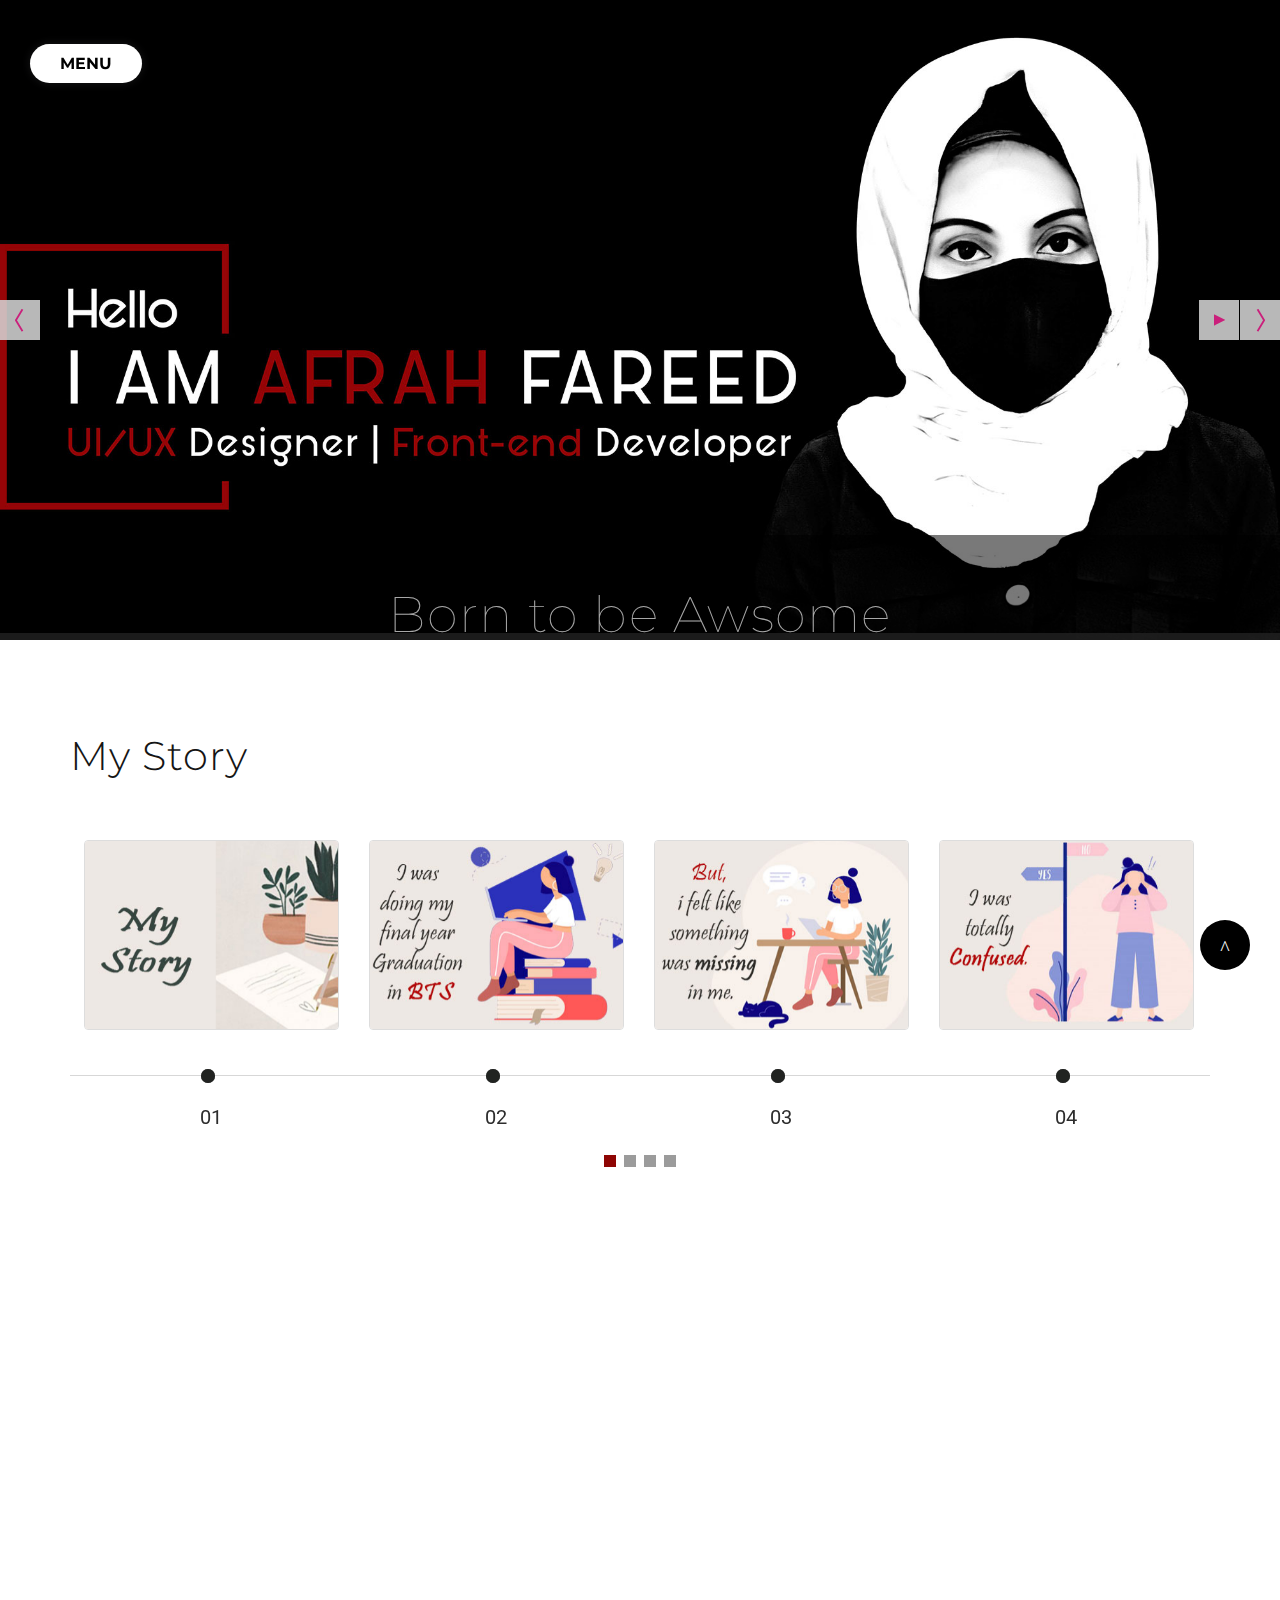
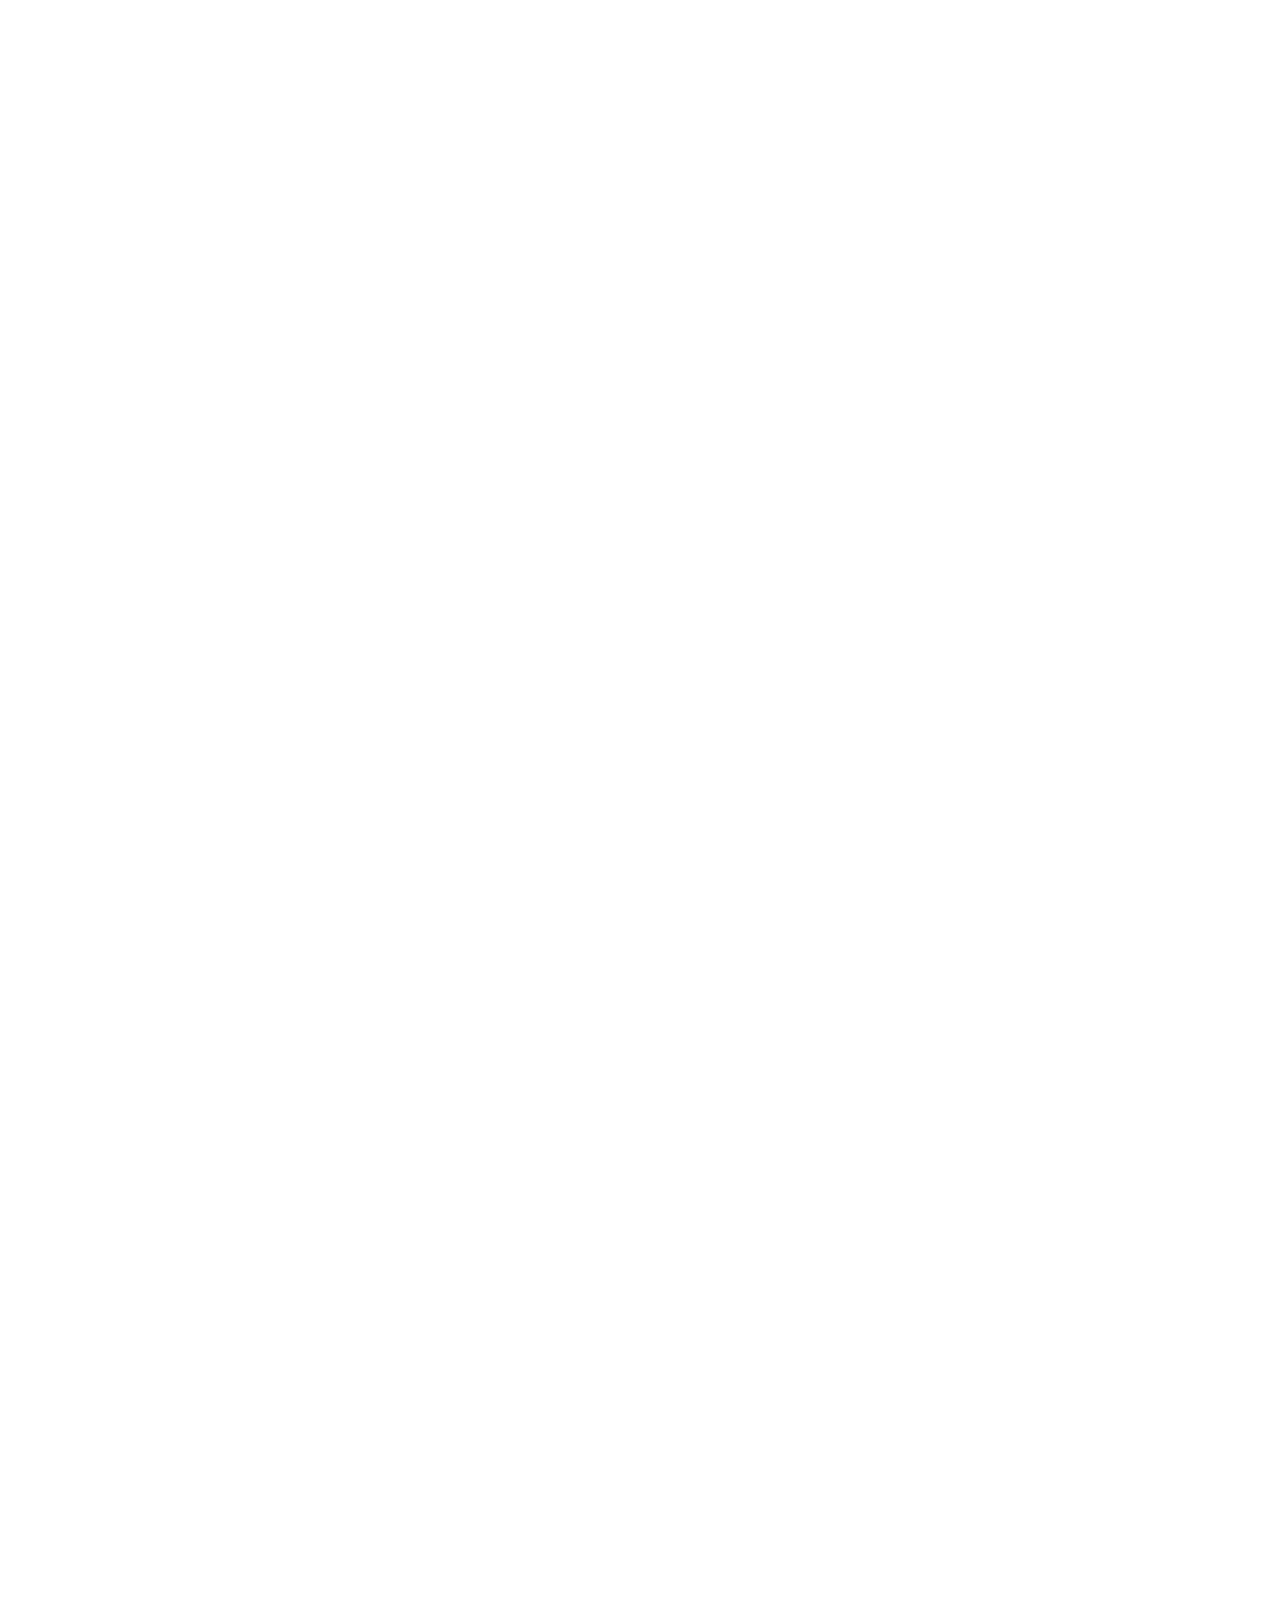
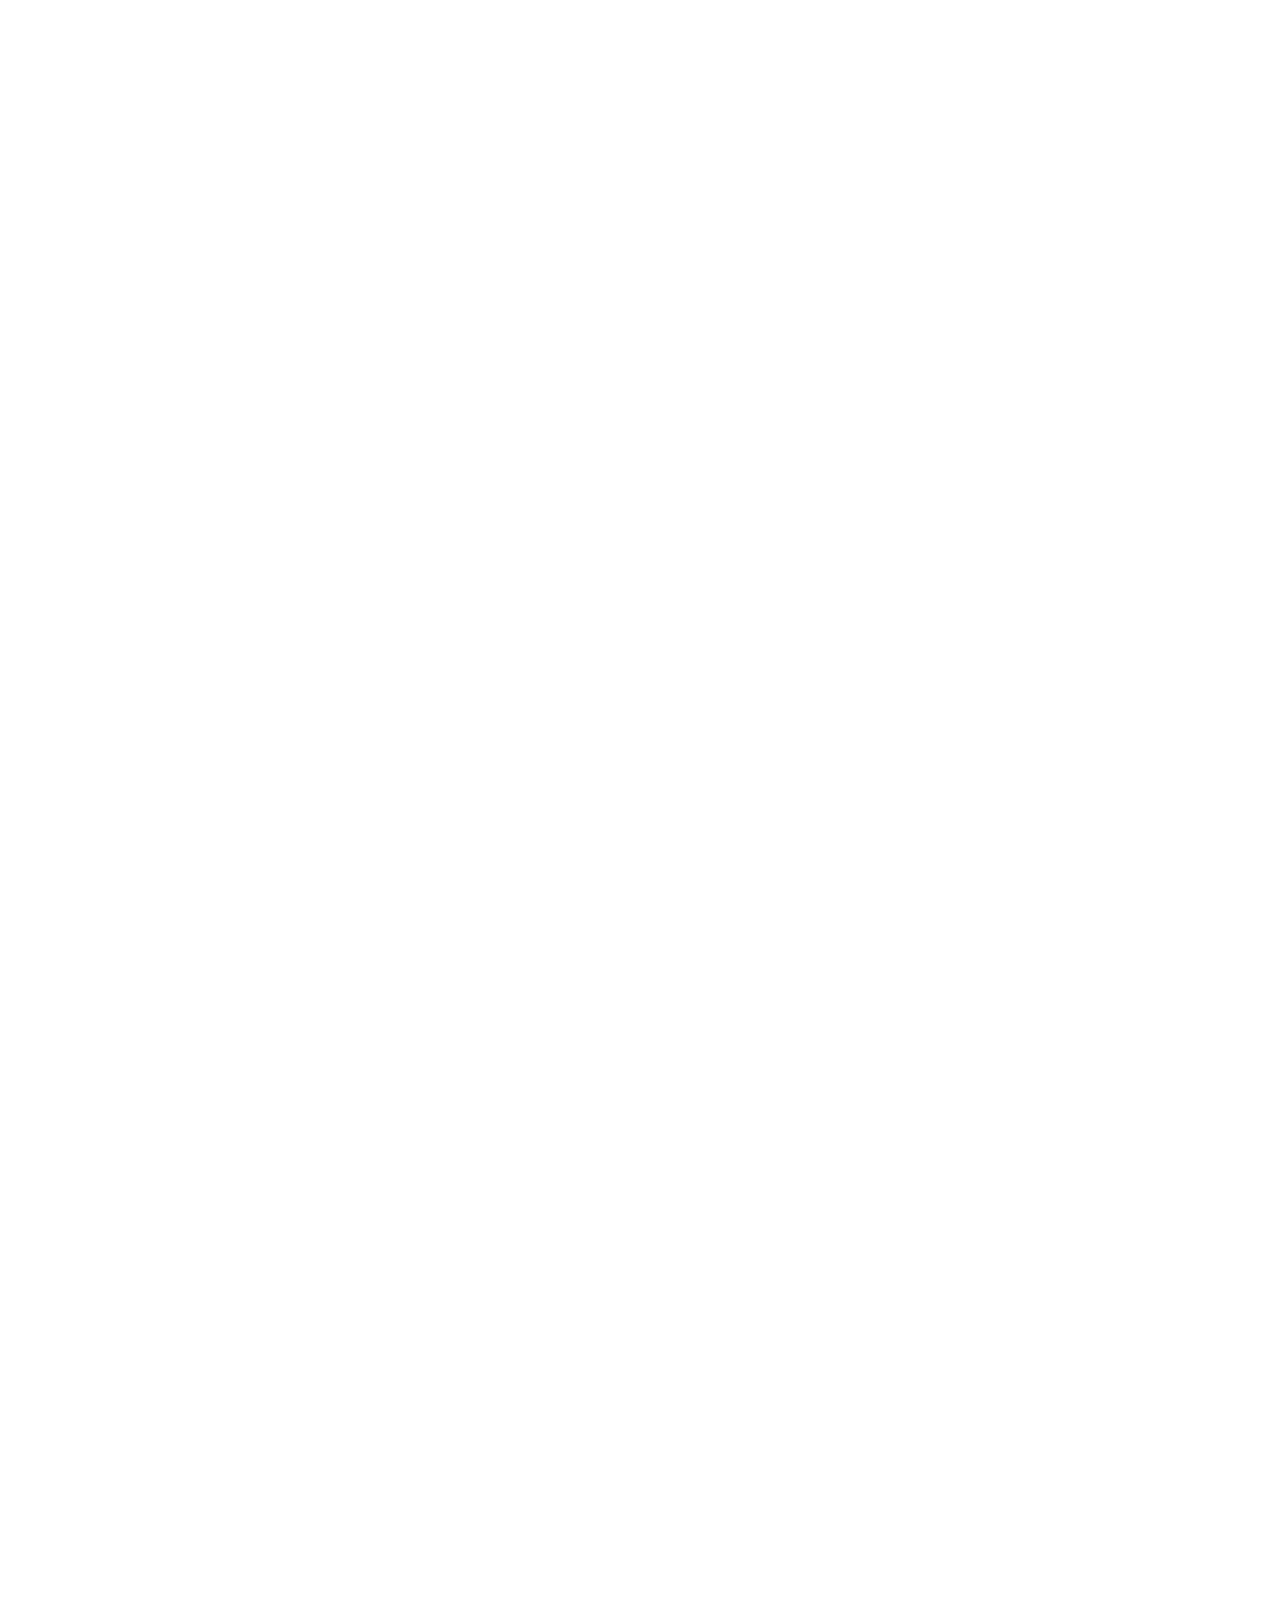
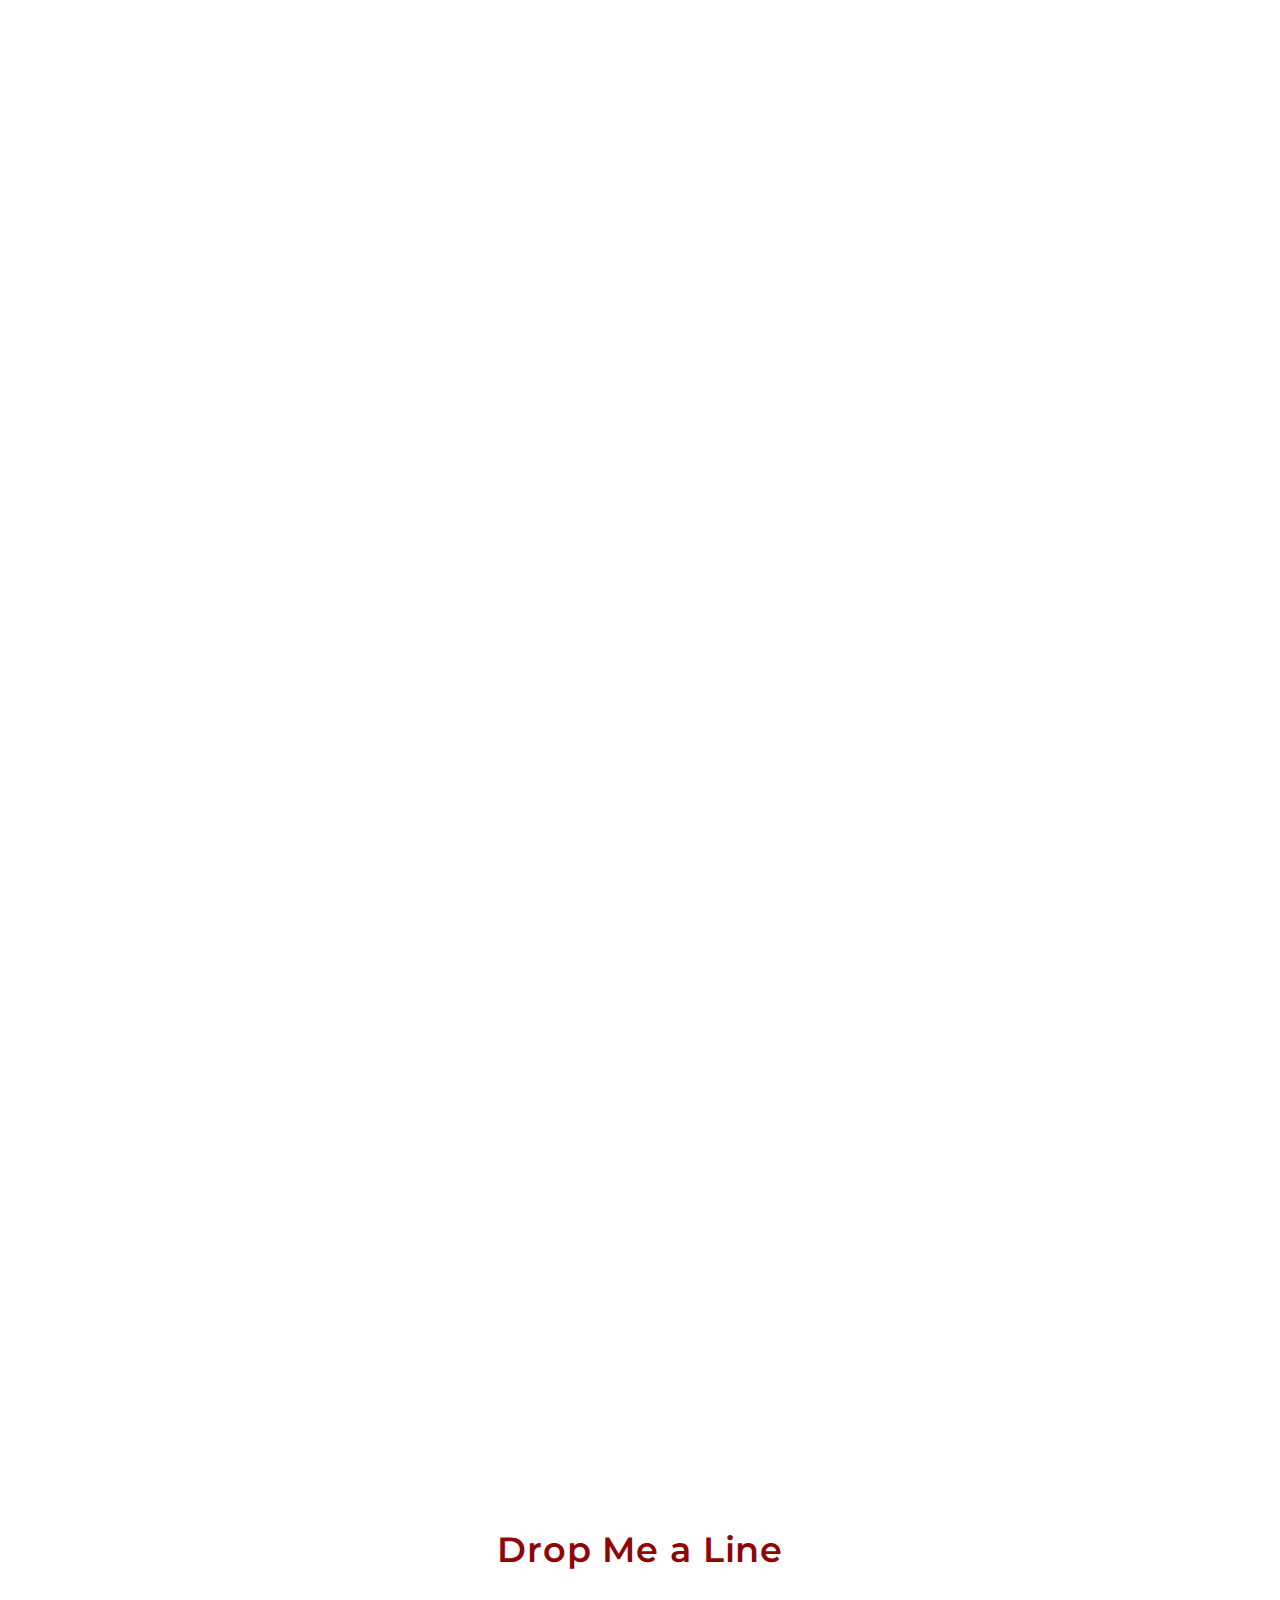
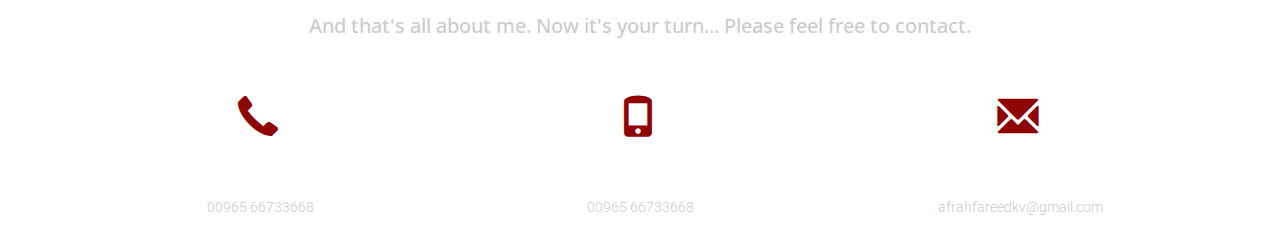
==== index.html @ c9b8bb8f "first commit" ====
<!DOCTYPE html>
<html>

<!-- Head -->

<head>

    <!-- My Portfolio confidential -->
    <title>Portfolio</title>


    <!-- Custom-Stylesheet-Links -->
    <!-- Bootstrap-CSS -->
    <link rel="stylesheet" href="css/bootstrap.min.css" type="text/css" media="all">
    <!-- Insex-Page.CSS -->
    <link rel="stylesheet" href="css/style.css" type="text/css" media="all">
    <!-- Slider-CSS -->
    <link rel="stylesheet" href="css/camera.css" id="camera-css" type="text/css" media="all">
    <!-- Portfolio-CSS -->
    <link rel="stylesheet" href="css/swipebox.css" type="text/css" media="all">
    <!-- storytimeline-CSS -->
    <link rel="stylesheet" href="css/story.css">
    <!-- storytimeline-CSS -->
    <link rel="stylesheet" href="css/fonts.css">

    <!-- slck-CSS -->
    <link rel="stylesheet" href="css/slick.css">

    <!-- //Custom-Stylesheet-Links -->

    <!-- Fonts -->
    <link rel="stylesheet" href="//fonts.googleapis.com/css?family=Open+Sans:400,300,600,700" type="text/css" media="all">
    <link rel="stylesheet" href="//fonts.googleapis.com/css?family=Montserrat:400,700" type="text/css" media="all">
    <link rel="stylesheet" href="//fonts.googleapis.com/css?family=Roboto:400,100,300,500,700,900" type="text/css" media="all">


    <!-- //Fonts -->

    <!-- Supportive-JavaScript -->
    <script src="js/modernizr.js"></script>

    <!-- //Supportive-JavaScript -->

    <!-- Global Mailform Output-->
    <div class="snackbars" id="form-output-global"></div>

</head>
<!-- //Head -->



<!-- Body -->

<body id="myPage" data-spy="scroll" data-target=".navbar" data-offset="60">



    <!-- Header -->
    <div class="agileheaderw3ls" id="agilehomewthree">

        <!-- Navigation -->
        <section class="cd-section wow fadeInDown" data-wow-duration="2s" data-wow-delay="0.5s">
            <a class="cd-bouncy-nav-trigger" href="#">MENU</a>
        </section>
        <div class="cd-bouncy-nav-modal">
            <nav>

                <ul class="cd-bouncy-nav">
                    <li><a class="scroll" href="#HOME">HOME</a></li>
                    <li><a class="scroll" href="#ABOUT">MY STORY</a></li>
                    <li><a class="scroll" href="#agileaboutaitsabout">WHO AM I</a></li>
                    <li><a class="scroll" href="#projects">WEBSITE</a></li>
                    <li><a class="scroll" href="#portfolio">PORTFOLIO</a></li>
                    <li><a class="scroll" href="#skills">SKILLS</a></li>
                    <!-- <li><a class="scroll" href="#interests">INTERESTS</a></li>
					<li><a class="scroll" href="#w3threespecialityw3ls">WHY ME</a></li>
					<li><a class="scroll" href="#contact">CONTACT</a></li> -->
                </ul>
            </nav>
            <a href="#0" class="cd-close">Close modal</a>
        </div>
        <!-- //Navigation -->

        <!-- Slider -->
        <div class="w3slideraits">
            <div class="camera_wrap w3layouts agileits camera_magenta_skin" id="camera_wrap_2">
                <div data-src="images/slide-1.jpg" class="w3layouts agileits">
                    <div class="camera_caption w3layouts agileits fadeFromBottom">
                        <h3 class="w3layouts agileits">Born to be Awsome</h3>
                    </div>
                </div>
                <div class="w3layouts agileits" data-src="images/slide-2.jpg">
                    <div class="camera_caption w3layouts agileits fadeFromBottom">
                        <h3 class="w3layouts agileits">I am a Creative Designer</h3>
                    </div>
                </div>
                <div data-src="images/slide-3.jpg" class="w3layouts agileits">
                    <div class="camera_caption w3layouts agileits fadeFromBottom">
                        <h3 class="w3layouts agileits">I'm having 5 years of experience</h3>
                    </div>
                </div>
                <div class="w3layouts agileits" data-src="images/slide-4.jpg">
                    <div class="camera_caption w3layouts agileits fadeFromBottom">
                        <h3 class="w3layouts agileits">Designing is not only a profession; it's my passion</h3>
                    </div>
                </div>

            </div>
        </div>
        <!-- //Slider -->

    </div>
    <!-- //Header -->


    <!--My story-->
    <section id="ABOUT" class="section section-md section-fluid bg-default wow fadeInDown" data-wow-duration="2s" data-wow-delay="0.5s">
        <div class="container">
            <!-- <h2 class="wow slideInUp" data-wow-delay="0s">My Story</h2> -->
            <h3 class="wow fadeInDown" data-wow-duration="2s" data-wow-delay="0.5s">My Story</h3>


            <!-- Owl Carousel-->
            <div class="owl-carousel owl-classic owl-timeline" data-items="1" data-md-items="2" data-lg-items="3" data-xl-items="4" data-margin="30" data-stage-padding="15" data-xxl-stage-padding="0" data-autoplay="true" data-nav="true" data-dots="true">
                <div class="owl-item">

                    <!-- Thumbnail Classic-->
                    <article class="thumbnail thumbnail-mary thumbnail-md wow fadeInDown" data-wow-duration="2s" data-wow-delay="0.5s">
                        <div class="thumbnail-mary-figure"><img src="images/project-1-420x308.jpg" alt="" width="420" height="308" />
                        </div>
                        <div class="thumbnail-mary-caption">
                            <a class="icon fl-bigmug-line-zoom60" href="images/mystory.jpg" data-lightgallery="item"><img src="images/mystory.jpg" alt="" width="420" height="308" /></a>
                        </div>
                    </article>
                    <div class="thumbnail-mary-description">
                        <h5 class="thumbnail-mary-project">
                            <a href="#"></a>
                        </h5><span class="thumbnail-mary-decor"></span>
                        <h5 class="thumbnail-mary-time">
                            <time datetime="1999">01</time>
                        </h5>
                    </div>
                </div>

                <div class="owl-item">

                    <!-- Thumbnail Classic-->
                    <article class="thumbnail thumbnail-mary thumbnail-md wow fadeInDown" data-wow-duration="2s" data-wow-delay="0.5s">
                        <div class="thumbnail-mary-figure"><img src="images/project-2-420x308.jpg" alt="" width="420" height="308" />
                        </div>
                        <div class="thumbnail-mary-caption">
                            <a class="icon fl-bigmug-line-zoom60" href="images/mystory.jpg" data-lightgallery="item"><img src="images/mystory.jpg" alt="" width="420" height="308" /></a>
                        </div>
                    </article>
                    <div class="thumbnail-mary-description">
                        <h5 class="thumbnail-mary-project">
                            <a href="#"></a>
                        </h5><span class="thumbnail-mary-decor"></span>
                        <h5 class="thumbnail-mary-time">
                            <time datetime="2005">02</time>
                        </h5>
                    </div>
                </div>
                <div class="owl-item">

                    <!-- Thumbnail Classic-->
                    <article class="thumbnail thumbnail-mary thumbnail-md wow fadeInDown" data-wow-duration="2s" data-wow-delay="0.5s">
                        <div class="thumbnail-mary-figure"><img src="images/project-3-420x308.jpg" alt="" width="420" height="308" />
                        </div>
                        <div class="thumbnail-mary-caption">
                            <a class="icon fl-bigmug-line-zoom60" href="images/mystory.jpg" data-lightgallery="item"><img src="images/mystory.jpg" alt="" width="420" height="308" /></a>
                        </div>
                    </article>
                    <div class="thumbnail-mary-description">
                        <h5 class="thumbnail-mary-project">
                            <a href="#"></a>
                        </h5><span class="thumbnail-mary-decor"></span>
                        <h5 class="thumbnail-mary-time">
                            <time datetime="2010">03</time>
                        </h5>
                    </div>
                </div>
                <div class="owl-item">

                    <!-- Thumbnail Classic-->
                    <article class="thumbnail thumbnail-mary thumbnail-md wow fadeInDown" data-wow-duration="2s" data-wow-delay="0.5s">
                        <div class="thumbnail-mary-figure"><img src="images/project-4-420x308.jpg" alt="" width="420" height="308" />
                        </div>
                        <div class="thumbnail-mary-caption">
                            <a class="icon fl-bigmug-line-zoom60" href="images/mystory.jpg" data-lightgallery="item"><img src="images/mystory.jpg" alt="" width="420" height="308" /></a>
                        </div>
                    </article>
                    <div class="thumbnail-mary-description">
                        <h5 class="thumbnail-mary-project">
                            <a href="#"></a>
                        </h5><span class="thumbnail-mary-decor"></span>
                        <h5 class="thumbnail-mary-time">
                            <time datetime="2013">04</time>
                        </h5>
                    </div>
                </div>
                <div class="owl-item">

                    <!-- Thumbnail Classic-->
                    <article class="thumbnail thumbnail-mary thumbnail-md wow fadeInDown" data-wow-duration="2s" data-wow-delay="0.5s">
                        <div class="thumbnail-mary-figure"><img src="images/project-5-420x308.jpg" alt="" width="420" height="308" />
                        </div>
                        <div class="thumbnail-mary-caption">
                            <a class="icon fl-bigmug-line-zoom60" href="images/mystory.jpg" data-lightgallery="item"><img src="images/mystory.jpg" alt="" width="420" height="308" /></a>
                        </div>
                    </article>
                    <div class="thumbnail-mary-description">
                        <h5 class="thumbnail-mary-project">
                            <a href="#"></a>
                        </h5><span class="thumbnail-mary-decor"></span>
                        <h5 class="thumbnail-mary-time">
                            <time datetime="2019">05</time>
                        </h5>
                    </div>
                </div>

                <div class="owl-item">

                    <!-- Thumbnail Classic-->
                    <article class="thumbnail thumbnail-mary thumbnail-md wow fadeInDown" data-wow-duration="2s" data-wow-delay="0.5s">
                        <div class="thumbnail-mary-figure"><img src="images/project-6-420x308.jpg" alt="" width="420" height="308" />
                        </div>
                        <div class="thumbnail-mary-caption">
                            <a class="icon fl-bigmug-line-zoom60" href="images/mystory.jpg" data-lightgallery="item"><img src="images/mystory.jpg" alt="" width="420" height="308" /></a>
                        </div>
                    </article>
                    <div class="thumbnail-mary-description">
                        <h5 class="thumbnail-mary-project">
                            <a href="#"></a>
                        </h5><span class="thumbnail-mary-decor"></span>
                        <h5 class="thumbnail-mary-time">
                            <time datetime="1999">06</time>
                        </h5>
                    </div>
                </div>

                <div class="owl-item">

                    <!-- Thumbnail Classic-->
                    <article class="thumbnail thumbnail-mary thumbnail-md wow fadeInDown" data-wow-duration="2s" data-wow-delay="0.5s">
                        <div class="thumbnail-mary-figure"><img src="images/project-7-420x308.jpg" alt="" width="420" height="308" />
                        </div>
                        <div class="thumbnail-mary-caption">
                            <a class="icon fl-bigmug-line-zoom60" href="images/mystory.jpg" data-lightgallery="item"><img src="images/mystory.jpg" alt="" width="420" height="308" /></a>
                        </div>
                    </article>
                    <div class="thumbnail-mary-description">
                        <h5 class="thumbnail-mary-project">
                            <a href="#"></a>
                        </h5><span class="thumbnail-mary-decor"></span>
                        <h5 class="thumbnail-mary-time">
                            <time datetime="1999">07</time>
                        </h5>
                    </div>
                </div>

                <div class="owl-item">

                    <!-- Thumbnail Classic-->
                    <article class="thumbnail thumbnail-mary thumbnail-md wow fadeInDown" data-wow-duration="2s" data-wow-delay="0.5s">
                        <div class="thumbnail-mary-figure"><img src="images/project-8-420x308.jpg" alt="" width="420" height="308" />
                        </div>
                        <div class="thumbnail-mary-caption">
                            <a class="icon fl-bigmug-line-zoom60" href="images/mystory.jpg" data-lightgallery="item"><img src="images/mystory.jpg" alt="" width="420" height="308" /></a>
                        </div>
                    </article>
                    <div class="thumbnail-mary-description">
                        <h5 class="thumbnail-mary-project">
                            <a href="#"></a>
                        </h5><span class="thumbnail-mary-decor"></span>
                        <h5 class="thumbnail-mary-time">
                            <time datetime="1999">08</time>
                        </h5>
                    </div>
                </div>

                <div class="owl-item">

                    <!-- Thumbnail Classic-->
                    <article class="thumbnail thumbnail-mary thumbnail-md wow fadeInDown" data-wow-duration="2s" data-wow-delay="0.5s">
                        <div class="thumbnail-mary-figure"><img src="images/project-9-420x308.jpg" alt="" width="420" height="308" />
                        </div>
                        <div class="thumbnail-mary-caption">
                            <a class="icon fl-bigmug-line-zoom60" href="images/mystory.jpg" data-lightgallery="item"><img src="images/mystory.jpg" alt="" width="420" height="308" /></a>
                        </div>
                    </article>
                    <div class="thumbnail-mary-description">
                        <h5 class="thumbnail-mary-project">
                            <a href="#"></a>
                        </h5><span class="thumbnail-mary-decor"></span>
                        <h5 class="thumbnail-mary-time">
                            <time datetime="1999">09</time>
                        </h5>
                    </div>
                </div>

                <div class="owl-item">

                    <!-- Thumbnail Classic-->
                    <article class="thumbnail thumbnail-mary thumbnail-md wow fadeInDown" data-wow-duration="2s" data-wow-delay="0.5s">
                        <div class="thumbnail-mary-figure"><img src="images/project-10-420x308.jpg" alt="" width="420" height="308" />
                        </div>
                        <div class="thumbnail-mary-caption">
                            <a class="icon fl-bigmug-line-zoom60" href="images/mystory.jpg" data-lightgallery="item"><img src="images/mystory.jpg" alt="" width="420" height="308" /></a>
                        </div>
                    </article>
                    <div class="thumbnail-mary-description">
                        <h5 class="thumbnail-mary-project">
                            <a href="#"></a>
                        </h5><span class="thumbnail-mary-decor"></span>
                        <h5 class="thumbnail-mary-time">
                            <time datetime="1999">10</time>
                        </h5>
                    </div>
                </div>

                <div class="owl-item">

                    <!-- Thumbnail Classic-->
                    <article class="thumbnail thumbnail-mary thumbnail-md wow fadeInDown" data-wow-duration="2s" data-wow-delay="0.5s">
                        <div class="thumbnail-mary-figure"><img src="images/project-11-420x308.jpg" alt="" width="420" height="308" />
                        </div>
                        <div class="thumbnail-mary-caption">
                            <a class="icon fl-bigmug-line-zoom60" href="images/mystory.jpg" data-lightgallery="item"><img src="images/mystory.jpg" alt="" width="420" height="308" /></a>
                        </div>
                    </article>
                    <div class="thumbnail-mary-description">
                        <h5 class="thumbnail-mary-project">
                            <a href="#"></a>
                        </h5><span class="thumbnail-mary-decor"></span>
                        <h5 class="thumbnail-mary-time">
                            <time datetime="1999">11</time>
                        </h5>
                    </div>
                </div>

                <div class="owl-item">

                    <!-- Thumbnail Classic-->
                    <article class="thumbnail thumbnail-mary thumbnail-md wow fadeInDown" data-wow-duration="2s" data-wow-delay="0.5s">
                        <div class="thumbnail-mary-figure"><img src="images/project-12-420x308.jpg" alt="" width="420" height="308" />
                        </div>
                        <div class="thumbnail-mary-caption">
                            <a class="icon fl-bigmug-line-zoom60" href="images/mystory.jpg" data-lightgallery="item"><img src="images/mystory.jpg" alt="" width="420" height="308" /></a>
                        </div>
                    </article>
                    <div class="thumbnail-mary-description">
                        <h5 class="thumbnail-mary-project">
                            <a href="#"></a>
                        </h5><span class="thumbnail-mary-decor"></span>
                        <h5 class="thumbnail-mary-time">
                            <time datetime="1999">12</time>
                        </h5>
                    </div>
                </div>

                <div class="owl-item">

                    <!-- Thumbnail Classic-->
                    <article class="thumbnail thumbnail-mary thumbnail-md wow fadeInDown" data-wow-duration="2s" data-wow-delay="0.5s">
                        <div class="thumbnail-mary-figure"><img src="images/project-13-420x308.jpg" alt="" width="420" height="308" />
                        </div>
                        <div class="thumbnail-mary-caption">
                            <a class="icon fl-bigmug-line-zoom60" href="images/mystory.jpg" data-lightgallery="item"><img src="images/mystory.jpg" alt="" width="420" height="308" /></a>
                        </div>
                    </article>
                    <div class="thumbnail-mary-description">
                        <h5 class="thumbnail-mary-project">
                            <a href="#"></a>
                        </h5><span class="thumbnail-mary-decor"></span>
                        <h5 class="thumbnail-mary-time">
                            <time datetime="1999">13</time>
                        </h5>
                    </div>
                </div>

                <div class="owl-item">

                    <!-- Thumbnail Classic-->
                    <article class="thumbnail thumbnail-mary thumbnail-md wow fadeInDown" data-wow-duration="2s" data-wow-delay="0.5s">
                        <div class="thumbnail-mary-figure"><img src="images/project-14-420x308.jpg" alt="" width="420" height="308" />
                        </div>
                        <div class="thumbnail-mary-caption">
                            <a class="icon fl-bigmug-line-zoom60" href="images/mystory.jpg" data-lightgallery="item"><img src="images/mystory.jpg" alt="" width="420" height="308" /></a>
                        </div>
                    </article>
                    <div class="thumbnail-mary-description">
                        <h5 class="thumbnail-mary-project">
                            <a href="#"></a>
                        </h5><span class="thumbnail-mary-decor"></span>
                        <h5 class="thumbnail-mary-time">
                            <time datetime="1999">14</time>
                        </h5>
                    </div>
                </div>

                <div class="owl-item">

                    <!-- Thumbnail Classic-->
                    <article class="thumbnail thumbnail-mary thumbnail-md wow fadeInDown" data-wow-duration="2s" data-wow-delay="0.5s">
                        <div class="thumbnail-mary-figure"><img src="images/project-15-420x308.jpg" alt="" width="420" height="308" />
                        </div>
                        <div class="thumbnail-mary-caption">
                            <a class="icon fl-bigmug-line-zoom60" href="images/mystory.jpg" data-lightgallery="item"><img src="images/mystory.jpg" alt="" width="420" height="308" /></a>
                        </div>
                    </article>
                    <div class="thumbnail-mary-description">
                        <h5 class="thumbnail-mary-project">
                            <a href="#"></a>
                        </h5><span class="thumbnail-mary-decor"></span>
                        <h5 class="thumbnail-mary-time">
                            <time datetime="1999">15</time>
                        </h5>
                    </div>
                </div>
            </div>
        </div>
    </section>

    <!-- my story -->


    <!-- About -->
    <div class="agileaboutaitsabout wow fadeInDown" data-wow-duration="2s" data-wow-delay="0.5s" id="agileaboutaitsabout">
        <div class="agileaboutaits">
            <div class="container">

                <div class="col-md-6 col-sm-6 agileaboutaits-grid agileaboutaits-info  wow fadeInDown" data-wow-duration="1000ms" data-wow-delay="300ms">
                    <h1>Who Am I?</h1>
                    <P>Senior UI/UX Design specialist / Frond-end Developer with 5+ years of experience in different position (4 + years in designing field from conceptualization to delivery). Expert at interdepartmental coordination and communication. Also
                        an experienced Trainer cum software demonstrator having ability to lead a team. Proficiency in Adobe Creative Suite, Skilled in Microsoft Office Suite and Crystal Reports. I have working experience in HTML, CSS, Javascript, Figma,
                        MS SQL,My SQL. Ability of stretching the boundaries of the self-knowledge in any subject which is totally considered to be a new and having patience & confidence in handling any situation under the working atmosphere.</P>
                    <button class="btn btn-primary" data-toggle="modal" data-target="#myModal">READ MORE<span
							class="glyphicon glyphicon-arrow-right" aria-hidden="true"></span></button>
                </div>

                <div class="col-md-6 col-sm-6 agileaboutaits-grid agileaboutaits-image ">
                    <div class="agileaboutaits-image-1 wow fadeInDown" data-wow-duration="1000ms" data-wow-delay="300ms">
                        <img src="images/about-1.jpg" alt="Couture">
                    </div>
                    <div class="agileaboutaits-image-2 wow fadeInDown" data-wow-duration="1000ms" data-wow-delay="300ms">
                        <img src="images/about-2.jpg" alt="Couture">
                    </div>
                    <div class="clearfix"></div>
                </div>
                <div class="clearfix"></div>



            </div>
        </div>
    </div>
    <!-- //About -->




    <!-- Website Samples -->

    <section id="projects" class="Subsideries_home wow fadeInDown" data-wow-duration="2s" data-wow-delay="0.5s">
        <div class="container">
            <h3>Frontend Projects</h3>

            <div class="row">

                <div class="col-md-12 subs_slider subsid-hold">
                    <div class=" wow fadeInDown" data-wow-duration="2s" data-wow-delay="0.5s">
                        <a href="https://mawaqaa.com/clients/demos/nccal_demo/nccal_2021/index.html" target="_blank"><img src="images/nccal.jpg" alt=""></a>
                    </div>
                    <div class=" wow fadeInDown" data-wow-duration="2s" data-wow-delay="0.5s">
                        <a href="https://mawaqaa.com/clients/demos/mohe/html/index.html" target="_blank"><img src="images/mohe.jpg" alt=""></a>
                    </div>

                    <div class=" wow fadeInDown" data-wow-duration="2s" data-wow-delay="0.5s">
                        <a href="https://mawaqaa.com/clients/demos/showfir/html/showfir_landing_page/home.html" target="_blank"><img src="images/showfir.jpg" alt=""></a>
                    </div>

                    <div class=" wow fadeInDown" data-wow-duration="2s" data-wow-delay="0.5s">
                        <a href="https://mawaqaa.com/clients/demos/securities_house/v1/index.html" target="_blank"><img src="images/securities.jpg" alt=""></a>
                    </div>

                    <div class=" wow fadeInDown" data-wow-duration="2s" data-wow-delay="0.5s">
                        <a href="https://mawaqaa.com/clients/demos/behbehani/html/index.html" target="_blank"><img src="images/behbehani.jpg" alt=""></a>
                    </div>
                    <div class=" wow fadeInDown" data-wow-duration="2s" data-wow-delay="0.5s">
                        <a href="https://mawaqaa.com/clients/demos/venus/index.html" target="_blank"><img src="images/venus.jpg" alt=""></a>
                    </div>

                    <div class=" wow fadeInDown" data-wow-duration="2s" data-wow-delay="0.5s">
                        <a href="https://mawaqaa.com/clients/demos/Las_Palmas/html/Las_Palmas/index.html" target="_blank"><img src="images/lap_palmas.jpg" alt=""></a>
                    </div>

                    <div class=" wow fadeInDown" data-wow-duration="2s" data-wow-delay="0.5s">
                        <a href="https://mawaqaa.com/clients/demos/Gulfauto/v4/index.html" target="_blank"><img src="images/gulfAuto.jpg" alt=""></a>
                    </div>

                    <div class=" wow fadeInDown" data-wow-duration="2s" data-wow-delay="0.5s">
                        <a href="https://mawaqaa.com/clients/demos/my_lawyer/html/index.html" target="_blank"><img src="images/my_lawyer.jpg" alt=""></a>
                    </div>

                    <div class=" wow fadeInDown" data-wow-duration="2s" data-wow-delay="0.5s">
                        <a href="https://mawaqaa.com/clients/demos/dressme/html/index.html" target="_blank"><img src="images/dressme.jpg" alt=""></a>
                    </div>

                </div>
                
                <!-- <div class="col-md-12 website-desc">
                    <P>Click on the above to explore each website</P>
                </div> -->



            </div>


        </div>
    </section>

    <!-- website samples -->




    <!-- Portfolio -->
    <div class="portfolio wow fadeInDown" data-wow-duration="2s" data-wow-delay="0.5s" id="portfolio">
        <h3>Portfolio</h3>

        <div class="tabs tabs-style-bar">
            <nav>
                <ul>
                    <li><a href="#section-bar-1" class="icon icon-box"><span>APP & GAMES</span></a></li>
                    <li><a href="#section-bar-2" class="icon icon-display"><span>WEB UI</span></a></li>
                    <li><a href="#section-bar-3" class="icon icon-upload"><span>PRINT DESIGNS</span></a></li>
                    <li><a href="#section-bar-4" class="icon icon-tools"><span>LOGO & ICON</span></a></li>
                </ul>
            </nav>

            <div class="content-wrap">

                <!-- Tab-1 -->
                <section id="section-bar-1" class="agileits w3layouts">
                    <h4>App & Games</h4>
                    <div class="gallery-grids">
                        <div class="col-md-4 col-sm-4 gallery-top">
                            <a href="images/Digital-1.jpg" class="swipebox">
                                <figure class="effect-bubba">
                                    <img src="images/Digital-1.jpg" alt="" class="img-responsive">
                                    <figcaption>
                                        <h4>Iphone Redesign</h4>
                                    </figcaption>
                                </figure>
                            </a>
                        </div>
                        <div class="col-md-4 col-sm-4 gallery-top">
                            <a href="images/Digital-2.jpg" class="swipebox">
                                <figure class="effect-bubba">
                                    <img src="images/Digital-2.jpg" alt="" class="img-responsive">
                                    <figcaption>
                                        <h4>Game UI</h4>
                                    </figcaption>
                                </figure>
                            </a>
                        </div>
                        <div class="col-md-4 col-sm-4 gallery-top">
                            <a href="images/Digital-3.jpg" class="swipebox">
                                <figure class="effect-bubba">
                                    <img src="images/Digital-3.jpg" alt="" class="img-responsive">
                                    <figcaption>
                                        <h4>Real Estate App</h4>
                                    </figcaption>
                                </figure>
                            </a>
                        </div>
                        <div class="col-md-4 col-sm-4 gallery-top">
                            <a href="images/Digital-4.jpg" class="swipebox">
                                <figure class="effect-bubba">
                                    <img src="images/Digital-4.jpg" alt="" class="img-responsive">
                                    <figcaption>
                                        <h4>Pet App</h4>
                                    </figcaption>
                                </figure>
                            </a>
                        </div>
                        <div class="col-md-4 col-sm-4 gallery-top">
                            <a href="images/Digital-5.jpg" class="swipebox">
                                <figure class="effect-bubba">
                                    <img src="images/Digital-5.jpg" alt="" class="img-responsive">
                                    <figcaption>
                                        <h4>Music Player</h4>
                                    </figcaption>
                                </figure>
                            </a>
                        </div>
                        <div class="col-md-4 col-sm-4 gallery-top">
                            <a href="images/Digital-6.jpg" class="swipebox">
                                <figure class="effect-bubba">
                                    <img src="images/Digital-6.jpg" alt="" class="img-responsive">
                                    <figcaption>
                                        <h4>Task</h4>
                                    </figcaption>
                                </figure>
                            </a>
                        </div>
                        <div class="col-md-4 col-sm-4 gallery-top">
                            <a href="images/Digital-7.jpg" class="swipebox">
                                <figure class="effect-bubba">
                                    <img src="images/Digital-7.jpg" alt="" class="img-responsive">
                                    <figcaption>
                                        <h4>Ecommerce App</h4>
                                    </figcaption>
                                </figure>
                            </a>
                        </div>
                        <div class="col-md-4 col-sm-4 gallery-top">
                            <a href="images/Digital-8.jpg" class="swipebox">
                                <figure class="effect-bubba">
                                    <img src="images/Digital-8.jpg" alt="" class="img-responsive">
                                    <figcaption>
                                        <h4>Whatsapp Redesign</h4>
                                    </figcaption>
                                </figure>
                            </a>
                        </div>
                        <div class="col-md-4 col-sm-4 gallery-top">
                            <a href="images/Digital-9.jpg" class="swipebox">
                                <figure class="effect-bubba">
                                    <img src="images/Digital-9.jpg" alt="" class="img-responsive">
                                    <figcaption>
                                        <h4>Game Dark</h4>
                                    </figcaption>
                                </figure>
                            </a>
                        </div>
                        <div class="clearfix"></div>
                    </div>
                </section>
                <!-- //Tab-1 -->

                <!-- Tab-2 -->
                <section id="section-bar-2" class="agileits w3layouts">
                    <h4>Web UI</h4>
                    <div class="gallery-grids">
                        <div class="col-md-4 col-sm-4 gallery-top">
                            <a href="images/web-1.jpg" class="swipebox">
                                <figure class="effect-bubba">
                                    <img src="images/web-1.jpg" alt="" class="img-responsive">
                                    <figcaption>
                                        <h4>Website</h4>
                                    </figcaption>
                                </figure>
                            </a>
                        </div>
                        <div class="col-md-4 col-sm-4 gallery-top">
                            <a href="images/web-2.jpg" class="swipebox">
                                <figure class="effect-bubba">
                                    <img src="images/web-2.jpg" alt="" class="img-responsive">
                                    <figcaption>
                                        <h4>Web App</h4>
                                    </figcaption>
                                </figure>
                            </a>
                        </div>
                        <div class="col-md-4 col-sm-4 gallery-top">
                            <a href="images/web-3.jpg" class="swipebox">
                                <figure class="effect-bubba">
                                    <img src="images/web-3.jpg" alt="" class="img-responsive">
                                    <figcaption>
                                        <h4>Login Screen</h4>
                                    </figcaption>
                                </figure>
                            </a>
                        </div>
                        <div class="col-md-4 col-sm-4 gallery-top">
                            <a href="images/web-4.jpg" class="swipebox">
                                <figure class="effect-bubba">
                                    <img src="images/web-4.jpg" alt="" class="img-responsive">
                                    <figcaption>
                                        <h4>Website</h4>
                                    </figcaption>
                                </figure>
                            </a>
                        </div>
                        <div class="col-md-4 col-sm-4 gallery-top">
                            <a href="images/web-5.jpg" class="swipebox">
                                <figure class="effect-bubba">
                                    <img src="images/web-5.jpg" alt="" class="img-responsive">
                                    <figcaption>
                                        <h4>Website</h4>
                                    </figcaption>
                                </figure>
                            </a>
                        </div>
                        <div class="col-md-4 col-sm-4 gallery-top">
                            <a href="images/web-6.jpg" class="swipebox">
                                <figure class="effect-bubba">
                                    <img src="images/web-6.jpg" alt="" class="img-responsive">
                                    <figcaption>
                                        <h4>Car Auction</h4>
                                    </figcaption>
                                </figure>
                            </a>
                        </div>
                        <div class="col-md-4 col-sm-4 gallery-top">
                            <a href="images/web-7.jpg" class="swipebox">
                                <figure class="effect-bubba">
                                    <img src="images/web-7.jpg" alt="" class="img-responsive">
                                    <figcaption>
                                        <h4>Website</h4>
                                    </figcaption>
                                </figure>
                            </a>
                        </div>
                        <div class="col-md-4 col-sm-4 gallery-top">
                            <a href="images/web-8.jpg" class="swipebox">
                                <figure class="effect-bubba">
                                    <img src="images/web-8.jpg" alt="" class="img-responsive">
                                    <figcaption>
                                        <h4>Landing Page</h4>
                                    </figcaption>
                                </figure>
                            </a>
                        </div>
                        <div class="col-md-4 col-sm-4 gallery-top">
                            <a href="images/web-9.jpg" class="swipebox">
                                <figure class="effect-bubba">
                                    <img src="images/web-9.jpg" alt="" class="img-responsive">
                                    <figcaption>
                                        <h4>Website</h4>
                                    </figcaption>
                                </figure>
                            </a>
                        </div>
                        <div class="clearfix"></div>
                    </div>
                </section>

                <!-- Tab-2 -->

                <!-- Tab-3 -->
                <section id="section-bar-3" class="agileits w3layouts">
                    <h4>PRINT DESIGNS</h4>
                    <div class="gallery-grids">
                        <div class="col-md-4 col-sm-4 gallery-top">
                            <a href="images/Print-1.jpg" class="swipebox">
                                <figure class="effect-bubba">
                                    <img src="images/Print-1.jpg" alt="" class="img-responsive">
                                    <figcaption>
                                        <h4>Company Profile</h4>
                                    </figcaption>
                                </figure>
                            </a>
                        </div>
                        <div class="col-md-4 col-sm-4 gallery-top">
                            <a href="images/Print-2.jpg" class="swipebox">
                                <figure class="effect-bubba">
                                    <img src="images/Print-2.jpg" alt="" class="img-responsive">
                                    <figcaption>
                                        <h4>Company Profile</h4>
                                    </figcaption>
                                </figure>
                            </a>
                        </div>
                        <div class="col-md-4 col-sm-4 gallery-top">
                            <a href="images/Print-3.jpg" class="swipebox">
                                <figure class="effect-bubba">
                                    <img src="images/Print-3.jpg" alt="" class="img-responsive">
                                    <figcaption>
                                        <h4>Company Profile</h4>
                                    </figcaption>
                                </figure>
                            </a>
                        </div>
                        <div class="col-md-4 col-sm-4 gallery-top">
                            <a href="images/Print-4.jpg" class="swipebox">
                                <figure class="effect-bubba">
                                    <img src="images/Print-4.jpg" alt="" class="img-responsive">
                                    <figcaption>
                                        <h4>Print Designs</h4>
                                    </figcaption>
                                </figure>
                            </a>
                        </div>
                        <div class="col-md-4 col-sm-4 gallery-top">
                            <a href="images/Print-5.jpg" class="swipebox">
                                <figure class="effect-bubba">
                                    <img src="images/Print-5.jpg" alt="" class="img-responsive">
                                    <figcaption>
                                        <h4>Print Designs</h4>
                                    </figcaption>
                                </figure>
                            </a>
                        </div>
                        <div class="col-md-4 col-sm-4 gallery-top">
                            <a href="images/Print-6.jpg" class="swipebox">
                                <figure class="effect-bubba">
                                    <img src="images/Print-6.jpg" alt="" class="img-responsive">
                                    <figcaption>
                                        <h4>Print Designs</h4>
                                    </figcaption>
                                </figure>
                            </a>
                        </div>
                        <div class="col-md-4 col-sm-4 gallery-top">
                            <a href="images/Print-7.jpg" class="swipebox">
                                <figure class="effect-bubba">
                                    <img src="images/Print-7.jpg" alt="" class="img-responsive">
                                    <figcaption>
                                        <h4>Print Designs</h4>
                                    </figcaption>
                                </figure>
                            </a>
                        </div>
                        <div class="col-md-4 col-sm-4 gallery-top">
                            <a href="images/Print-8.jpg" class="swipebox">
                                <figure class="effect-bubba">
                                    <img src="images/Print-8.jpg" alt="" class="img-responsive">
                                    <figcaption>
                                        <h4>Print Designs</h4>
                                    </figcaption>
                                </figure>
                            </a>
                        </div>
                        <div class="col-md-4 col-sm-4 gallery-top">
                            <a href="images/Print-9.jpg" class="swipebox">
                                <figure class="effect-bubba">
                                    <img src="images/Print-9.jpg" alt="" class="img-responsive">
                                    <figcaption>
                                        <h4>Print Designs</h4>
                                    </figcaption>
                                </figure>
                            </a>
                        </div>
                        <div class="clearfix"></div>
                    </div>
                </section>
                <!-- //Tab-3 -->

                <!-- Tab-4 -->
                <section id="section-bar-4" class="agileits w3layouts">
                    <h4>Logos & Icons</h4>
                    <div class="gallery-grids">
                        <div class="col-md-4 col-sm-4 gallery-top">
                            <a href="images/model-1.jpg" class="swipebox">
                                <figure class="effect-bubba">
                                    <img src="images/model-1.jpg" alt="" class="img-responsive">
                                    <figcaption>
                                        <h4>Logos</h4>
                                    </figcaption>
                                </figure>
                            </a>
                        </div>
                        <div class="col-md-4 col-sm-4 gallery-top">
                            <a href="images/model-2.jpg" class="swipebox">
                                <figure class="effect-bubba">
                                    <img src="images/model-2.jpg" alt="" class="img-responsive">
                                    <figcaption>
                                        <h4>Logos</h4>
                                    </figcaption>
                                </figure>
                            </a>
                        </div>
                        <div class="col-md-4 col-sm-4 gallery-top">
                            <a href="images/model-3.jpg" class="swipebox">
                                <figure class="effect-bubba">
                                    <img src="images/model-3.jpg" alt="" class="img-responsive">
                                    <figcaption>
                                        <h4>Logos</h4>
                                    </figcaption>
                                </figure>
                            </a>
                        </div>
                        <div class="col-md-4 col-sm-4 gallery-top">
                            <a href="images/model-4.jpg" class="swipebox">
                                <figure class="effect-bubba">
                                    <img src="images/model-4.jpg" alt="" class="img-responsive">
                                    <figcaption>
                                        <h4>Icons</h4>
                                    </figcaption>
                                </figure>
                            </a>
                        </div>
                        <div class="col-md-4 col-sm-4 gallery-top">
                            <a href="images/model-5.jpg" class="swipebox">
                                <figure class="effect-bubba">
                                    <img src="images/model-5.jpg" alt="" class="img-responsive">
                                    <figcaption>
                                        <h4>Icons</h4>
                                    </figcaption>
                                </figure>
                            </a>
                        </div>
                        <div class="col-md-4 col-sm-4 gallery-top">
                            <a href="images/model-6.jpg" class="swipebox">
                                <figure class="effect-bubba">
                                    <img src="images/model-6.jpg" alt="" class="img-responsive">
                                    <figcaption>
                                        <h4>Icons</h4>
                                    </figcaption>
                                </figure>
                            </a>
                        </div>
                        <div class="col-md-4 col-sm-4 gallery-top">
                            <a href="images/model-7.jpg" class="swipebox">
                                <figure class="effect-bubba">
                                    <img src="images/model-7.jpg" alt="" class="img-responsive">
                                    <figcaption>
                                        <h4>Icons</h4>
                                    </figcaption>
                                </figure>
                            </a>
                        </div>
                        <div class="col-md-4 col-sm-4 gallery-top">
                            <a href="images/model-8.jpg" class="swipebox">
                                <figure class="effect-bubba">
                                    <img src="images/model-8.jpg" alt="" class="img-responsive">
                                    <figcaption>
                                        <h4>Icons</h4>
                                    </figcaption>
                                </figure>
                            </a>
                        </div>
                        <div class="col-md-4 col-sm-4 gallery-top">
                            <a href="images/model-9.jpg" class="swipebox">
                                <figure class="effect-bubba">
                                    <img src="images/model-9.jpg" alt="" class="img-responsive">
                                    <figcaption>
                                        <h4>Icons</h4>
                                    </figcaption>
                                </figure>
                            </a>
                        </div>
                        <div class="clearfix"></div>
                    </div>
                </section>
                <!-- //Tab-4 -->

            </div>
            <!-- //Content -->
        </div>
        <!-- //Tabs -->
    </div>
    <!-- //Portfolio -->






    <!-- Progressive-Effects -->
    <div class="progressive-effects wow fadeInDown" data-wow-duration="2s" data-wow-delay="0.5s" id="skills">
        <div class="container">

            <!-- Skills -->
            <div id="about-us" class="parallax">
                <h3>Skills</h3>

                <div class="our-skills wow fadeInDown" data-wow-duration="1000ms" data-wow-delay="300ms">

                    <div class="single-skill wow fadeInDown" data-wow-duration="1000ms" data-wow-delay="300ms">
                        <p class="lead">Adobe Creative Suite </p>
                        <div class="progress">
                            <div class="progress-bar progress-bar-primary six-sec-ease-in-out" role="progressbar" aria-valuetransitiongoal="90">90%</div>
                        </div>
                    </div>

                    <div class="single-skill wow fadeInDown" data-wow-duration="1000ms" data-wow-delay="300ms">
                        <p class="lead">HTML</p>
                        <div class="progress">
                            <div class="progress-bar progress-bar-primary six-sec-ease-in-out" role="progressbar" aria-valuetransitiongoal="90">90%</div>
                        </div>
                    </div>

                    <div class="single-skill wow fadeInDown" data-wow-duration="1000ms" data-wow-delay="300ms">
                        <p class="lead">CSS </p>
                        <div class="progress">
                            <div class="progress-bar progress-bar-primary six-sec-ease-in-out" role="progressbar" aria-valuetransitiongoal="90">90%</div>
                        </div>
                    </div>

                    <div class="single-skill wow fadeInDown" data-wow-duration="1000ms" data-wow-delay="300ms">
                        <p class="lead">Javascript </p>
                        <div class="progress">
                            <div class="progress-bar progress-bar-primary six-sec-ease-in-out" role="progressbar" aria-valuetransitiongoal="70">70%</div>
                        </div>
                    </div>

                    <div class="single-skill wow fadeInDown" data-wow-duration="1000ms" data-wow-delay="400ms">
                        <p class="lead">Visual Studio / Visual Studio Code</p>
                        <div class="progress">
                            <div class="progress-bar progress-bar-primary six-sec-ease-in-out" role="progressbar" aria-valuetransitiongoal="85">85%</div>
                        </div>
                    </div>
                    <div class="single-skill wow fadeInDown" data-wow-duration="1000ms" data-wow-delay="300ms">
                        <p class="lead">Adobe XD / Figma</p>
                        <div class="progress">
                            <div class="progress-bar progress-bar-primary six-sec-ease-in-out" role="progressbar" aria-valuetransitiongoal="85">85%</div>
                        </div>
                    </div>

                    <div class="single-skill wow fadeInDown" data-wow-duration="1000ms" data-wow-delay="600ms">
                        <p class="lead">MS SQL/ MY SQL</p>
                        <div class="progress">
                            <div class="progress-bar progress-bar-primary six-sec-ease-in-out" role="progressbar" aria-valuetransitiongoal="85">85%</div>
                        </div>
                    </div>
                    <div class="single-skill wow fadeInDown" data-wow-duration="1000ms" data-wow-delay="600ms">
                        <p class="lead">Crystal Reports</p>
                        <div class="progress">
                            <div class="progress-bar progress-bar-primary six-sec-ease-in-out" role="progressbar" aria-valuetransitiongoal="95">95%</div>
                        </div>
                    </div>
                    <div class="single-skill wow fadeInDown" data-wow-duration="1000ms" data-wow-delay="600ms">
                        <p class="lead">Branding</p>
                        <div class="progress">
                            <div class="progress-bar progress-bar-primary six-sec-ease-in-out" role="progressbar" aria-valuetransitiongoal="95">95%</div>
                        </div>
                    </div>
                    <div class="single-skill wow fadeInDown" data-wow-duration="1000ms" data-wow-delay="600ms">
                        <p class="lead">Typography</p>
                        <div class="progress">
                            <div class="progress-bar progress-bar-primary six-sec-ease-in-out" role="progressbar" aria-valuetransitiongoal="90">90%</div>
                        </div>
                    </div>
                    <div class="single-skill wow fadeInDown" data-wow-duration="1000ms" data-wow-delay="600ms">
                        <p class="lead">Iconography</p>
                        <div class="progress">
                            <div class="progress-bar progress-bar-primary six-sec-ease-in-out" role="progressbar" aria-valuetransitiongoal="95">95%</div>
                        </div>
                    </div>
                    <div class="single-skill wow fadeInDown" data-wow-duration="1000ms" data-wow-delay="600ms">
                        <p class="lead">Logo / Print Design</p>
                        <div class="progress">
                            <div class="progress-bar progress-bar-primary six-sec-ease-in-out" role="progressbar" aria-valuetransitiongoal="96">96%</div>
                        </div>
                    </div>
                    <div class="single-skill wow fadeInDown" data-wow-duration="1000ms" data-wow-delay="600ms">
                        <p class="lead">UI / UX Design</p>
                        <div class="progress">
                            <div class="progress-bar progress-bar-primary six-sec-ease-in-out" role="progressbar" aria-valuetransitiongoal="95">95%</div>
                        </div>
                    </div>
                    <div class="single-skill wow fadeInDown" data-wow-duration="1000ms" data-wow-delay="600ms">
                        <p class="lead">Communication</p>
                        <div class="progress">
                            <div class="progress-bar progress-bar-primary six-sec-ease-in-out" role="progressbar" aria-valuetransitiongoal="95">95%</div>
                        </div>
                    </div>
                    <div class="single-skill wow fadeInDown" data-wow-duration="1000ms" data-wow-delay="600ms">
                        <p class="lead">React</p>
                        <div class="progress">
                            <div class="progress-bar progress-bar-primary six-sec-ease-in-out" role="progressbar" aria-valuetransitiongoal="50">50%</div>
                        </div>
                    </div>
                </div>
            </div>
            <!-- //Skills -->

            <!-- Stats -->
            <div id="interests" class="stats wow fadeInDown" data-wow-duration="2s" data-wow-delay="0.5s">
                <h3>My Interests</h3>

                <div class="stats-info">
                    <div class="col-md-3 col-sm-3 stats-grid stats-grid-1">
                        <div class="stats-img">
                            <img src="images/s1.png" alt="Corsa Racer">
                        </div>
                        <!-- <div class='numscroller counter numscroller-big-bottom' data-slno='1' data-min='0' data-max='7000' data-delay='.5' data-increment=4></div> -->
                        <p>Designing</p>
                    </div>
                    <div class="col-md-3 col-sm-3 stats-grid stats-grid-2">
                        <div class="stats-img">
                            <img src="images/s2.png" alt="Corsa Racer">
                        </div>
                        <!-- <div class='numscroller counter numscroller-big-bottom' data-slno='1' data-min='0' data-max='170' data-delay='8' data-increment="1">170</div> -->
                        <p>Research</p>
                    </div>
                    <div class="col-md-3 col-sm-3 stats-grid stats-grid-3">
                        <div class="stats-img">
                            <img src="images/s3.png" alt="Corsa Racer">
                        </div>
                        <!-- <div class='numscroller counter numscroller-big-bottom' data-slno='1' data-min='0' data-max='19000' data-delay='.5' data-increment="11">19000</div> -->
                        <p>Typography</p>
                    </div>
                    <div class="col-md-3 col-sm-3 stats-grid stats-grid-4">
                        <div class="stats-img">
                            <img src="images/s4.png" alt="Corsa Racer">
                        </div>
                        <!-- <div class='numscroller counter numscroller-big-bottom' data-slno='1' data-min='0' data-max='169' data-delay='8' data-increment="1">169</div> -->
                        <p>Painting</p>
                    </div>
                    <div class="clearfix"></div>
                </div>

            </div>
            <!-- //Stats -->

        </div>
    </div>
    <!-- //Progressive-Effects -->

    <!-- Speciality -->
    <div class="w3threespecialityw3ls wow fadeInDown" data-wow-duration="2s" data-wow-delay="0.5s" id="w3threespecialityw3ls">
        <div class="container">

            <h2>Why Should You Hire Me!</h2>

            <div class="grid cs-style-3">
                <div class="col-md-4 col-sm-4 w3threespecialityw3ls-grid grid1">
                    <figure>
                        <div class="w3threespecialityw3ls-info">
                            <img src="images/special-1.jpg" alt="Couture">
                        </div>
                        <figcaption>
                            <h3>CREATIVITY</h3>
                        </figcaption>
                    </figure>
                </div>
                <div class="col-md-4 col-sm-4 w3threespecialityw3ls-grid grid2">
                    <figure>
                        <div class="w3threespecialityw3ls-info">
                            <img src="images/special-2.jpg" alt="Couture">
                        </div>
                        <figcaption>
                            <h3>Multi-Talent</h3>
                        </figcaption>
                    </figure>
                </div>
                <div class="col-md-4 col-sm-4 w3threespecialityw3ls-grid grid3">
                    <figure>
                        <div class="w3threespecialityw3ls-info">
                            <img src="images/special-3.jpg" alt="Couture">
                        </div>
                        <figcaption>
                            <h3>Colourscheme</h3>
                        </figcaption>
                    </figure>
                </div>
                <div class="col-md-4 col-sm-4 w3threespecialityw3ls-grid grid4">
                    <figure>
                        <div class="w3threespecialityw3ls-info">
                            <img src="images/special-4.jpg" alt="Couture">
                        </div>
                        <figcaption>
                            <h3>Vision&Ideas</h3>
                        </figcaption>
                    </figure>
                </div>
                <div class="col-md-4 col-sm-4 w3threespecialityw3ls-grid grid5">
                    <figure>
                        <div class="w3threespecialityw3ls-info">
                            <img src="images/special-5.jpg" alt="Couture">
                        </div>
                        <figcaption>
                            <h3>Passionate</h3>
                        </figcaption>
                    </figure>
                </div>
                <div class="col-md-4 col-sm-4 w3threespecialityw3ls-grid grid6">
                    <figure>
                        <div class="w3threespecialityw3ls-info">
                            <img src="images/special-6.jpg" alt="Couture">
                        </div>
                        <figcaption>
                            <h3>Team work</h3>
                        </figcaption>
                    </figure>
                </div>
                <div class="clearfix"></div>
            </div>
            <div class="clearfix"></div>

        </div>
    </div>
    <!-- //Speciality -->







    <!-- Map -->
    <!-- <div id="map"></div> -->
    <!-- //Map -->



    <!-- Booking -->
    <!-- <div class="w3layoutsbooking" id="contact">
		<div class="container">

			<h3>KEEP IN TOUCH</h3>

			<div class="booking-form-aits"  data-form-output="form-output-global"  >
				<form action="bat/rd-mailform.php" method="post" data-form-type="contactmail">
					<input type="text" class="margin-right" name="Name" placeholder="NAME" required="">
					<input type="email" name="Email" placeholder="EMAIL" required="">
					<input type="text" class="margin-right" name="Phone Number" placeholder="PHONE NUMBER" required="">
					<input type="text" name="Place" placeholder="PLACE" required="">
					<textarea name="Message" placeholder="PROJECT DETAILS" required=""></textarea>
					<div class="send-button agileits w3layouts">
						<button class="btn btn-primary" >SEND MESSAGE<span class="glyphicon glyphicon-arrow-right" aria-hidden="true"></span></button>
					</div>
				</form>
			</div>

		</div>
	</div> -->
    <!-- //Booking -->



    <!-- Footer -->
    <div id="contact" class="footer">
        <div class="container">

            <h3>Drop Me a Line</h3>
            <h5>And that's all about me. Now it's your turn... Please feel free to contact.</h5>

            <div class="footer-grids">


                <div class="col-md-4 col-sm-12 footer-grid footer-grid-2 phone">
                    <span class="glyphicon glyphicon-earphone" aria-hidden="true"></span>
                    <h4>Phone</h4>
                    <p><a href="Tel:0096566733668">00965 66733668</a> </p>
                    <!-- <p><span class="glyphicon glyphicon-earphone" aria-hidden="true"></span> +1 (739) 648-7114</p> -->
                </div>

                <div class="col-md-4 col-sm-12 footer-grid footer-grid-4 email">
                    <span class="glyphicon glyphicon-phone" aria-hidden="true"></span>
                    <h4>Whatsapp</h4>
                    <p><a href="https://wa.me/0096566733668">00965 66733668</a></p>
                    <!-- <p><span class="glyphicon glyphicon-envelope" aria-hidden="true"></span> <a href="mailto:afrahfareedkv@gmail.com"> afrahfareedkv@gmail.com</a></p> -->
                </div>

                <div class="col-md-4 col-sm-12 footer-grid footer-grid-4 email">
                    <span class="glyphicon glyphicon-envelope" aria-hidden="true"></span>
                    <h4>Email</h4>
                    <p> <a href="mailto:afrahfareedkv@gmail.com">afrahfareedkv@gmail.com </a></p>
                    <!-- <p><span class="glyphicon glyphicon-envelope" aria-hidden="true"></span> <a href="mailto:afrahfareedkv@gmail.com"> afrahfareedkv@gmail.com</a></p> -->
                </div>


                <!-- Newsletter -->
                <!-- <div class="col-md-5 col-sm-5 footer-grid footer-grid-4 newsletter">
					<h4>Newsletter</h4>
					<form action="#" method="post">
						<input type="text" placeholder="Email" name="Email" required="">
						<input type="submit" value="SUBSCRIBE">
					</form>
				</div> -->
                <!-- //Newsletter -->
                <div class="clearfix"></div>

            </div>

            <!-- Copyright -->
            <!-- <div class="copyright">
				<p>&copy;All Rights Reserved<a href="#agilehomewthree" class="to-top scroll" title="To Top"><span
							class="glyphicon glyphicon-chevron-up"></span></a></p>
			</div> -->
            <!-- //Copyright -->

        </div>
    </div>
    <!-- //Footer -->


    <!-- Tooltip -->
    <div class="tooltip-content">

        <div class="modal fade features-modal" id="myModal" tabindex="-1" role="dialog" aria-hidden="true">
            <div class="modal-dialog modal-lg">
                <div class="modal-content">
                    <div class="modal-header">
                        <button type="button" class="close" data-dismiss="modal" aria-hidden="true">&times;</button>
                        <h4 class="modal-title">Afrah Fareed</h4>
                    </div>
                    <div class="modal-body">
                        <img src="images/about-1.jpg" alt="Hitech Info">
                        <h3>Me</h3>
                        <p>I spend my days crafting websites, Logos and researching related topics to stay up to date. I live in Kuwait. I speak English, Malayalam, hindi and tamil. I’m constantly learning web technologies and other design related topics.
                            I’m a skilled in many areas of designing.
                        </p>
                        <h3>Design process</h3>
                        <p>My Design process always starts with a pencil and paper, scribbling ideas and concepts, thinking about the problem and the solution. Once I have an idea of what I want to achieve, I’ll then sit down at my computer and start with
                            wire frames and low level mockups. Then add the imagery, typography design and details. One of the things I love about my Job, is the great tools I get to work with every day. And i'm really obsessed with designing because
                            it's an idea of taking out something which is exactly running in my brain.</p>



                    </div>
                </div>
            </div>
        </div>

    </div>
    <!-- //Tooltip -->



    <!-- Custom-JavaScript-File-Links -->

    <!-- <script src="https://smtpjs.com/v3/smtp.js"></script>
<script>
	function sendMail()
	{
		debugger
		Email.send({
    Host : "smtp.gmail.com",
    Username : "",
    Password : "",
    To : '',
    From : "",
    Subject : "This is the subject",
    Body : "And this is the body"
}).then(
  message => alert(message)
);
	}
</script> -->




    <!-- Javascript for timeline my story-->
    <script src="js/core.min.js"></script>
    <!-- Javascript for timeline my story-->
    <script src="js/script.js"></script>

    <!-- Default-JavaScript -->
    <script type="text/javascript" src="js/jquery.min.js"></script>
    <script src="js/slick.js"></script>
    <!-- Bootstrap-JavaScript -->
    <script type="text/javascript" src="js/bootstrap.min.js"></script>

    <!-- Slider-JavaScript-Files -->
    <script type="text/javascript" src="js/jquery.easing.1.3.js"></script>
    <script type="text/javascript" src="js/jquery.mobile.customized.min.js"></script>
    <script type="text/javascript" src="js/camera.js"></script>
    <script>
        jQuery(function() {
            jQuery('#camera_wrap_2').camera({
                loader: 'bar',
                speed: 1000,
                pagination: false,
                thumbnails: false,
            });
        });
    </script>
    <!-- //Slider-JavaScript-Files -->

    <!-- Navigation-JavaScript -->
    <script src="js/nav.js"></script>
    <!-- //Navigation-JavaScript -->

    <!-- Progressive-Effects-Animation-JavaScript -->
    <script type="text/javascript" src="js/jquery.inview.min.js"></script>

    <script type="text/javascript" src="js/wow.min.js"></script>
    <script type="text/javascript" src="js/mousescroll.js"></script>
    <script type="text/javascript" src="js/main.js"></script>

    <!-- //Progressive-Effects-Animation-JavaScript -->

    <!-- Stats-Number-Scroller-Animation-JavaScript -->
    <script src="js/waypoints.min.js"></script>
    <script src="js/counterup.min.js"></script>
    <script>
        jQuery(document).ready(function($) {
            $('.counter').counterUp({
                delay: 10,
                time: 1000
            });
        });
    </script>
    <!-- //Stats-Number-Scroller-Animation-JavaScript -->

    <!-- Gallery-Tab-JavaScript -->
    <script src="js/cbpFWTabs.js"></script>
    <script>
        (function() {
            [].slice.call(document.querySelectorAll('.tabs')).forEach(function(el) {
                new CBPFWTabs(el);
            });
        })();
    </script>
    <!-- //Gallery-Tab-JavaScript -->

    <!-- Swipe-Box-JavaScript -->
    <script src="js/jquery.swipebox.min.js"></script>
    <script type="text/javascript">
        jQuery(function($) {
            $(".swipebox").swipebox();
        });
    </script>
    <!-- //Swipe-Box-JavaScript -->

    <!-- Map-JavaScript -->
    <script type="text/javascript" src="https://maps.googleapis.com/maps/api/js"></script>
    <script type="text/javascript">
        google.maps.event.addDomListener(window, 'load', init);

        function init() {
            var mapOptions = {
                zoom: 11,
                center: new google.maps.LatLng(40.6700, -73.9400),
                styles: [{
                    "featureType": "all",
                    "elementType": "labels.text.fill",
                    "stylers": [{
                        "saturation": 36
                    }, {
                        "color": "#000000"
                    }, {
                        "lightness": 40
                    }]
                }, {
                    "featureType": "all",
                    "elementType": "labels.text.stroke",
                    "stylers": [{
                        "visibility": "on"
                    }, {
                        "color": "#000000"
                    }, {
                        "lightness": 16
                    }]
                }, {
                    "featureType": "all",
                    "elementType": "labels.icon",
                    "stylers": [{
                        "visibility": "off"
                    }]
                }, {
                    "featureType": "administrative",
                    "elementType": "geometry.fill",
                    "stylers": [{
                        "color": "#000000"
                    }, {
                        "lightness": 20
                    }]
                }, {
                    "featureType": "administrative",
                    "elementType": "geometry.stroke",
                    "stylers": [{
                        "color": "#000000"
                    }, {
                        "lightness": 17
                    }, {
                        "weight": 1.2
                    }]
                }, {
                    "featureType": "landscape",
                    "elementType": "geometry",
                    "stylers": [{
                        "color": "#000000"
                    }, {
                        "lightness": 20
                    }]
                }, {
                    "featureType": "poi",
                    "elementType": "geometry",
                    "stylers": [{
                        "color": "#000000"
                    }, {
                        "lightness": 21
                    }]
                }, {
                    "featureType": "road.highway",
                    "elementType": "geometry.fill",
                    "stylers": [{
                        "color": "#000000"
                    }, {
                        "lightness": 17
                    }]
                }, {
                    "featureType": "road.highway",
                    "elementType": "geometry.stroke",
                    "stylers": [{
                        "color": "#000000"
                    }, {
                        "lightness": 29
                    }, {
                        "weight": 0.2
                    }]
                }, {
                    "featureType": "road.arterial",
                    "elementType": "geometry",
                    "stylers": [{
                        "color": "#000000"
                    }, {
                        "lightness": 18
                    }]
                }, {
                    "featureType": "road.local",
                    "elementType": "geometry",
                    "stylers": [{
                        "color": "#000000"
                    }, {
                        "lightness": 16
                    }]
                }, {
                    "featureType": "transit",
                    "elementType": "geometry",
                    "stylers": [{
                        "color": "#000000"
                    }, {
                        "lightness": 19
                    }]
                }, {
                    "featureType": "water",
                    "elementType": "geometry",
                    "stylers": [{
                        "color": "#000000"
                    }, {
                        "lightness": 17
                    }]
                }]
            };
            var mapElement = document.getElementById('map');
            var map = new google.maps.Map(mapElement, mapOptions);
            var marker = new google.maps.Marker({
                position: new google.maps.LatLng(40.6700, -73.9400),
                map: map,
            });
        }
    </script>
    <!-- //Map-JavaScript -->

    <!-- Smooth-Scrolling-JavaScript -->
    <script type="text/javascript" src="js/move-top.js"></script>
    <script type="text/javascript" src="js/easing.js"></script>
    <script type="text/javascript">
        jQuery(document).ready(function($) {
            $(".scroll, .navbar li a, .footer li a").click(function(event) {
                $('html,body').animate({
                    scrollTop: $(this.hash).offset().top
                }, 1000);
            });
        });
    </script>


    <!-- //Smooth-Scrolling-JavaScript -->

    <!-- //Custom-JavaScript-File-Links -->


</body>
<!-- //Body -->



</html>
---- css/style.css ----
/*--
	Author: w3layouts
	Author URL: http://w3layouts.com
	License: Creative Commons Attribution 3.0 Unported
	License URL: http://creativecommons.org/licenses/by/3.0/
--*/


/*-- Reset-Code --*/

body {
    padding: 0;
    margin: 0;
    background: #FFF;
    font-family: 'Open Sans', sans-serif;
}

body a {
    transition: 0.5s all;
    -webkit-transition: 0.5s all;
    -moz-transition: 0.5s all;
    -o-transition: 0.5s all;
    -ms-transition: 0.5s all;
    text-decoration: none;
}

body a:hover {
    text-decoration: none;
}

body a:focus,
a:hover {
    text-decoration: none;
}

input[type="button"],
input[type="submit"],
button.btn,
button.btn:hover {
    transition: 0.5s all;
    -webkit-transition: 0.5s all;
    -moz-transition: 0.5s all;
    -o-transition: 0.5s all;
    -ms-transition: 0.5s all;
}

h1,
h2,
h3,
h4,
h5,
h6 {
    margin: 0;
    padding: 0;
    text-align: center;
    font-family: 'Montserrat', sans-serif;
}

p {
    margin: 0;
    font-family: 'Roboto', sans-serif;
    font-weight: 300;
    font-size: 14px;
}

ul {
    margin: 0;
    padding: 0;
}

label {
    margin: 0;
}

img {
    width: 100%;
}

a:focus,
a:hover {
    text-decoration: none;
    outline: none;
}


/*-- //Reset-Code --*/


/*-- Index-Page-Styling --*/


/*-- Header --*/

.agileheaderw3ls {
    padding-bottom: 800px;
}


/*-- //Header --*/


/*-- Slider --*/

.camera_caption h3 {
    font-weight: 100;
    /*--w3layouts--*/
    /*--agileits--*/
    font-size: 50px;
}

.camera_caption h3 a {
    color: #8e0504;
}


/*-- //Slider --*/


/*-- Navigation --*/

section.cd-section {
    position: fixed;
    z-index: 99999;
    margin-top: 50px;
    margin-left: 30px;
}

.cd-bouncy-nav-trigger {
    background: #FFF;
    color: #000;
    padding: 10px 30px;
    font-family: 'Montserrat', sans-serif;
    font-size: 16px;
    font-weight: bold;
    border-radius: 10em;
    box-shadow: inset 0 1px 0 rgba(255, 255, 255, 0.3), 0 0 10px #171718;
}

.cd-bouncy-nav-modal {
    position: fixed;
    z-index: 1;
    top: 0;
    left: 0;
    width: 100%;
    height: 100%;
    background-color: rgba(36, 35, 37, 0.9);
    opacity: 0;
    visibility: hidden;
    -webkit-transition: opacity 0.3s 0.6s, visibility 0s 0.9s;
    -moz-transition: opacity 0.3s 0.6s, visibility 0s 0.9s;
    /*--w3layouts--*/
    /*--agileits--*/
    transition: opacity 0.3s 0.6s, visibility 0s 0.9s;
}

.cd-bouncy-nav-modal.fade-in {
    visibility: visible;
    opacity: 1;
    -webkit-transition: opacity 0.1s 0s, visibility 0s 0s;
    -moz-transition: opacity 0.1s 0s, visibility 0s 0s;
    transition: opacity 0.1s 0s, visibility 0s 0s;
}

.cd-bouncy-nav-modal .cd-close {
    display: block;
    position: fixed;
    top: 20px;
    right: 5%;
    width: 44px;
    height: 44px;
    overflow: hidden;
    text-indent: 100%;
    white-space: nowrap;
    background: url("../images/cd-icon-close.svg") no-repeat center center;
    -webkit-transform: scale(0) translateZ(0);
    -moz-transform: scale(0) translateZ(0);
    -ms-transform: scale(0) translateZ(0);
    -o-transform: scale(0) translateZ(0);
    transform: scale(0) translateZ(0);
    -webkit-transition: -webkit-transform 0.3s 0s, visibility 0s 0.3s;
    -moz-transition: -moz-transform 0.3s 0s, visibility 0s 0.3s;
    transition: transform 0.3s 0s, visibility 0s 0.3s;
}

.cd-bouncy-nav-modal.fade-in .cd-close {
    -webkit-transform: scale(1);
    -moz-transform: scale(1);
    -ms-transform: scale(1);
    -o-transform: scale(1);
    transform: scale(1);
    /*--w3layouts--*/
    /*--agileits--*/
    -webkit-transition: -webkit-transform 0.3s 0s, visibility 0.3s 0s;
    -moz-transition: -moz-transform 0.3s 0s, visibility 0.3s 0s;
    transition: transform 0.3s 0s, visibility 0.3s 0s;
}

@media only screen and (min-width: 1170px) {
    .cd-bouncy-nav-modal .cd-close {
        top: 60px;
    }
}

.cd-bouncy-nav {
    position: absolute;
    left: 50%;
    top: 50vh;
    -webkit-transform: translateX(-50%) translateY(-50%);
    -moz-transform: translateX(-50%) translateY(-50%);
    -ms-transform: translateX(-50%) translateY(-50%);
    -o-transform: translateX(-50%) translateY(-50%);
    transform: translateX(-50%) translateY(-50%);
    width: 90%;
    max-width: 300px;
}

.cd-bouncy-nav li {
    width: 50%;
    float: left;
    -webkit-transform: translateZ(0);
    -moz-transform: translateZ(0);
    -ms-transform: translateZ(0);
    -o-transform: translateZ(0);
    transform: translateZ(0);
    /*--w3layouts--*/
    /*--agileits--*/
    -webkit-transform: translateY(100vh);
    -moz-transform: translateY(100vh);
    -ms-transform: translateY(100vh);
    -o-transform: translateY(100vh);
    transform: translateY(100vh);
    text-align: center;
}

.is-visible .cd-bouncy-nav li {
    -webkit-transform: translateY(0);
    -moz-transform: translateY(0);
    -ms-transform: translateY(0);
    -o-transform: translateY(0);
    transform: translateY(0);
}

.fade-in .cd-bouncy-nav li {
    -webkit-animation: cd-move-in 0.4s;
    -moz-animation: cd-move-in 0.4s;
    animation: cd-move-in 0.4s;
}

.fade-out .cd-bouncy-nav li {
    -webkit-animation: cd-move-out 0.4s;
    -moz-animation: cd-move-out 0.4s;
    animation: cd-move-out 0.4s;
}

.fade-in .cd-bouncy-nav li,
.fade-out .cd-bouncy-nav li {
    -webkit-animation-fill-mode: forwards;
    -moz-animation-fill-mode: forwards;
    animation-fill-mode: forwards;
    list-style: none;
}

.fade-in .cd-bouncy-nav li:nth-of-type(2),
.fade-out .cd-bouncy-nav li:nth-of-type(2) {
    -webkit-animation-delay: 0.1s;
    -moz-animation-delay: 0.1s;
    animation-delay: 0.1s;
    /*--w3layouts--*/
    /*--agileits--*/
}

.fade-in .cd-bouncy-nav li:nth-of-type(3),
.fade-out .cd-bouncy-nav li:nth-of-type(3) {
    -webkit-animation-delay: 0.15s;
    -moz-animation-delay: 0.15s;
    animation-delay: 0.15s;
}

.fade-in .cd-bouncy-nav li:nth-of-type(4),
.fade-out .cd-bouncy-nav li:nth-of-type(4) {
    -webkit-animation-delay: 0.25s;
    -moz-animation-delay: 0.25s;
    animation-delay: 0.25s;
}

.fade-in .cd-bouncy-nav li:nth-of-type(5),
.fade-out .cd-bouncy-nav li:nth-of-type(5) {
    -webkit-animation-delay: 0.3s;
    -moz-animation-delay: 0.3s;
    animation-delay: 0.3s;
}

.fade-in .cd-bouncy-nav li:nth-of-type(6),
.fade-out .cd-bouncy-nav li:nth-of-type(6) {
    -webkit-animation-delay: 0.4s;
    -moz-animation-delay: 0.4s;
    animation-delay: 0.4s;
}

.cd-bouncy-nav a {
    display: inline-block;
    min-width: 80px;
    position: relative;
    padding: 90px 20px 0;
    color: #ffffff;
    font-family: 'Montserrat', sans-serif;
    font-size: 16px;
}

.cd-bouncy-nav a::before {
    content: '';
    display: block;
    position: absolute;
    top: 0;
    left: 50%;
    right: auto;
    /*--w3layouts--*/
    /*--agileits--*/
    -webkit-transform: translateX(-50%);
    -moz-transform: translateX(-50%);
    -ms-transform: translateX(-50%);
    -o-transform: translateX(-50%);
    transform: translateX(-50%);
    height: 80px;
    width: 80px;
    border-radius: 50%;
    background-color: #555;
    background-image: url("../images/cd-category-icons.svg");
    background-repeat: no-repeat;
    background-position: 0 0;
    transition: 0.5s all;
    -webkit-transition: 0.5s all;
    -moz-transition: 0.5s all;
    -o-transition: 0.5s all;
    -ms-transition: 0.5s all;
}

.no-touch .cd-bouncy-nav a:hover::before {
    background-color: #333;
    transition: 0.5s all;
    -webkit-transition: 0.5s all;
    -moz-transition: 0.5s all;
    -o-transition: 0.5s all;
    -ms-transition: 0.5s all;
}

.cd-bouncy-nav li:nth-of-type(2) a::before {
    background-position: -80px 0;
}

.cd-bouncy-nav li:nth-of-type(3) a::before {
    background-position: -160px 0;
}

.cd-bouncy-nav li:nth-of-type(4) a::before {
    background-position: -240px 0;
}

.cd-bouncy-nav li:nth-of-type(5) a::before {
    background-position: -320px 0;
}

.cd-bouncy-nav li:nth-of-type(6) a::before {
    background-position: -400px 0;
}

@media only screen and (min-width: 768px) {
    .cd-bouncy-nav {
        max-width: 450px;
    }
    .cd-bouncy-nav li {
        width: 33.33%;
        /*--w3layouts--*/
        /*--agileits--*/
        float: left;
    }
    .fade-in .cd-bouncy-nav li:nth-of-type(1),
    .fade-out .cd-bouncy-nav li:nth-of-type(1) {
        -webkit-animation-delay: 0.1s;
        -moz-animation-delay: 0.1s;
        animation-delay: 0.1s;
    }
    .fade-in .cd-bouncy-nav li:nth-of-type(2),
    .fade-out .cd-bouncy-nav li:nth-of-type(2) {
        -webkit-animation-delay: 0s;
        -moz-animation-delay: 0s;
        animation-delay: 0s;
    }
    .fade-in .cd-bouncy-nav li:nth-of-type(4),
    .fade-out .cd-bouncy-nav li:nth-of-type(4) {
        -webkit-animation-delay: 0.3s;
        -moz-animation-delay: 0.3s;
        animation-delay: 0.3s;
    }
    .fade-in .cd-bouncy-nav li:nth-of-type(5),
    .fade-out .cd-bouncy-nav li:nth-of-type(5) {
        -webkit-animation-delay: 0.25s;
        -moz-animation-delay: 0.25s;
        animation-delay: 0.25s;
    }
    .cd-bouncy-nav a {
        margin-bottom: 50px;
    }
}

@-webkit-keyframes cd-move-in {
    0% {
        -webkit-transform: translateY(100vh);
    }
    65% {
        -webkit-transform: translateY(-1.5vh);
    }
    100% {
        -webkit-transform: translateY(0vh);
    }
}

@-moz-keyframes cd-move-in {
    0% {
        -moz-transform: translateY(100vh);
    }
    65% {
        -moz-transform: translateY(-1.5vh);
    }
    100% {
        -moz-transform: translateY(0vh);
    }
}

@keyframes cd-move-in {
    0% {
        -webkit-transform: translateY(100vh);
        -moz-transform: translateY(100vh);
        /*--w3layouts--*/
        /*--agileits--*/
        -ms-transform: translateY(100vh);
        -o-transform: translateY(100vh);
        transform: translateY(100vh);
    }
    65% {
        -webkit-transform: translateY(-1.5vh);
        -moz-transform: translateY(-1.5vh);
        -ms-transform: translateY(-1.5vh);
        -o-transform: translateY(-1.5vh);
        transform: translateY(-1.5vh);
    }
    100% {
        -webkit-transform: translateY(0vh);
        -moz-transform: translateY(0vh);
        -ms-transform: translateY(0vh);
        -o-transform: translateY(0vh);
        transform: translateY(0vh);
    }
}

@-webkit-keyframes cd-move-out {
    0% {
        -webkit-transform: translateY(0vh);
    }
    100% {
        -webkit-transform: translateY(-100vh);
    }
}

@-moz-keyframes cd-move-out {
    0% {
        -moz-transform: translateY(0vh);
    }
    100% {
        -moz-transform: translateY(-100vh);
    }
}

@keyframes cd-move-out {
    0% {
        -webkit-transform: translateY(0vh);
        -moz-transform: translateY(0vh);
        -ms-transform: translateY(0vh);
        -o-transform: translateY(0vh);
        transform: translateY(0vh);
    }
    100% {
        -webkit-transform: translateY(-100vh);
        -moz-transform: translateY(-100vh);
        -ms-transform: translateY(-100vh);
        -o-transform: translateY(-100vh);
        transform: translateY(-100vh);
    }
}


/*-- //Navigation --*/


/*-- About --*/

.agileaboutaitsabout {
    padding: 100px 0;
    /*--w3layouts--*/
    /*--agileits--*/
    background-color: #333;
}

.agileaboutaits-info {
    padding-left: 0;
}

.agileaboutaits-image-1 {
    width: 75%;
    position: relative;
    float: left;
}

.agileaboutaits-image-2 {
    width: 45%;
    position: absolute;
    top: 0%;
    right: 0;
}

.agileaboutaits h1 {
    text-align: left;
    color: #FFF;
    margin-bottom: 30px;
    font-size: 40px;
}

.agileaboutaits p {
    line-height: 30px;
    color: #CCC;
    margin-bottom: 50px;
}

.agileaboutaits button.btn {
    padding: 10px 30px;
    background-color: #777;
    color: #FFF;
    /*--w3layouts--*/
    /*--agileits--*/
    border-radius: 30px;
    font-weight: 600;
    border: none;
    outline: none;
}

.agileaboutaits button.btn:hover {
    background-color: #8e0504;
    color: #FFF;
}

.agileaboutaits button.btn .glyphicon {
    margin-left: 5px;
}

.modal-title {
    font-size: 30px;
}

.modal-body p {
    margin: 25px 0 10px;
    color: #000;
}


/*-- //About --*/


/*-- Speciality --*/

.w3threespecialityw3ls {
    background-color: #EEE;
    padding: 100px 0;
}

.w3threespecialityw3ls h2 {
    text-align: left;
    margin-bottom: 30px;
    font-size: 40px;
}

.grid {
    margin: 0 auto;
    list-style: none;
    text-align: center;
}

.w3threespecialityw3ls-grid {
    padding: 0;
    text-align: left;
}

.w3threespecialityw3ls .grid figure {
    margin: 0;
    position: relative;
}

.w3threespecialityw3ls .grid figure .w3threespecialityw3ls-info {
    max-width: 100%;
    display: block;
    position: relative;
}

.grid figcaption {
    position: absolute;
    top: 0;
    left: 0;
    padding: 40px 0;
    /*--w3layouts--*/
    /*--agileits--*/
    color: #EEE;
    text-align: center;
}

.w3threespecialityw3ls figcaption {
    background-color: #1e1e1e;
}

.grid figcaption h3 {
    margin: 0;
    padding: 0;
    color: #fff;
}

.grid figcaption span:before {
    content: 'by ';
}

.cs-style-3 figure {
    overflow: hidden;
}

.cs-style-3 figure .w3threespecialityw3ls-info {
    -webkit-transition: -webkit-transform 0.4s;
    -moz-transition: -moz-transform 0.4s;
    transition: transform 0.4s;
}

.no-touch .cs-style-3 figure:hover .w3threespecialityw3ls-info,
.cs-style-3 figure.cs-hover .w3threespecialityw3ls-info {
    -webkit-transform: translateY(-50px);
    -moz-transform: translateY(-50px);
    -ms-transform: translateY(-50px);
    /*--w3layouts--*/
    /*--agileits--*/
    transform: translateY(-50px);
}

.cs-style-3 figcaption {
    height: 100px;
    width: 100%;
    top: auto;
    bottom: 0;
    opacity: 0;
    -webkit-transform: translateY(100%);
    -moz-transform: translateY(100%);
    -ms-transform: translateY(100%);
    transform: translateY(100%);
    -webkit-transition: -webkit-transform 0.4s, opacity 0.1s 0.3s;
    -moz-transition: -moz-transform 0.4s, opacity 0.1s 0.3s;
    transition: transform 0.4s, opacity 0.1s 0.3s;
}

.no-touch .cs-style-3 figure:hover figcaption,
.cs-style-3 figure.cs-hover figcaption {
    opacity: 1;
    -webkit-transform: translateY(0px);
    -moz-transform: translateY(0px);
    -ms-transform: translateY(0px);
    transform: translateY(0px);
    -webkit-transition: -webkit-transform 0.4s, opacity 0.1s;
    -moz-transition: -moz-transform 0.4s, opacity 0.1s;
    transition: transform 0.4s, opacity 0.1s;
}

.w3threespecialityw3ls-info {
    text-align: center;
    color: #EEE;
    height: 100%;
}

.w3threespecialityw3ls-info h3 {
    margin-top: 20px;
    color: #8e0504;
}


/*-- //Speciality --*/


/*-- Progressive-Effects --*/

.progressive-effects {
    background: url("../images/progress.jpg");
    background-repeat: no-repeat;
    background-attachment: fixed;
    background-position: center;
    background-size: cover;
    /*--w3layouts--*/
    /*--agileits--*/
    -webkit-background-size: cover;
    -moz-background-size: cover;
    -o-background-size: cover;
    padding: 100px 0;
}

#skills h3 {
    text-align: left;
    margin-bottom: 30px;
    font-size: 40px;
    color: #FFF;
}


/*-- Progress-Bar --*/

#about-us .lead {
    font-family: 'Montserrat', sans-serif;
    font-size: 16px;
    margin-bottom: 5px;
    text-align: left;
    color: #FFF;
}

.progress {
    height: 20px;
    background-color: #fff;
    border-radius: 0;
    box-shadow: none;
    -webkit-box-shadow: none;
    margin-bottom: 25px;
}

.progress-bar {
    box-shadow: none;
    -webkit-box-shadow: none;
    text-align: right;
    padding-right: 12px;
    background-color: #8e0504;
    font-size: 12px;
    /*--w3layouts--*/
    /*--agileits--*/
    font-weight: 600;
}

.progress .progress-bar.six-sec-ease-in-out {
    -webkit-transition: width 2s ease-in-out;
    transition: width 2s ease-in-out;
}


/*-- //Progress-Bar --*/


/*-- Stats --*/

.stats {
    padding-top: 50px;
}

.stats-info {
    text-align: center;
}

.stats-img img {
    width: 100px;
}

.stats-img {
    margin-bottom: 30px;
}

.numscroller {
    font-family: 'Roboto', sans-serif;
    font-size: 35px;
    font-weight: 700;
    color: #8e0504;
    margin-bottom: 10px;
}

.stats-info p {
    font-family: 'Montserrat', sans-serif;
    font-size: 18px;
    color: #FFF;
}


/*-- //Stats --*/


/*-- Progressive-Effects --*/


/*-- Portfolio --*/

.portfolio {
    padding: 100px 0;
}

.portfolio h3 {
    text-align: left;
    margin-bottom: 30px;
    font-size: 40px;
    margin-left: 345px;
}


/*-- Tabs --*/

.tabs {
    position: relative;
    overflow: hidden;
    margin: 0 auto;
    width: 100%;
}

.tabs nav {
    text-align: center;
}

.tabs nav ul {
    position: relative;
    display: -ms-flexbox;
    display: -webkit-flex;
    display: -moz-flex;
    display: -ms-flex;
    display: flex;
    margin: 0 auto;
    padding: 0;
    max-width: 1200px;
    /*--w3layouts--*/
    /*--agileits--*/
    list-style: none;
    -ms-box-orient: horizontal;
    -ms-box-pack: center;
    -webkit-flex-flow: row wrap;
    -moz-flex-flow: row wrap;
    -ms-flex-flow: row wrap;
    flex-flow: row wrap;
    -webkit-justify-content: center;
    -moz-justify-content: center;
    -ms-justify-content: center;
    justify-content: center;
}

.tabs nav ul li {
    position: relative;
    z-index: 1;
    display: block;
    margin: 0;
    text-align: center;
    -webkit-flex: 1;
    -moz-flex: 1;
    -ms-flex: 1;
    flex: 1;
}

.tabs nav a {
    position: relative;
    display: block;
    overflow: hidden;
    text-overflow: ellipsis;
    white-space: nowrap;
    line-height: 2.5;
}

.tabs nav a span {
    vertical-align: middle;
    font-size: 0.75em;
}

.tabs nav li.tab-current a {
    color: #74777b;
}

.tabs nav a:focus {
    outline: none;
}

.portfolio h4 {
    margin: 30px 0;
    font-size: 25px;
    font-weight: 600;
}


/*-- Tabs-Content --*/

.content-wrap {
    position: relative;
}

.content-wrap section {
    display: none;
    margin: 0 auto;
    padding: 0;
    max-width: 1200px;
    text-align: center;
}

.content-wrap section.content-current {
    display: block;
}

.content-wrap section p {
    margin: 0;
    padding: 0.75em 0;
    color: rgba(40, 44, 42, 0.05);
    font-weight: 900;
    /*--w3layouts--*/
    /*--agileits--*/
    font-size: 4em;
    line-height: 1;
}


/*-- //Tabs-Content --*/


/*-- Fallback --*/

.no-js .content-wrap section {
    display: block;
    padding-bottom: 2em;
    border-bottom: 1px solid rgba(255, 255, 255, 0.6);
}

.no-flexbox nav ul {
    display: block;
}

.no-flexbox nav ul li {
    min-width: 15%;
    display: inline-block;
}


/*-- //Fallback --*/


/*-- Tabs-Styling --*/

.tabs-style-bar nav ul {
    border: 4px solid transparent;
}

.tabs-style-bar nav ul li a {
    margin: 0 2px;
    background-color: #F5F5F5;
    color: #333;
    transition: background-color 0.2s, color 0.2s;
}

.tabs-style-bar nav ul li a:hover,
.tabs-style-bar nav ul li a:focus {
    color: #000;
}

.tabs-style-bar nav ul li a span {
    font-family: 'Montserrat', sans-serif;
    letter-spacing: 1px;
    /*--w3layouts--*/
    /*--agileits--*/
    font-size: 15px;
}

.tabs-style-bar nav ul li.tab-current a {
    background: #333;
    color: #fff;
}


/*-- //Tabs-Styling --*/


/*-- Tab-Images --*/

.gallery-top {
    padding: 0;
}

.gallery-grids figure {
    position: relative;
    float: left;
    overflow: hidden;
    text-align: center;
    width: 100%;
}

.gallery-grids figure.effect-bubba:hover {
    background-color: #000;
}

.gallery-grids figure img {
    position: relative;
    display: block;
    width: 100%;
    border: 3px solid #C7C7C7;
}

.gallery-bottom {
    margin: 2.5em 0;
}

.gallery-grids figure figcaption {
    padding: 2em;
    color: #fff;
    /*--w3layouts--*/
    /*--agileits--*/
    -webkit-backface-visibility: hidden;
    -moz-backface-visibility: hidden;
    -o-backface-visibility: hidden;
    -ms-backface-visibility: hidden;
    backface-visibility: hidden;
}

.gallery-grids figure figcaption::before,
.gallery-grids figure figcaption::after {
    pointer-events: none;
}

.gallery-grids figure figcaption {
    position: absolute;
    top: 0;
    left: 0;
    width: 100%;
    height: 100%;
}

figure.effect-bubba:hover img {
    opacity: 0.3;
}

figure.effect-bubba figcaption::before,
figure.effect-bubba figcaption::after {
    position: absolute;
    top: 30px;
    right: 30px;
    bottom: 30px;
    left: 30px;
    content: '';
    opacity: 0;
    -webkit-transition: opacity 0.35s, -webkit-transform 0.35s;
    -moz-transition: opacity 0.35s, -moz-transform 0.35s;
    -o-transition: opacity 0.35s, -o-transform 0.35s;
    -ms-transition: opacity 0.35s, -ms-transform 0.35s;
    transition: opacity 0.35s, transform 0.35s;
}

figure.effect-bubba figcaption::before {
    border-top: 1px solid #fff;
    border-bottom: 1px solid #fff;
    -webkit-transform: scale(0, 1);
    -moz-transform: scale(0, 1);
    -o-transform: scale(0, 1);
    -ms-transform: scale(0, 1);
    transform: scale(0, 1);
}

figure.effect-bubba figcaption::after {
    border-right: 1px solid #fff;
    border-left: 1px solid #fff;
    -webkit-transform: scale(1, 0);
    -moz-transform: scale(1, 0);
    -o-transform: scale(1, 0);
    -ms-transform: scale(1, 0);
    transform: scale(1, 0);
}

figure.effect-bubba h4 {
    padding-top: 11%;
    -webkit-transition: transform 0.35s;
    -moz-transition: transform 0.35s;
    -o-transition: -o-transform 0.35s;
    -ms-transition: -ms-transform 0.35s;
    transition: transform 0.35s;
    /*--w3layouts--*/
    /*--agileits--*/
    -webkit-transform: translate3d(0, -20px, 0);
    -moz-transform: translate3d(0, -20px, 0);
    -o-transform: translate3d(0, -20px, 0);
    -ms-transform: translate3d(0, -20px, 0);
    transform: translate3d(0, -20px, 0);
    opacity: 0;
}

.gallery-top figure.effect-bubba h4 {
    padding-top: 18%;
}

figure.effect-bubba:hover figcaption::before,
figure.effect-bubba:hover figcaption::after {
    opacity: 1;
    -webkit-transform: scale(1);
    -moz-transform: scale(1);
    -o-transform: scale(1);
    -ms-transform: scale(1);
    transform: scale(1);
}

figure.effect-bubba:hover h4 {
    opacity: 1;
    -webkit-transform: translate3d(0, 0, 0);
    -moz-transform: translate3d(0, 0, 0);
    -o-transform: translate3d(0, 0, 0);
    -ms-transform: translate3d(0, 0, 0);
    transform: translate3d(0, 0, 0);
}


/*-- //Tab-Images --*/


/*-- //Tabs --*/


/*-- //Portfolio --*/


/*-- Map --*/

#map {
    width: 100%;
    height: 500px;
}


/*-- //Map --*/


/*-- Booking --*/

.w3layoutsbooking {
    padding: 100px 0;
    background-color: #EEE;
}

.w3layoutsbooking h3 {
    text-align: left;
    margin-bottom: 30px;
    font-size: 40px;
}

.w3layoutsbooking .container {
    padding: 0;
}

.booking-form-aits {
    background-color: #FFF;
    padding: 100px;
}

.booking-form-aits input[type="text"],
.booking-form-aits input[type="email"],
.booking-form-aits textarea {
    width: 49%;
    float: left;
    padding: 15px 0;
    margin-bottom: 20px;
    border: none;
    /*--w3layouts--*/
    /*--agileits--*/
    color: #000;
    border-bottom: 2px solid #777;
    font-weight: 600;
    outline: none;
}

input.margin-right {
    margin-right: 18px;
}

.booking-form-aits textarea {
    width: 100%;
    height: 150px;
    margin-bottom: 30px;
}

.send-button button.btn {
    font-weight: 600;
    color: #EEE;
    padding: 10px 30px;
    border: none;
    outline: none;
    background-color: #333;
    border-radius: 0;
}

.send-button button.btn:hover {
    color: #FFF;
    background-color: #000;
}

.send-button button.btn .glyphicon {
    margin-left: 10px;
}

.booking-form-aits ::-webkit-input-placeholder {
    color: #555;
}

.booking-form-aits ::-moz-placeholder {
    color: #555;
}

.booking-form-aits ::-moz-placeholder {
    color: #555;
}

.booking-form-aits ::-ms-input-placeholder {
    color: #555;
}

.send-button.agileits.w3layouts {
    text-align: center;
}


/*-- //Booking --*/


/*-- Footer --*/

.footer {
    background: url("../images/footer.jpg");
    background-repeat: no-repeat;
    background-attachment: fixed;
    background-position: center;
    background-size: cover;
    -webkit-background-size: cover;
    -moz-background-size: cover;
    -o-background-size: cover;
    color: #FFF;
    padding-top: 50px;
}

.footer h3 {
    color: #8e0504;
    font-size: 35px;
    margin-bottom: 40px;
}

.footer-grids {
    margin: 40px 0 30px;
}

.footer h5 {
    width: 65%;
    margin: 0 auto;
    /*--w3layouts--*/
    /*--agileits--*/
    line-height: 30px;
    color: #CCC;
    font-family: 'Open Sans', sans-serif;
}

.footer-grid {
    text-align: left;
}

.footer h4 {
    font-size: 18px;
    text-align: left;
    margin-bottom: 20px;
}

address {
    margin-bottom: 0;
}

.address ul li {
    text-align: left;
    display: block;
    font-size: 13px;
    line-height: 25px;
    color: #CCC;
}

.footer-grid-1 p {
    font-size: 13px;
    line-height: 25px;
    color: #CCC;
}

.footer span.glyphicon {
    font-weight: bold;
    margin-right: 5px;
    color: #8e0504;
}

.email a {
    color: #CCC;
}

.email a:hover {
    color: #8e0504;
}

.newsletter input[type="text"] {
    width: 75%;
    padding: 7px 10px;
    border: none;
    outline: none;
    background-color: #333;
    color: #FFF;
    margin-bottom: 10px;
}

.newsletter input[type="submit"] {
    background-color: #8e0504;
    border: none;
    outline: none;
    padding: 8px 21px;
    float: right;
    /*--w3layouts--*/
    /*--agileits--*/
    font-weight: 600;
    font-size: 13px;
}

.newsletter input[type="submit"]:hover {
    background-color: #8e0504;
}

.footer-grids p {
    line-height: 25px;
}

.copyright {
    padding: 50px 10px;
    text-align: center;
    border-top: 1px solid #CCC;
    color: #FFF;
}

.copyright p {
    line-height: 25px;
}

.copyright a {
    font-family: 'Montserrat', sans-serif;
    color: #FFF;
    font-weight: 600;
}

.copyright a:hover {
    color: #8e0504;
}

a.to-top {
    float: right;
    font-size: 30px;
}


/*-- //Footer --*/


/*-- Text-Selection-Background-Color --*/


/*-- Works on common browsers --*/

::selection {
    background-color: #1e1e1e;
    color: #fff;
}


/*-- Mozilla based browsers --*/

::-moz-selection {
    background-color: #1e1e1e;
    color: #fff;
}


/*-- For Other Browsers --*/

::-o-selection {
    background-color: #1e1e1e;
    color: #fff;
}

::-ms-selection {
    background-color: #1e1e1e;
    color: #fff;
}


/*-- For Webkit --*/

::-webkit-selection {
    background-color: #1e1e1e;
    color: #fff;
}


/*-- //Text-Selection-Background-Color --*/


/*-- //Index-Page-Styling --*/


/*-- Responsive-Code --*/

@media screen and (max-width: 1920px) {
    .agileheaderw3ls {
        padding-bottom: 952px;
    }
}

@media screen and (max-width: 1680px) {
    .agileheaderw3ls {
        padding-bottom: 832px;
    }
    .portfolio h3 {
        margin-left: 225px;
    }
}

@media screen and (max-width: 1600px) {
    .agileheaderw3ls {
        padding-bottom: 792px;
    }
    .portfolio h3 {
        margin-left: 185px;
    }
}

@media screen and (max-width: 1440px) {
    .agileheaderw3ls {
        padding-bottom: 712px;
    }
    .portfolio h3 {
        margin-left: 105px;
    }
}

@media screen and (max-width: 1366px) {
    .agileheaderw3ls {
        padding-bottom: 675px;
    }
    .portfolio h3 {
        margin-left: 65px;
    }
}

@media screen and (max-width: 1280px) {
    .agileheaderw3ls {
        padding-bottom: 632px;
    }
}

@media screen and (max-width: 1080px) {
    .agileheaderw3ls {
        padding-bottom: 532px;
    }
    .gallery-top figure.effect-bubba h4 {
        padding-top: 15%;
    }
    .booking-form-aits input[type="text"],
    .booking-form-aits input[type="email"] {
        width: 48.8%;
    }
    .footer-grid {
        width: 20%;
    }
    .newsletter {
        width: 40%;
    }
    .footer-grids p {
        font-size: 13px;
    }
    .newsletter input[type="text"] {
        width: 67%;
    }
}

@media screen and (max-width: 1024px) {
    .agileheaderw3ls {
        padding-bottom: 504px;
    }
    .camera_caption>div {
        padding: 35px 20px;
    }
    .camera_caption h3 {
        font-size: 40px;
    }
    .agileaboutaitsabout,
    .w3threespecialityw3ls,
    .progressive-effects,
    .portfolio,
    .w3layoutsbooking {
        padding: 75px 0;
    }
    .agileaboutaits h1 {
        margin-bottom: 15px;
    }
    .agileaboutaits p {
        font-size: 14px;
        line-height: 25px;
        margin-bottom: 20px;
    }
    .grid figcaption h3 {
        font-size: 22px;
    }
    .stats-img {
        margin-bottom: 20px;
    }
    .stats-img img {
        width: 80px;
    }
    .numscroller {
        margin-bottom: 5px;
    }
    .portfolio h3,
    .w3layoutsbooking h3 {
        margin-left: 15px;
    }
    .gallery-top figure.effect-bubba h4 {
        padding-top: 14%;
    }
    #map {
        height: 400px;
    }
    .booking-form-aits {
        padding: 50px;
    }
    .booking-form-aits input[type="text"],
    .booking-form-aits input[type="email"] {
        width: 48.9%;
    }
}

@media screen and (max-width: 991px) {
    .agileheaderw3ls {
        padding-bottom: 487px;
    }
    .container {
        width: 100%;
    }
}

@media screen and (max-width: 966px) {
    section.cd-section {
        margin-top: 40px;
    }
    .agileheaderw3ls {
        padding-bottom: 475px;
    }
    .gallery-top figure.effect-bubba h4 {
        padding-top: 12%;
    }
    .footer h5 {
        width: 70%;
    }
}

@media screen and (max-width: 900px) {
    .agileheaderw3ls {
        padding-bottom: 442px;
    }
    .booking-form-aits input[type="text"],
    .booking-form-aits input[type="email"] {
        width: 48.8%;
    }
    .footer h5 {
        width: 75%;
        line-height: 28px;
    }
    .footer-grid {
        width: 33.3%;
        float: left;
    }
    .newsletter {
        width: 100%;
        margin-top: 20px;
    }
    .newsletter input[type="text"] {
        width: 40%;
        float: left;
        margin: 0;
        margin-right: 5px;
    }
    .newsletter input[type="submit"] {
        float: left;
    }
}

@media screen and (max-width: 853px) {
    section.cd-section {
        margin-top: 20px;
        margin-left: 10px;
    }
    .agileheaderw3ls {
        padding-bottom: 418px;
    }
    .agileaboutaits-image-1 {
        width: 80%;
    }
    .agileaboutaits-image-2 {
        width: 50%;
        top: 60%;
    }
    #about-us .lead {
        font-size: 15px;
    }
    .progress {
        margin-bottom: 15px;
    }
    .gallery-top figure.effect-bubba h4 {
        padding-top: 9%;
    }
    .booking-form-aits input[type="text"],
    .booking-form-aits input[type="email"] {
        width: 48.7%;
    }
    .footer h5 {
        width: 80%;
        line-height: 26px;
    }
    .footer h4 {
        margin-bottom: 10px;
    }
}

@media screen and (max-width: 800px) {
    .agileheaderw3ls {
        padding-bottom: 392px;
    }
    .cs-style-3 figcaption {
        height: 80px;
    }
    .grid figcaption {
        padding: 30px 0;
    }
    .gallery-top figure.effect-bubba h4 {
        padding-top: 7%;
    }
    .booking-form-aits input[type="text"],
    .booking-form-aits input[type="email"] {
        width: 48.6%;
    }
    .footer h5 {
        width: 85%;
    }
}

@media screen and (max-width: 768px) {
    .agileheaderw3ls {
        padding-bottom: 376px;
    }
    .camera_caption h3 {
        font-size: 35px;
    }
    .agileaboutaitsabout,
    .w3threespecialityw3ls,
    .progressive-effects,
    .portfolio,
    .w3layoutsbooking {
        padding: 50px 0;
    }
    .agileaboutaits h1,
    .w3threespecialityw3ls h2,
    #skills h3,
    .portfolio h3,
    .w3layoutsbooking h3 {
        font-size: 35px;
    }
    .agileaboutaits-info {
        padding: 0;
        width: 100%;
    }
    .agileaboutaits p {
        font-size: 15px;
        line-height: 28px;
    }
    .agileaboutaits-image {
        width: 100%;
        margin-top: 50px;
    }
    .agileaboutaits-image-1 {
        width: 75%;
    }
    .agileaboutaits-image-2 {
        width: 40%;
        top: -10%;
    }
    .w3threespecialityw3ls-grid {
        width: 50%;
        float: left;
    }
    .stats-grid {
        width: 25%;
        float: left;
        padding: 0;
    }
    .gallery-top {
        width: 50%;
        float: left;
    }
    .gallery-top figure.effect-bubba h4 {
        padding-top: 16%;
    }
    #map {
        height: 300px;
    }
    .copyright {
        padding: 30px 10px;
    }
}

@media screen and (max-width: 767px) {
    .agileheaderw3ls {
        padding-bottom: 375px;
    }
    .cd-bouncy-nav {
        width: 100%;
        max-width: 500px;
    }
    .cd-bouncy-nav li {
        width: 33.3%;
        margin: 30px 0;
    }
    .booking-form-aits input[type="text"],
    .booking-form-aits input[type="email"] {
        width: 48.5%;
    }
    .footer h5 {
        width: 100%;
        font-size: 13px;
    }
    .agileheaderw3ls {
        padding-bottom: 389px;
    }
}

@media screen and (max-width: 736px) {
    .agileheaderw3ls {
        padding-bottom: 360px;
    }
}

@media screen and (max-width: 667px) {
    .agileheaderw3ls {
        padding-bottom: 325px;
    }
    .camera_caption h3 {
        font-size: 30px;
    }
    .gallery-top figure.effect-bubba h4 {
        padding-top: 13%;
    }
    .stats-info p {
        font-size: 17px;
    }
    .booking-form-aits input[type="text"],
    .booking-form-aits input[type="email"] {
        width: 48.3%;
    }
}

@media screen and (max-width: 640px) {
    .agileheaderw3ls {
        padding-bottom: 312px;
    }
    .cd-bouncy-nav {
        max-width: 450px;
    }
    .cd-bouncy-nav li {
        margin: 10px 0;
    }
    .cd-bouncy-nav a::before {
        left: 40%;
        height: 65px;
        width: 65px;
        background-color: transparent;
    }
    .no-touch .cd-bouncy-nav a:hover::before {
        background-color: transparent;
    }
    .cd-bouncy-nav a {
        padding: 70px 20px 0;
        font-size: 14px;
    }
    .agileaboutaits p {
        font-size: 14px;
        line-height: 25px;
    }
    .stats {
        padding-top: 30px;
    }
    .stats-img img {
        width: 70px;
    }
    .numscroller {
        font-size: 30px;
    }
    .stats-info p {
        font-size: 16px;
    }
    .gallery-top figure.effect-bubba h4 {
        padding-top: 11%;
    }
    .booking-form-aits {
        padding: 30px;
    }
    .booking-form-aits input[type="text"],
    .booking-form-aits input[type="email"] {
        width: 48.2%;
        padding: 10px 0 5px;
        margin-bottom: 15px;
    }
    .booking-form-aits textarea {
        height: 100px;
    }
    .footer h3 {
        margin-bottom: 25px;
    }
    .newsletter input[type="text"] {
        width: 50%;
    }
}

@media screen and (max-width: 603px) {
    .agileheaderw3ls {
        padding-bottom: 293px;
    }
    .stats-info p {
        font-size: 15px;
    }
}

@media screen and (max-width: 600px) {
    .agileheaderw3ls {
        padding-bottom: 292px;
    }
}

@media screen and (max-width: 568px) {
    .agileheaderw3ls {
        padding-bottom: 276px;
    }
    .agileaboutaitsabout,
    .w3threespecialityw3ls,
    .progressive-effects,
    .portfolio,
    .w3layoutsbooking {
        padding: 35px 0;
    }
    .agileaboutaits h1,
    .w3threespecialityw3ls h2,
    #skills h3,
    .portfolio h3,
    .w3layoutsbooking h3,
    .footer h3 {
        font-size: 30px;
    }
    .agileaboutaits button.btn {
        padding: 8px 20px;
        font-size: 13px;
    }
    .gallery-top figure.effect-bubba h4 {
        padding-top: 8%;
    }
    #map {
        height: 250px;
    }
    .booking-form-aits input[type="text"],
    .booking-form-aits input[type="email"] {
        width: 48.1%;
    }
    .footer {
        padding-top: 35px;
    }
}

@media screen and (max-width: 533px) {
    .agileheaderw3ls {
        padding-bottom: 258px;
    }
    .camera_caption h3 {
        font-size: 20px;
    }
    .gallery-top figure.effect-bubba h4 {
        padding-top: 6%;
    }
    .booking-form-aits input[type="text"],
    .booking-form-aits input[type="email"] {
        width: 48%;
        font-size: 13px;
    }
    .footer-grid {
        width: 50%;
        padding: 0;
    }
    .footer-grid-1,
    .footer-grid-2 {
        height: 150px;
    }
    .newsletter {
        margin-top: 0;
    }
    .newsletter input[type="text"] {
        width: 100%;
        margin: 0;
        margin-bottom: 5px;
    }
    .newsletter input[type="submit"] {
        float: right;
    }
}

@media screen and (max-width: 480px) {
    .agileheaderw3ls {
        padding-bottom: 232px;
    }
    .cd-bouncy-nav-trigger {
        padding: 8px 30px;
        font-size: 15px;
    }
    .modal-title {
        padding-top: 30px;
        font-size: 25px;
    }
    .agileaboutaits p {
        font-size: 13px;
        line-height: 23px;
    }
    .cs-style-3 figcaption {
        height: 60px;
    }
    .grid figcaption {
        padding: 20px 0;
    }
    .grid figcaption h3 {
        font-size: 20px;
    }
    .stats-img img {
        width: 60px;
    }
    figure.effect-bubba figcaption::before,
    figure.effect-bubba figcaption::after {
        top: 20px;
        right: 20px;
        bottom: 20px;
        left: 20px;
    }
    .gallery-top figure.effect-bubba h4 {
        padding-top: 2%;
    }
    .booking-form-aits input[type="text"],
    .booking-form-aits input[type="email"] {
        width: 100%;
    }
    .copyright p {
        font-size: 14px;
    }
    .copyright a {
        font-weight: 100;
    }
}

@media screen and (max-width: 414px) {
    .agileheaderw3ls {
        padding-bottom: 200px;
    }
    .agileaboutaits h1,
    .w3threespecialityw3ls h2,
    #skills h3,
    .portfolio h3,
    .w3layoutsbooking h3,
    .footer h3 {
        font-size: 25px;
    }
    .w3threespecialityw3ls-grid {
        width: 100%;
    }
    .stats-info p {
        font-size: 13px;
    }
    .tabs-style-bar nav ul li a span {
        letter-spacing: 0;
        font-size: 14px;
    }
    .portfolio h4 {
        margin: 15px 0;
        font-size: 20px;
    }
    .gallery-top {
        width: 100%;
    }
    figure.effect-bubba figcaption::before,
    figure.effect-bubba figcaption::after {
        top: 50px;
        right: 50px;
        bottom: 50px;
        left: 50px;
    }
    .gallery-top figure.effect-bubba h4 {
        padding-top: 16%;
    }
    .booking-form-aits {
        padding: 30px 20px;
    }
    .footer h5 {
        line-height: 24px;
        text-align: left;
    }
    p {
        font-size: 13px;
    }
}

@media screen and (max-width: 384px) {
    .agileheaderw3ls {
        padding-bottom: 200px;
    }
    .cd-bouncy-nav a {
        padding: 70px 10px 0;
    }
    .stats-grid {
        width: 50%;
    }
    .stats-grid-1,
    .stats-grid-2 {
        margin-bottom: 40px;
    }
    .stats-img {
        margin-bottom: 5px;
    }
    .numscroller {
        font-size: 25px;
        margin: 0;
    }
    .footer-grid {
        width: 100%;
        height: 100%;
        margin-bottom: 20px;
    }
    .footer-grids {
        margin: 25px 0 10px;
    }
}

@media screen and (max-width: 375px) {
    .gallery-top figure.effect-bubba h4 {
        padding-top: 15%;
    }
    .footer span.glyphicon {
        margin-right: 0;
        font-size: 20px;
    }
}

@media screen and (max-width: 360px) {
    .agileaboutaits-image-2 {
        width: 50%;
        top: -50%;
    }
    .tabs-style-bar nav ul li a span {
        font-size: 13px;
    }
    .gallery-top figure.effect-bubba h4 {
        padding-top: 10%;
    }
}

@media screen and (max-width: 320px) {
    .cd-bouncy-nav a {
        padding: 70px 0 0;
    }
    .agileaboutaits h1,
    .w3threespecialityw3ls h2,
    #skills h3,
    .portfolio h3,
    .w3layoutsbooking h3,
    .footer h3 {
        font-size: 23px;
    }
    figure.effect-bubba figcaption::before,
    figure.effect-bubba figcaption::after {
        top: 25px;
        right: 25px;
        bottom: 25px;
        left: 25px;
    }
}


/* 

.big-p {
	letter-spacing: 0.5px;
	word-spacing: 2px;
	font-size: 16px;
	text-align: justify;
  } */


/* .big-big-p {
	word-spacing: 1px;
	font-size: 18px;
	text-align: center;
  }

  @media (max-width: 601px) {
	.footer {
	  background-repeat: repeat-y;
	}
	.small-h1 {
	  font-size: 28px;
	}
	.small-h2 {
	  font-size: 24px;
	}
	.big-p {
	  font-size: 16px;
	  word-spacing: 0px;
	  letter-spacing: 0px;
	  text-align: justify;
	}
	.big-big-p {
	  font-size: 16px;
	  word-spacing: 0px;
	  text-align: justify;
	}
  }
  

.design-process-ui{
	display:flex;
	padding:20px 0;
	/* flex-wrap: wrap; */


/* width:100px;
	justify-content: center;
}

*,:before,:after{
	box-sizing: inherit;
} */


/* .design-process-li{
	text-align: center;
	position: relative;
	display: inline;
	width: 140px;
	height: 140px;
	padding: 35px 0;
	border-radius: 50%;
	box-sizing: border-box;
	margin: 5px 15px;
	align-items: center;
	border-style: solid;
	user-select: none;
	animation-duration: 2s;
	animation-timing-function: ease-in-out;
	animation-iteration-count: infinite;
	animation-direction: normal;
	animation-fill-mode: none;
	animation-play-state: running;
	animation-name: UX-Design-Process; */


/* } 

.design-process-li:nth-child(1) {
	border-color: #8e0504;
	animation-delay: 0s;
}

.design-process-li:nth-child(2) {
	border-color: #8e0504;
	animation-delay: 0.2s;
}

.design-process-li:nth-child(3) {
	border-color: #8e0504;
	animation-delay: 0.4s;
}

.design-process-li:nth-child(4) {
	border-color: #8e0504;
	animation-delay: 0.6s;
}
.design-process-li:nth-child(5) {
	border-color: #8e0504;
	animation-delay: 0.8s;
}

.design-process-li:nth-child(6) {
	border-color: #8e0504;
	animation-delay: 1s;
} */


/*-- //Responsive-Code --*/

.subs_slider .slick-slide>img {
    width: 100%;
}

.subs_slider .slick-slide {
    position: relative;
}

.subs_slider .slick-slide img {
    transition: 0.5s;
}

.subs_slider .slick-list {
    padding: 30px 0px 0px 0px;
    margin: 0 0px;
}

section.Subsideries_home {
    padding-top: 100px;
}

section.Subsideries_home h3 {
    text-align: left;
    margin-bottom: 30px;
    font-size: 40px;
}

.subs_slider .slick-slide img:hover {
    transform: scale(1.2);
    z-index: 99;
    transition: 0.5s;
}

.subs_slider .slick-slide:hover {
    transform: scale(1.2);
    z-index: 99;
    transition: 0.5s;
}

.subs_slider .slick-slide img {
    border: 1px solid #fff;
}

.footer-grids {
    margin: 40px 0 30px;
    float: left;
    width: 100%;
    display: flex;
    justify-content: center;
}

.footer-grid {
    text-align: center;
}

.footer h4 {
    text-align: center;
}

.phone a {
    color: #CCC;
}

.footer-grids span {
    font-size: 40px;
    padding: 15px;
}

.no-touch .cd-bouncy-nav-trigger:hover {
    background: #8e0504 !important;
    color: #FFF !important;
}

.ui-to-top.fa-angle-up:before {
    content: "^" !important;
    font-size: 20px;
    line-height: 56px;
}

.ui-to-top {
    border-radius: 30px;
}

.footer h3 {
    /* text-shadow: -2px -1px 0px rgba(255, 255, 255, 0.849); */
    font-weight: 600;
}

.website-desc {
    background-color: #333;
    color: #fff;
    width: 100%;
    float: left;
    padding: 10px;
    text-align: center;
    font-family: 'Montserrat', sans-serif;
    letter-spacing: 1px;
    font-size: 15px;
    text-transform: uppercase;
}

.col-md-12.subs_slider.subsid-hold {
    padding-left: 0px;
    padding-right: 0px;
}
---- css/camera.css ----
/**************************
*
*	GENERAL
*
**************************/
.camera_wrap a, .camera_wrap img, 
.camera_wrap ol, .camera_wrap ul, .camera_wrap li,
.camera_wrap table, .camera_wrap tbody, .camera_wrap tfoot, .camera_wrap thead, .camera_wrap tr, .camera_wrap th, .camera_wrap td
.camera_thumbs_wrap a, .camera_thumbs_wrap img, 
.camera_thumbs_wrap ol, .camera_thumbs_wrap ul, .camera_thumbs_wrap li,
.camera_thumbs_wrap table, .camera_thumbs_wrap tbody, .camera_thumbs_wrap tfoot, .camera_thumbs_wrap thead, .camera_thumbs_wrap tr, .camera_thumbs_wrap th, .camera_thumbs_wrap td {
	background: none;
	border: 0;
	font: inherit;
	font-size: 100%;
	margin: 0;
	padding: 0;
	vertical-align: baseline;
	list-style: none
}
.camera_wrap {
	display: none;
	float: left;
	position: relative;
	z-index: 0;
}
.camera_wrap img {
	max-width: none!important;
	margin: 0!important
}
.camera_fakehover {
	height: 100%;
	min-height: 60px;
	position: relative;
	width: 100%;
	z-index: 1;
}
.camera_wrap {
	width: 100%;
}
.camera_src {
	display: none;
}
.cameraCont, .cameraContents {
	height: 100%;
	position: relative;
	width: 100%;
	z-index: 1;
}
.cameraSlide {
	bottom: 0;
	left: 0;
	position: absolute;
	right: 0;
	top: 0;
	width: 100%;
}
.cameraContent {
	bottom: 0;
	display: none;
	left: 0;
	position: absolute;
	right: 0;
	top: 0;
	width: 100%;
}
.camera_target {
	bottom: 0;
	height: 100%;
	left: 0;
	overflow: hidden;
	position: absolute;
	right: 0;
	text-align: left;
	top: 0;
	width: 100%;
	z-index: 0;
}
.camera_overlayer {
	bottom: 0;
	height: 100%;
	left: 0;
	overflow: hidden;
	position: absolute;
	right: 0;
	top: 0;
	width: 100%;
	z-index: 0;
}
.camera_target_content {
	bottom: 0;
	left: 0;
	overflow: hidden;
	position: absolute;
	right: 0;
	top: 0;
	z-index: 2;
}
.camera_target_content .camera_link {
    background: url(../images/blank.gif);
	display: block;
	height: 100%;
	text-decoration: none;
}
.camera_loader {
    background: #fff url(../images/camera-loader.gif) no-repeat center;
	background: rgba(255, 255, 255, 0.9) url(../images/camera-loader.gif) no-repeat center;
	border: 1px solid #ffffff;
	-webkit-border-radius: 18px;
	-moz-border-radius: 18px;
	border-radius: 18px;
	height: 36px;
	left: 50%;
	overflow: hidden;
	position: absolute;
	margin: -18px 0 0 -18px;
	top: 50%;
	width: 36px;
	z-index: 3;
}
.camera_bar {
	bottom: 0;
	left: 0;
	overflow: hidden;
	position: absolute;
	right: 0;
	top: 0;
	z-index: 3;
}
.camera_thumbs_wrap.camera_left .camera_bar, .camera_thumbs_wrap.camera_right .camera_bar {
	height: 100%;
	position: absolute;
	width: auto;
}
.camera_thumbs_wrap.camera_bottom .camera_bar, .camera_thumbs_wrap.camera_top .camera_bar {
	height: auto;
	position: absolute;
	width: 100%;
}
.camera_nav_cont {
	height: 65px;
	overflow: hidden;
	position: absolute;
	right: 9px;
	top: 15px;
	width: 120px;
	z-index: 4;
}
.camera_caption {
	bottom: 0;
	display: block;
	position: absolute;
	width: 100%;
}
.camera_caption > div {
	padding: 50px 20px;
}
.camerarelative {
	overflow: hidden;
	position: relative;
}
.imgFake {
	cursor: pointer;
}
.camera_prevThumbs {
	bottom: 4px;
	cursor: pointer;
	left: 0;
	position: absolute;
	top: 4px;
	visibility: hidden;
	width: 30px;
	z-index: 10;
}
.camera_prevThumbs div {
	background: url(../images/camera_skins.png) no-repeat -160px 0;
	display: block;
	height: 40px;
	margin-top: -20px;
	position: absolute;
	top: 50%;
	width: 30px;
}
.camera_nextThumbs {
	bottom: 4px;
	cursor: pointer;
	position: absolute;
	right: 0;
	top: 4px;
	visibility: hidden;
	width: 30px;
	z-index: 10;
}
.camera_nextThumbs div {
	background: url(../images/camera_skins.png) no-repeat -190px 0;
	display: block;
	height: 40px;
	margin-top: -20px;
	position: absolute;
	top: 50%;
	width: 30px;
}
.camera_command_wrap .hideNav {
	display: none;
}
.camera_command_wrap {
	left: 0;
	position: relative;
	right:0;
	z-index: 4;
}
.camera_wrap .camera_pag .camera_pag_ul {
	list-style: none;
	margin: 0;
	padding: 0;
	text-align: right;
}
.camera_wrap .camera_pag .camera_pag_ul li {
	-webkit-border-radius: 8px;
	-moz-border-radius: 8px;
	border-radius: 8px;
	cursor: pointer;
	display: inline-block;
	height: 16px;
	margin: 20px 5px;
	position: relative;
	text-align: left;
	text-indent: -9999px;
	width: 16px;
}
.camera_commands_emboss .camera_pag .camera_pag_ul li {
	-moz-box-shadow:
		0px 1px 0px rgba(255,255,255,1),
		inset 0px 1px 1px rgba(0,0,0,0.2);
	-webkit-box-shadow:
		0px 1px 0px rgba(255,255,255,1),
		inset 0px 1px 1px rgba(0,0,0,0.2);
	box-shadow:
		0px 1px 0px rgba(255,255,255,1),
		inset 0px 1px 1px rgba(0,0,0,0.2);
}
.camera_wrap .camera_pag .camera_pag_ul li > span {
	-webkit-border-radius: 5px;
	-moz-border-radius: 5px;
	border-radius: 5px;
	height: 8px;
	left: 4px;
	overflow: hidden;
	position: absolute;
	top: 4px;
	width: 8px;
}
.camera_commands_emboss .camera_pag .camera_pag_ul li:hover > span {
	-moz-box-shadow:
		0px 1px 0px rgba(255,255,255,1),
		inset 0px 1px 1px rgba(0,0,0,0.2);
	-webkit-box-shadow:
		0px 1px 0px rgba(255,255,255,1),
		inset 0px 1px 1px rgba(0,0,0,0.2);
	box-shadow:
		0px 1px 0px rgba(255,255,255,1),
		inset 0px 1px 1px rgba(0,0,0,0.2);
}
.camera_wrap .camera_pag .camera_pag_ul li.cameracurrent > span {
	-moz-box-shadow: 0;
	-webkit-box-shadow: 0;
	box-shadow: 0;
}
.camera_pag_ul li img {
	display: none;
	position: absolute;
}
.camera_pag_ul .thumb_arrow {
    border-left: 4px solid transparent;
    border-right: 4px solid transparent;
    border-top: 4px solid;
	top: 0;
	left: 50%;
	margin-left: -4px;
	position: absolute;
}
.camera_prev, .camera_next, .camera_commands {
	cursor: pointer;
	height: 40px;
	margin-top: -20px;
	position: absolute;
	top: 50%;
	width: 40px;
	z-index: 2;
}
.camera_prev {
	left: 0;
}
.camera_prev > span {
	background: url(../images/camera_skins.png) no-repeat 0 0;
	display: block;
	height: 40px;
	width: 40px;
}
.camera_next {
	right: 0;
}
.camera_next > span {
	background: url(../images/camera_skins.png) no-repeat -40px 0;
	display: block;
	height: 40px;
	width: 40px;
}
.camera_commands {
	right: 41px;
}
.camera_commands > .camera_play {
	background: url(../images/camera_skins.png) no-repeat -80px 0;
	height: 40px;
	width: 40px;
}
.camera_commands > .camera_stop {
	background: url(../images/camera_skins.png) no-repeat -120px 0;
	display: block;
	height: 40px;
	width: 40px;
}
.camera_wrap .camera_pag .camera_pag_ul li {
	-webkit-border-radius: 8px;
	-moz-border-radius: 8px;
	border-radius: 8px;
	cursor: pointer;
	display: inline-block;
	height: 16px;
	margin: 20px 5px;
	position: relative;
	text-indent: -9999px;
	width: 16px;
}
.camera_thumbs_cont {
	-webkit-border-bottom-right-radius: 4px;
	-webkit-border-bottom-left-radius: 4px;
	-moz-border-radius-bottomright: 4px;
	-moz-border-radius-bottomleft: 4px;
	border-bottom-right-radius: 4px;
	border-bottom-left-radius: 4px;
	overflow: hidden;
	position: relative;
	width: 100%;
}
.camera_commands_emboss .camera_thumbs_cont {
	-moz-box-shadow:
		0px 1px 0px rgba(255,255,255,1),
		inset 0px 1px 1px rgba(0,0,0,0.2);
	-webkit-box-shadow:
		0px 1px 0px rgba(255,255,255,1),
		inset 0px 1px 1px rgba(0,0,0,0.2);
	box-shadow:
		0px 1px 0px rgba(255,255,255,1),
		inset 0px 1px 1px rgba(0,0,0,0.2);
}
.camera_thumbs_cont > div {
	float: left;
	width: 100%;
}
.camera_thumbs_cont ul {
	overflow: hidden;
	padding: 3px 4px 8px;
	position: relative;
	text-align: center;
}
.camera_thumbs_cont ul li {
	display: inline;
	padding: 0 4px;
}
.camera_thumbs_cont ul li > img {
	border: 1px solid;
	cursor: pointer;
	margin-top: 5px;
	vertical-align:bottom;
}
.camera_clear {
	display: block;
	clear: both;
}
.showIt {
	display: none;
}
.camera_clear {
	clear: both;
	display: block;
	height: 1px;
	margin: -1px 0 25px;
	position: relative;
}
/**************************
*
*	COLORS & SKINS
*
**************************/
.pattern_1 .camera_overlayer {
	background: url(../images/patterns/overlay1.png) repeat;
}
.pattern_2 .camera_overlayer {
	background: url(../images/patterns/overlay2.png) repeat;
}
.pattern_3 .camera_overlayer {
	background: url(../images/patterns/overlay3.png) repeat;
}
.pattern_4 .camera_overlayer {
	background: url(../images/patterns/overlay4.png) repeat;
}
.pattern_5 .camera_overlayer {
	background: url(../images/patterns/overlay5.png) repeat;
}
.pattern_6 .camera_overlayer {
	background: url(../images/patterns/overlay6.png) repeat;
}
.pattern_7 .camera_overlayer {
	background: url(../images/patterns/overlay7.png) repeat;
}
.pattern_8 .camera_overlayer {
	background: url(../images/patterns/overlay8.png) repeat;
}
.pattern_9 .camera_overlayer {
	background: url(../images/patterns/overlay9.png) repeat;
}
.pattern_10 .camera_overlayer {
	background: url(../images/patterns/overlay10.png) repeat;
}
.camera_caption {
	color: #fff;
}
.camera_caption > div {
	background: #000;
	background: rgba(0, 0, 0, 0.8);
}
.camera_wrap .camera_pag .camera_pag_ul li {
	background: #b7b7b7;
}
.camera_wrap .camera_pag .camera_pag_ul li:hover > span {
	background: #b7b7b7;
}
.camera_wrap .camera_pag .camera_pag_ul li.cameracurrent > span {
	background: #434648;
}
.camera_pag_ul li img {
	border: 4px solid #e6e6e6;
	-moz-box-shadow: 0px 3px 6px rgba(0,0,0,.5);
	-webkit-box-shadow: 0px 3px 6px rgba(0,0,0,.5);
	box-shadow: 0px 3px 6px rgba(0,0,0,.5);
}
.camera_pag_ul .thumb_arrow {
    border-top-color: #e6e6e6;
}
.camera_prevThumbs, .camera_nextThumbs, .camera_prev, .camera_next, .camera_commands, .camera_thumbs_cont {
	background: #d8d8d8;
	background: rgba(216, 216, 216, 0.85);
}
.camera_wrap .camera_pag .camera_pag_ul li {
	background: #b7b7b7;
}
.camera_thumbs_cont ul li > img {
	border-color: 1px solid #000;
}
/*AMBER SKIN*/
.camera_amber_skin .camera_prevThumbs div {
	background-position: -160px -160px;
}
.camera_amber_skin .camera_nextThumbs div {
	background-position: -190px -160px;
}
.camera_amber_skin .camera_prev > span {
	background-position: 0 -160px;
}
.camera_amber_skin .camera_next > span {
	background-position: -40px -160px;
}
.camera_amber_skin .camera_commands > .camera_play {
	background-position: -80px -160px;
}
.camera_amber_skin .camera_commands > .camera_stop {
	background-position: -120px -160px;
}
/*ASH SKIN*/
.camera_ash_skin .camera_prevThumbs div {
	background-position: -160px -200px;
}
.camera_ash_skin .camera_nextThumbs div {
	background-position: -190px -200px;
}
.camera_ash_skin .camera_prev > span {
	background-position: 0 -200px;
}
.camera_ash_skin .camera_next > span {
	background-position: -40px -200px;
}
.camera_ash_skin .camera_commands > .camera_play {
	background-position: -80px -200px;
}
.camera_ash_skin .camera_commands > .camera_stop {
	background-position: -120px -200px;
}
/*AZURE SKIN*/
.camera_azure_skin .camera_prevThumbs div {
	background-position: -160px -240px;
}
.camera_azure_skin .camera_nextThumbs div {
	background-position: -190px -240px;
}
.camera_azure_skin .camera_prev > span {
	background-position: 0 -240px;
}
.camera_azure_skin .camera_next > span {
	background-position: -40px -240px;
}
.camera_azure_skin .camera_commands > .camera_play {
	background-position: -80px -240px;
}
.camera_azure_skin .camera_commands > .camera_stop {
	background-position: -120px -240px;
}
/*BEIGE SKIN*/
.camera_beige_skin .camera_prevThumbs div {
	background-position: -160px -120px;
}
.camera_beige_skin .camera_nextThumbs div {
	background-position: -190px -120px;
}
.camera_beige_skin .camera_prev > span {
	background-position: 0 -120px;
}
.camera_beige_skin .camera_next > span {
	background-position: -40px -120px;
}
.camera_beige_skin .camera_commands > .camera_play {
	background-position: -80px -120px;
}
.camera_beige_skin .camera_commands > .camera_stop {
	background-position: -120px -120px;
}
/*BLACK SKIN*/
.camera_black_skin .camera_prevThumbs div {
	background-position: -160px -40px;
}
.camera_black_skin .camera_nextThumbs div {
	background-position: -190px -40px;
}
.camera_black_skin .camera_prev > span {
	background-position: 0 -40px;
}
.camera_black_skin .camera_next > span {
	background-position: -40px -40px;
}
.camera_black_skin .camera_commands > .camera_play {
	background-position: -80px -40px;
}
.camera_black_skin .camera_commands > .camera_stop {
	background-position: -120px -40px;
}
/*BLUE SKIN*/
.camera_blue_skin .camera_prevThumbs div {
	background-position: -160px -280px;
}
.camera_blue_skin .camera_nextThumbs div {
	background-position: -190px -280px;
}
.camera_blue_skin .camera_prev > span {
	background-position: 0 -280px;
}
.camera_blue_skin .camera_next > span {
	background-position: -40px -280px;
}
.camera_blue_skin .camera_commands > .camera_play {
	background-position: -80px -280px;
}
.camera_blue_skin .camera_commands > .camera_stop {
	background-position: -120px -280px;
}
/*BROWN SKIN*/
.camera_brown_skin .camera_prevThumbs div {
	background-position: -160px -320px;
}
.camera_brown_skin .camera_nextThumbs div {
	background-position: -190px -320px;
}
.camera_brown_skin .camera_prev > span {
	background-position: 0 -320px;
}
.camera_brown_skin .camera_next > span {
	background-position: -40px -320px;
}
.camera_brown_skin .camera_commands > .camera_play {
	background-position: -80px -320px;
}
.camera_brown_skin .camera_commands > .camera_stop {
	background-position: -120px -320px;
}
/*BURGUNDY SKIN*/
.camera_burgundy_skin .camera_prevThumbs div {
	background-position: -160px -360px;
}
.camera_burgundy_skin .camera_nextThumbs div {
	background-position: -190px -360px;
}
.camera_burgundy_skin .camera_prev > span {
	background-position: 0 -360px;
}
.camera_burgundy_skin .camera_next > span {
	background-position: -40px -360px;
}
.camera_burgundy_skin .camera_commands > .camera_play {
	background-position: -80px -360px;
}
.camera_burgundy_skin .camera_commands > .camera_stop {
	background-position: -120px -360px;
}
/*CHARCOAL SKIN*/
.camera_charcoal_skin .camera_prevThumbs div {
	background-position: -160px -400px;
}
.camera_charcoal_skin .camera_nextThumbs div {
	background-position: -190px -400px;
}
.camera_charcoal_skin .camera_prev > span {
	background-position: 0 -400px;
}
.camera_charcoal_skin .camera_next > span {
	background-position: -40px -400px;
}
.camera_charcoal_skin .camera_commands > .camera_play {
	background-position: -80px -400px;
}
.camera_charcoal_skin .camera_commands > .camera_stop {
	background-position: -120px -400px;
}
/*CHOCOLATE SKIN*/
.camera_chocolate_skin .camera_prevThumbs div {
	background-position: -160px -440px;
}
.camera_chocolate_skin .camera_nextThumbs div {
	background-position: -190px -440px;
}
.camera_chocolate_skin .camera_prev > span {
	background-position: 0 -440px;
}
.camera_chocolate_skin .camera_next > span {
	background-position: -40px -440px;
}
.camera_chocolate_skin .camera_commands > .camera_play {
	background-position: -80px -440px;
}
.camera_chocolate_skin .camera_commands > .camera_stop {
	background-position: -120px -440px	;
}
/*COFFEE SKIN*/
.camera_coffee_skin .camera_prevThumbs div {
	background-position: -160px -480px;
}
.camera_coffee_skin .camera_nextThumbs div {
	background-position: -190px -480px;
}
.camera_coffee_skin .camera_prev > span {
	background-position: 0 -480px;
}
.camera_coffee_skin .camera_next > span {
	background-position: -40px -480px;
}
.camera_coffee_skin .camera_commands > .camera_play {
	background-position: -80px -480px;
}
.camera_coffee_skin .camera_commands > .camera_stop {
	background-position: -120px -480px	;
}
/*CYAN SKIN*/
.camera_cyan_skin .camera_prevThumbs div {
	background-position: -160px -520px;
}
.camera_cyan_skin .camera_nextThumbs div {
	background-position: -190px -520px;
}
.camera_cyan_skin .camera_prev > span {
	background-position: 0 -520px;
}
.camera_cyan_skin .camera_next > span {
	background-position: -40px -520px;
}
.camera_cyan_skin .camera_commands > .camera_play {
	background-position: -80px -520px;
}
.camera_cyan_skin .camera_commands > .camera_stop {
	background-position: -120px -520px	;
}
/*FUCHSIA SKIN*/
.camera_fuchsia_skin .camera_prevThumbs div {
	background-position: -160px -560px;
}
.camera_fuchsia_skin .camera_nextThumbs div {
	background-position: -190px -560px;
}
.camera_fuchsia_skin .camera_prev > span {
	background-position: 0 -560px;
}
.camera_fuchsia_skin .camera_next > span {
	background-position: -40px -560px;
}
.camera_fuchsia_skin .camera_commands > .camera_play {
	background-position: -80px -560px;
}
.camera_fuchsia_skin .camera_commands > .camera_stop {
	background-position: -120px -560px	;
}
/*GOLD SKIN*/
.camera_gold_skin .camera_prevThumbs div {
	background-position: -160px -600px;
}
.camera_gold_skin .camera_nextThumbs div {
	background-position: -190px -600px;
}
.camera_gold_skin .camera_prev > span {
	background-position: 0 -600px;
}
.camera_gold_skin .camera_next > span {
	background-position: -40px -600px;
}
.camera_gold_skin .camera_commands > .camera_play {
	background-position: -80px -600px;
}
.camera_gold_skin .camera_commands > .camera_stop {
	background-position: -120px -600px	;
}
/*GREEN SKIN*/
.camera_green_skin .camera_prevThumbs div {
	background-position: -160px -640px;
}
.camera_green_skin .camera_nextThumbs div {
	background-position: -190px -640px;
}
.camera_green_skin .camera_prev > span {
	background-position: 0 -640px;
}
.camera_green_skin .camera_next > span {
	background-position: -40px -640px;
}
.camera_green_skin .camera_commands > .camera_play {
	background-position: -80px -640px;
}
.camera_green_skin .camera_commands > .camera_stop {
	background-position: -120px -640px	;
}
/*GREY SKIN*/
.camera_grey_skin .camera_prevThumbs div {
	background-position: -160px -680px;
}
.camera_grey_skin .camera_nextThumbs div {
	background-position: -190px -680px;
}
.camera_grey_skin .camera_prev > span {
	background-position: 0 -680px;
}
.camera_grey_skin .camera_next > span {
	background-position: -40px -680px;
}
.camera_grey_skin .camera_commands > .camera_play {
	background-position: -80px -680px;
}
.camera_grey_skin .camera_commands > .camera_stop {
	background-position: -120px -680px	;
}
/*INDIGO SKIN*/
.camera_indigo_skin .camera_prevThumbs div {
	background-position: -160px -720px;
}
.camera_indigo_skin .camera_nextThumbs div {
	background-position: -190px -720px;
}
.camera_indigo_skin .camera_prev > span {
	background-position: 0 -720px;
}
.camera_indigo_skin .camera_next > span {
	background-position: -40px -720px;
}
.camera_indigo_skin .camera_commands > .camera_play {
	background-position: -80px -720px;
}
.camera_indigo_skin .camera_commands > .camera_stop {
	background-position: -120px -720px	;
}
/*KHAKI SKIN*/
.camera_khaki_skin .camera_prevThumbs div {
	background-position: -160px -760px;
}
.camera_khaki_skin .camera_nextThumbs div {
	background-position: -190px -760px;
}
.camera_khaki_skin .camera_prev > span {
	background-position: 0 -760px;
}
.camera_khaki_skin .camera_next > span {
	background-position: -40px -760px;
}
.camera_khaki_skin .camera_commands > .camera_play {
	background-position: -80px -760px;
}
.camera_khaki_skin .camera_commands > .camera_stop {
	background-position: -120px -760px	;
}
/*LIME SKIN*/
.camera_lime_skin .camera_prevThumbs div {
	background-position: -160px -800px;
}
.camera_lime_skin .camera_nextThumbs div {
	background-position: -190px -800px;
}
.camera_lime_skin .camera_prev > span {
	background-position: 0 -800px;
}
.camera_lime_skin .camera_next > span {
	background-position: -40px -800px;
}
.camera_lime_skin .camera_commands > .camera_play {
	background-position: -80px -800px;
}
.camera_lime_skin .camera_commands > .camera_stop {
	background-position: -120px -800px	;
}
/*MAGENTA SKIN*/
.camera_magenta_skin .camera_prevThumbs div {
	background-position: -160px -840px;
}
.camera_magenta_skin .camera_nextThumbs div {
	background-position: -190px -840px;
}
.camera_magenta_skin .camera_prev > span {
	background-position: 0 -840px;
}
.camera_magenta_skin .camera_next > span {
	background-position: -40px -840px;
}
.camera_magenta_skin .camera_commands > .camera_play {
	background-position: -80px -840px;
}
.camera_magenta_skin .camera_commands > .camera_stop {
	background-position: -120px -840px	;
}
/*MAROON SKIN*/
.camera_maroon_skin .camera_prevThumbs div {
	background-position: -160px -880px;
}
.camera_maroon_skin .camera_nextThumbs div {
	background-position: -190px -880px;
}
.camera_maroon_skin .camera_prev > span {
	background-position: 0 -880px;
}
.camera_maroon_skin .camera_next > span {
	background-position: -40px -880px;
}
.camera_maroon_skin .camera_commands > .camera_play {
	background-position: -80px -880px;
}
.camera_maroon_skin .camera_commands > .camera_stop {
	background-position: -120px -880px	;
}
/*ORANGE SKIN*/
.camera_orange_skin .camera_prevThumbs div {
	background-position: -160px -920px;
}
.camera_orange_skin .camera_nextThumbs div {
	background-position: -190px -920px;
}
.camera_orange_skin .camera_prev > span {
	background-position: 0 -920px;
}
.camera_orange_skin .camera_next > span {
	background-position: -40px -920px;
}
.camera_orange_skin .camera_commands > .camera_play {
	background-position: -80px -920px;
}
.camera_orange_skin .camera_commands > .camera_stop {
	background-position: -120px -920px	;
}
/*OLIVE SKIN*/
.camera_olive_skin .camera_prevThumbs div {
	background-position: -160px -1080px;
}
.camera_olive_skin .camera_nextThumbs div {
	background-position: -190px -1080px;
}
.camera_olive_skin .camera_prev > span {
	background-position: 0 -1080px;
}
.camera_olive_skin .camera_next > span {
	background-position: -40px -1080px;
}
.camera_olive_skin .camera_commands > .camera_play {
	background-position: -80px -1080px;
}
.camera_olive_skin .camera_commands > .camera_stop {
	background-position: -120px -1080px	;
}
/*PINK SKIN*/
.camera_pink_skin .camera_prevThumbs div {
	background-position: -160px -960px;
}
.camera_pink_skin .camera_nextThumbs div {
	background-position: -190px -960px;
}
.camera_pink_skin .camera_prev > span {
	background-position: 0 -960px;
}
.camera_pink_skin .camera_next > span {
	background-position: -40px -960px;
}
.camera_pink_skin .camera_commands > .camera_play {
	background-position: -80px -960px;
}
.camera_pink_skin .camera_commands > .camera_stop {
	background-position: -120px -960px	;
}
/*PISTACHIO SKIN*/
.camera_pistachio_skin .camera_prevThumbs div {
	background-position: -160px -1040px;
}
.camera_pistachio_skin .camera_nextThumbs div {
	background-position: -190px -1040px;
}
.camera_pistachio_skin .camera_prev > span {
	background-position: 0 -1040px;
}
.camera_pistachio_skin .camera_next > span {
	background-position: -40px -1040px;
}
.camera_pistachio_skin .camera_commands > .camera_play {
	background-position: -80px -1040px;
}
.camera_pistachio_skin .camera_commands > .camera_stop {
	background-position: -120px -1040px	;
}
/*PINK SKIN*/
.camera_pink_skin .camera_prevThumbs div {
	background-position: -160px -80px;
}
.camera_pink_skin .camera_nextThumbs div {
	background-position: -190px -80px;
}
.camera_pink_skin .camera_prev > span {
	background-position: 0 -80px;
}
.camera_pink_skin .camera_next > span {
	background-position: -40px -80px;
}
.camera_pink_skin .camera_commands > .camera_play {
	background-position: -80px -80px;
}
.camera_pink_skin .camera_commands > .camera_stop {
	background-position: -120px -80px;
}
/*RED SKIN*/
.camera_red_skin .camera_prevThumbs div {
	background-position: -160px -1000px;
}
.camera_red_skin .camera_nextThumbs div {
	background-position: -190px -1000px;
}
.camera_red_skin .camera_prev > span {
	background-position: 0 -1000px;
}
.camera_red_skin .camera_next > span {
	background-position: -40px -1000px;
}
.camera_red_skin .camera_commands > .camera_play {
	background-position: -80px -1000px;
}
.camera_red_skin .camera_commands > .camera_stop {
	background-position: -120px -1000px	;
}
/*TANGERINE SKIN*/
.camera_tangerine_skin .camera_prevThumbs div {
	background-position: -160px -1120px;
}
.camera_tangerine_skin .camera_nextThumbs div {
	background-position: -190px -1120px;
}
.camera_tangerine_skin .camera_prev > span {
	background-position: 0 -1120px;
}
.camera_tangerine_skin .camera_next > span {
	background-position: -40px -1120px;
}
.camera_tangerine_skin .camera_commands > .camera_play {
	background-position: -80px -1120px;
}
.camera_tangerine_skin .camera_commands > .camera_stop {
	background-position: -120px -1120px	;
}
/*TURQUOISE SKIN*/
.camera_turquoise_skin .camera_prevThumbs div {
	background-position: -160px -1160px;
}
.camera_turquoise_skin .camera_nextThumbs div {
	background-position: -190px -1160px;
}
.camera_turquoise_skin .camera_prev > span {
	background-position: 0 -1160px;
}
.camera_turquoise_skin .camera_next > span {
	background-position: -40px -1160px;
}
.camera_turquoise_skin .camera_commands > .camera_play {
	background-position: -80px -1160px;
}
.camera_turquoise_skin .camera_commands > .camera_stop {
	background-position: -120px -1160px	;
}
/*VIOLET SKIN*/
.camera_violet_skin .camera_prevThumbs div {
	background-position: -160px -1200px;
}
.camera_violet_skin .camera_nextThumbs div {
	background-position: -190px -1200px;
}
.camera_violet_skin .camera_prev > span {
	background-position: 0 -1200px;
}
.camera_violet_skin .camera_next > span {
	background-position: -40px -1200px;
}
.camera_violet_skin .camera_commands > .camera_play {
	background-position: -80px -1200px;
}
.camera_violet_skin .camera_commands > .camera_stop {
	background-position: -120px -1200px	;
}
/*WHITE SKIN*/
.camera_white_skin .camera_prevThumbs div {
	background-position: -160px -80px;
}
.camera_white_skin .camera_nextThumbs div {
	background-position: -190px -80px;
}
.camera_white_skin .camera_prev > span {
	background-position: 0 -80px;
}
.camera_white_skin .camera_next > span {
	background-position: -40px -80px;
}
.camera_white_skin .camera_commands > .camera_play {
	background-position: -80px -80px;
}
.camera_white_skin .camera_commands > .camera_stop {
	background-position: -120px -80px;
}
/*YELLOW SKIN*/
.camera_yellow_skin .camera_prevThumbs div {
	background-position: -160px -1240px;
}
.camera_yellow_skin .camera_nextThumbs div {
	background-position: -190px -1240px;
}
.camera_yellow_skin .camera_prev > span {
	background-position: 0 -1240px;
}
.camera_yellow_skin .camera_next > span {
	background-position: -40px -1240px;
}
.camera_yellow_skin .camera_commands > .camera_play {
	background-position: -80px -1240px;
}
.camera_yellow_skin .camera_commands > .camera_stop {
	background-position: -120px -1240px	;
}

@media screen and (max-width: 1024px) {
	.camera_caption > div {
		padding: 35px 20px;
	}
}

@media screen and (max-width: 900px) {
	.camera_caption > div {
		padding: 30px 0;
	}
}

@media screen and (max-width: 568px) {
	.camera_caption > div {
		padding: 20px 0;
	}
}

@media screen and (max-width: 375px) {
	.camera_caption > div {
		padding: 20px 0;
	}
	.camera_caption h3 {
		font-size: 16px;
	}
}
---- css/swipebox.css ----
.swipebox-overflow-hidden {
  overflow: hidden!important;
}

#swipebox-overlay img {
  border: none!important;
}

#swipebox-overlay {
  width: 100%!important;
  height: 100%;
  position: fixed;
  top: 0;
  left: 0;
  opacity: 0;
  z-index: 9999;
  overflow: hidden;
  display: none;
  -webkit-user-select: none;
  -moz-user-select: none;
  user-select: none;
}

#swipebox-slider {
  height: 100%;
  left: 0;
  top: 0;
  width: 100%;
  white-space: nowrap;
  position: absolute;
}

#swipebox-slider .slide {
  background: url(../images/loader.gif) no-repeat center center;
  height: 100%;
  line-height: 1px;
  text-align: center;
  width: 100%;
  display: inline-block;
}

#swipebox-slider .slide:before {
  content: "";
  display: inline-block;
  height: 50%;
  width: 1px;
  margin-right: -1px;
}

#swipebox-slider .slide img {
  display: inline-block;
  max-height: 100%;
  max-width: 100%;
  width: auto;
  height: auto;
  vertical-align: middle;
}

#swipebox-action, #swipebox-caption {
  position: absolute;
  left: 0;
  z-index: 999;
  height: 50px;
  width: 100%;
}

#swipebox-action {
  bottom: -50px;
}
#swipebox-action.visible-bars {
  bottom: 0;
}

#swipebox-action.force-visible-bars {
  bottom: 0!important;
}

#swipebox-caption {
  top: -50px;
  text-align: center;
}
#swipebox-caption.visible-bars {
  top: 0;
}

#swipebox-caption.force-visible-bars {
  top: 0!important;
}

#swipebox-action #swipebox-prev, #swipebox-action #swipebox-next,
#swipebox-action #swipebox-close {
  display: block;
  background-image: url(../images/icons.png);
  background-repeat: no-repeat;
  border: none!important;
  text-decoration: none!important;
  cursor: pointer;
  position: absolute;
  width: 50px;
  height: 50px;
  top: 0;
}

#swipebox-action #swipebox-close {
  background-position: 15px 12px;
  left: 40px;
}
#swipebox-action #swipebox-prev {
  background-position: -32px 13px;
  right: 100px;
  display: block;
}
#swipebox-action #swipebox-next {
  background-position: -78px 13px;
  right: 40px;
  display: block;
}

#swipebox-action #swipebox-prev.disabled,
#swipebox-action #swipebox-next.disabled {
  filter: progid:DXImageTransform.Microsoft.Alpha(Opacity=30);
  opacity: 0.3;
}

#swipebox-slider.rightSpring {
  -moz-animation: rightSpring 0.3s;
  -webkit-animation: rightSpring 0.3s;
}

#swipebox-slider.leftSpring {
  -moz-animation: leftSpring 0.3s;
  -webkit-animation: leftSpring 0.3s;
}

@-moz-keyframes rightSpring {
  0% {
    margin-left: 0px;
  }

  50% {
    margin-left: -30px;
  }

  100% {
    margin-left: 0px;
  }
}

@-moz-keyframes leftSpring {
  0% {
    margin-left: 0px;
  }

  50% {
    margin-left: 30px;
  }

  100% {
    margin-left: 0px;
  }
}

@-webkit-keyframes rightSpring {
  0% {
    margin-left: 0px;
  }

  50% {
    margin-left: -30px;
  }

  100% {
    margin-left: 0px;
  }
}

@-webkit-keyframes leftSpring {
  0% {
    margin-left: 0px;
  }

  50% {
    margin-left: 30px;
  }

  100% {
    margin-left: 0px;
  }
}

/* Skin 
--------------------------*/
#swipebox-overlay {
  background: #0d0d0d;
}

#swipebox-action, #swipebox-caption {
  text-shadow: 1px 1px 1px black;
  background-color: #0d0d0d;
  background-image: -webkit-gradient(linear, 50% 0%, 50% 100%, color-stop(0%, #0d0d0d), color-stop(100%, #000000));
  background-image: -webkit-linear-gradient(#0d0d0d, #000000);
  background-image: -moz-linear-gradient(#0d0d0d, #000000);
  background-image: -o-linear-gradient(#0d0d0d, #000000);
  background-image: linear-gradient(#0d0d0d, #000000);
  -webkit-box-shadow: 0 1px 1px 1px #212121, inset 0 1px 1px 1px black;
  -moz-box-shadow: 0 1px 1px 1px #212121, inset 0 1px 1px 1px black;
  box-shadow: 0 1px 1px 1px #212121, inset 0 1px 1px 1px black;
  filter: progid:DXImageTransform.Microsoft.Alpha(Opacity=95);
  opacity: 0.95;
}

#swipebox-action {
  -webkit-box-shadow: 0 -1px -1px 1px #212121, inset 0 -1px -1px 1px black;
  -moz-box-shadow: 0 -1px -1px 1px #212121, inset 0 -1px -1px 1px black;
  box-shadow: 0 -1px -1px 1px #212121, inset 0 -1px -1px 1px black;
}

#swipebox-caption {
  color: white!important;
  font-size: 15px;
  line-height: 43px;
  font-family: Helvetica, Arial, sans-serif;
}
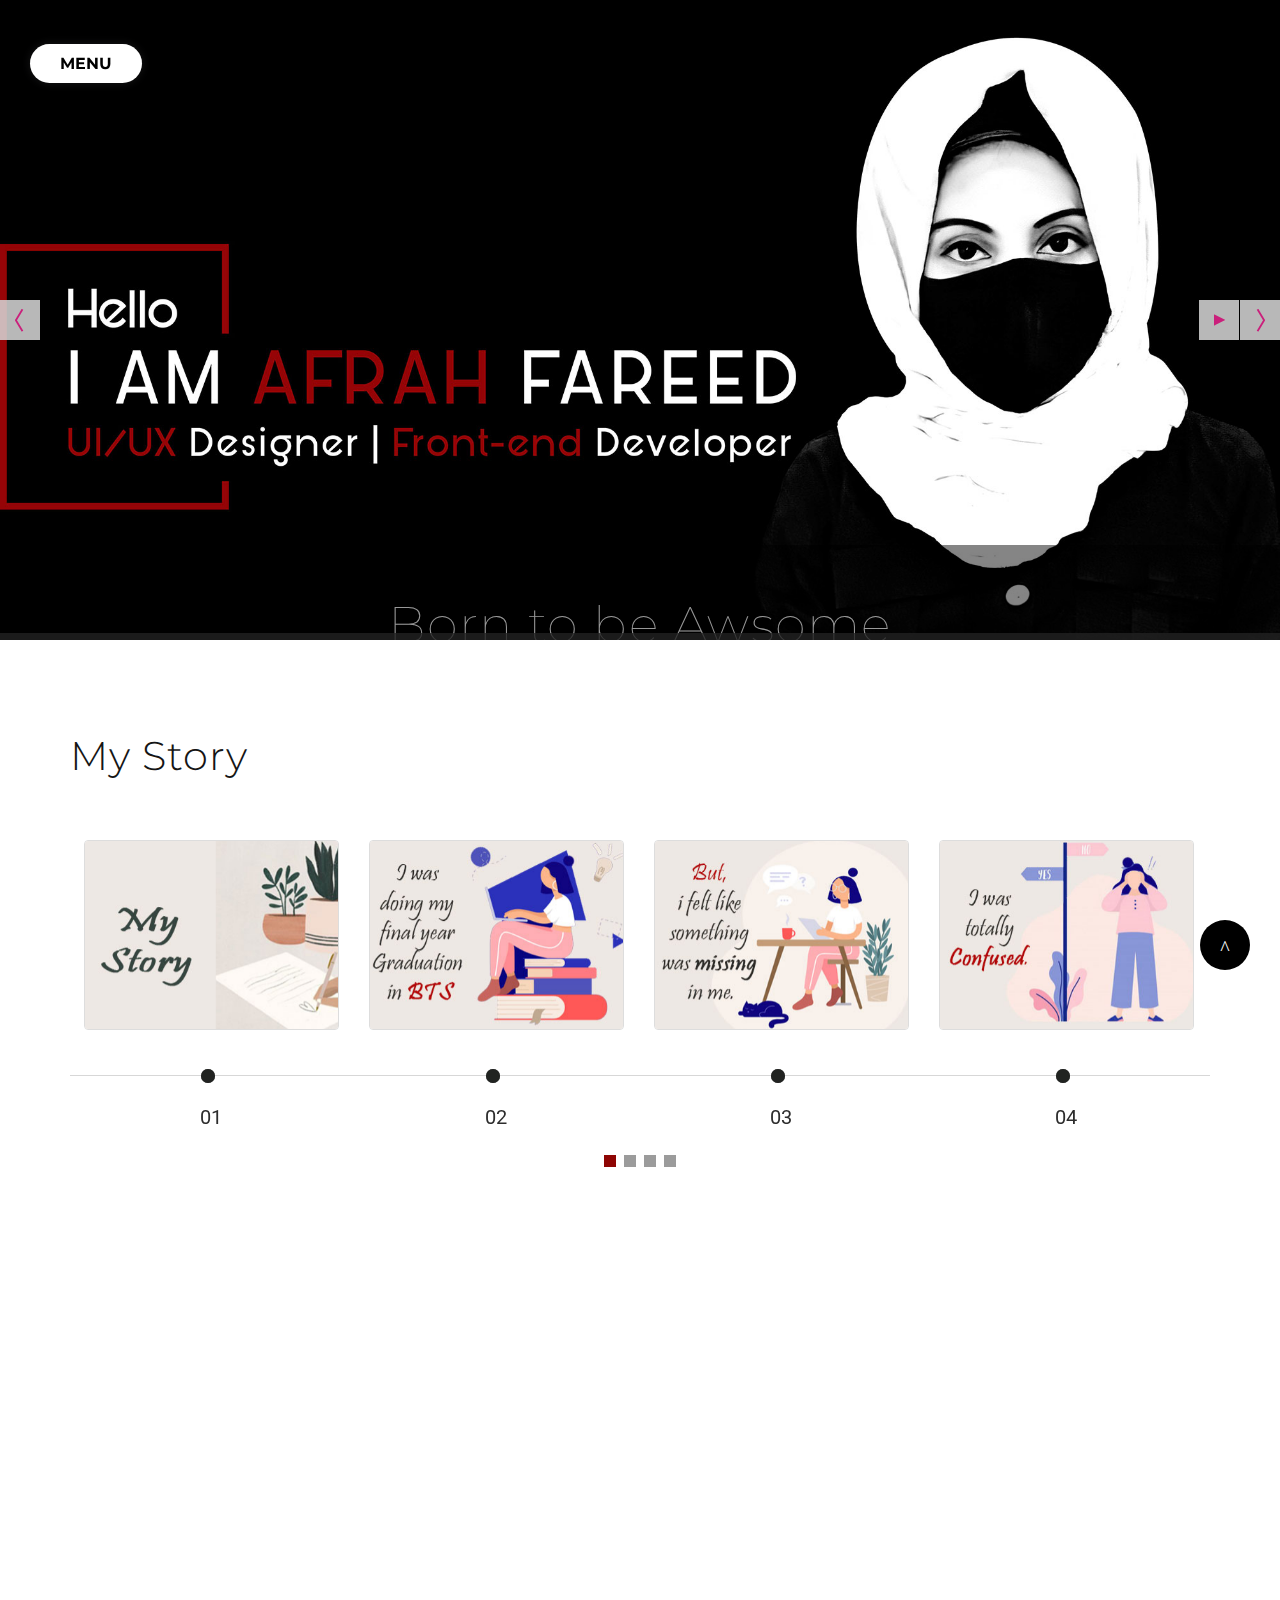
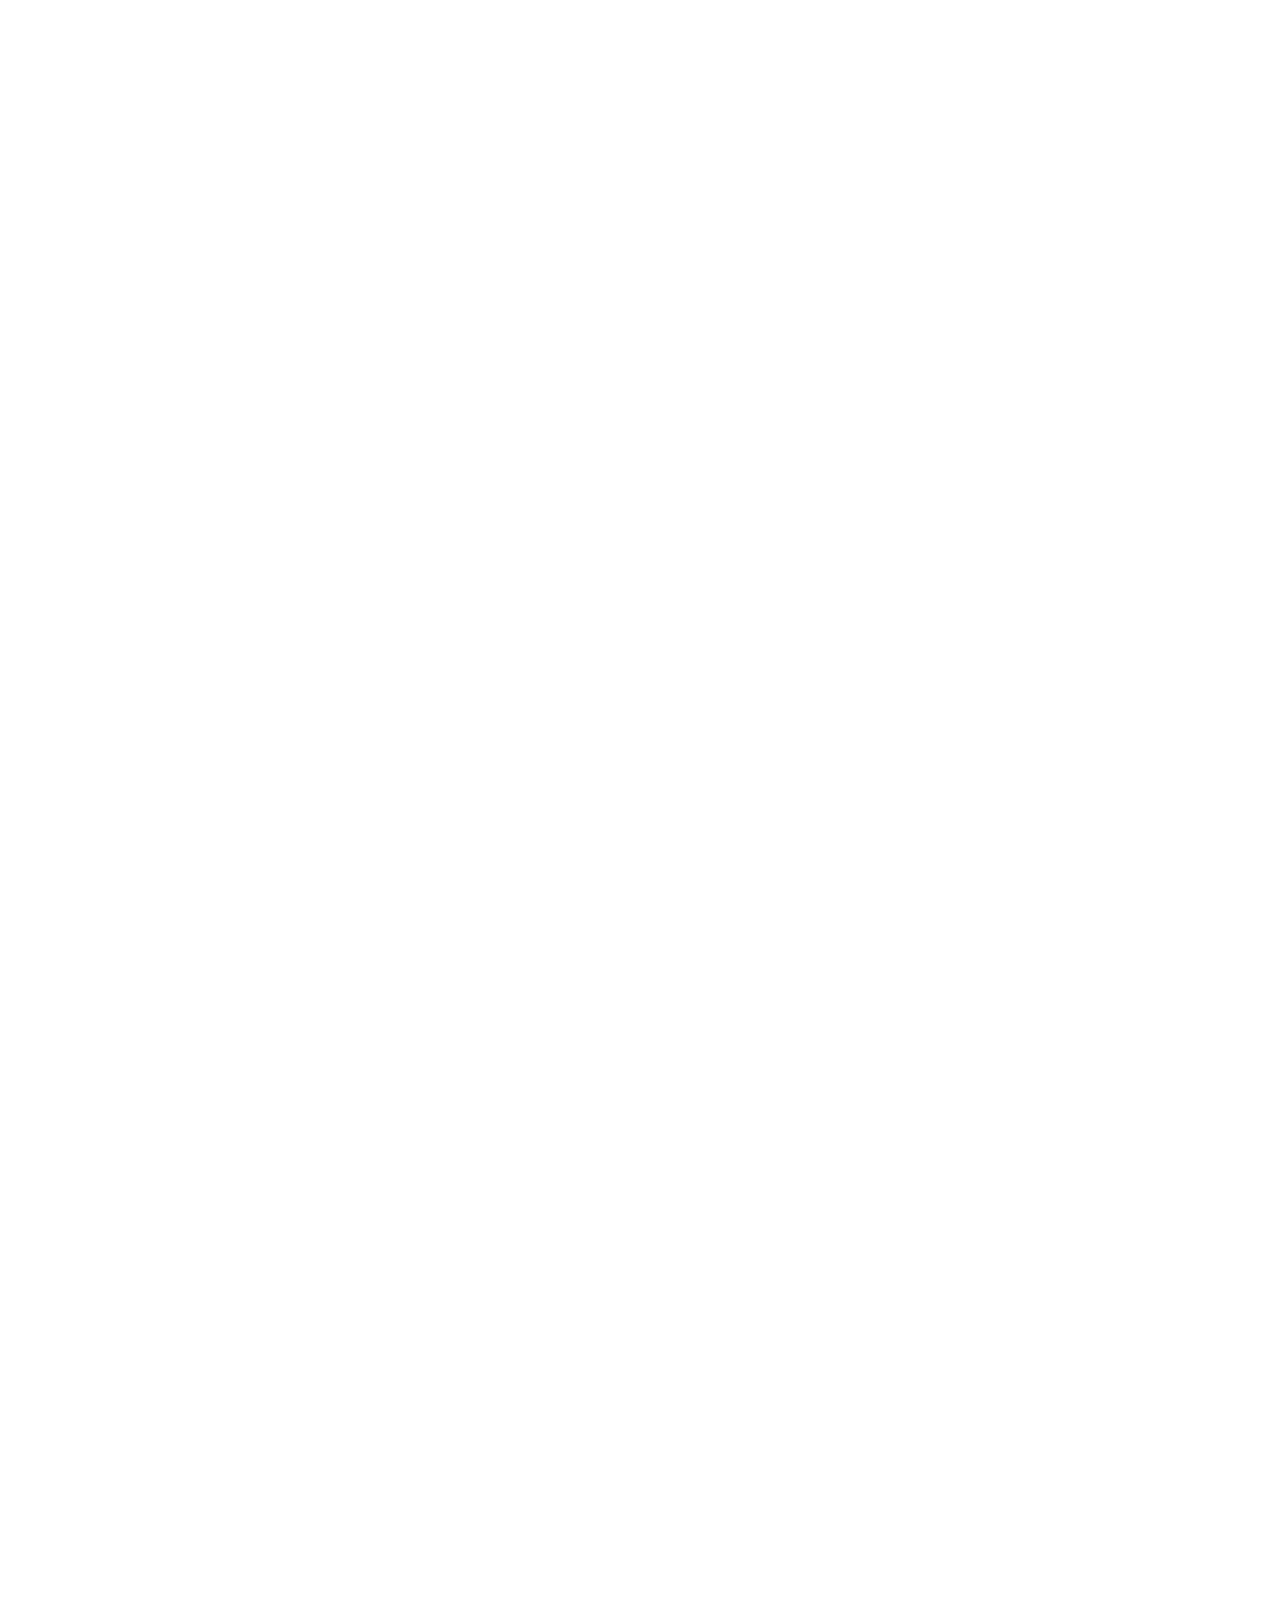
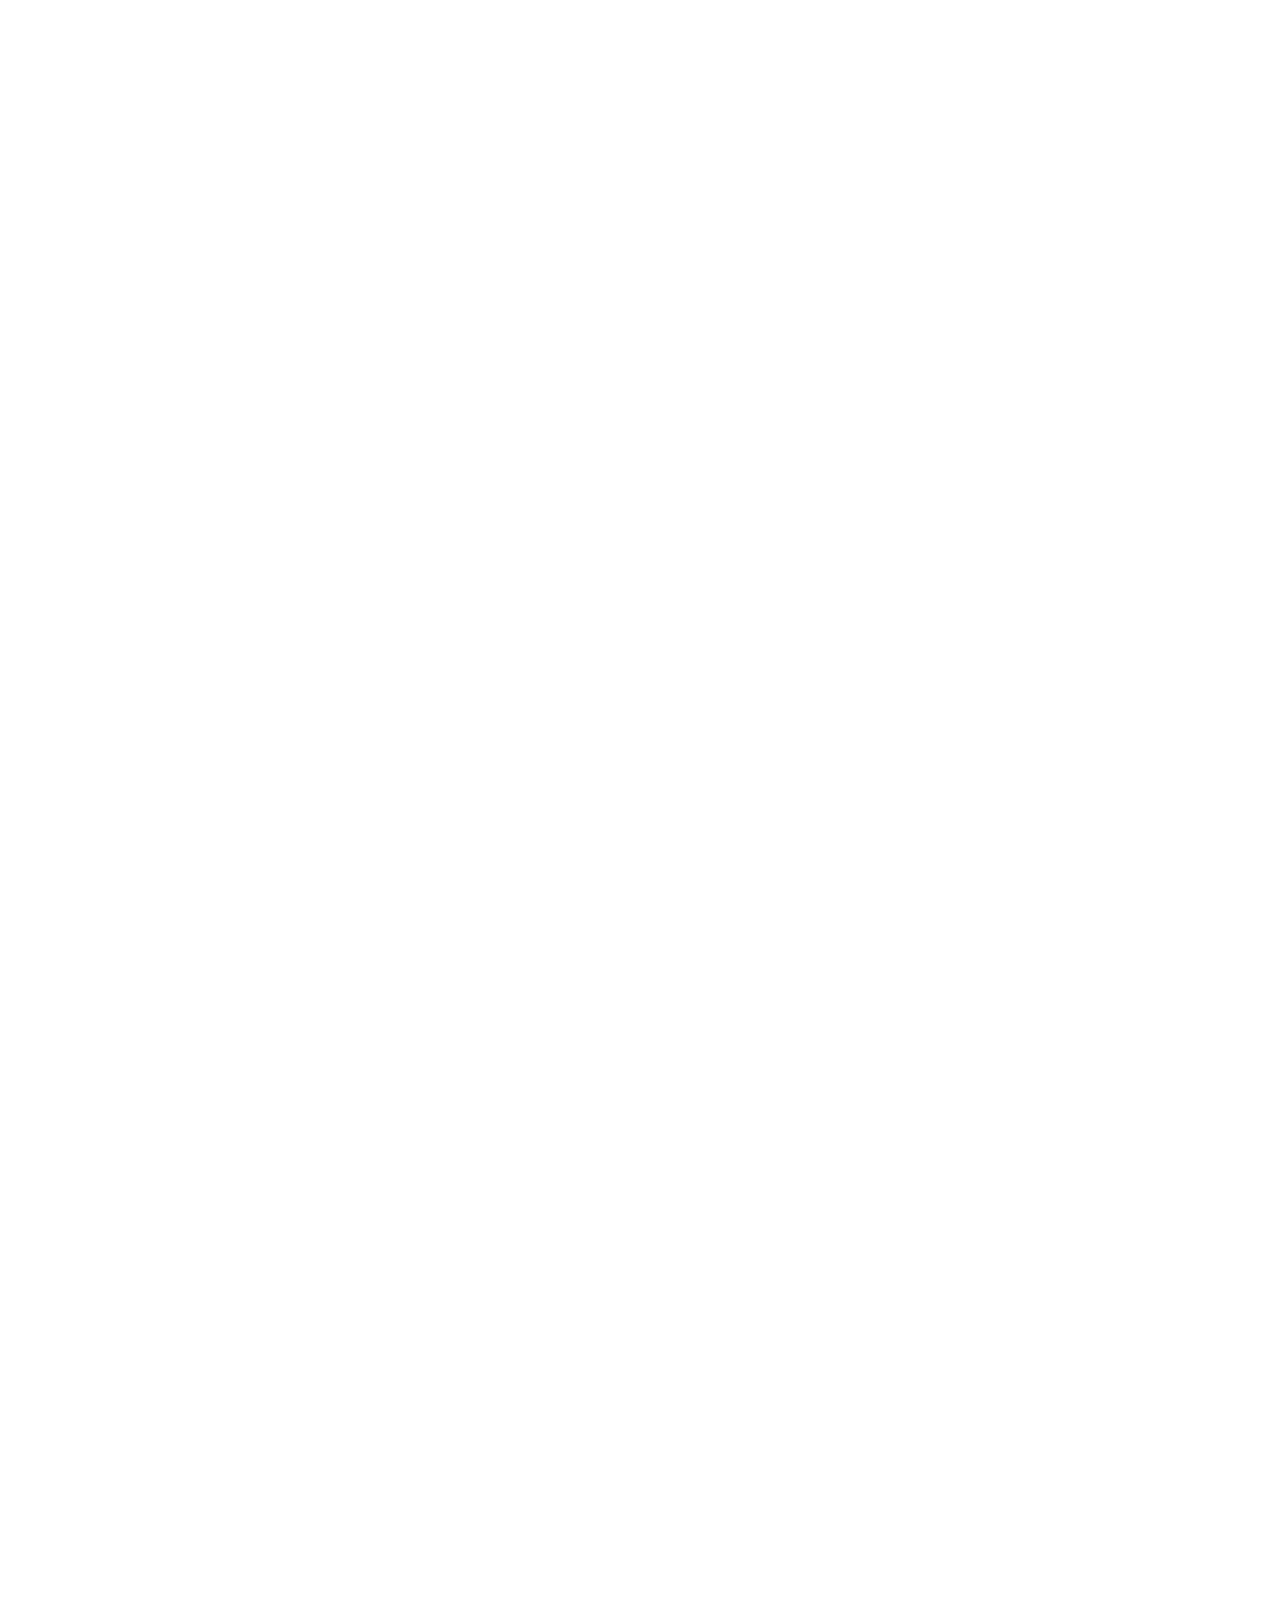
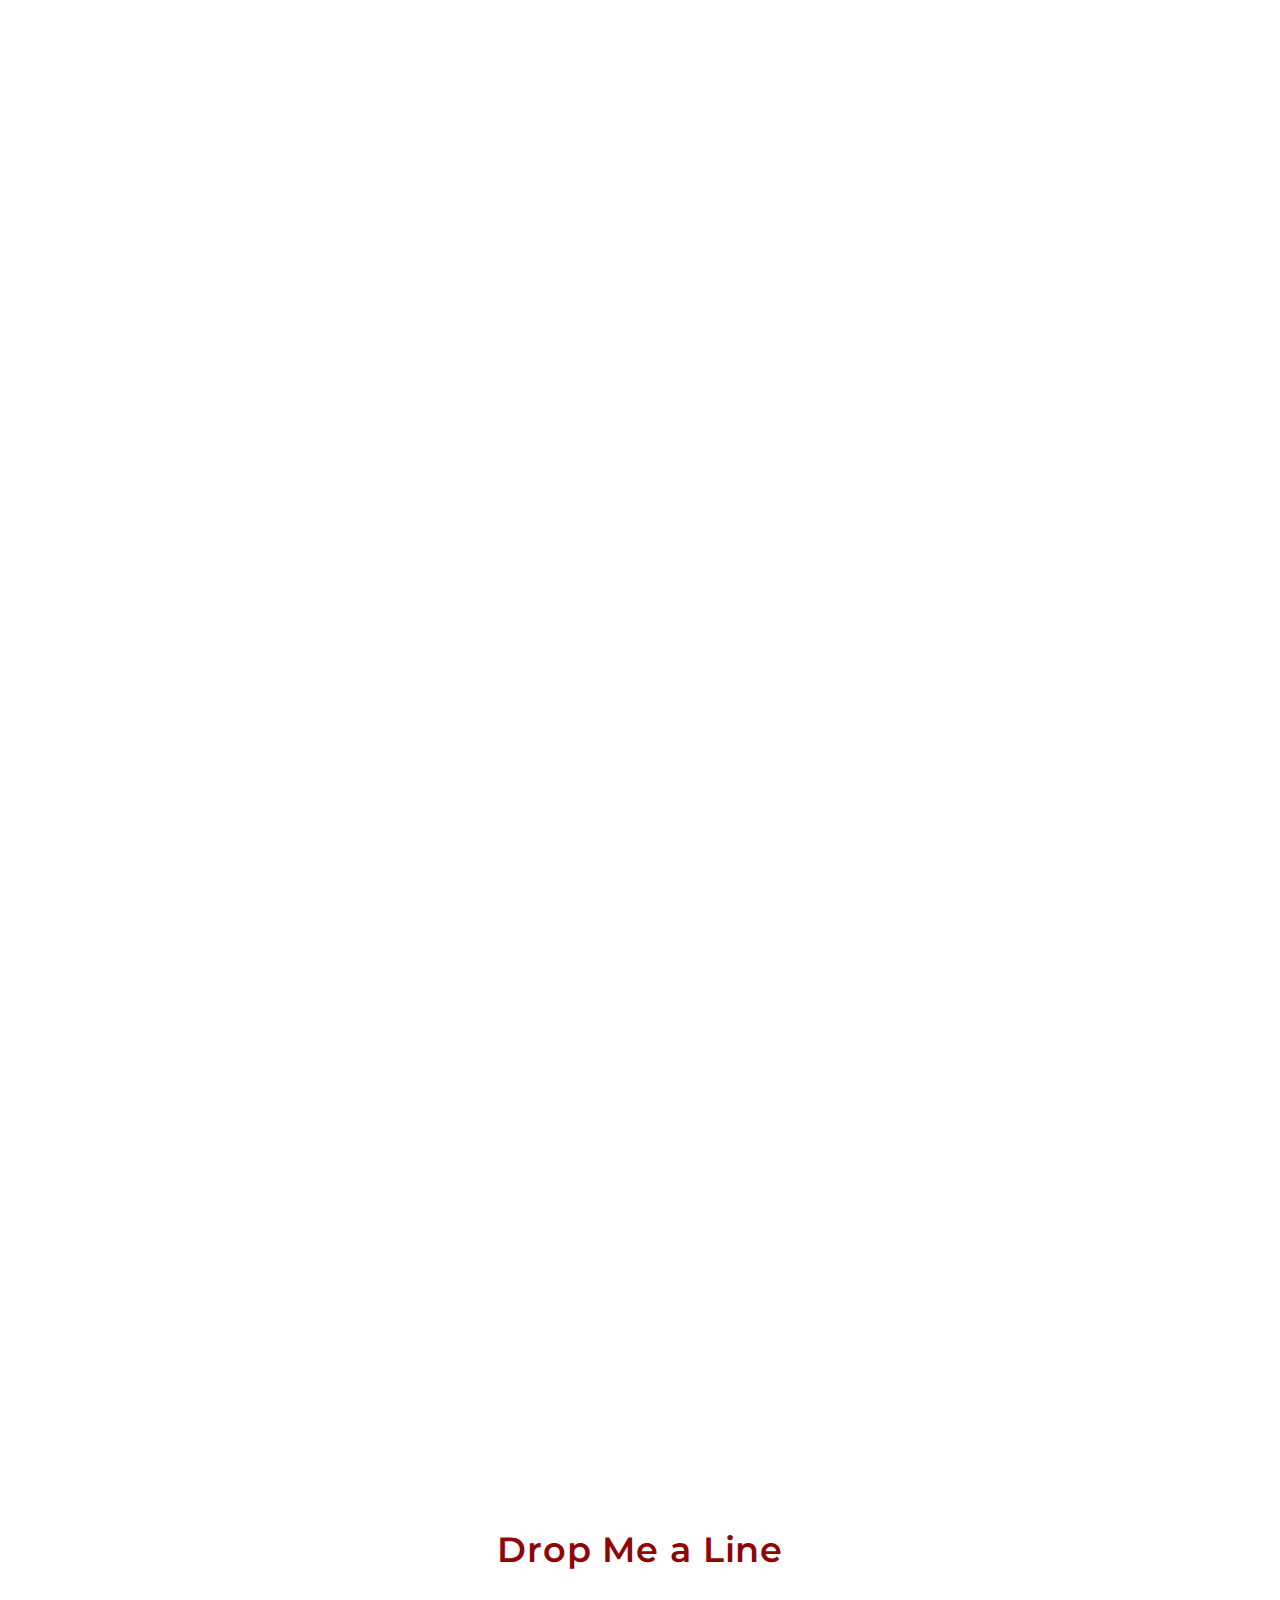
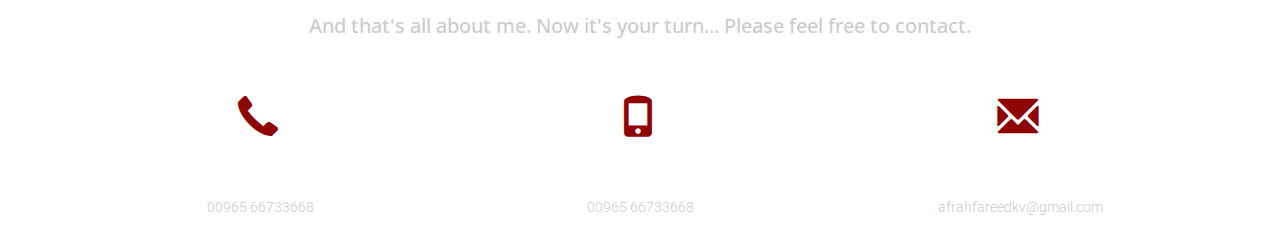
==== commit 9c9252be: "Add files via upload" ====
--- a/index.html
+++ b/index.html
@@ -1,1560 +1,1560 @@
-<!DOCTYPE html>
-<html>
-
-<!-- Head -->
-
-<head>
-
-    <!-- My Portfolio confidential -->
-    <title>Portfolio</title>
-
-
-    <!-- Custom-Stylesheet-Links -->
-    <!-- Bootstrap-CSS -->
-    <link rel="stylesheet" href="css/bootstrap.min.css" type="text/css" media="all">
-    <!-- Insex-Page.CSS -->
-    <link rel="stylesheet" href="css/style.css" type="text/css" media="all">
-    <!-- Slider-CSS -->
-    <link rel="stylesheet" href="css/camera.css" id="camera-css" type="text/css" media="all">
-    <!-- Portfolio-CSS -->
-    <link rel="stylesheet" href="css/swipebox.css" type="text/css" media="all">
-    <!-- storytimeline-CSS -->
-    <link rel="stylesheet" href="css/story.css">
-    <!-- storytimeline-CSS -->
-    <link rel="stylesheet" href="css/fonts.css">
-
-    <!-- slck-CSS -->
-    <link rel="stylesheet" href="css/slick.css">
-
-    <!-- //Custom-Stylesheet-Links -->
-
-    <!-- Fonts -->
-    <link rel="stylesheet" href="//fonts.googleapis.com/css?family=Open+Sans:400,300,600,700" type="text/css" media="all">
-    <link rel="stylesheet" href="//fonts.googleapis.com/css?family=Montserrat:400,700" type="text/css" media="all">
-    <link rel="stylesheet" href="//fonts.googleapis.com/css?family=Roboto:400,100,300,500,700,900" type="text/css" media="all">
-
-
-    <!-- //Fonts -->
-
-    <!-- Supportive-JavaScript -->
-    <script src="js/modernizr.js"></script>
-
-    <!-- //Supportive-JavaScript -->
-
-    <!-- Global Mailform Output-->
-    <div class="snackbars" id="form-output-global"></div>
-
-</head>
-<!-- //Head -->
-
-
-
-<!-- Body -->
-
-<body id="myPage" data-spy="scroll" data-target=".navbar" data-offset="60">
-
-
-
-    <!-- Header -->
-    <div class="agileheaderw3ls" id="agilehomewthree">
-
-        <!-- Navigation -->
-        <section class="cd-section wow fadeInDown" data-wow-duration="2s" data-wow-delay="0.5s">
-            <a class="cd-bouncy-nav-trigger" href="#">MENU</a>
-        </section>
-        <div class="cd-bouncy-nav-modal">
-            <nav>
-
-                <ul class="cd-bouncy-nav">
-                    <li><a class="scroll" href="#HOME">HOME</a></li>
-                    <li><a class="scroll" href="#ABOUT">MY STORY</a></li>
-                    <li><a class="scroll" href="#agileaboutaitsabout">WHO AM I</a></li>
-                    <li><a class="scroll" href="#projects">WEBSITE</a></li>
-                    <li><a class="scroll" href="#portfolio">PORTFOLIO</a></li>
-                    <li><a class="scroll" href="#skills">SKILLS</a></li>
-                    <!-- <li><a class="scroll" href="#interests">INTERESTS</a></li>
-					<li><a class="scroll" href="#w3threespecialityw3ls">WHY ME</a></li>
-					<li><a class="scroll" href="#contact">CONTACT</a></li> -->
-                </ul>
-            </nav>
-            <a href="#0" class="cd-close">Close modal</a>
-        </div>
-        <!-- //Navigation -->
-
-        <!-- Slider -->
-        <div class="w3slideraits">
-            <div class="camera_wrap w3layouts agileits camera_magenta_skin" id="camera_wrap_2">
-                <div data-src="images/slide-1.jpg" class="w3layouts agileits">
-                    <div class="camera_caption w3layouts agileits fadeFromBottom">
-                        <h3 class="w3layouts agileits">Born to be Awsome</h3>
-                    </div>
-                </div>
-                <div class="w3layouts agileits" data-src="images/slide-2.jpg">
-                    <div class="camera_caption w3layouts agileits fadeFromBottom">
-                        <h3 class="w3layouts agileits">I am a Creative Designer</h3>
-                    </div>
-                </div>
-                <div data-src="images/slide-3.jpg" class="w3layouts agileits">
-                    <div class="camera_caption w3layouts agileits fadeFromBottom">
-                        <h3 class="w3layouts agileits">I'm having 5 years of experience</h3>
-                    </div>
-                </div>
-                <div class="w3layouts agileits" data-src="images/slide-4.jpg">
-                    <div class="camera_caption w3layouts agileits fadeFromBottom">
-                        <h3 class="w3layouts agileits">Designing is not only a profession; it's my passion</h3>
-                    </div>
-                </div>
-
-            </div>
-        </div>
-        <!-- //Slider -->
-
-    </div>
-    <!-- //Header -->
-
-
-    <!--My story-->
-    <section id="ABOUT" class="section section-md section-fluid bg-default wow fadeInDown" data-wow-duration="2s" data-wow-delay="0.5s">
-        <div class="container">
-            <!-- <h2 class="wow slideInUp" data-wow-delay="0s">My Story</h2> -->
-            <h3 class="wow fadeInDown" data-wow-duration="2s" data-wow-delay="0.5s">My Story</h3>
-
-
-            <!-- Owl Carousel-->
-            <div class="owl-carousel owl-classic owl-timeline" data-items="1" data-md-items="2" data-lg-items="3" data-xl-items="4" data-margin="30" data-stage-padding="15" data-xxl-stage-padding="0" data-autoplay="true" data-nav="true" data-dots="true">
-                <div class="owl-item">
-
-                    <!-- Thumbnail Classic-->
-                    <article class="thumbnail thumbnail-mary thumbnail-md wow fadeInDown" data-wow-duration="2s" data-wow-delay="0.5s">
-                        <div class="thumbnail-mary-figure"><img src="images/project-1-420x308.jpg" alt="" width="420" height="308" />
-                        </div>
-                        <div class="thumbnail-mary-caption">
-                            <a class="icon fl-bigmug-line-zoom60" href="images/mystory.jpg" data-lightgallery="item"><img src="images/mystory.jpg" alt="" width="420" height="308" /></a>
-                        </div>
-                    </article>
-                    <div class="thumbnail-mary-description">
-                        <h5 class="thumbnail-mary-project">
-                            <a href="#"></a>
-                        </h5><span class="thumbnail-mary-decor"></span>
-                        <h5 class="thumbnail-mary-time">
-                            <time datetime="1999">01</time>
-                        </h5>
-                    </div>
-                </div>
-
-                <div class="owl-item">
-
-                    <!-- Thumbnail Classic-->
-                    <article class="thumbnail thumbnail-mary thumbnail-md wow fadeInDown" data-wow-duration="2s" data-wow-delay="0.5s">
-                        <div class="thumbnail-mary-figure"><img src="images/project-2-420x308.jpg" alt="" width="420" height="308" />
-                        </div>
-                        <div class="thumbnail-mary-caption">
-                            <a class="icon fl-bigmug-line-zoom60" href="images/mystory.jpg" data-lightgallery="item"><img src="images/mystory.jpg" alt="" width="420" height="308" /></a>
-                        </div>
-                    </article>
-                    <div class="thumbnail-mary-description">
-                        <h5 class="thumbnail-mary-project">
-                            <a href="#"></a>
-                        </h5><span class="thumbnail-mary-decor"></span>
-                        <h5 class="thumbnail-mary-time">
-                            <time datetime="2005">02</time>
-                        </h5>
-                    </div>
-                </div>
-                <div class="owl-item">
-
-                    <!-- Thumbnail Classic-->
-                    <article class="thumbnail thumbnail-mary thumbnail-md wow fadeInDown" data-wow-duration="2s" data-wow-delay="0.5s">
-                        <div class="thumbnail-mary-figure"><img src="images/project-3-420x308.jpg" alt="" width="420" height="308" />
-                        </div>
-                        <div class="thumbnail-mary-caption">
-                            <a class="icon fl-bigmug-line-zoom60" href="images/mystory.jpg" data-lightgallery="item"><img src="images/mystory.jpg" alt="" width="420" height="308" /></a>
-                        </div>
-                    </article>
-                    <div class="thumbnail-mary-description">
-                        <h5 class="thumbnail-mary-project">
-                            <a href="#"></a>
-                        </h5><span class="thumbnail-mary-decor"></span>
-                        <h5 class="thumbnail-mary-time">
-                            <time datetime="2010">03</time>
-                        </h5>
-                    </div>
-                </div>
-                <div class="owl-item">
-
-                    <!-- Thumbnail Classic-->
-                    <article class="thumbnail thumbnail-mary thumbnail-md wow fadeInDown" data-wow-duration="2s" data-wow-delay="0.5s">
-                        <div class="thumbnail-mary-figure"><img src="images/project-4-420x308.jpg" alt="" width="420" height="308" />
-                        </div>
-                        <div class="thumbnail-mary-caption">
-                            <a class="icon fl-bigmug-line-zoom60" href="images/mystory.jpg" data-lightgallery="item"><img src="images/mystory.jpg" alt="" width="420" height="308" /></a>
-                        </div>
-                    </article>
-                    <div class="thumbnail-mary-description">
-                        <h5 class="thumbnail-mary-project">
-                            <a href="#"></a>
-                        </h5><span class="thumbnail-mary-decor"></span>
-                        <h5 class="thumbnail-mary-time">
-                            <time datetime="2013">04</time>
-                        </h5>
-                    </div>
-                </div>
-                <div class="owl-item">
-
-                    <!-- Thumbnail Classic-->
-                    <article class="thumbnail thumbnail-mary thumbnail-md wow fadeInDown" data-wow-duration="2s" data-wow-delay="0.5s">
-                        <div class="thumbnail-mary-figure"><img src="images/project-5-420x308.jpg" alt="" width="420" height="308" />
-                        </div>
-                        <div class="thumbnail-mary-caption">
-                            <a class="icon fl-bigmug-line-zoom60" href="images/mystory.jpg" data-lightgallery="item"><img src="images/mystory.jpg" alt="" width="420" height="308" /></a>
-                        </div>
-                    </article>
-                    <div class="thumbnail-mary-description">
-                        <h5 class="thumbnail-mary-project">
-                            <a href="#"></a>
-                        </h5><span class="thumbnail-mary-decor"></span>
-                        <h5 class="thumbnail-mary-time">
-                            <time datetime="2019">05</time>
-                        </h5>
-                    </div>
-                </div>
-
-                <div class="owl-item">
-
-                    <!-- Thumbnail Classic-->
-                    <article class="thumbnail thumbnail-mary thumbnail-md wow fadeInDown" data-wow-duration="2s" data-wow-delay="0.5s">
-                        <div class="thumbnail-mary-figure"><img src="images/project-6-420x308.jpg" alt="" width="420" height="308" />
-                        </div>
-                        <div class="thumbnail-mary-caption">
-                            <a class="icon fl-bigmug-line-zoom60" href="images/mystory.jpg" data-lightgallery="item"><img src="images/mystory.jpg" alt="" width="420" height="308" /></a>
-                        </div>
-                    </article>
-                    <div class="thumbnail-mary-description">
-                        <h5 class="thumbnail-mary-project">
-                            <a href="#"></a>
-                        </h5><span class="thumbnail-mary-decor"></span>
-                        <h5 class="thumbnail-mary-time">
-                            <time datetime="1999">06</time>
-                        </h5>
-                    </div>
-                </div>
-
-                <div class="owl-item">
-
-                    <!-- Thumbnail Classic-->
-                    <article class="thumbnail thumbnail-mary thumbnail-md wow fadeInDown" data-wow-duration="2s" data-wow-delay="0.5s">
-                        <div class="thumbnail-mary-figure"><img src="images/project-7-420x308.jpg" alt="" width="420" height="308" />
-                        </div>
-                        <div class="thumbnail-mary-caption">
-                            <a class="icon fl-bigmug-line-zoom60" href="images/mystory.jpg" data-lightgallery="item"><img src="images/mystory.jpg" alt="" width="420" height="308" /></a>
-                        </div>
-                    </article>
-                    <div class="thumbnail-mary-description">
-                        <h5 class="thumbnail-mary-project">
-                            <a href="#"></a>
-                        </h5><span class="thumbnail-mary-decor"></span>
-                        <h5 class="thumbnail-mary-time">
-                            <time datetime="1999">07</time>
-                        </h5>
-                    </div>
-                </div>
-
-                <div class="owl-item">
-
-                    <!-- Thumbnail Classic-->
-                    <article class="thumbnail thumbnail-mary thumbnail-md wow fadeInDown" data-wow-duration="2s" data-wow-delay="0.5s">
-                        <div class="thumbnail-mary-figure"><img src="images/project-8-420x308.jpg" alt="" width="420" height="308" />
-                        </div>
-                        <div class="thumbnail-mary-caption">
-                            <a class="icon fl-bigmug-line-zoom60" href="images/mystory.jpg" data-lightgallery="item"><img src="images/mystory.jpg" alt="" width="420" height="308" /></a>
-                        </div>
-                    </article>
-                    <div class="thumbnail-mary-description">
-                        <h5 class="thumbnail-mary-project">
-                            <a href="#"></a>
-                        </h5><span class="thumbnail-mary-decor"></span>
-                        <h5 class="thumbnail-mary-time">
-                            <time datetime="1999">08</time>
-                        </h5>
-                    </div>
-                </div>
-
-                <div class="owl-item">
-
-                    <!-- Thumbnail Classic-->
-                    <article class="thumbnail thumbnail-mary thumbnail-md wow fadeInDown" data-wow-duration="2s" data-wow-delay="0.5s">
-                        <div class="thumbnail-mary-figure"><img src="images/project-9-420x308.jpg" alt="" width="420" height="308" />
-                        </div>
-                        <div class="thumbnail-mary-caption">
-                            <a class="icon fl-bigmug-line-zoom60" href="images/mystory.jpg" data-lightgallery="item"><img src="images/mystory.jpg" alt="" width="420" height="308" /></a>
-                        </div>
-                    </article>
-                    <div class="thumbnail-mary-description">
-                        <h5 class="thumbnail-mary-project">
-                            <a href="#"></a>
-                        </h5><span class="thumbnail-mary-decor"></span>
-                        <h5 class="thumbnail-mary-time">
-                            <time datetime="1999">09</time>
-                        </h5>
-                    </div>
-                </div>
-
-                <div class="owl-item">
-
-                    <!-- Thumbnail Classic-->
-                    <article class="thumbnail thumbnail-mary thumbnail-md wow fadeInDown" data-wow-duration="2s" data-wow-delay="0.5s">
-                        <div class="thumbnail-mary-figure"><img src="images/project-10-420x308.jpg" alt="" width="420" height="308" />
-                        </div>
-                        <div class="thumbnail-mary-caption">
-                            <a class="icon fl-bigmug-line-zoom60" href="images/mystory.jpg" data-lightgallery="item"><img src="images/mystory.jpg" alt="" width="420" height="308" /></a>
-                        </div>
-                    </article>
-                    <div class="thumbnail-mary-description">
-                        <h5 class="thumbnail-mary-project">
-                            <a href="#"></a>
-                        </h5><span class="thumbnail-mary-decor"></span>
-                        <h5 class="thumbnail-mary-time">
-                            <time datetime="1999">10</time>
-                        </h5>
-                    </div>
-                </div>
-
-                <div class="owl-item">
-
-                    <!-- Thumbnail Classic-->
-                    <article class="thumbnail thumbnail-mary thumbnail-md wow fadeInDown" data-wow-duration="2s" data-wow-delay="0.5s">
-                        <div class="thumbnail-mary-figure"><img src="images/project-11-420x308.jpg" alt="" width="420" height="308" />
-                        </div>
-                        <div class="thumbnail-mary-caption">
-                            <a class="icon fl-bigmug-line-zoom60" href="images/mystory.jpg" data-lightgallery="item"><img src="images/mystory.jpg" alt="" width="420" height="308" /></a>
-                        </div>
-                    </article>
-                    <div class="thumbnail-mary-description">
-                        <h5 class="thumbnail-mary-project">
-                            <a href="#"></a>
-                        </h5><span class="thumbnail-mary-decor"></span>
-                        <h5 class="thumbnail-mary-time">
-                            <time datetime="1999">11</time>
-                        </h5>
-                    </div>
-                </div>
-
-                <div class="owl-item">
-
-                    <!-- Thumbnail Classic-->
-                    <article class="thumbnail thumbnail-mary thumbnail-md wow fadeInDown" data-wow-duration="2s" data-wow-delay="0.5s">
-                        <div class="thumbnail-mary-figure"><img src="images/project-12-420x308.jpg" alt="" width="420" height="308" />
-                        </div>
-                        <div class="thumbnail-mary-caption">
-                            <a class="icon fl-bigmug-line-zoom60" href="images/mystory.jpg" data-lightgallery="item"><img src="images/mystory.jpg" alt="" width="420" height="308" /></a>
-                        </div>
-                    </article>
-                    <div class="thumbnail-mary-description">
-                        <h5 class="thumbnail-mary-project">
-                            <a href="#"></a>
-                        </h5><span class="thumbnail-mary-decor"></span>
-                        <h5 class="thumbnail-mary-time">
-                            <time datetime="1999">12</time>
-                        </h5>
-                    </div>
-                </div>
-
-                <div class="owl-item">
-
-                    <!-- Thumbnail Classic-->
-                    <article class="thumbnail thumbnail-mary thumbnail-md wow fadeInDown" data-wow-duration="2s" data-wow-delay="0.5s">
-                        <div class="thumbnail-mary-figure"><img src="images/project-13-420x308.jpg" alt="" width="420" height="308" />
-                        </div>
-                        <div class="thumbnail-mary-caption">
-                            <a class="icon fl-bigmug-line-zoom60" href="images/mystory.jpg" data-lightgallery="item"><img src="images/mystory.jpg" alt="" width="420" height="308" /></a>
-                        </div>
-                    </article>
-                    <div class="thumbnail-mary-description">
-                        <h5 class="thumbnail-mary-project">
-                            <a href="#"></a>
-                        </h5><span class="thumbnail-mary-decor"></span>
-                        <h5 class="thumbnail-mary-time">
-                            <time datetime="1999">13</time>
-                        </h5>
-                    </div>
-                </div>
-
-                <div class="owl-item">
-
-                    <!-- Thumbnail Classic-->
-                    <article class="thumbnail thumbnail-mary thumbnail-md wow fadeInDown" data-wow-duration="2s" data-wow-delay="0.5s">
-                        <div class="thumbnail-mary-figure"><img src="images/project-14-420x308.jpg" alt="" width="420" height="308" />
-                        </div>
-                        <div class="thumbnail-mary-caption">
-                            <a class="icon fl-bigmug-line-zoom60" href="images/mystory.jpg" data-lightgallery="item"><img src="images/mystory.jpg" alt="" width="420" height="308" /></a>
-                        </div>
-                    </article>
-                    <div class="thumbnail-mary-description">
-                        <h5 class="thumbnail-mary-project">
-                            <a href="#"></a>
-                        </h5><span class="thumbnail-mary-decor"></span>
-                        <h5 class="thumbnail-mary-time">
-                            <time datetime="1999">14</time>
-                        </h5>
-                    </div>
-                </div>
-
-                <div class="owl-item">
-
-                    <!-- Thumbnail Classic-->
-                    <article class="thumbnail thumbnail-mary thumbnail-md wow fadeInDown" data-wow-duration="2s" data-wow-delay="0.5s">
-                        <div class="thumbnail-mary-figure"><img src="images/project-15-420x308.jpg" alt="" width="420" height="308" />
-                        </div>
-                        <div class="thumbnail-mary-caption">
-                            <a class="icon fl-bigmug-line-zoom60" href="images/mystory.jpg" data-lightgallery="item"><img src="images/mystory.jpg" alt="" width="420" height="308" /></a>
-                        </div>
-                    </article>
-                    <div class="thumbnail-mary-description">
-                        <h5 class="thumbnail-mary-project">
-                            <a href="#"></a>
-                        </h5><span class="thumbnail-mary-decor"></span>
-                        <h5 class="thumbnail-mary-time">
-                            <time datetime="1999">15</time>
-                        </h5>
-                    </div>
-                </div>
-            </div>
-        </div>
-    </section>
-
-    <!-- my story -->
-
-
-    <!-- About -->
-    <div class="agileaboutaitsabout wow fadeInDown" data-wow-duration="2s" data-wow-delay="0.5s" id="agileaboutaitsabout">
-        <div class="agileaboutaits">
-            <div class="container">
-
-                <div class="col-md-6 col-sm-6 agileaboutaits-grid agileaboutaits-info  wow fadeInDown" data-wow-duration="1000ms" data-wow-delay="300ms">
-                    <h1>Who Am I?</h1>
-                    <P>Senior UI/UX Design specialist / Frond-end Developer with 5+ years of experience in different position (4 + years in designing field from conceptualization to delivery). Expert at interdepartmental coordination and communication. Also
-                        an experienced Trainer cum software demonstrator having ability to lead a team. Proficiency in Adobe Creative Suite, Skilled in Microsoft Office Suite and Crystal Reports. I have working experience in HTML, CSS, Javascript, Figma,
-                        MS SQL,My SQL. Ability of stretching the boundaries of the self-knowledge in any subject which is totally considered to be a new and having patience & confidence in handling any situation under the working atmosphere.</P>
-                    <button class="btn btn-primary" data-toggle="modal" data-target="#myModal">READ MORE<span
-							class="glyphicon glyphicon-arrow-right" aria-hidden="true"></span></button>
-                </div>
-
-                <div class="col-md-6 col-sm-6 agileaboutaits-grid agileaboutaits-image ">
-                    <div class="agileaboutaits-image-1 wow fadeInDown" data-wow-duration="1000ms" data-wow-delay="300ms">
-                        <img src="images/about-1.jpg" alt="Couture">
-                    </div>
-                    <div class="agileaboutaits-image-2 wow fadeInDown" data-wow-duration="1000ms" data-wow-delay="300ms">
-                        <img src="images/about-2.jpg" alt="Couture">
-                    </div>
-                    <div class="clearfix"></div>
-                </div>
-                <div class="clearfix"></div>
-
-
-
-            </div>
-        </div>
-    </div>
-    <!-- //About -->
-
-
-
-
-    <!-- Website Samples -->
-
-    <section id="projects" class="Subsideries_home wow fadeInDown" data-wow-duration="2s" data-wow-delay="0.5s">
-        <div class="container">
-            <h3>Frontend Projects</h3>
-
-            <div class="row">
-
-                <div class="col-md-12 subs_slider subsid-hold">
-                    <div class=" wow fadeInDown" data-wow-duration="2s" data-wow-delay="0.5s">
-                        <a href="https://mawaqaa.com/clients/demos/nccal_demo/nccal_2021/index.html" target="_blank"><img src="images/nccal.jpg" alt=""></a>
-                    </div>
-                    <div class=" wow fadeInDown" data-wow-duration="2s" data-wow-delay="0.5s">
-                        <a href="https://mawaqaa.com/clients/demos/mohe/html/index.html" target="_blank"><img src="images/mohe.jpg" alt=""></a>
-                    </div>
-
-                    <div class=" wow fadeInDown" data-wow-duration="2s" data-wow-delay="0.5s">
-                        <a href="https://mawaqaa.com/clients/demos/showfir/html/showfir_landing_page/home.html" target="_blank"><img src="images/showfir.jpg" alt=""></a>
-                    </div>
-
-                    <div class=" wow fadeInDown" data-wow-duration="2s" data-wow-delay="0.5s">
-                        <a href="https://mawaqaa.com/clients/demos/securities_house/v1/index.html" target="_blank"><img src="images/securities.jpg" alt=""></a>
-                    </div>
-
-                    <div class=" wow fadeInDown" data-wow-duration="2s" data-wow-delay="0.5s">
-                        <a href="https://mawaqaa.com/clients/demos/behbehani/html/index.html" target="_blank"><img src="images/behbehani.jpg" alt=""></a>
-                    </div>
-                    <div class=" wow fadeInDown" data-wow-duration="2s" data-wow-delay="0.5s">
-                        <a href="https://mawaqaa.com/clients/demos/venus/index.html" target="_blank"><img src="images/venus.jpg" alt=""></a>
-                    </div>
-
-                    <div class=" wow fadeInDown" data-wow-duration="2s" data-wow-delay="0.5s">
-                        <a href="https://mawaqaa.com/clients/demos/Las_Palmas/html/Las_Palmas/index.html" target="_blank"><img src="images/lap_palmas.jpg" alt=""></a>
-                    </div>
-
-                    <div class=" wow fadeInDown" data-wow-duration="2s" data-wow-delay="0.5s">
-                        <a href="https://mawaqaa.com/clients/demos/Gulfauto/v4/index.html" target="_blank"><img src="images/gulfAuto.jpg" alt=""></a>
-                    </div>
-
-                    <div class=" wow fadeInDown" data-wow-duration="2s" data-wow-delay="0.5s">
-                        <a href="https://mawaqaa.com/clients/demos/my_lawyer/html/index.html" target="_blank"><img src="images/my_lawyer.jpg" alt=""></a>
-                    </div>
-
-                    <div class=" wow fadeInDown" data-wow-duration="2s" data-wow-delay="0.5s">
-                        <a href="https://mawaqaa.com/clients/demos/dressme/html/index.html" target="_blank"><img src="images/dressme.jpg" alt=""></a>
-                    </div>
-
-                </div>
-                
-                <!-- <div class="col-md-12 website-desc">
-                    <P>Click on the above to explore each website</P>
-                </div> -->
-
-
-
-            </div>
-
-
-        </div>
-    </section>
-
-    <!-- website samples -->
-
-
-
-
-    <!-- Portfolio -->
-    <div class="portfolio wow fadeInDown" data-wow-duration="2s" data-wow-delay="0.5s" id="portfolio">
-        <h3>Portfolio</h3>
-
-        <div class="tabs tabs-style-bar">
-            <nav>
-                <ul>
-                    <li><a href="#section-bar-1" class="icon icon-box"><span>APP & GAMES</span></a></li>
-                    <li><a href="#section-bar-2" class="icon icon-display"><span>WEB UI</span></a></li>
-                    <li><a href="#section-bar-3" class="icon icon-upload"><span>PRINT DESIGNS</span></a></li>
-                    <li><a href="#section-bar-4" class="icon icon-tools"><span>LOGO & ICON</span></a></li>
-                </ul>
-            </nav>
-
-            <div class="content-wrap">
-
-                <!-- Tab-1 -->
-                <section id="section-bar-1" class="agileits w3layouts">
-                    <h4>App & Games</h4>
-                    <div class="gallery-grids">
-                        <div class="col-md-4 col-sm-4 gallery-top">
-                            <a href="images/Digital-1.jpg" class="swipebox">
-                                <figure class="effect-bubba">
-                                    <img src="images/Digital-1.jpg" alt="" class="img-responsive">
-                                    <figcaption>
-                                        <h4>Iphone Redesign</h4>
-                                    </figcaption>
-                                </figure>
-                            </a>
-                        </div>
-                        <div class="col-md-4 col-sm-4 gallery-top">
-                            <a href="images/Digital-2.jpg" class="swipebox">
-                                <figure class="effect-bubba">
-                                    <img src="images/Digital-2.jpg" alt="" class="img-responsive">
-                                    <figcaption>
-                                        <h4>Game UI</h4>
-                                    </figcaption>
-                                </figure>
-                            </a>
-                        </div>
-                        <div class="col-md-4 col-sm-4 gallery-top">
-                            <a href="images/Digital-3.jpg" class="swipebox">
-                                <figure class="effect-bubba">
-                                    <img src="images/Digital-3.jpg" alt="" class="img-responsive">
-                                    <figcaption>
-                                        <h4>Real Estate App</h4>
-                                    </figcaption>
-                                </figure>
-                            </a>
-                        </div>
-                        <div class="col-md-4 col-sm-4 gallery-top">
-                            <a href="images/Digital-4.jpg" class="swipebox">
-                                <figure class="effect-bubba">
-                                    <img src="images/Digital-4.jpg" alt="" class="img-responsive">
-                                    <figcaption>
-                                        <h4>Pet App</h4>
-                                    </figcaption>
-                                </figure>
-                            </a>
-                        </div>
-                        <div class="col-md-4 col-sm-4 gallery-top">
-                            <a href="images/Digital-5.jpg" class="swipebox">
-                                <figure class="effect-bubba">
-                                    <img src="images/Digital-5.jpg" alt="" class="img-responsive">
-                                    <figcaption>
-                                        <h4>Music Player</h4>
-                                    </figcaption>
-                                </figure>
-                            </a>
-                        </div>
-                        <div class="col-md-4 col-sm-4 gallery-top">
-                            <a href="images/Digital-6.jpg" class="swipebox">
-                                <figure class="effect-bubba">
-                                    <img src="images/Digital-6.jpg" alt="" class="img-responsive">
-                                    <figcaption>
-                                        <h4>Task</h4>
-                                    </figcaption>
-                                </figure>
-                            </a>
-                        </div>
-                        <div class="col-md-4 col-sm-4 gallery-top">
-                            <a href="images/Digital-7.jpg" class="swipebox">
-                                <figure class="effect-bubba">
-                                    <img src="images/Digital-7.jpg" alt="" class="img-responsive">
-                                    <figcaption>
-                                        <h4>Ecommerce App</h4>
-                                    </figcaption>
-                                </figure>
-                            </a>
-                        </div>
-                        <div class="col-md-4 col-sm-4 gallery-top">
-                            <a href="images/Digital-8.jpg" class="swipebox">
-                                <figure class="effect-bubba">
-                                    <img src="images/Digital-8.jpg" alt="" class="img-responsive">
-                                    <figcaption>
-                                        <h4>Whatsapp Redesign</h4>
-                                    </figcaption>
-                                </figure>
-                            </a>
-                        </div>
-                        <div class="col-md-4 col-sm-4 gallery-top">
-                            <a href="images/Digital-9.jpg" class="swipebox">
-                                <figure class="effect-bubba">
-                                    <img src="images/Digital-9.jpg" alt="" class="img-responsive">
-                                    <figcaption>
-                                        <h4>Game Dark</h4>
-                                    </figcaption>
-                                </figure>
-                            </a>
-                        </div>
-                        <div class="clearfix"></div>
-                    </div>
-                </section>
-                <!-- //Tab-1 -->
-
-                <!-- Tab-2 -->
-                <section id="section-bar-2" class="agileits w3layouts">
-                    <h4>Web UI</h4>
-                    <div class="gallery-grids">
-                        <div class="col-md-4 col-sm-4 gallery-top">
-                            <a href="images/web-1.jpg" class="swipebox">
-                                <figure class="effect-bubba">
-                                    <img src="images/web-1.jpg" alt="" class="img-responsive">
-                                    <figcaption>
-                                        <h4>Website</h4>
-                                    </figcaption>
-                                </figure>
-                            </a>
-                        </div>
-                        <div class="col-md-4 col-sm-4 gallery-top">
-                            <a href="images/web-2.jpg" class="swipebox">
-                                <figure class="effect-bubba">
-                                    <img src="images/web-2.jpg" alt="" class="img-responsive">
-                                    <figcaption>
-                                        <h4>Web App</h4>
-                                    </figcaption>
-                                </figure>
-                            </a>
-                        </div>
-                        <div class="col-md-4 col-sm-4 gallery-top">
-                            <a href="images/web-3.jpg" class="swipebox">
-                                <figure class="effect-bubba">
-                                    <img src="images/web-3.jpg" alt="" class="img-responsive">
-                                    <figcaption>
-                                        <h4>Login Screen</h4>
-                                    </figcaption>
-                                </figure>
-                            </a>
-                        </div>
-                        <div class="col-md-4 col-sm-4 gallery-top">
-                            <a href="images/web-4.jpg" class="swipebox">
-                                <figure class="effect-bubba">
-                                    <img src="images/web-4.jpg" alt="" class="img-responsive">
-                                    <figcaption>
-                                        <h4>Website</h4>
-                                    </figcaption>
-                                </figure>
-                            </a>
-                        </div>
-                        <div class="col-md-4 col-sm-4 gallery-top">
-                            <a href="images/web-5.jpg" class="swipebox">
-                                <figure class="effect-bubba">
-                                    <img src="images/web-5.jpg" alt="" class="img-responsive">
-                                    <figcaption>
-                                        <h4>Website</h4>
-                                    </figcaption>
-                                </figure>
-                            </a>
-                        </div>
-                        <div class="col-md-4 col-sm-4 gallery-top">
-                            <a href="images/web-6.jpg" class="swipebox">
-                                <figure class="effect-bubba">
-                                    <img src="images/web-6.jpg" alt="" class="img-responsive">
-                                    <figcaption>
-                                        <h4>Car Auction</h4>
-                                    </figcaption>
-                                </figure>
-                            </a>
-                        </div>
-                        <div class="col-md-4 col-sm-4 gallery-top">
-                            <a href="images/web-7.jpg" class="swipebox">
-                                <figure class="effect-bubba">
-                                    <img src="images/web-7.jpg" alt="" class="img-responsive">
-                                    <figcaption>
-                                        <h4>Website</h4>
-                                    </figcaption>
-                                </figure>
-                            </a>
-                        </div>
-                        <div class="col-md-4 col-sm-4 gallery-top">
-                            <a href="images/web-8.jpg" class="swipebox">
-                                <figure class="effect-bubba">
-                                    <img src="images/web-8.jpg" alt="" class="img-responsive">
-                                    <figcaption>
-                                        <h4>Landing Page</h4>
-                                    </figcaption>
-                                </figure>
-                            </a>
-                        </div>
-                        <div class="col-md-4 col-sm-4 gallery-top">
-                            <a href="images/web-9.jpg" class="swipebox">
-                                <figure class="effect-bubba">
-                                    <img src="images/web-9.jpg" alt="" class="img-responsive">
-                                    <figcaption>
-                                        <h4>Website</h4>
-                                    </figcaption>
-                                </figure>
-                            </a>
-                        </div>
-                        <div class="clearfix"></div>
-                    </div>
-                </section>
-
-                <!-- Tab-2 -->
-
-                <!-- Tab-3 -->
-                <section id="section-bar-3" class="agileits w3layouts">
-                    <h4>PRINT DESIGNS</h4>
-                    <div class="gallery-grids">
-                        <div class="col-md-4 col-sm-4 gallery-top">
-                            <a href="images/Print-1.jpg" class="swipebox">
-                                <figure class="effect-bubba">
-                                    <img src="images/Print-1.jpg" alt="" class="img-responsive">
-                                    <figcaption>
-                                        <h4>Company Profile</h4>
-                                    </figcaption>
-                                </figure>
-                            </a>
-                        </div>
-                        <div class="col-md-4 col-sm-4 gallery-top">
-                            <a href="images/Print-2.jpg" class="swipebox">
-                                <figure class="effect-bubba">
-                                    <img src="images/Print-2.jpg" alt="" class="img-responsive">
-                                    <figcaption>
-                                        <h4>Company Profile</h4>
-                                    </figcaption>
-                                </figure>
-                            </a>
-                        </div>
-                        <div class="col-md-4 col-sm-4 gallery-top">
-                            <a href="images/Print-3.jpg" class="swipebox">
-                                <figure class="effect-bubba">
-                                    <img src="images/Print-3.jpg" alt="" class="img-responsive">
-                                    <figcaption>
-                                        <h4>Company Profile</h4>
-                                    </figcaption>
-                                </figure>
-                            </a>
-                        </div>
-                        <div class="col-md-4 col-sm-4 gallery-top">
-                            <a href="images/Print-4.jpg" class="swipebox">
-                                <figure class="effect-bubba">
-                                    <img src="images/Print-4.jpg" alt="" class="img-responsive">
-                                    <figcaption>
-                                        <h4>Print Designs</h4>
-                                    </figcaption>
-                                </figure>
-                            </a>
-                        </div>
-                        <div class="col-md-4 col-sm-4 gallery-top">
-                            <a href="images/Print-5.jpg" class="swipebox">
-                                <figure class="effect-bubba">
-                                    <img src="images/Print-5.jpg" alt="" class="img-responsive">
-                                    <figcaption>
-                                        <h4>Print Designs</h4>
-                                    </figcaption>
-                                </figure>
-                            </a>
-                        </div>
-                        <div class="col-md-4 col-sm-4 gallery-top">
-                            <a href="images/Print-6.jpg" class="swipebox">
-                                <figure class="effect-bubba">
-                                    <img src="images/Print-6.jpg" alt="" class="img-responsive">
-                                    <figcaption>
-                                        <h4>Print Designs</h4>
-                                    </figcaption>
-                                </figure>
-                            </a>
-                        </div>
-                        <div class="col-md-4 col-sm-4 gallery-top">
-                            <a href="images/Print-7.jpg" class="swipebox">
-                                <figure class="effect-bubba">
-                                    <img src="images/Print-7.jpg" alt="" class="img-responsive">
-                                    <figcaption>
-                                        <h4>Print Designs</h4>
-                                    </figcaption>
-                                </figure>
-                            </a>
-                        </div>
-                        <div class="col-md-4 col-sm-4 gallery-top">
-                            <a href="images/Print-8.jpg" class="swipebox">
-                                <figure class="effect-bubba">
-                                    <img src="images/Print-8.jpg" alt="" class="img-responsive">
-                                    <figcaption>
-                                        <h4>Print Designs</h4>
-                                    </figcaption>
-                                </figure>
-                            </a>
-                        </div>
-                        <div class="col-md-4 col-sm-4 gallery-top">
-                            <a href="images/Print-9.jpg" class="swipebox">
-                                <figure class="effect-bubba">
-                                    <img src="images/Print-9.jpg" alt="" class="img-responsive">
-                                    <figcaption>
-                                        <h4>Print Designs</h4>
-                                    </figcaption>
-                                </figure>
-                            </a>
-                        </div>
-                        <div class="clearfix"></div>
-                    </div>
-                </section>
-                <!-- //Tab-3 -->
-
-                <!-- Tab-4 -->
-                <section id="section-bar-4" class="agileits w3layouts">
-                    <h4>Logos & Icons</h4>
-                    <div class="gallery-grids">
-                        <div class="col-md-4 col-sm-4 gallery-top">
-                            <a href="images/model-1.jpg" class="swipebox">
-                                <figure class="effect-bubba">
-                                    <img src="images/model-1.jpg" alt="" class="img-responsive">
-                                    <figcaption>
-                                        <h4>Logos</h4>
-                                    </figcaption>
-                                </figure>
-                            </a>
-                        </div>
-                        <div class="col-md-4 col-sm-4 gallery-top">
-                            <a href="images/model-2.jpg" class="swipebox">
-                                <figure class="effect-bubba">
-                                    <img src="images/model-2.jpg" alt="" class="img-responsive">
-                                    <figcaption>
-                                        <h4>Logos</h4>
-                                    </figcaption>
-                                </figure>
-                            </a>
-                        </div>
-                        <div class="col-md-4 col-sm-4 gallery-top">
-                            <a href="images/model-3.jpg" class="swipebox">
-                                <figure class="effect-bubba">
-                                    <img src="images/model-3.jpg" alt="" class="img-responsive">
-                                    <figcaption>
-                                        <h4>Logos</h4>
-                                    </figcaption>
-                                </figure>
-                            </a>
-                        </div>
-                        <div class="col-md-4 col-sm-4 gallery-top">
-                            <a href="images/model-4.jpg" class="swipebox">
-                                <figure class="effect-bubba">
-                                    <img src="images/model-4.jpg" alt="" class="img-responsive">
-                                    <figcaption>
-                                        <h4>Icons</h4>
-                                    </figcaption>
-                                </figure>
-                            </a>
-                        </div>
-                        <div class="col-md-4 col-sm-4 gallery-top">
-                            <a href="images/model-5.jpg" class="swipebox">
-                                <figure class="effect-bubba">
-                                    <img src="images/model-5.jpg" alt="" class="img-responsive">
-                                    <figcaption>
-                                        <h4>Icons</h4>
-                                    </figcaption>
-                                </figure>
-                            </a>
-                        </div>
-                        <div class="col-md-4 col-sm-4 gallery-top">
-                            <a href="images/model-6.jpg" class="swipebox">
-                                <figure class="effect-bubba">
-                                    <img src="images/model-6.jpg" alt="" class="img-responsive">
-                                    <figcaption>
-                                        <h4>Icons</h4>
-                                    </figcaption>
-                                </figure>
-                            </a>
-                        </div>
-                        <div class="col-md-4 col-sm-4 gallery-top">
-                            <a href="images/model-7.jpg" class="swipebox">
-                                <figure class="effect-bubba">
-                                    <img src="images/model-7.jpg" alt="" class="img-responsive">
-                                    <figcaption>
-                                        <h4>Icons</h4>
-                                    </figcaption>
-                                </figure>
-                            </a>
-                        </div>
-                        <div class="col-md-4 col-sm-4 gallery-top">
-                            <a href="images/model-8.jpg" class="swipebox">
-                                <figure class="effect-bubba">
-                                    <img src="images/model-8.jpg" alt="" class="img-responsive">
-                                    <figcaption>
-                                        <h4>Icons</h4>
-                                    </figcaption>
-                                </figure>
-                            </a>
-                        </div>
-                        <div class="col-md-4 col-sm-4 gallery-top">
-                            <a href="images/model-9.jpg" class="swipebox">
-                                <figure class="effect-bubba">
-                                    <img src="images/model-9.jpg" alt="" class="img-responsive">
-                                    <figcaption>
-                                        <h4>Icons</h4>
-                                    </figcaption>
-                                </figure>
-                            </a>
-                        </div>
-                        <div class="clearfix"></div>
-                    </div>
-                </section>
-                <!-- //Tab-4 -->
-
-            </div>
-            <!-- //Content -->
-        </div>
-        <!-- //Tabs -->
-    </div>
-    <!-- //Portfolio -->
-
-
-
-
-
-
-    <!-- Progressive-Effects -->
-    <div class="progressive-effects wow fadeInDown" data-wow-duration="2s" data-wow-delay="0.5s" id="skills">
-        <div class="container">
-
-            <!-- Skills -->
-            <div id="about-us" class="parallax">
-                <h3>Skills</h3>
-
-                <div class="our-skills wow fadeInDown" data-wow-duration="1000ms" data-wow-delay="300ms">
-
-                    <div class="single-skill wow fadeInDown" data-wow-duration="1000ms" data-wow-delay="300ms">
-                        <p class="lead">Adobe Creative Suite </p>
-                        <div class="progress">
-                            <div class="progress-bar progress-bar-primary six-sec-ease-in-out" role="progressbar" aria-valuetransitiongoal="90">90%</div>
-                        </div>
-                    </div>
-
-                    <div class="single-skill wow fadeInDown" data-wow-duration="1000ms" data-wow-delay="300ms">
-                        <p class="lead">HTML</p>
-                        <div class="progress">
-                            <div class="progress-bar progress-bar-primary six-sec-ease-in-out" role="progressbar" aria-valuetransitiongoal="90">90%</div>
-                        </div>
-                    </div>
-
-                    <div class="single-skill wow fadeInDown" data-wow-duration="1000ms" data-wow-delay="300ms">
-                        <p class="lead">CSS </p>
-                        <div class="progress">
-                            <div class="progress-bar progress-bar-primary six-sec-ease-in-out" role="progressbar" aria-valuetransitiongoal="90">90%</div>
-                        </div>
-                    </div>
-
-                    <div class="single-skill wow fadeInDown" data-wow-duration="1000ms" data-wow-delay="300ms">
-                        <p class="lead">Javascript </p>
-                        <div class="progress">
-                            <div class="progress-bar progress-bar-primary six-sec-ease-in-out" role="progressbar" aria-valuetransitiongoal="70">70%</div>
-                        </div>
-                    </div>
-
-                    <div class="single-skill wow fadeInDown" data-wow-duration="1000ms" data-wow-delay="400ms">
-                        <p class="lead">Visual Studio / Visual Studio Code</p>
-                        <div class="progress">
-                            <div class="progress-bar progress-bar-primary six-sec-ease-in-out" role="progressbar" aria-valuetransitiongoal="85">85%</div>
-                        </div>
-                    </div>
-                    <div class="single-skill wow fadeInDown" data-wow-duration="1000ms" data-wow-delay="300ms">
-                        <p class="lead">Adobe XD / Figma</p>
-                        <div class="progress">
-                            <div class="progress-bar progress-bar-primary six-sec-ease-in-out" role="progressbar" aria-valuetransitiongoal="85">85%</div>
-                        </div>
-                    </div>
-
-                    <div class="single-skill wow fadeInDown" data-wow-duration="1000ms" data-wow-delay="600ms">
-                        <p class="lead">MS SQL/ MY SQL</p>
-                        <div class="progress">
-                            <div class="progress-bar progress-bar-primary six-sec-ease-in-out" role="progressbar" aria-valuetransitiongoal="85">85%</div>
-                        </div>
-                    </div>
-                    <div class="single-skill wow fadeInDown" data-wow-duration="1000ms" data-wow-delay="600ms">
-                        <p class="lead">Crystal Reports</p>
-                        <div class="progress">
-                            <div class="progress-bar progress-bar-primary six-sec-ease-in-out" role="progressbar" aria-valuetransitiongoal="95">95%</div>
-                        </div>
-                    </div>
-                    <div class="single-skill wow fadeInDown" data-wow-duration="1000ms" data-wow-delay="600ms">
-                        <p class="lead">Branding</p>
-                        <div class="progress">
-                            <div class="progress-bar progress-bar-primary six-sec-ease-in-out" role="progressbar" aria-valuetransitiongoal="95">95%</div>
-                        </div>
-                    </div>
-                    <div class="single-skill wow fadeInDown" data-wow-duration="1000ms" data-wow-delay="600ms">
-                        <p class="lead">Typography</p>
-                        <div class="progress">
-                            <div class="progress-bar progress-bar-primary six-sec-ease-in-out" role="progressbar" aria-valuetransitiongoal="90">90%</div>
-                        </div>
-                    </div>
-                    <div class="single-skill wow fadeInDown" data-wow-duration="1000ms" data-wow-delay="600ms">
-                        <p class="lead">Iconography</p>
-                        <div class="progress">
-                            <div class="progress-bar progress-bar-primary six-sec-ease-in-out" role="progressbar" aria-valuetransitiongoal="95">95%</div>
-                        </div>
-                    </div>
-                    <div class="single-skill wow fadeInDown" data-wow-duration="1000ms" data-wow-delay="600ms">
-                        <p class="lead">Logo / Print Design</p>
-                        <div class="progress">
-                            <div class="progress-bar progress-bar-primary six-sec-ease-in-out" role="progressbar" aria-valuetransitiongoal="96">96%</div>
-                        </div>
-                    </div>
-                    <div class="single-skill wow fadeInDown" data-wow-duration="1000ms" data-wow-delay="600ms">
-                        <p class="lead">UI / UX Design</p>
-                        <div class="progress">
-                            <div class="progress-bar progress-bar-primary six-sec-ease-in-out" role="progressbar" aria-valuetransitiongoal="95">95%</div>
-                        </div>
-                    </div>
-                    <div class="single-skill wow fadeInDown" data-wow-duration="1000ms" data-wow-delay="600ms">
-                        <p class="lead">Communication</p>
-                        <div class="progress">
-                            <div class="progress-bar progress-bar-primary six-sec-ease-in-out" role="progressbar" aria-valuetransitiongoal="95">95%</div>
-                        </div>
-                    </div>
-                    <div class="single-skill wow fadeInDown" data-wow-duration="1000ms" data-wow-delay="600ms">
-                        <p class="lead">React</p>
-                        <div class="progress">
-                            <div class="progress-bar progress-bar-primary six-sec-ease-in-out" role="progressbar" aria-valuetransitiongoal="50">50%</div>
-                        </div>
-                    </div>
-                </div>
-            </div>
-            <!-- //Skills -->
-
-            <!-- Stats -->
-            <div id="interests" class="stats wow fadeInDown" data-wow-duration="2s" data-wow-delay="0.5s">
-                <h3>My Interests</h3>
-
-                <div class="stats-info">
-                    <div class="col-md-3 col-sm-3 stats-grid stats-grid-1">
-                        <div class="stats-img">
-                            <img src="images/s1.png" alt="Corsa Racer">
-                        </div>
-                        <!-- <div class='numscroller counter numscroller-big-bottom' data-slno='1' data-min='0' data-max='7000' data-delay='.5' data-increment=4></div> -->
-                        <p>Designing</p>
-                    </div>
-                    <div class="col-md-3 col-sm-3 stats-grid stats-grid-2">
-                        <div class="stats-img">
-                            <img src="images/s2.png" alt="Corsa Racer">
-                        </div>
-                        <!-- <div class='numscroller counter numscroller-big-bottom' data-slno='1' data-min='0' data-max='170' data-delay='8' data-increment="1">170</div> -->
-                        <p>Research</p>
-                    </div>
-                    <div class="col-md-3 col-sm-3 stats-grid stats-grid-3">
-                        <div class="stats-img">
-                            <img src="images/s3.png" alt="Corsa Racer">
-                        </div>
-                        <!-- <div class='numscroller counter numscroller-big-bottom' data-slno='1' data-min='0' data-max='19000' data-delay='.5' data-increment="11">19000</div> -->
-                        <p>Typography</p>
-                    </div>
-                    <div class="col-md-3 col-sm-3 stats-grid stats-grid-4">
-                        <div class="stats-img">
-                            <img src="images/s4.png" alt="Corsa Racer">
-                        </div>
-                        <!-- <div class='numscroller counter numscroller-big-bottom' data-slno='1' data-min='0' data-max='169' data-delay='8' data-increment="1">169</div> -->
-                        <p>Painting</p>
-                    </div>
-                    <div class="clearfix"></div>
-                </div>
-
-            </div>
-            <!-- //Stats -->
-
-        </div>
-    </div>
-    <!-- //Progressive-Effects -->
-
-    <!-- Speciality -->
-    <div class="w3threespecialityw3ls wow fadeInDown" data-wow-duration="2s" data-wow-delay="0.5s" id="w3threespecialityw3ls">
-        <div class="container">
-
-            <h2>Why Should You Hire Me!</h2>
-
-            <div class="grid cs-style-3">
-                <div class="col-md-4 col-sm-4 w3threespecialityw3ls-grid grid1">
-                    <figure>
-                        <div class="w3threespecialityw3ls-info">
-                            <img src="images/special-1.jpg" alt="Couture">
-                        </div>
-                        <figcaption>
-                            <h3>CREATIVITY</h3>
-                        </figcaption>
-                    </figure>
-                </div>
-                <div class="col-md-4 col-sm-4 w3threespecialityw3ls-grid grid2">
-                    <figure>
-                        <div class="w3threespecialityw3ls-info">
-                            <img src="images/special-2.jpg" alt="Couture">
-                        </div>
-                        <figcaption>
-                            <h3>Multi-Talent</h3>
-                        </figcaption>
-                    </figure>
-                </div>
-                <div class="col-md-4 col-sm-4 w3threespecialityw3ls-grid grid3">
-                    <figure>
-                        <div class="w3threespecialityw3ls-info">
-                            <img src="images/special-3.jpg" alt="Couture">
-                        </div>
-                        <figcaption>
-                            <h3>Colourscheme</h3>
-                        </figcaption>
-                    </figure>
-                </div>
-                <div class="col-md-4 col-sm-4 w3threespecialityw3ls-grid grid4">
-                    <figure>
-                        <div class="w3threespecialityw3ls-info">
-                            <img src="images/special-4.jpg" alt="Couture">
-                        </div>
-                        <figcaption>
-                            <h3>Vision&Ideas</h3>
-                        </figcaption>
-                    </figure>
-                </div>
-                <div class="col-md-4 col-sm-4 w3threespecialityw3ls-grid grid5">
-                    <figure>
-                        <div class="w3threespecialityw3ls-info">
-                            <img src="images/special-5.jpg" alt="Couture">
-                        </div>
-                        <figcaption>
-                            <h3>Passionate</h3>
-                        </figcaption>
-                    </figure>
-                </div>
-                <div class="col-md-4 col-sm-4 w3threespecialityw3ls-grid grid6">
-                    <figure>
-                        <div class="w3threespecialityw3ls-info">
-                            <img src="images/special-6.jpg" alt="Couture">
-                        </div>
-                        <figcaption>
-                            <h3>Team work</h3>
-                        </figcaption>
-                    </figure>
-                </div>
-                <div class="clearfix"></div>
-            </div>
-            <div class="clearfix"></div>
-
-        </div>
-    </div>
-    <!-- //Speciality -->
-
-
-
-
-
-
-
-    <!-- Map -->
-    <!-- <div id="map"></div> -->
-    <!-- //Map -->
-
-
-
-    <!-- Booking -->
-    <!-- <div class="w3layoutsbooking" id="contact">
-		<div class="container">
-
-			<h3>KEEP IN TOUCH</h3>
-
-			<div class="booking-form-aits"  data-form-output="form-output-global"  >
-				<form action="bat/rd-mailform.php" method="post" data-form-type="contactmail">
-					<input type="text" class="margin-right" name="Name" placeholder="NAME" required="">
-					<input type="email" name="Email" placeholder="EMAIL" required="">
-					<input type="text" class="margin-right" name="Phone Number" placeholder="PHONE NUMBER" required="">
-					<input type="text" name="Place" placeholder="PLACE" required="">
-					<textarea name="Message" placeholder="PROJECT DETAILS" required=""></textarea>
-					<div class="send-button agileits w3layouts">
-						<button class="btn btn-primary" >SEND MESSAGE<span class="glyphicon glyphicon-arrow-right" aria-hidden="true"></span></button>
-					</div>
-				</form>
-			</div>
-
-		</div>
-	</div> -->
-    <!-- //Booking -->
-
-
-
-    <!-- Footer -->
-    <div id="contact" class="footer">
-        <div class="container">
-
-            <h3>Drop Me a Line</h3>
-            <h5>And that's all about me. Now it's your turn... Please feel free to contact.</h5>
-
-            <div class="footer-grids">
-
-
-                <div class="col-md-4 col-sm-12 footer-grid footer-grid-2 phone">
-                    <span class="glyphicon glyphicon-earphone" aria-hidden="true"></span>
-                    <h4>Phone</h4>
-                    <p><a href="Tel:0096566733668">00965 66733668</a> </p>
-                    <!-- <p><span class="glyphicon glyphicon-earphone" aria-hidden="true"></span> +1 (739) 648-7114</p> -->
-                </div>
-
-                <div class="col-md-4 col-sm-12 footer-grid footer-grid-4 email">
-                    <span class="glyphicon glyphicon-phone" aria-hidden="true"></span>
-                    <h4>Whatsapp</h4>
-                    <p><a href="https://wa.me/0096566733668">00965 66733668</a></p>
-                    <!-- <p><span class="glyphicon glyphicon-envelope" aria-hidden="true"></span> <a href="mailto:afrahfareedkv@gmail.com"> afrahfareedkv@gmail.com</a></p> -->
-                </div>
-
-                <div class="col-md-4 col-sm-12 footer-grid footer-grid-4 email">
-                    <span class="glyphicon glyphicon-envelope" aria-hidden="true"></span>
-                    <h4>Email</h4>
-                    <p> <a href="mailto:afrahfareedkv@gmail.com">afrahfareedkv@gmail.com </a></p>
-                    <!-- <p><span class="glyphicon glyphicon-envelope" aria-hidden="true"></span> <a href="mailto:afrahfareedkv@gmail.com"> afrahfareedkv@gmail.com</a></p> -->
-                </div>
-
-
-                <!-- Newsletter -->
-                <!-- <div class="col-md-5 col-sm-5 footer-grid footer-grid-4 newsletter">
-					<h4>Newsletter</h4>
-					<form action="#" method="post">
-						<input type="text" placeholder="Email" name="Email" required="">
-						<input type="submit" value="SUBSCRIBE">
-					</form>
-				</div> -->
-                <!-- //Newsletter -->
-                <div class="clearfix"></div>
-
-            </div>
-
-            <!-- Copyright -->
-            <!-- <div class="copyright">
-				<p>&copy;All Rights Reserved<a href="#agilehomewthree" class="to-top scroll" title="To Top"><span
-							class="glyphicon glyphicon-chevron-up"></span></a></p>
-			</div> -->
-            <!-- //Copyright -->
-
-        </div>
-    </div>
-    <!-- //Footer -->
-
-
-    <!-- Tooltip -->
-    <div class="tooltip-content">
-
-        <div class="modal fade features-modal" id="myModal" tabindex="-1" role="dialog" aria-hidden="true">
-            <div class="modal-dialog modal-lg">
-                <div class="modal-content">
-                    <div class="modal-header">
-                        <button type="button" class="close" data-dismiss="modal" aria-hidden="true">&times;</button>
-                        <h4 class="modal-title">Afrah Fareed</h4>
-                    </div>
-                    <div class="modal-body">
-                        <img src="images/about-1.jpg" alt="Hitech Info">
-                        <h3>Me</h3>
-                        <p>I spend my days crafting websites, Logos and researching related topics to stay up to date. I live in Kuwait. I speak English, Malayalam, hindi and tamil. I’m constantly learning web technologies and other design related topics.
-                            I’m a skilled in many areas of designing.
-                        </p>
-                        <h3>Design process</h3>
-                        <p>My Design process always starts with a pencil and paper, scribbling ideas and concepts, thinking about the problem and the solution. Once I have an idea of what I want to achieve, I’ll then sit down at my computer and start with
-                            wire frames and low level mockups. Then add the imagery, typography design and details. One of the things I love about my Job, is the great tools I get to work with every day. And i'm really obsessed with designing because
-                            it's an idea of taking out something which is exactly running in my brain.</p>
-
-
-
-                    </div>
-                </div>
-            </div>
-        </div>
-
-    </div>
-    <!-- //Tooltip -->
-
-
-
-    <!-- Custom-JavaScript-File-Links -->
-
-    <!-- <script src="https://smtpjs.com/v3/smtp.js"></script>
-<script>
-	function sendMail()
-	{
-		debugger
-		Email.send({
-    Host : "smtp.gmail.com",
-    Username : "",
-    Password : "",
-    To : '',
-    From : "",
-    Subject : "This is the subject",
-    Body : "And this is the body"
-}).then(
-  message => alert(message)
-);
-	}
-</script> -->
-
-
-
-
-    <!-- Javascript for timeline my story-->
-    <script src="js/core.min.js"></script>
-    <!-- Javascript for timeline my story-->
-    <script src="js/script.js"></script>
-
-    <!-- Default-JavaScript -->
-    <script type="text/javascript" src="js/jquery.min.js"></script>
-    <script src="js/slick.js"></script>
-    <!-- Bootstrap-JavaScript -->
-    <script type="text/javascript" src="js/bootstrap.min.js"></script>
-
-    <!-- Slider-JavaScript-Files -->
-    <script type="text/javascript" src="js/jquery.easing.1.3.js"></script>
-    <script type="text/javascript" src="js/jquery.mobile.customized.min.js"></script>
-    <script type="text/javascript" src="js/camera.js"></script>
-    <script>
-        jQuery(function() {
-            jQuery('#camera_wrap_2').camera({
-                loader: 'bar',
-                speed: 1000,
-                pagination: false,
-                thumbnails: false,
-            });
-        });
-    </script>
-    <!-- //Slider-JavaScript-Files -->
-
-    <!-- Navigation-JavaScript -->
-    <script src="js/nav.js"></script>
-    <!-- //Navigation-JavaScript -->
-
-    <!-- Progressive-Effects-Animation-JavaScript -->
-    <script type="text/javascript" src="js/jquery.inview.min.js"></script>
-
-    <script type="text/javascript" src="js/wow.min.js"></script>
-    <script type="text/javascript" src="js/mousescroll.js"></script>
-    <script type="text/javascript" src="js/main.js"></script>
-
-    <!-- //Progressive-Effects-Animation-JavaScript -->
-
-    <!-- Stats-Number-Scroller-Animation-JavaScript -->
-    <script src="js/waypoints.min.js"></script>
-    <script src="js/counterup.min.js"></script>
-    <script>
-        jQuery(document).ready(function($) {
-            $('.counter').counterUp({
-                delay: 10,
-                time: 1000
-            });
-        });
-    </script>
-    <!-- //Stats-Number-Scroller-Animation-JavaScript -->
-
-    <!-- Gallery-Tab-JavaScript -->
-    <script src="js/cbpFWTabs.js"></script>
-    <script>
-        (function() {
-            [].slice.call(document.querySelectorAll('.tabs')).forEach(function(el) {
-                new CBPFWTabs(el);
-            });
-        })();
-    </script>
-    <!-- //Gallery-Tab-JavaScript -->
-
-    <!-- Swipe-Box-JavaScript -->
-    <script src="js/jquery.swipebox.min.js"></script>
-    <script type="text/javascript">
-        jQuery(function($) {
-            $(".swipebox").swipebox();
-        });
-    </script>
-    <!-- //Swipe-Box-JavaScript -->
-
-    <!-- Map-JavaScript -->
-    <script type="text/javascript" src="https://maps.googleapis.com/maps/api/js"></script>
-    <script type="text/javascript">
-        google.maps.event.addDomListener(window, 'load', init);
-
-        function init() {
-            var mapOptions = {
-                zoom: 11,
-                center: new google.maps.LatLng(40.6700, -73.9400),
-                styles: [{
-                    "featureType": "all",
-                    "elementType": "labels.text.fill",
-                    "stylers": [{
-                        "saturation": 36
-                    }, {
-                        "color": "#000000"
-                    }, {
-                        "lightness": 40
-                    }]
-                }, {
-                    "featureType": "all",
-                    "elementType": "labels.text.stroke",
-                    "stylers": [{
-                        "visibility": "on"
-                    }, {
-                        "color": "#000000"
-                    }, {
-                        "lightness": 16
-                    }]
-                }, {
-                    "featureType": "all",
-                    "elementType": "labels.icon",
-                    "stylers": [{
-                        "visibility": "off"
-                    }]
-                }, {
-                    "featureType": "administrative",
-                    "elementType": "geometry.fill",
-                    "stylers": [{
-                        "color": "#000000"
-                    }, {
-                        "lightness": 20
-                    }]
-                }, {
-                    "featureType": "administrative",
-                    "elementType": "geometry.stroke",
-                    "stylers": [{
-                        "color": "#000000"
-                    }, {
-                        "lightness": 17
-                    }, {
-                        "weight": 1.2
-                    }]
-                }, {
-                    "featureType": "landscape",
-                    "elementType": "geometry",
-                    "stylers": [{
-                        "color": "#000000"
-                    }, {
-                        "lightness": 20
-                    }]
-                }, {
-                    "featureType": "poi",
-                    "elementType": "geometry",
-                    "stylers": [{
-                        "color": "#000000"
-                    }, {
-                        "lightness": 21
-                    }]
-                }, {
-                    "featureType": "road.highway",
-                    "elementType": "geometry.fill",
-                    "stylers": [{
-                        "color": "#000000"
-                    }, {
-                        "lightness": 17
-                    }]
-                }, {
-                    "featureType": "road.highway",
-                    "elementType": "geometry.stroke",
-                    "stylers": [{
-                        "color": "#000000"
-                    }, {
-                        "lightness": 29
-                    }, {
-                        "weight": 0.2
-                    }]
-                }, {
-                    "featureType": "road.arterial",
-                    "elementType": "geometry",
-                    "stylers": [{
-                        "color": "#000000"
-                    }, {
-                        "lightness": 18
-                    }]
-                }, {
-                    "featureType": "road.local",
-                    "elementType": "geometry",
-                    "stylers": [{
-                        "color": "#000000"
-                    }, {
-                        "lightness": 16
-                    }]
-                }, {
-                    "featureType": "transit",
-                    "elementType": "geometry",
-                    "stylers": [{
-                        "color": "#000000"
-                    }, {
-                        "lightness": 19
-                    }]
-                }, {
-                    "featureType": "water",
-                    "elementType": "geometry",
-                    "stylers": [{
-                        "color": "#000000"
-                    }, {
-                        "lightness": 17
-                    }]
-                }]
-            };
-            var mapElement = document.getElementById('map');
-            var map = new google.maps.Map(mapElement, mapOptions);
-            var marker = new google.maps.Marker({
-                position: new google.maps.LatLng(40.6700, -73.9400),
-                map: map,
-            });
-        }
-    </script>
-    <!-- //Map-JavaScript -->
-
-    <!-- Smooth-Scrolling-JavaScript -->
-    <script type="text/javascript" src="js/move-top.js"></script>
-    <script type="text/javascript" src="js/easing.js"></script>
-    <script type="text/javascript">
-        jQuery(document).ready(function($) {
-            $(".scroll, .navbar li a, .footer li a").click(function(event) {
-                $('html,body').animate({
-                    scrollTop: $(this.hash).offset().top
-                }, 1000);
-            });
-        });
-    </script>
-
-
-    <!-- //Smooth-Scrolling-JavaScript -->
-
-    <!-- //Custom-JavaScript-File-Links -->
-
-
-</body>
-<!-- //Body -->
-
-
-
+<!DOCTYPE html>
+<html>
+
+<!-- Head -->
+
+<head>
+
+    <!-- My Portfolio confidential -->
+    <title>Portfolio</title>
+
+
+    <!-- Custom-Stylesheet-Links -->
+    <!-- Bootstrap-CSS -->
+    <link rel="stylesheet" href="css/bootstrap.min.css" type="text/css" media="all">
+    <!-- Insex-Page.CSS -->
+    <link rel="stylesheet" href="css/style.css" type="text/css" media="all">
+    <!-- Slider-CSS -->
+    <link rel="stylesheet" href="css/camera.css" id="camera-css" type="text/css" media="all">
+    <!-- Portfolio-CSS -->
+    <link rel="stylesheet" href="css/swipebox.css" type="text/css" media="all">
+    <!-- storytimeline-CSS -->
+    <link rel="stylesheet" href="css/story.css">
+    <!-- storytimeline-CSS -->
+    <link rel="stylesheet" href="css/fonts.css">
+
+    <!-- slck-CSS -->
+    <link rel="stylesheet" href="css/slick.css">
+
+    <!-- //Custom-Stylesheet-Links -->
+
+    <!-- Fonts -->
+    <link rel="stylesheet" href="//fonts.googleapis.com/css?family=Open+Sans:400,300,600,700" type="text/css" media="all">
+    <link rel="stylesheet" href="//fonts.googleapis.com/css?family=Montserrat:400,700" type="text/css" media="all">
+    <link rel="stylesheet" href="//fonts.googleapis.com/css?family=Roboto:400,100,300,500,700,900" type="text/css" media="all">
+
+
+    <!-- //Fonts -->
+
+    <!-- Supportive-JavaScript -->
+    <script src="js/modernizr.js"></script>
+
+    <!-- //Supportive-JavaScript -->
+
+    <!-- Global Mailform Output-->
+    <div class="snackbars" id="form-output-global"></div>
+
+</head>
+<!-- //Head -->
+
+
+
+<!-- Body -->
+
+<body id="myPage" data-spy="scroll" data-target=".navbar" data-offset="60">
+
+
+
+    <!-- Header -->
+    <div class="agileheaderw3ls" id="agilehomewthree">
+
+        <!-- Navigation -->
+        <section class="cd-section wow fadeInDown" data-wow-duration="2s" data-wow-delay="0.5s">
+            <a class="cd-bouncy-nav-trigger" href="#">MENU</a>
+        </section>
+        <div class="cd-bouncy-nav-modal">
+            <nav>
+
+                <ul class="cd-bouncy-nav">
+                    <li><a class="scroll" href="#HOME">HOME</a></li>
+                    <li><a class="scroll" href="#ABOUT">MY STORY</a></li>
+                    <li><a class="scroll" href="#agileaboutaitsabout">WHO AM I</a></li>
+                    <li><a class="scroll" href="#projects">WEBSITE</a></li>
+                    <li><a class="scroll" href="#portfolio">PORTFOLIO</a></li>
+                    <li><a class="scroll" href="#skills">SKILLS</a></li>
+                    <!-- <li><a class="scroll" href="#interests">INTERESTS</a></li>
+					<li><a class="scroll" href="#w3threespecialityw3ls">WHY ME</a></li>
+					<li><a class="scroll" href="#contact">CONTACT</a></li> -->
+                </ul>
+            </nav>
+            <a href="#0" class="cd-close">Close modal</a>
+        </div>
+        <!-- //Navigation -->
+
+        <!-- Slider -->
+        <div class="w3slideraits">
+            <div class="camera_wrap w3layouts agileits camera_magenta_skin" id="camera_wrap_2">
+                <div data-src="images/slide-1.jpg" class="w3layouts agileits">
+                    <div class="camera_caption w3layouts agileits fadeFromBottom">
+                        <h3 class="w3layouts agileits">Born to be Awsome</h3>
+                    </div>
+                </div>
+                <div class="w3layouts agileits" data-src="images/slide-2.jpg">
+                    <div class="camera_caption w3layouts agileits fadeFromBottom">
+                        <h3 class="w3layouts agileits">I am a Creative Designer</h3>
+                    </div>
+                </div>
+                <div data-src="images/slide-3.jpg" class="w3layouts agileits">
+                    <div class="camera_caption w3layouts agileits fadeFromBottom">
+                        <h3 class="w3layouts agileits">I'm having 5 years of experience</h3>
+                    </div>
+                </div>
+                <div class="w3layouts agileits" data-src="images/slide-4.jpg">
+                    <div class="camera_caption w3layouts agileits fadeFromBottom">
+                        <h3 class="w3layouts agileits">Designing is not only a profession; it's my passion</h3>
+                    </div>
+                </div>
+
+            </div>
+        </div>
+        <!-- //Slider -->
+
+    </div>
+    <!-- //Header -->
+
+
+    <!--My story-->
+    <section id="ABOUT" class="section section-md section-fluid bg-default wow fadeInDown" data-wow-duration="2s" data-wow-delay="0.5s">
+        <div class="container">
+            <!-- <h2 class="wow slideInUp" data-wow-delay="0s">My Story</h2> -->
+            <h3 class="wow fadeInDown" data-wow-duration="2s" data-wow-delay="0.5s">My Story</h3>
+
+
+            <!-- Owl Carousel-->
+            <div class="owl-carousel owl-classic owl-timeline" data-items="1" data-md-items="2" data-lg-items="3" data-xl-items="4" data-margin="30" data-stage-padding="15" data-xxl-stage-padding="0" data-autoplay="true" data-nav="true" data-dots="true">
+                <div class="owl-item">
+
+                    <!-- Thumbnail Classic-->
+                    <article class="thumbnail thumbnail-mary thumbnail-md wow fadeInDown" data-wow-duration="2s" data-wow-delay="0.5s">
+                        <div class="thumbnail-mary-figure"><img src="images/project-1-420x308.jpg" alt="" width="420" height="308" />
+                        </div>
+                        <div class="thumbnail-mary-caption">
+                            <a class="icon fl-bigmug-line-zoom60" href="images/mystory.jpg" data-lightgallery="item"><img src="images/mystory.jpg" alt="" width="420" height="308" /></a>
+                        </div>
+                    </article>
+                    <div class="thumbnail-mary-description">
+                        <h5 class="thumbnail-mary-project">
+                            <a href="#"></a>
+                        </h5><span class="thumbnail-mary-decor"></span>
+                        <h5 class="thumbnail-mary-time">
+                            <time datetime="1999">01</time>
+                        </h5>
+                    </div>
+                </div>
+
+                <div class="owl-item">
+
+                    <!-- Thumbnail Classic-->
+                    <article class="thumbnail thumbnail-mary thumbnail-md wow fadeInDown" data-wow-duration="2s" data-wow-delay="0.5s">
+                        <div class="thumbnail-mary-figure"><img src="images/project-2-420x308.jpg" alt="" width="420" height="308" />
+                        </div>
+                        <div class="thumbnail-mary-caption">
+                            <a class="icon fl-bigmug-line-zoom60" href="images/mystory.jpg" data-lightgallery="item"><img src="images/mystory.jpg" alt="" width="420" height="308" /></a>
+                        </div>
+                    </article>
+                    <div class="thumbnail-mary-description">
+                        <h5 class="thumbnail-mary-project">
+                            <a href="#"></a>
+                        </h5><span class="thumbnail-mary-decor"></span>
+                        <h5 class="thumbnail-mary-time">
+                            <time datetime="2005">02</time>
+                        </h5>
+                    </div>
+                </div>
+                <div class="owl-item">
+
+                    <!-- Thumbnail Classic-->
+                    <article class="thumbnail thumbnail-mary thumbnail-md wow fadeInDown" data-wow-duration="2s" data-wow-delay="0.5s">
+                        <div class="thumbnail-mary-figure"><img src="images/project-3-420x308.jpg" alt="" width="420" height="308" />
+                        </div>
+                        <div class="thumbnail-mary-caption">
+                            <a class="icon fl-bigmug-line-zoom60" href="images/mystory.jpg" data-lightgallery="item"><img src="images/mystory.jpg" alt="" width="420" height="308" /></a>
+                        </div>
+                    </article>
+                    <div class="thumbnail-mary-description">
+                        <h5 class="thumbnail-mary-project">
+                            <a href="#"></a>
+                        </h5><span class="thumbnail-mary-decor"></span>
+                        <h5 class="thumbnail-mary-time">
+                            <time datetime="2010">03</time>
+                        </h5>
+                    </div>
+                </div>
+                <div class="owl-item">
+
+                    <!-- Thumbnail Classic-->
+                    <article class="thumbnail thumbnail-mary thumbnail-md wow fadeInDown" data-wow-duration="2s" data-wow-delay="0.5s">
+                        <div class="thumbnail-mary-figure"><img src="images/project-4-420x308.jpg" alt="" width="420" height="308" />
+                        </div>
+                        <div class="thumbnail-mary-caption">
+                            <a class="icon fl-bigmug-line-zoom60" href="images/mystory.jpg" data-lightgallery="item"><img src="images/mystory.jpg" alt="" width="420" height="308" /></a>
+                        </div>
+                    </article>
+                    <div class="thumbnail-mary-description">
+                        <h5 class="thumbnail-mary-project">
+                            <a href="#"></a>
+                        </h5><span class="thumbnail-mary-decor"></span>
+                        <h5 class="thumbnail-mary-time">
+                            <time datetime="2013">04</time>
+                        </h5>
+                    </div>
+                </div>
+                <div class="owl-item">
+
+                    <!-- Thumbnail Classic-->
+                    <article class="thumbnail thumbnail-mary thumbnail-md wow fadeInDown" data-wow-duration="2s" data-wow-delay="0.5s">
+                        <div class="thumbnail-mary-figure"><img src="images/project-5-420x308.jpg" alt="" width="420" height="308" />
+                        </div>
+                        <div class="thumbnail-mary-caption">
+                            <a class="icon fl-bigmug-line-zoom60" href="images/mystory.jpg" data-lightgallery="item"><img src="images/mystory.jpg" alt="" width="420" height="308" /></a>
+                        </div>
+                    </article>
+                    <div class="thumbnail-mary-description">
+                        <h5 class="thumbnail-mary-project">
+                            <a href="#"></a>
+                        </h5><span class="thumbnail-mary-decor"></span>
+                        <h5 class="thumbnail-mary-time">
+                            <time datetime="2019">05</time>
+                        </h5>
+                    </div>
+                </div>
+
+                <div class="owl-item">
+
+                    <!-- Thumbnail Classic-->
+                    <article class="thumbnail thumbnail-mary thumbnail-md wow fadeInDown" data-wow-duration="2s" data-wow-delay="0.5s">
+                        <div class="thumbnail-mary-figure"><img src="images/project-6-420x308.jpg" alt="" width="420" height="308" />
+                        </div>
+                        <div class="thumbnail-mary-caption">
+                            <a class="icon fl-bigmug-line-zoom60" href="images/mystory.jpg" data-lightgallery="item"><img src="images/mystory.jpg" alt="" width="420" height="308" /></a>
+                        </div>
+                    </article>
+                    <div class="thumbnail-mary-description">
+                        <h5 class="thumbnail-mary-project">
+                            <a href="#"></a>
+                        </h5><span class="thumbnail-mary-decor"></span>
+                        <h5 class="thumbnail-mary-time">
+                            <time datetime="1999">06</time>
+                        </h5>
+                    </div>
+                </div>
+
+                <div class="owl-item">
+
+                    <!-- Thumbnail Classic-->
+                    <article class="thumbnail thumbnail-mary thumbnail-md wow fadeInDown" data-wow-duration="2s" data-wow-delay="0.5s">
+                        <div class="thumbnail-mary-figure"><img src="images/project-7-420x308.jpg" alt="" width="420" height="308" />
+                        </div>
+                        <div class="thumbnail-mary-caption">
+                            <a class="icon fl-bigmug-line-zoom60" href="images/mystory.jpg" data-lightgallery="item"><img src="images/mystory.jpg" alt="" width="420" height="308" /></a>
+                        </div>
+                    </article>
+                    <div class="thumbnail-mary-description">
+                        <h5 class="thumbnail-mary-project">
+                            <a href="#"></a>
+                        </h5><span class="thumbnail-mary-decor"></span>
+                        <h5 class="thumbnail-mary-time">
+                            <time datetime="1999">07</time>
+                        </h5>
+                    </div>
+                </div>
+
+                <div class="owl-item">
+
+                    <!-- Thumbnail Classic-->
+                    <article class="thumbnail thumbnail-mary thumbnail-md wow fadeInDown" data-wow-duration="2s" data-wow-delay="0.5s">
+                        <div class="thumbnail-mary-figure"><img src="images/project-8-420x308.jpg" alt="" width="420" height="308" />
+                        </div>
+                        <div class="thumbnail-mary-caption">
+                            <a class="icon fl-bigmug-line-zoom60" href="images/mystory.jpg" data-lightgallery="item"><img src="images/mystory.jpg" alt="" width="420" height="308" /></a>
+                        </div>
+                    </article>
+                    <div class="thumbnail-mary-description">
+                        <h5 class="thumbnail-mary-project">
+                            <a href="#"></a>
+                        </h5><span class="thumbnail-mary-decor"></span>
+                        <h5 class="thumbnail-mary-time">
+                            <time datetime="1999">08</time>
+                        </h5>
+                    </div>
+                </div>
+
+                <div class="owl-item">
+
+                    <!-- Thumbnail Classic-->
+                    <article class="thumbnail thumbnail-mary thumbnail-md wow fadeInDown" data-wow-duration="2s" data-wow-delay="0.5s">
+                        <div class="thumbnail-mary-figure"><img src="images/project-9-420x308.jpg" alt="" width="420" height="308" />
+                        </div>
+                        <div class="thumbnail-mary-caption">
+                            <a class="icon fl-bigmug-line-zoom60" href="images/mystory.jpg" data-lightgallery="item"><img src="images/mystory.jpg" alt="" width="420" height="308" /></a>
+                        </div>
+                    </article>
+                    <div class="thumbnail-mary-description">
+                        <h5 class="thumbnail-mary-project">
+                            <a href="#"></a>
+                        </h5><span class="thumbnail-mary-decor"></span>
+                        <h5 class="thumbnail-mary-time">
+                            <time datetime="1999">09</time>
+                        </h5>
+                    </div>
+                </div>
+
+                <div class="owl-item">
+
+                    <!-- Thumbnail Classic-->
+                    <article class="thumbnail thumbnail-mary thumbnail-md wow fadeInDown" data-wow-duration="2s" data-wow-delay="0.5s">
+                        <div class="thumbnail-mary-figure"><img src="images/project-10-420x308.jpg" alt="" width="420" height="308" />
+                        </div>
+                        <div class="thumbnail-mary-caption">
+                            <a class="icon fl-bigmug-line-zoom60" href="images/mystory.jpg" data-lightgallery="item"><img src="images/mystory.jpg" alt="" width="420" height="308" /></a>
+                        </div>
+                    </article>
+                    <div class="thumbnail-mary-description">
+                        <h5 class="thumbnail-mary-project">
+                            <a href="#"></a>
+                        </h5><span class="thumbnail-mary-decor"></span>
+                        <h5 class="thumbnail-mary-time">
+                            <time datetime="1999">10</time>
+                        </h5>
+                    </div>
+                </div>
+
+                <div class="owl-item">
+
+                    <!-- Thumbnail Classic-->
+                    <article class="thumbnail thumbnail-mary thumbnail-md wow fadeInDown" data-wow-duration="2s" data-wow-delay="0.5s">
+                        <div class="thumbnail-mary-figure"><img src="images/project-11-420x308.jpg" alt="" width="420" height="308" />
+                        </div>
+                        <div class="thumbnail-mary-caption">
+                            <a class="icon fl-bigmug-line-zoom60" href="images/mystory.jpg" data-lightgallery="item"><img src="images/mystory.jpg" alt="" width="420" height="308" /></a>
+                        </div>
+                    </article>
+                    <div class="thumbnail-mary-description">
+                        <h5 class="thumbnail-mary-project">
+                            <a href="#"></a>
+                        </h5><span class="thumbnail-mary-decor"></span>
+                        <h5 class="thumbnail-mary-time">
+                            <time datetime="1999">11</time>
+                        </h5>
+                    </div>
+                </div>
+
+                <div class="owl-item">
+
+                    <!-- Thumbnail Classic-->
+                    <article class="thumbnail thumbnail-mary thumbnail-md wow fadeInDown" data-wow-duration="2s" data-wow-delay="0.5s">
+                        <div class="thumbnail-mary-figure"><img src="images/project-12-420x308.jpg" alt="" width="420" height="308" />
+                        </div>
+                        <div class="thumbnail-mary-caption">
+                            <a class="icon fl-bigmug-line-zoom60" href="images/mystory.jpg" data-lightgallery="item"><img src="images/mystory.jpg" alt="" width="420" height="308" /></a>
+                        </div>
+                    </article>
+                    <div class="thumbnail-mary-description">
+                        <h5 class="thumbnail-mary-project">
+                            <a href="#"></a>
+                        </h5><span class="thumbnail-mary-decor"></span>
+                        <h5 class="thumbnail-mary-time">
+                            <time datetime="1999">12</time>
+                        </h5>
+                    </div>
+                </div>
+
+                <div class="owl-item">
+
+                    <!-- Thumbnail Classic-->
+                    <article class="thumbnail thumbnail-mary thumbnail-md wow fadeInDown" data-wow-duration="2s" data-wow-delay="0.5s">
+                        <div class="thumbnail-mary-figure"><img src="images/project-13-420x308.jpg" alt="" width="420" height="308" />
+                        </div>
+                        <div class="thumbnail-mary-caption">
+                            <a class="icon fl-bigmug-line-zoom60" href="images/mystory.jpg" data-lightgallery="item"><img src="images/mystory.jpg" alt="" width="420" height="308" /></a>
+                        </div>
+                    </article>
+                    <div class="thumbnail-mary-description">
+                        <h5 class="thumbnail-mary-project">
+                            <a href="#"></a>
+                        </h5><span class="thumbnail-mary-decor"></span>
+                        <h5 class="thumbnail-mary-time">
+                            <time datetime="1999">13</time>
+                        </h5>
+                    </div>
+                </div>
+
+                <div class="owl-item">
+
+                    <!-- Thumbnail Classic-->
+                    <article class="thumbnail thumbnail-mary thumbnail-md wow fadeInDown" data-wow-duration="2s" data-wow-delay="0.5s">
+                        <div class="thumbnail-mary-figure"><img src="images/project-14-420x308.jpg" alt="" width="420" height="308" />
+                        </div>
+                        <div class="thumbnail-mary-caption">
+                            <a class="icon fl-bigmug-line-zoom60" href="images/mystory.jpg" data-lightgallery="item"><img src="images/mystory.jpg" alt="" width="420" height="308" /></a>
+                        </div>
+                    </article>
+                    <div class="thumbnail-mary-description">
+                        <h5 class="thumbnail-mary-project">
+                            <a href="#"></a>
+                        </h5><span class="thumbnail-mary-decor"></span>
+                        <h5 class="thumbnail-mary-time">
+                            <time datetime="1999">14</time>
+                        </h5>
+                    </div>
+                </div>
+
+                <div class="owl-item">
+
+                    <!-- Thumbnail Classic-->
+                    <article class="thumbnail thumbnail-mary thumbnail-md wow fadeInDown" data-wow-duration="2s" data-wow-delay="0.5s">
+                        <div class="thumbnail-mary-figure"><img src="images/project-15-420x308.jpg" alt="" width="420" height="308" />
+                        </div>
+                        <div class="thumbnail-mary-caption">
+                            <a class="icon fl-bigmug-line-zoom60" href="images/mystory.jpg" data-lightgallery="item"><img src="images/mystory.jpg" alt="" width="420" height="308" /></a>
+                        </div>
+                    </article>
+                    <div class="thumbnail-mary-description">
+                        <h5 class="thumbnail-mary-project">
+                            <a href="#"></a>
+                        </h5><span class="thumbnail-mary-decor"></span>
+                        <h5 class="thumbnail-mary-time">
+                            <time datetime="1999">15</time>
+                        </h5>
+                    </div>
+                </div>
+            </div>
+        </div>
+    </section>
+
+    <!-- my story -->
+
+
+    <!-- About -->
+    <div class="agileaboutaitsabout wow fadeInDown" data-wow-duration="2s" data-wow-delay="0.5s" id="agileaboutaitsabout">
+        <div class="agileaboutaits">
+            <div class="container">
+
+                <div class="col-md-6 col-sm-6 agileaboutaits-grid agileaboutaits-info  wow fadeInDown" data-wow-duration="1000ms" data-wow-delay="300ms">
+                    <h1>Who Am I?</h1>
+                    <P>Senior UI/UX Design specialist / Frond-end Developer with 5+ years of experience in different position (4 + years in designing field from conceptualization to delivery). Expert at interdepartmental coordination and communication. Also
+                        an experienced Trainer cum software demonstrator having ability to lead a team. Proficiency in Adobe Creative Suite, Skilled in Microsoft Office Suite and Crystal Reports. I have working experience in HTML, CSS, Javascript, Figma,
+                        MS SQL,My SQL. Ability of stretching the boundaries of the self-knowledge in any subject which is totally considered to be a new and having patience & confidence in handling any situation under the working atmosphere.</P>
+                    <button class="btn btn-primary" data-toggle="modal" data-target="#myModal">READ MORE<span
+							class="glyphicon glyphicon-arrow-right" aria-hidden="true"></span></button>
+                </div>
+
+                <div class="col-md-6 col-sm-6 agileaboutaits-grid agileaboutaits-image ">
+                    <div class="agileaboutaits-image-1 wow fadeInDown" data-wow-duration="1000ms" data-wow-delay="300ms">
+                        <img src="images/about-1.jpg" alt="Couture">
+                    </div>
+                    <div class="agileaboutaits-image-2 wow fadeInDown" data-wow-duration="1000ms" data-wow-delay="300ms">
+                        <img src="images/about-2.jpg" alt="Couture">
+                    </div>
+                    <div class="clearfix"></div>
+                </div>
+                <div class="clearfix"></div>
+
+
+
+            </div>
+        </div>
+    </div>
+    <!-- //About -->
+
+
+
+
+    <!-- Website Samples -->
+
+    <section id="projects" class="Subsideries_home wow fadeInDown" data-wow-duration="2s" data-wow-delay="0.5s">
+        <div class="container">
+            <h3>Frontend Projects</h3>
+
+            <div class="row">
+
+                <div class="col-md-12 subs_slider subsid-hold">
+                    <div class=" wow fadeInDown" data-wow-duration="2s" data-wow-delay="0.5s">
+                        <a href="https://mawaqaa.com/clients/demos/nccal_demo/nccal_2021/index.html" target="_blank"><img src="images/nccal.jpg" alt=""></a>
+                    </div>
+                    <div class=" wow fadeInDown" data-wow-duration="2s" data-wow-delay="0.5s">
+                        <a href="https://mawaqaa.com/clients/demos/mohe/html/index.html" target="_blank"><img src="images/mohe.jpg" alt=""></a>
+                    </div>
+
+                    <div class=" wow fadeInDown" data-wow-duration="2s" data-wow-delay="0.5s">
+                        <a href="https://mawaqaa.com/clients/demos/showfir/html/showfir_landing_page/home.html" target="_blank"><img src="images/showfir.jpg" alt=""></a>
+                    </div>
+
+                    <div class=" wow fadeInDown" data-wow-duration="2s" data-wow-delay="0.5s">
+                        <a href="https://mawaqaa.com/clients/demos/securities_house/v1/index.html" target="_blank"><img src="images/securities.jpg" alt=""></a>
+                    </div>
+
+                    <div class=" wow fadeInDown" data-wow-duration="2s" data-wow-delay="0.5s">
+                        <a href="https://mawaqaa.com/clients/demos/behbehani/html/index.html" target="_blank"><img src="images/behbehani.jpg" alt=""></a>
+                    </div>
+                    <div class=" wow fadeInDown" data-wow-duration="2s" data-wow-delay="0.5s">
+                        <a href="https://mawaqaa.com/clients/demos/venus/index.html" target="_blank"><img src="images/venus.jpg" alt=""></a>
+                    </div>
+
+                    <div class=" wow fadeInDown" data-wow-duration="2s" data-wow-delay="0.5s">
+                        <a href="https://mawaqaa.com/clients/demos/Las_Palmas/html/Las_Palmas/index.html" target="_blank"><img src="images/lap_palmas.jpg" alt=""></a>
+                    </div>
+
+                    <div class=" wow fadeInDown" data-wow-duration="2s" data-wow-delay="0.5s">
+                        <a href="https://mawaqaa.com/clients/demos/Gulfauto/v4/index.html" target="_blank"><img src="images/gulfAuto.jpg" alt=""></a>
+                    </div>
+
+                    <div class=" wow fadeInDown" data-wow-duration="2s" data-wow-delay="0.5s">
+                        <a href="https://mawaqaa.com/clients/demos/my_lawyer/html/index.html" target="_blank"><img src="images/my_lawyer.jpg" alt=""></a>
+                    </div>
+
+                    <div class=" wow fadeInDown" data-wow-duration="2s" data-wow-delay="0.5s">
+                        <a href="https://mawaqaa.com/clients/demos/dressme/html/index.html" target="_blank"><img src="images/dressme.jpg" alt=""></a>
+                    </div>
+
+                </div>
+                
+                <!-- <div class="col-md-12 website-desc">
+                    <P>Click on the above to explore each website</P>
+                </div> -->
+
+
+
+            </div>
+
+
+        </div>
+    </section>
+
+    <!-- website samples -->
+
+
+
+
+    <!-- Portfolio -->
+    <div class="portfolio wow fadeInDown" data-wow-duration="2s" data-wow-delay="0.5s" id="portfolio">
+        <h3>Portfolio</h3>
+
+        <div class="tabs tabs-style-bar">
+            <nav>
+                <ul>
+                    <li><a href="#section-bar-1" class="icon icon-box"><span>APP & GAMES</span></a></li>
+                    <li><a href="#section-bar-2" class="icon icon-display"><span>WEB UI</span></a></li>
+                    <li><a href="#section-bar-3" class="icon icon-upload"><span>PRINT DESIGNS</span></a></li>
+                    <li><a href="#section-bar-4" class="icon icon-tools"><span>LOGO & ICON</span></a></li>
+                </ul>
+            </nav>
+
+            <div class="content-wrap">
+
+                <!-- Tab-1 -->
+                <section id="section-bar-1" class="agileits w3layouts">
+                    <h4>App & Games</h4>
+                    <div class="gallery-grids">
+                        <div class="col-md-4 col-sm-4 gallery-top">
+                            <a href="images/Digital-1.jpg" class="swipebox">
+                                <figure class="effect-bubba">
+                                    <img src="images/Digital-1.jpg" alt="" class="img-responsive">
+                                    <figcaption>
+                                        <h4>Iphone Redesign</h4>
+                                    </figcaption>
+                                </figure>
+                            </a>
+                        </div>
+                        <div class="col-md-4 col-sm-4 gallery-top">
+                            <a href="images/Digital-2.jpg" class="swipebox">
+                                <figure class="effect-bubba">
+                                    <img src="images/Digital-2.jpg" alt="" class="img-responsive">
+                                    <figcaption>
+                                        <h4>Game UI</h4>
+                                    </figcaption>
+                                </figure>
+                            </a>
+                        </div>
+                        <div class="col-md-4 col-sm-4 gallery-top">
+                            <a href="images/Digital-3.jpg" class="swipebox">
+                                <figure class="effect-bubba">
+                                    <img src="images/Digital-3.jpg" alt="" class="img-responsive">
+                                    <figcaption>
+                                        <h4>Real Estate App</h4>
+                                    </figcaption>
+                                </figure>
+                            </a>
+                        </div>
+                        <div class="col-md-4 col-sm-4 gallery-top">
+                            <a href="images/Digital-4.jpg" class="swipebox">
+                                <figure class="effect-bubba">
+                                    <img src="images/Digital-4.jpg" alt="" class="img-responsive">
+                                    <figcaption>
+                                        <h4>Pet App</h4>
+                                    </figcaption>
+                                </figure>
+                            </a>
+                        </div>
+                        <div class="col-md-4 col-sm-4 gallery-top">
+                            <a href="images/Digital-5.jpg" class="swipebox">
+                                <figure class="effect-bubba">
+                                    <img src="images/Digital-5.jpg" alt="" class="img-responsive">
+                                    <figcaption>
+                                        <h4>Music Player</h4>
+                                    </figcaption>
+                                </figure>
+                            </a>
+                        </div>
+                        <div class="col-md-4 col-sm-4 gallery-top">
+                            <a href="images/Digital-6.jpg" class="swipebox">
+                                <figure class="effect-bubba">
+                                    <img src="images/Digital-6.jpg" alt="" class="img-responsive">
+                                    <figcaption>
+                                        <h4>Task</h4>
+                                    </figcaption>
+                                </figure>
+                            </a>
+                        </div>
+                        <div class="col-md-4 col-sm-4 gallery-top">
+                            <a href="images/Digital-7.jpg" class="swipebox">
+                                <figure class="effect-bubba">
+                                    <img src="images/Digital-7.jpg" alt="" class="img-responsive">
+                                    <figcaption>
+                                        <h4>Ecommerce App</h4>
+                                    </figcaption>
+                                </figure>
+                            </a>
+                        </div>
+                        <div class="col-md-4 col-sm-4 gallery-top">
+                            <a href="images/Digital-8.jpg" class="swipebox">
+                                <figure class="effect-bubba">
+                                    <img src="images/Digital-8.jpg" alt="" class="img-responsive">
+                                    <figcaption>
+                                        <h4>Whatsapp Redesign</h4>
+                                    </figcaption>
+                                </figure>
+                            </a>
+                        </div>
+                        <div class="col-md-4 col-sm-4 gallery-top">
+                            <a href="images/Digital-9.jpg" class="swipebox">
+                                <figure class="effect-bubba">
+                                    <img src="images/Digital-9.jpg" alt="" class="img-responsive">
+                                    <figcaption>
+                                        <h4>Game Dark</h4>
+                                    </figcaption>
+                                </figure>
+                            </a>
+                        </div>
+                        <div class="clearfix"></div>
+                    </div>
+                </section>
+                <!-- //Tab-1 -->
+
+                <!-- Tab-2 -->
+                <section id="section-bar-2" class="agileits w3layouts">
+                    <h4>Web UI</h4>
+                    <div class="gallery-grids">
+                        <div class="col-md-4 col-sm-4 gallery-top">
+                            <a href="images/web-1.jpg" class="swipebox">
+                                <figure class="effect-bubba">
+                                    <img src="images/web-1.jpg" alt="" class="img-responsive">
+                                    <figcaption>
+                                        <h4>Website</h4>
+                                    </figcaption>
+                                </figure>
+                            </a>
+                        </div>
+                        <div class="col-md-4 col-sm-4 gallery-top">
+                            <a href="images/web-2.jpg" class="swipebox">
+                                <figure class="effect-bubba">
+                                    <img src="images/web-2.jpg" alt="" class="img-responsive">
+                                    <figcaption>
+                                        <h4>Web App</h4>
+                                    </figcaption>
+                                </figure>
+                            </a>
+                        </div>
+                        <div class="col-md-4 col-sm-4 gallery-top">
+                            <a href="images/web-3.jpg" class="swipebox">
+                                <figure class="effect-bubba">
+                                    <img src="images/web-3.jpg" alt="" class="img-responsive">
+                                    <figcaption>
+                                        <h4>Login Screen</h4>
+                                    </figcaption>
+                                </figure>
+                            </a>
+                        </div>
+                        <div class="col-md-4 col-sm-4 gallery-top">
+                            <a href="images/web-4.jpg" class="swipebox">
+                                <figure class="effect-bubba">
+                                    <img src="images/web-4.jpg" alt="" class="img-responsive">
+                                    <figcaption>
+                                        <h4>Website</h4>
+                                    </figcaption>
+                                </figure>
+                            </a>
+                        </div>
+                        <div class="col-md-4 col-sm-4 gallery-top">
+                            <a href="images/web-5.jpg" class="swipebox">
+                                <figure class="effect-bubba">
+                                    <img src="images/web-5.jpg" alt="" class="img-responsive">
+                                    <figcaption>
+                                        <h4>Website</h4>
+                                    </figcaption>
+                                </figure>
+                            </a>
+                        </div>
+                        <div class="col-md-4 col-sm-4 gallery-top">
+                            <a href="images/web-6.jpg" class="swipebox">
+                                <figure class="effect-bubba">
+                                    <img src="images/web-6.jpg" alt="" class="img-responsive">
+                                    <figcaption>
+                                        <h4>Car Auction</h4>
+                                    </figcaption>
+                                </figure>
+                            </a>
+                        </div>
+                        <div class="col-md-4 col-sm-4 gallery-top">
+                            <a href="images/web-7.jpg" class="swipebox">
+                                <figure class="effect-bubba">
+                                    <img src="images/web-7.jpg" alt="" class="img-responsive">
+                                    <figcaption>
+                                        <h4>Website</h4>
+                                    </figcaption>
+                                </figure>
+                            </a>
+                        </div>
+                        <div class="col-md-4 col-sm-4 gallery-top">
+                            <a href="images/web-8.jpg" class="swipebox">
+                                <figure class="effect-bubba">
+                                    <img src="images/web-8.jpg" alt="" class="img-responsive">
+                                    <figcaption>
+                                        <h4>Landing Page</h4>
+                                    </figcaption>
+                                </figure>
+                            </a>
+                        </div>
+                        <div class="col-md-4 col-sm-4 gallery-top">
+                            <a href="images/web-9.jpg" class="swipebox">
+                                <figure class="effect-bubba">
+                                    <img src="images/web-9.jpg" alt="" class="img-responsive">
+                                    <figcaption>
+                                        <h4>Website</h4>
+                                    </figcaption>
+                                </figure>
+                            </a>
+                        </div>
+                        <div class="clearfix"></div>
+                    </div>
+                </section>
+
+                <!-- Tab-2 -->
+
+                <!-- Tab-3 -->
+                <section id="section-bar-3" class="agileits w3layouts">
+                    <h4>PRINT DESIGNS</h4>
+                    <div class="gallery-grids">
+                        <div class="col-md-4 col-sm-4 gallery-top">
+                            <a href="images/Print-1.jpg" class="swipebox">
+                                <figure class="effect-bubba">
+                                    <img src="images/Print-1.jpg" alt="" class="img-responsive">
+                                    <figcaption>
+                                        <h4>Company Profile</h4>
+                                    </figcaption>
+                                </figure>
+                            </a>
+                        </div>
+                        <div class="col-md-4 col-sm-4 gallery-top">
+                            <a href="images/Print-2.jpg" class="swipebox">
+                                <figure class="effect-bubba">
+                                    <img src="images/Print-2.jpg" alt="" class="img-responsive">
+                                    <figcaption>
+                                        <h4>Company Profile</h4>
+                                    </figcaption>
+                                </figure>
+                            </a>
+                        </div>
+                        <div class="col-md-4 col-sm-4 gallery-top">
+                            <a href="images/Print-3.jpg" class="swipebox">
+                                <figure class="effect-bubba">
+                                    <img src="images/Print-3.jpg" alt="" class="img-responsive">
+                                    <figcaption>
+                                        <h4>Company Profile</h4>
+                                    </figcaption>
+                                </figure>
+                            </a>
+                        </div>
+                        <div class="col-md-4 col-sm-4 gallery-top">
+                            <a href="images/Print-4.jpg" class="swipebox">
+                                <figure class="effect-bubba">
+                                    <img src="images/Print-4.jpg" alt="" class="img-responsive">
+                                    <figcaption>
+                                        <h4>Print Designs</h4>
+                                    </figcaption>
+                                </figure>
+                            </a>
+                        </div>
+                        <div class="col-md-4 col-sm-4 gallery-top">
+                            <a href="images/Print-5.jpg" class="swipebox">
+                                <figure class="effect-bubba">
+                                    <img src="images/Print-5.jpg" alt="" class="img-responsive">
+                                    <figcaption>
+                                        <h4>Print Designs</h4>
+                                    </figcaption>
+                                </figure>
+                            </a>
+                        </div>
+                        <div class="col-md-4 col-sm-4 gallery-top">
+                            <a href="images/Print-6.jpg" class="swipebox">
+                                <figure class="effect-bubba">
+                                    <img src="images/Print-6.jpg" alt="" class="img-responsive">
+                                    <figcaption>
+                                        <h4>Print Designs</h4>
+                                    </figcaption>
+                                </figure>
+                            </a>
+                        </div>
+                        <div class="col-md-4 col-sm-4 gallery-top">
+                            <a href="images/Print-7.jpg" class="swipebox">
+                                <figure class="effect-bubba">
+                                    <img src="images/Print-7.jpg" alt="" class="img-responsive">
+                                    <figcaption>
+                                        <h4>Print Designs</h4>
+                                    </figcaption>
+                                </figure>
+                            </a>
+                        </div>
+                        <div class="col-md-4 col-sm-4 gallery-top">
+                            <a href="images/Print-8.jpg" class="swipebox">
+                                <figure class="effect-bubba">
+                                    <img src="images/Print-8.jpg" alt="" class="img-responsive">
+                                    <figcaption>
+                                        <h4>Print Designs</h4>
+                                    </figcaption>
+                                </figure>
+                            </a>
+                        </div>
+                        <div class="col-md-4 col-sm-4 gallery-top">
+                            <a href="images/Print-9.jpg" class="swipebox">
+                                <figure class="effect-bubba">
+                                    <img src="images/Print-9.jpg" alt="" class="img-responsive">
+                                    <figcaption>
+                                        <h4>Print Designs</h4>
+                                    </figcaption>
+                                </figure>
+                            </a>
+                        </div>
+                        <div class="clearfix"></div>
+                    </div>
+                </section>
+                <!-- //Tab-3 -->
+
+                <!-- Tab-4 -->
+                <section id="section-bar-4" class="agileits w3layouts">
+                    <h4>Logos & Icons</h4>
+                    <div class="gallery-grids">
+                        <div class="col-md-4 col-sm-4 gallery-top">
+                            <a href="images/model-1.jpg" class="swipebox">
+                                <figure class="effect-bubba">
+                                    <img src="images/model-1.jpg" alt="" class="img-responsive">
+                                    <figcaption>
+                                        <h4>Logos</h4>
+                                    </figcaption>
+                                </figure>
+                            </a>
+                        </div>
+                        <div class="col-md-4 col-sm-4 gallery-top">
+                            <a href="images/model-2.jpg" class="swipebox">
+                                <figure class="effect-bubba">
+                                    <img src="images/model-2.jpg" alt="" class="img-responsive">
+                                    <figcaption>
+                                        <h4>Logos</h4>
+                                    </figcaption>
+                                </figure>
+                            </a>
+                        </div>
+                        <div class="col-md-4 col-sm-4 gallery-top">
+                            <a href="images/model-3.jpg" class="swipebox">
+                                <figure class="effect-bubba">
+                                    <img src="images/model-3.jpg" alt="" class="img-responsive">
+                                    <figcaption>
+                                        <h4>Logos</h4>
+                                    </figcaption>
+                                </figure>
+                            </a>
+                        </div>
+                        <div class="col-md-4 col-sm-4 gallery-top">
+                            <a href="images/model-4.jpg" class="swipebox">
+                                <figure class="effect-bubba">
+                                    <img src="images/model-4.jpg" alt="" class="img-responsive">
+                                    <figcaption>
+                                        <h4>Icons</h4>
+                                    </figcaption>
+                                </figure>
+                            </a>
+                        </div>
+                        <div class="col-md-4 col-sm-4 gallery-top">
+                            <a href="images/model-5.jpg" class="swipebox">
+                                <figure class="effect-bubba">
+                                    <img src="images/model-5.jpg" alt="" class="img-responsive">
+                                    <figcaption>
+                                        <h4>Icons</h4>
+                                    </figcaption>
+                                </figure>
+                            </a>
+                        </div>
+                        <div class="col-md-4 col-sm-4 gallery-top">
+                            <a href="images/model-6.jpg" class="swipebox">
+                                <figure class="effect-bubba">
+                                    <img src="images/model-6.jpg" alt="" class="img-responsive">
+                                    <figcaption>
+                                        <h4>Icons</h4>
+                                    </figcaption>
+                                </figure>
+                            </a>
+                        </div>
+                        <div class="col-md-4 col-sm-4 gallery-top">
+                            <a href="images/model-7.jpg" class="swipebox">
+                                <figure class="effect-bubba">
+                                    <img src="images/model-7.jpg" alt="" class="img-responsive">
+                                    <figcaption>
+                                        <h4>Icons</h4>
+                                    </figcaption>
+                                </figure>
+                            </a>
+                        </div>
+                        <div class="col-md-4 col-sm-4 gallery-top">
+                            <a href="images/model-8.jpg" class="swipebox">
+                                <figure class="effect-bubba">
+                                    <img src="images/model-8.jpg" alt="" class="img-responsive">
+                                    <figcaption>
+                                        <h4>Icons</h4>
+                                    </figcaption>
+                                </figure>
+                            </a>
+                        </div>
+                        <div class="col-md-4 col-sm-4 gallery-top">
+                            <a href="images/model-9.jpg" class="swipebox">
+                                <figure class="effect-bubba">
+                                    <img src="images/model-9.jpg" alt="" class="img-responsive">
+                                    <figcaption>
+                                        <h4>Icons</h4>
+                                    </figcaption>
+                                </figure>
+                            </a>
+                        </div>
+                        <div class="clearfix"></div>
+                    </div>
+                </section>
+                <!-- //Tab-4 -->
+
+            </div>
+            <!-- //Content -->
+        </div>
+        <!-- //Tabs -->
+    </div>
+    <!-- //Portfolio -->
+
+
+
+
+
+
+    <!-- Progressive-Effects -->
+    <div class="progressive-effects wow fadeInDown" data-wow-duration="2s" data-wow-delay="0.5s" id="skills">
+        <div class="container">
+
+            <!-- Skills -->
+            <div id="about-us" class="parallax">
+                <h3>Skills</h3>
+
+                <div class="our-skills wow fadeInDown" data-wow-duration="1000ms" data-wow-delay="300ms">
+
+                    <div class="single-skill wow fadeInDown" data-wow-duration="1000ms" data-wow-delay="300ms">
+                        <p class="lead">Adobe Creative Suite </p>
+                        <div class="progress">
+                            <div class="progress-bar progress-bar-primary six-sec-ease-in-out" role="progressbar" aria-valuetransitiongoal="90">90%</div>
+                        </div>
+                    </div>
+
+                    <div class="single-skill wow fadeInDown" data-wow-duration="1000ms" data-wow-delay="300ms">
+                        <p class="lead">HTML</p>
+                        <div class="progress">
+                            <div class="progress-bar progress-bar-primary six-sec-ease-in-out" role="progressbar" aria-valuetransitiongoal="90">90%</div>
+                        </div>
+                    </div>
+
+                    <div class="single-skill wow fadeInDown" data-wow-duration="1000ms" data-wow-delay="300ms">
+                        <p class="lead">CSS </p>
+                        <div class="progress">
+                            <div class="progress-bar progress-bar-primary six-sec-ease-in-out" role="progressbar" aria-valuetransitiongoal="90">90%</div>
+                        </div>
+                    </div>
+
+                    <div class="single-skill wow fadeInDown" data-wow-duration="1000ms" data-wow-delay="300ms">
+                        <p class="lead">Javascript </p>
+                        <div class="progress">
+                            <div class="progress-bar progress-bar-primary six-sec-ease-in-out" role="progressbar" aria-valuetransitiongoal="70">70%</div>
+                        </div>
+                    </div>
+
+                    <div class="single-skill wow fadeInDown" data-wow-duration="1000ms" data-wow-delay="400ms">
+                        <p class="lead">Visual Studio / Visual Studio Code</p>
+                        <div class="progress">
+                            <div class="progress-bar progress-bar-primary six-sec-ease-in-out" role="progressbar" aria-valuetransitiongoal="85">85%</div>
+                        </div>
+                    </div>
+                    <div class="single-skill wow fadeInDown" data-wow-duration="1000ms" data-wow-delay="300ms">
+                        <p class="lead">Adobe XD / Figma</p>
+                        <div class="progress">
+                            <div class="progress-bar progress-bar-primary six-sec-ease-in-out" role="progressbar" aria-valuetransitiongoal="85">85%</div>
+                        </div>
+                    </div>
+
+                    <div class="single-skill wow fadeInDown" data-wow-duration="1000ms" data-wow-delay="600ms">
+                        <p class="lead">MS SQL/ MY SQL</p>
+                        <div class="progress">
+                            <div class="progress-bar progress-bar-primary six-sec-ease-in-out" role="progressbar" aria-valuetransitiongoal="85">85%</div>
+                        </div>
+                    </div>
+                    <div class="single-skill wow fadeInDown" data-wow-duration="1000ms" data-wow-delay="600ms">
+                        <p class="lead">Crystal Reports</p>
+                        <div class="progress">
+                            <div class="progress-bar progress-bar-primary six-sec-ease-in-out" role="progressbar" aria-valuetransitiongoal="95">95%</div>
+                        </div>
+                    </div>
+                    <div class="single-skill wow fadeInDown" data-wow-duration="1000ms" data-wow-delay="600ms">
+                        <p class="lead">Branding</p>
+                        <div class="progress">
+                            <div class="progress-bar progress-bar-primary six-sec-ease-in-out" role="progressbar" aria-valuetransitiongoal="95">95%</div>
+                        </div>
+                    </div>
+                    <div class="single-skill wow fadeInDown" data-wow-duration="1000ms" data-wow-delay="600ms">
+                        <p class="lead">Typography</p>
+                        <div class="progress">
+                            <div class="progress-bar progress-bar-primary six-sec-ease-in-out" role="progressbar" aria-valuetransitiongoal="90">90%</div>
+                        </div>
+                    </div>
+                    <div class="single-skill wow fadeInDown" data-wow-duration="1000ms" data-wow-delay="600ms">
+                        <p class="lead">Iconography</p>
+                        <div class="progress">
+                            <div class="progress-bar progress-bar-primary six-sec-ease-in-out" role="progressbar" aria-valuetransitiongoal="95">95%</div>
+                        </div>
+                    </div>
+                    <div class="single-skill wow fadeInDown" data-wow-duration="1000ms" data-wow-delay="600ms">
+                        <p class="lead">Logo / Print Design</p>
+                        <div class="progress">
+                            <div class="progress-bar progress-bar-primary six-sec-ease-in-out" role="progressbar" aria-valuetransitiongoal="96">96%</div>
+                        </div>
+                    </div>
+                    <div class="single-skill wow fadeInDown" data-wow-duration="1000ms" data-wow-delay="600ms">
+                        <p class="lead">UI / UX Design</p>
+                        <div class="progress">
+                            <div class="progress-bar progress-bar-primary six-sec-ease-in-out" role="progressbar" aria-valuetransitiongoal="95">95%</div>
+                        </div>
+                    </div>
+                    <div class="single-skill wow fadeInDown" data-wow-duration="1000ms" data-wow-delay="600ms">
+                        <p class="lead">Communication</p>
+                        <div class="progress">
+                            <div class="progress-bar progress-bar-primary six-sec-ease-in-out" role="progressbar" aria-valuetransitiongoal="95">95%</div>
+                        </div>
+                    </div>
+                    <div class="single-skill wow fadeInDown" data-wow-duration="1000ms" data-wow-delay="600ms">
+                        <p class="lead">React</p>
+                        <div class="progress">
+                            <div class="progress-bar progress-bar-primary six-sec-ease-in-out" role="progressbar" aria-valuetransitiongoal="50">50%</div>
+                        </div>
+                    </div>
+                </div>
+            </div>
+            <!-- //Skills -->
+
+            <!-- Stats -->
+            <div id="interests" class="stats wow fadeInDown" data-wow-duration="2s" data-wow-delay="0.5s">
+                <h3>My Interests</h3>
+
+                <div class="stats-info">
+                    <div class="col-md-3 col-sm-3 stats-grid stats-grid-1">
+                        <div class="stats-img">
+                            <img src="images/s1.png" alt="Corsa Racer">
+                        </div>
+                        <!-- <div class='numscroller counter numscroller-big-bottom' data-slno='1' data-min='0' data-max='7000' data-delay='.5' data-increment=4></div> -->
+                        <p>Designing</p>
+                    </div>
+                    <div class="col-md-3 col-sm-3 stats-grid stats-grid-2">
+                        <div class="stats-img">
+                            <img src="images/s2.png" alt="Corsa Racer">
+                        </div>
+                        <!-- <div class='numscroller counter numscroller-big-bottom' data-slno='1' data-min='0' data-max='170' data-delay='8' data-increment="1">170</div> -->
+                        <p>Research</p>
+                    </div>
+                    <div class="col-md-3 col-sm-3 stats-grid stats-grid-3">
+                        <div class="stats-img">
+                            <img src="images/s3.png" alt="Corsa Racer">
+                        </div>
+                        <!-- <div class='numscroller counter numscroller-big-bottom' data-slno='1' data-min='0' data-max='19000' data-delay='.5' data-increment="11">19000</div> -->
+                        <p>Typography</p>
+                    </div>
+                    <div class="col-md-3 col-sm-3 stats-grid stats-grid-4">
+                        <div class="stats-img">
+                            <img src="images/s4.png" alt="Corsa Racer">
+                        </div>
+                        <!-- <div class='numscroller counter numscroller-big-bottom' data-slno='1' data-min='0' data-max='169' data-delay='8' data-increment="1">169</div> -->
+                        <p>Painting</p>
+                    </div>
+                    <div class="clearfix"></div>
+                </div>
+
+            </div>
+            <!-- //Stats -->
+
+        </div>
+    </div>
+    <!-- //Progressive-Effects -->
+
+    <!-- Speciality -->
+    <div class="w3threespecialityw3ls wow fadeInDown" data-wow-duration="2s" data-wow-delay="0.5s" id="w3threespecialityw3ls">
+        <div class="container">
+
+            <h2>Why Should You Hire Me!</h2>
+
+            <div class="grid cs-style-3">
+                <div class="col-md-4 col-sm-4 w3threespecialityw3ls-grid grid1">
+                    <figure>
+                        <div class="w3threespecialityw3ls-info">
+                            <img src="images/special-1.jpg" alt="Couture">
+                        </div>
+                        <figcaption>
+                            <h3>CREATIVITY</h3>
+                        </figcaption>
+                    </figure>
+                </div>
+                <div class="col-md-4 col-sm-4 w3threespecialityw3ls-grid grid2">
+                    <figure>
+                        <div class="w3threespecialityw3ls-info">
+                            <img src="images/special-2.jpg" alt="Couture">
+                        </div>
+                        <figcaption>
+                            <h3>Multi-Talent</h3>
+                        </figcaption>
+                    </figure>
+                </div>
+                <div class="col-md-4 col-sm-4 w3threespecialityw3ls-grid grid3">
+                    <figure>
+                        <div class="w3threespecialityw3ls-info">
+                            <img src="images/special-3.jpg" alt="Couture">
+                        </div>
+                        <figcaption>
+                            <h3>Colourscheme</h3>
+                        </figcaption>
+                    </figure>
+                </div>
+                <div class="col-md-4 col-sm-4 w3threespecialityw3ls-grid grid4">
+                    <figure>
+                        <div class="w3threespecialityw3ls-info">
+                            <img src="images/special-4.jpg" alt="Couture">
+                        </div>
+                        <figcaption>
+                            <h3>Vision&Ideas</h3>
+                        </figcaption>
+                    </figure>
+                </div>
+                <div class="col-md-4 col-sm-4 w3threespecialityw3ls-grid grid5">
+                    <figure>
+                        <div class="w3threespecialityw3ls-info">
+                            <img src="images/special-5.jpg" alt="Couture">
+                        </div>
+                        <figcaption>
+                            <h3>Passionate</h3>
+                        </figcaption>
+                    </figure>
+                </div>
+                <div class="col-md-4 col-sm-4 w3threespecialityw3ls-grid grid6">
+                    <figure>
+                        <div class="w3threespecialityw3ls-info">
+                            <img src="images/special-6.jpg" alt="Couture">
+                        </div>
+                        <figcaption>
+                            <h3>Team work</h3>
+                        </figcaption>
+                    </figure>
+                </div>
+                <div class="clearfix"></div>
+            </div>
+            <div class="clearfix"></div>
+
+        </div>
+    </div>
+    <!-- //Speciality -->
+
+
+
+
+
+
+
+    <!-- Map -->
+    <!-- <div id="map"></div> -->
+    <!-- //Map -->
+
+
+
+    <!-- Booking -->
+    <!-- <div class="w3layoutsbooking" id="contact">
+		<div class="container">
+
+			<h3>KEEP IN TOUCH</h3>
+
+			<div class="booking-form-aits"  data-form-output="form-output-global"  >
+				<form action="bat/rd-mailform.php" method="post" data-form-type="contactmail">
+					<input type="text" class="margin-right" name="Name" placeholder="NAME" required="">
+					<input type="email" name="Email" placeholder="EMAIL" required="">
+					<input type="text" class="margin-right" name="Phone Number" placeholder="PHONE NUMBER" required="">
+					<input type="text" name="Place" placeholder="PLACE" required="">
+					<textarea name="Message" placeholder="PROJECT DETAILS" required=""></textarea>
+					<div class="send-button agileits w3layouts">
+						<button class="btn btn-primary" >SEND MESSAGE<span class="glyphicon glyphicon-arrow-right" aria-hidden="true"></span></button>
+					</div>
+				</form>
+			</div>
+
+		</div>
+	</div> -->
+    <!-- //Booking -->
+
+
+
+    <!-- Footer -->
+    <div id="contact" class="footer">
+        <div class="container">
+
+            <h3>Drop Me a Line</h3>
+            <h5>And that's all about me. Now it's your turn... Please feel free to contact.</h5>
+
+            <div class="footer-grids">
+
+
+                <div class="col-md-4 col-sm-12 footer-grid footer-grid-2 phone">
+                    <span class="glyphicon glyphicon-earphone" aria-hidden="true"></span>
+                    <h4>Phone</h4>
+                    <p><a href="Tel:0096566733668">00965 66733668</a> </p>
+                    <!-- <p><span class="glyphicon glyphicon-earphone" aria-hidden="true"></span> +1 (739) 648-7114</p> -->
+                </div>
+
+                <div class="col-md-4 col-sm-12 footer-grid footer-grid-4 email">
+                    <span class="glyphicon glyphicon-phone" aria-hidden="true"></span>
+                    <h4>Whatsapp</h4>
+                    <p><a href="https://wa.me/0096566733668">00965 66733668</a></p>
+                    <!-- <p><span class="glyphicon glyphicon-envelope" aria-hidden="true"></span> <a href="mailto:afrahfareedkv@gmail.com"> afrahfareedkv@gmail.com</a></p> -->
+                </div>
+
+                <div class="col-md-4 col-sm-12 footer-grid footer-grid-4 email">
+                    <span class="glyphicon glyphicon-envelope" aria-hidden="true"></span>
+                    <h4>Email</h4>
+                    <p> <a href="mailto:afrahfareedkv@gmail.com">afrahfareedkv@gmail.com </a></p>
+                    <!-- <p><span class="glyphicon glyphicon-envelope" aria-hidden="true"></span> <a href="mailto:afrahfareedkv@gmail.com"> afrahfareedkv@gmail.com</a></p> -->
+                </div>
+
+
+                <!-- Newsletter -->
+                <!-- <div class="col-md-5 col-sm-5 footer-grid footer-grid-4 newsletter">
+					<h4>Newsletter</h4>
+					<form action="#" method="post">
+						<input type="text" placeholder="Email" name="Email" required="">
+						<input type="submit" value="SUBSCRIBE">
+					</form>
+				</div> -->
+                <!-- //Newsletter -->
+                <div class="clearfix"></div>
+
+            </div>
+
+            <!-- Copyright -->
+            <!-- <div class="copyright">
+				<p>&copy;All Rights Reserved<a href="#agilehomewthree" class="to-top scroll" title="To Top"><span
+							class="glyphicon glyphicon-chevron-up"></span></a></p>
+			</div> -->
+            <!-- //Copyright -->
+
+        </div>
+    </div>
+    <!-- //Footer -->
+
+
+    <!-- Tooltip -->
+    <div class="tooltip-content">
+
+        <div class="modal fade features-modal" id="myModal" tabindex="-1" role="dialog" aria-hidden="true">
+            <div class="modal-dialog modal-lg">
+                <div class="modal-content">
+                    <div class="modal-header">
+                        <button type="button" class="close" data-dismiss="modal" aria-hidden="true">&times;</button>
+                        <h4 class="modal-title">Afrah Fareed</h4>
+                    </div>
+                    <div class="modal-body">
+                        <img src="images/about-1.jpg" alt="Hitech Info">
+                        <h3>Me</h3>
+                        <p>I spend my days crafting websites, Logos and researching related topics to stay up to date. I live in Kuwait. I speak English, Malayalam, hindi and tamil. I’m constantly learning web technologies and other design related topics.
+                            I’m a skilled in many areas of designing.
+                        </p>
+                        <h3>Design process</h3>
+                        <p>My Design process always starts with a pencil and paper, scribbling ideas and concepts, thinking about the problem and the solution. Once I have an idea of what I want to achieve, I’ll then sit down at my computer and start with
+                            wire frames and low level mockups. Then add the imagery, typography design and details. One of the things I love about my Job, is the great tools I get to work with every day. And i'm really obsessed with designing because
+                            it's an idea of taking out something which is exactly running in my brain.</p>
+
+
+
+                    </div>
+                </div>
+            </div>
+        </div>
+
+    </div>
+    <!-- //Tooltip -->
+
+
+
+    <!-- Custom-JavaScript-File-Links -->
+
+    <!-- <script src="https://smtpjs.com/v3/smtp.js"></script>
+<script>
+	function sendMail()
+	{
+		debugger
+		Email.send({
+    Host : "smtp.gmail.com",
+    Username : "",
+    Password : "",
+    To : '',
+    From : "",
+    Subject : "This is the subject",
+    Body : "And this is the body"
+}).then(
+  message => alert(message)
+);
+	}
+</script> -->
+
+
+
+
+    <!-- Javascript for timeline my story-->
+    <script src="js/core.min.js"></script>
+    <!-- Javascript for timeline my story-->
+    <script src="js/script.js"></script>
+
+    <!-- Default-JavaScript -->
+    <script type="text/javascript" src="js/jquery.min.js"></script>
+    <script src="js/slick.js"></script>
+    <!-- Bootstrap-JavaScript -->
+    <script type="text/javascript" src="js/bootstrap.min.js"></script>
+
+    <!-- Slider-JavaScript-Files -->
+    <script type="text/javascript" src="js/jquery.easing.1.3.js"></script>
+    <script type="text/javascript" src="js/jquery.mobile.customized.min.js"></script>
+    <script type="text/javascript" src="js/camera.js"></script>
+    <script>
+        jQuery(function() {
+            jQuery('#camera_wrap_2').camera({
+                loader: 'bar',
+                speed: 1000,
+                pagination: false,
+                thumbnails: false,
+            });
+        });
+    </script>
+    <!-- //Slider-JavaScript-Files -->
+
+    <!-- Navigation-JavaScript -->
+    <script src="js/nav.js"></script>
+    <!-- //Navigation-JavaScript -->
+
+    <!-- Progressive-Effects-Animation-JavaScript -->
+    <script type="text/javascript" src="js/jquery.inview.min.js"></script>
+
+    <script type="text/javascript" src="js/wow.min.js"></script>
+    <script type="text/javascript" src="js/mousescroll.js"></script>
+    <script type="text/javascript" src="js/main.js"></script>
+
+    <!-- //Progressive-Effects-Animation-JavaScript -->
+
+    <!-- Stats-Number-Scroller-Animation-JavaScript -->
+    <script src="js/waypoints.min.js"></script>
+    <script src="js/counterup.min.js"></script>
+    <script>
+        jQuery(document).ready(function($) {
+            $('.counter').counterUp({
+                delay: 10,
+                time: 1000
+            });
+        });
+    </script>
+    <!-- //Stats-Number-Scroller-Animation-JavaScript -->
+
+    <!-- Gallery-Tab-JavaScript -->
+    <script src="js/cbpFWTabs.js"></script>
+    <script>
+        (function() {
+            [].slice.call(document.querySelectorAll('.tabs')).forEach(function(el) {
+                new CBPFWTabs(el);
+            });
+        })();
+    </script>
+    <!-- //Gallery-Tab-JavaScript -->
+
+    <!-- Swipe-Box-JavaScript -->
+    <script src="js/jquery.swipebox.min.js"></script>
+    <script type="text/javascript">
+        jQuery(function($) {
+            $(".swipebox").swipebox();
+        });
+    </script>
+    <!-- //Swipe-Box-JavaScript -->
+
+    <!-- Map-JavaScript -->
+    <script type="text/javascript" src="https://maps.googleapis.com/maps/api/js"></script>
+    <script type="text/javascript">
+        google.maps.event.addDomListener(window, 'load', init);
+
+        function init() {
+            var mapOptions = {
+                zoom: 11,
+                center: new google.maps.LatLng(40.6700, -73.9400),
+                styles: [{
+                    "featureType": "all",
+                    "elementType": "labels.text.fill",
+                    "stylers": [{
+                        "saturation": 36
+                    }, {
+                        "color": "#000000"
+                    }, {
+                        "lightness": 40
+                    }]
+                }, {
+                    "featureType": "all",
+                    "elementType": "labels.text.stroke",
+                    "stylers": [{
+                        "visibility": "on"
+                    }, {
+                        "color": "#000000"
+                    }, {
+                        "lightness": 16
+                    }]
+                }, {
+                    "featureType": "all",
+                    "elementType": "labels.icon",
+                    "stylers": [{
+                        "visibility": "off"
+                    }]
+                }, {
+                    "featureType": "administrative",
+                    "elementType": "geometry.fill",
+                    "stylers": [{
+                        "color": "#000000"
+                    }, {
+                        "lightness": 20
+                    }]
+                }, {
+                    "featureType": "administrative",
+                    "elementType": "geometry.stroke",
+                    "stylers": [{
+                        "color": "#000000"
+                    }, {
+                        "lightness": 17
+                    }, {
+                        "weight": 1.2
+                    }]
+                }, {
+                    "featureType": "landscape",
+                    "elementType": "geometry",
+                    "stylers": [{
+                        "color": "#000000"
+                    }, {
+                        "lightness": 20
+                    }]
+                }, {
+                    "featureType": "poi",
+                    "elementType": "geometry",
+                    "stylers": [{
+                        "color": "#000000"
+                    }, {
+                        "lightness": 21
+                    }]
+                }, {
+                    "featureType": "road.highway",
+                    "elementType": "geometry.fill",
+                    "stylers": [{
+                        "color": "#000000"
+                    }, {
+                        "lightness": 17
+                    }]
+                }, {
+                    "featureType": "road.highway",
+                    "elementType": "geometry.stroke",
+                    "stylers": [{
+                        "color": "#000000"
+                    }, {
+                        "lightness": 29
+                    }, {
+                        "weight": 0.2
+                    }]
+                }, {
+                    "featureType": "road.arterial",
+                    "elementType": "geometry",
+                    "stylers": [{
+                        "color": "#000000"
+                    }, {
+                        "lightness": 18
+                    }]
+                }, {
+                    "featureType": "road.local",
+                    "elementType": "geometry",
+                    "stylers": [{
+                        "color": "#000000"
+                    }, {
+                        "lightness": 16
+                    }]
+                }, {
+                    "featureType": "transit",
+                    "elementType": "geometry",
+                    "stylers": [{
+                        "color": "#000000"
+                    }, {
+                        "lightness": 19
+                    }]
+                }, {
+                    "featureType": "water",
+                    "elementType": "geometry",
+                    "stylers": [{
+                        "color": "#000000"
+                    }, {
+                        "lightness": 17
+                    }]
+                }]
+            };
+            var mapElement = document.getElementById('map');
+            var map = new google.maps.Map(mapElement, mapOptions);
+            var marker = new google.maps.Marker({
+                position: new google.maps.LatLng(40.6700, -73.9400),
+                map: map,
+            });
+        }
+    </script>
+    <!-- //Map-JavaScript -->
+
+    <!-- Smooth-Scrolling-JavaScript -->
+    <script type="text/javascript" src="js/move-top.js"></script>
+    <script type="text/javascript" src="js/easing.js"></script>
+    <script type="text/javascript">
+        jQuery(document).ready(function($) {
+            $(".scroll, .navbar li a, .footer li a").click(function(event) {
+                $('html,body').animate({
+                    scrollTop: $(this.hash).offset().top
+                }, 1000);
+            });
+        });
+    </script>
+
+
+    <!-- //Smooth-Scrolling-JavaScript -->
+
+    <!-- //Custom-JavaScript-File-Links -->
+
+
+</body>
+<!-- //Body -->
+
+
+
 </html>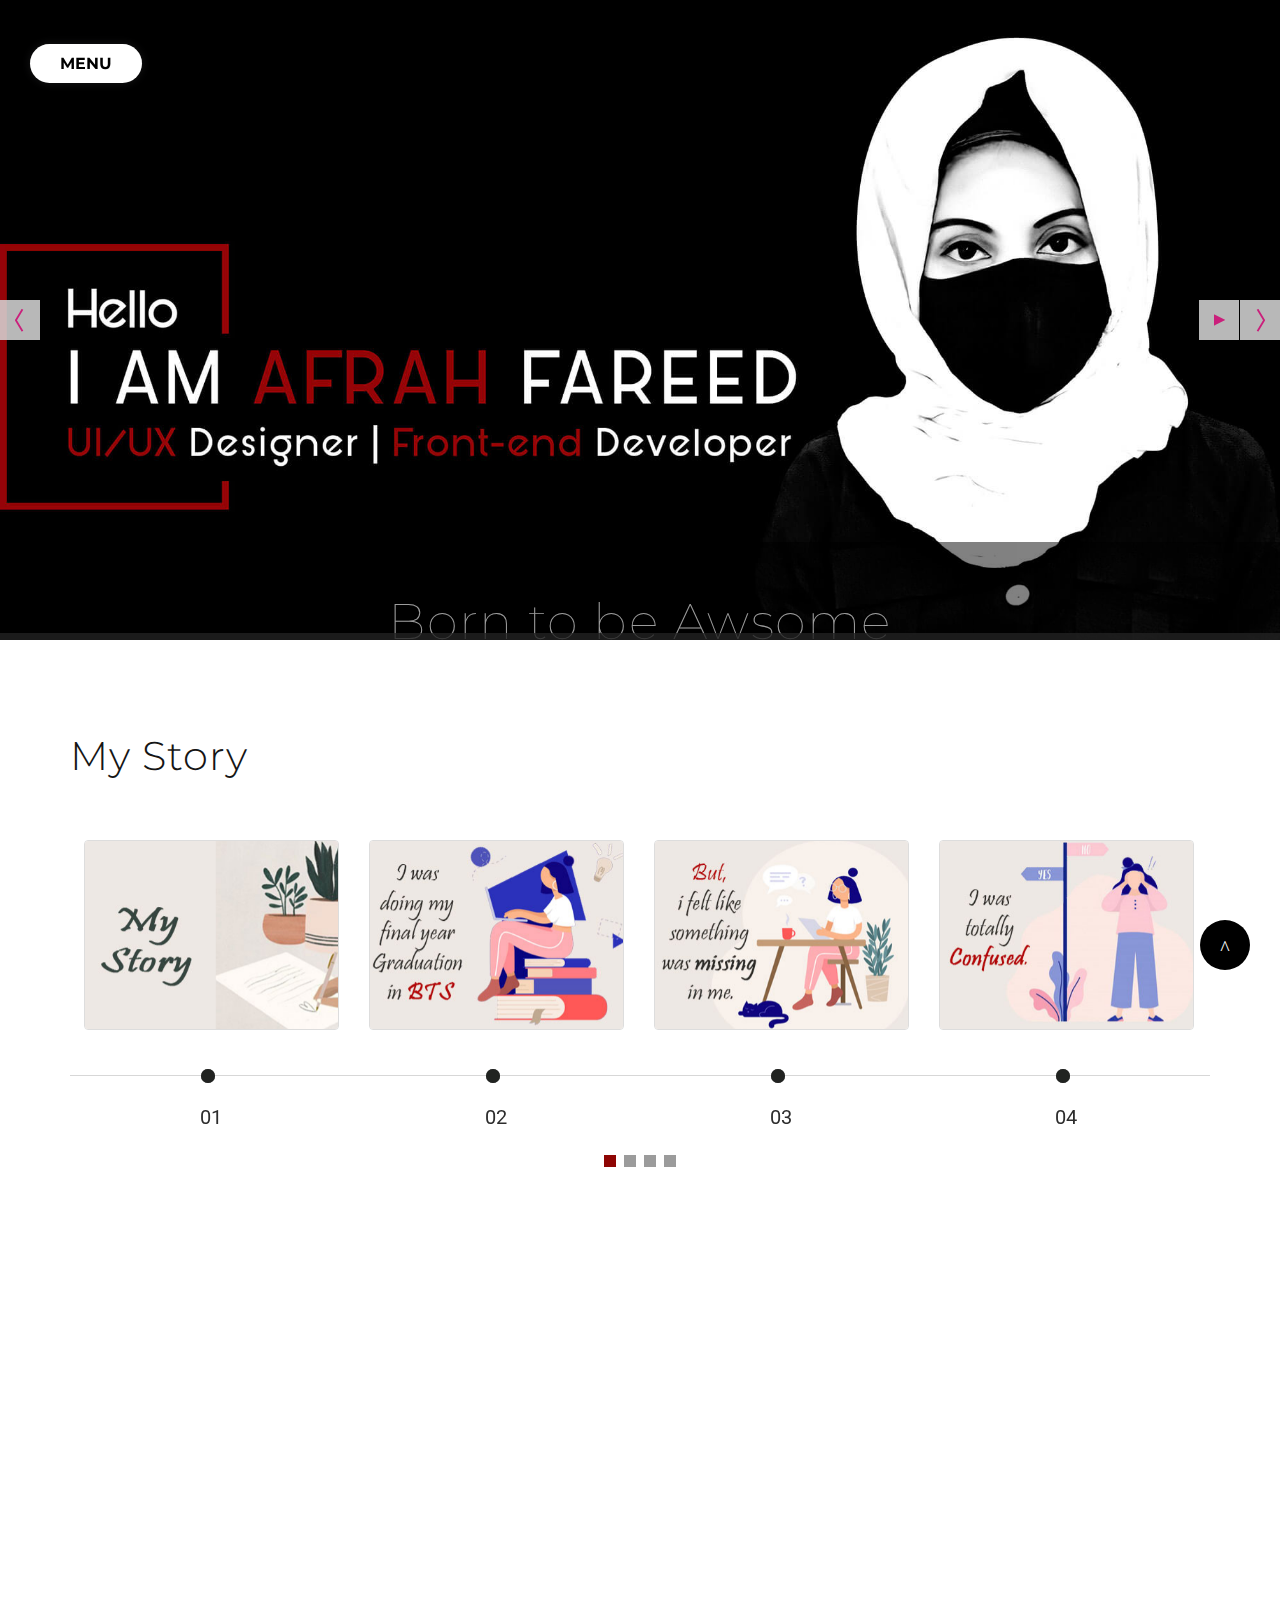
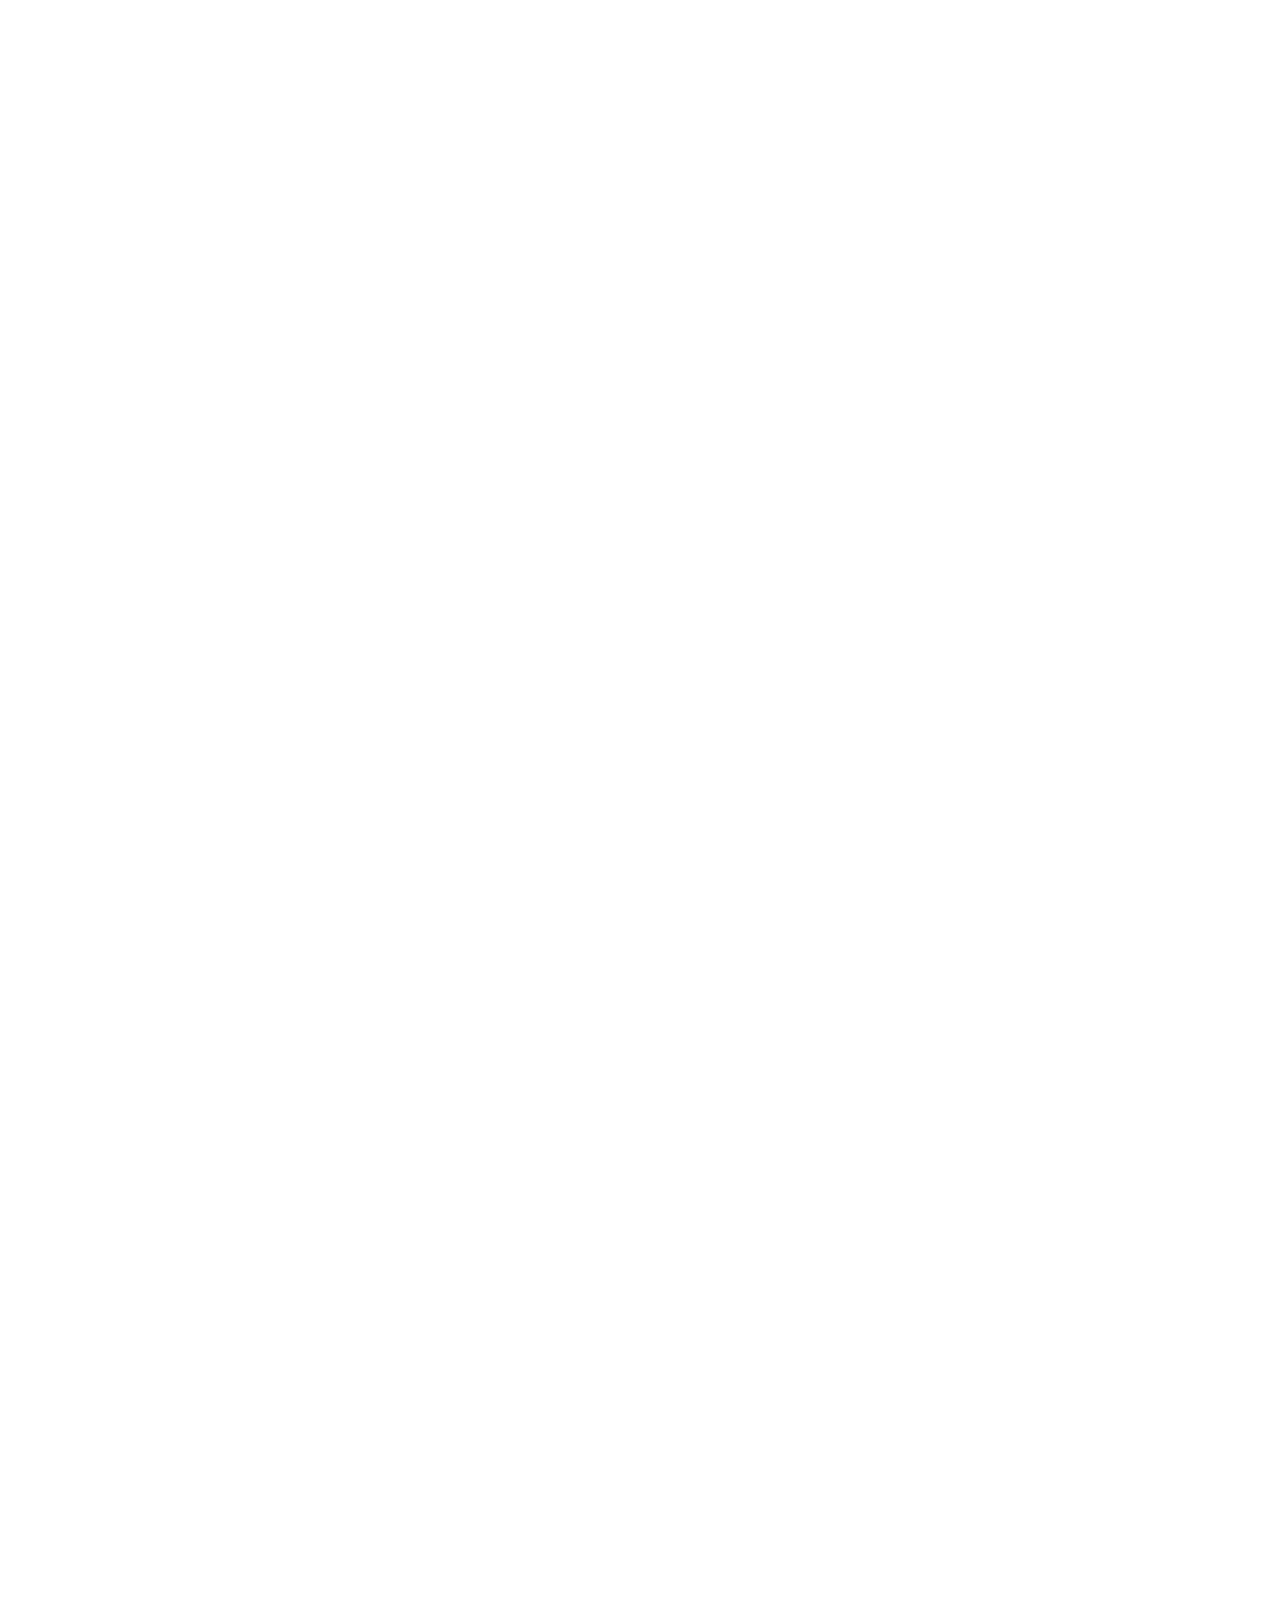
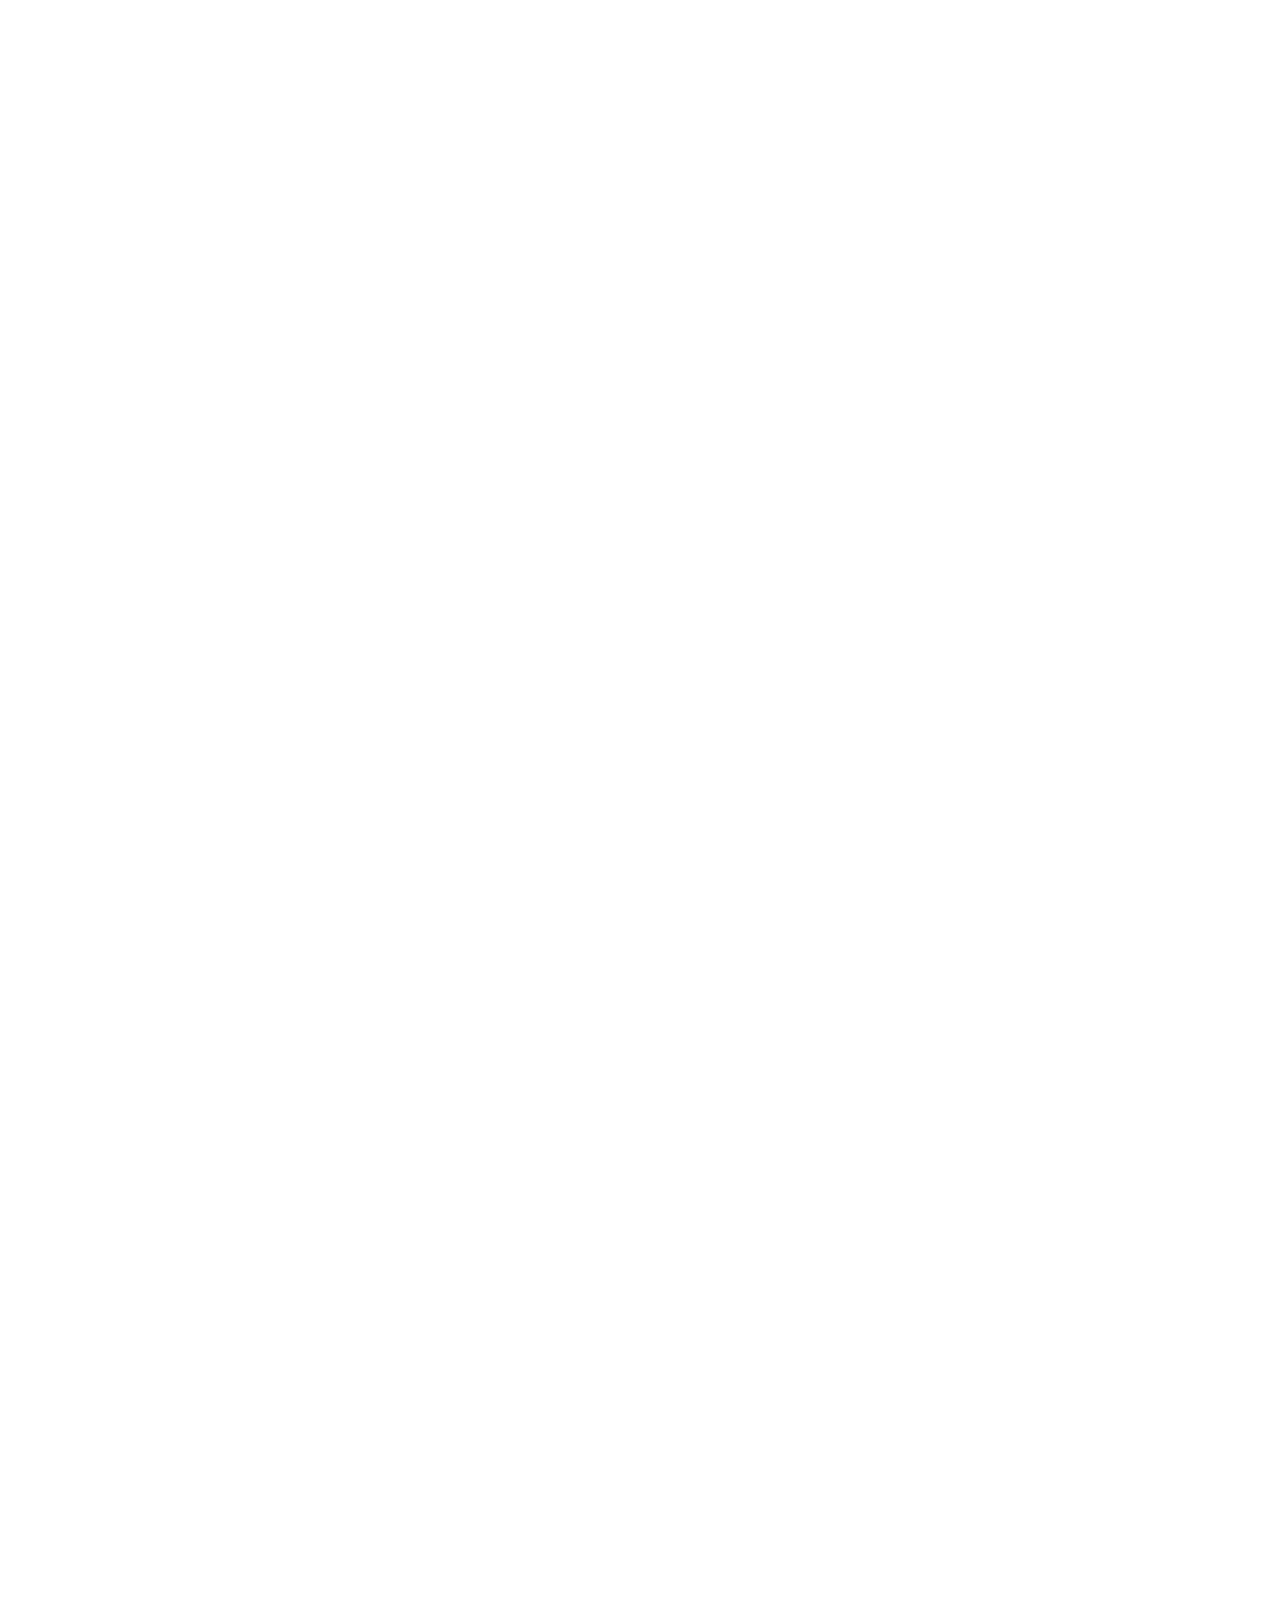
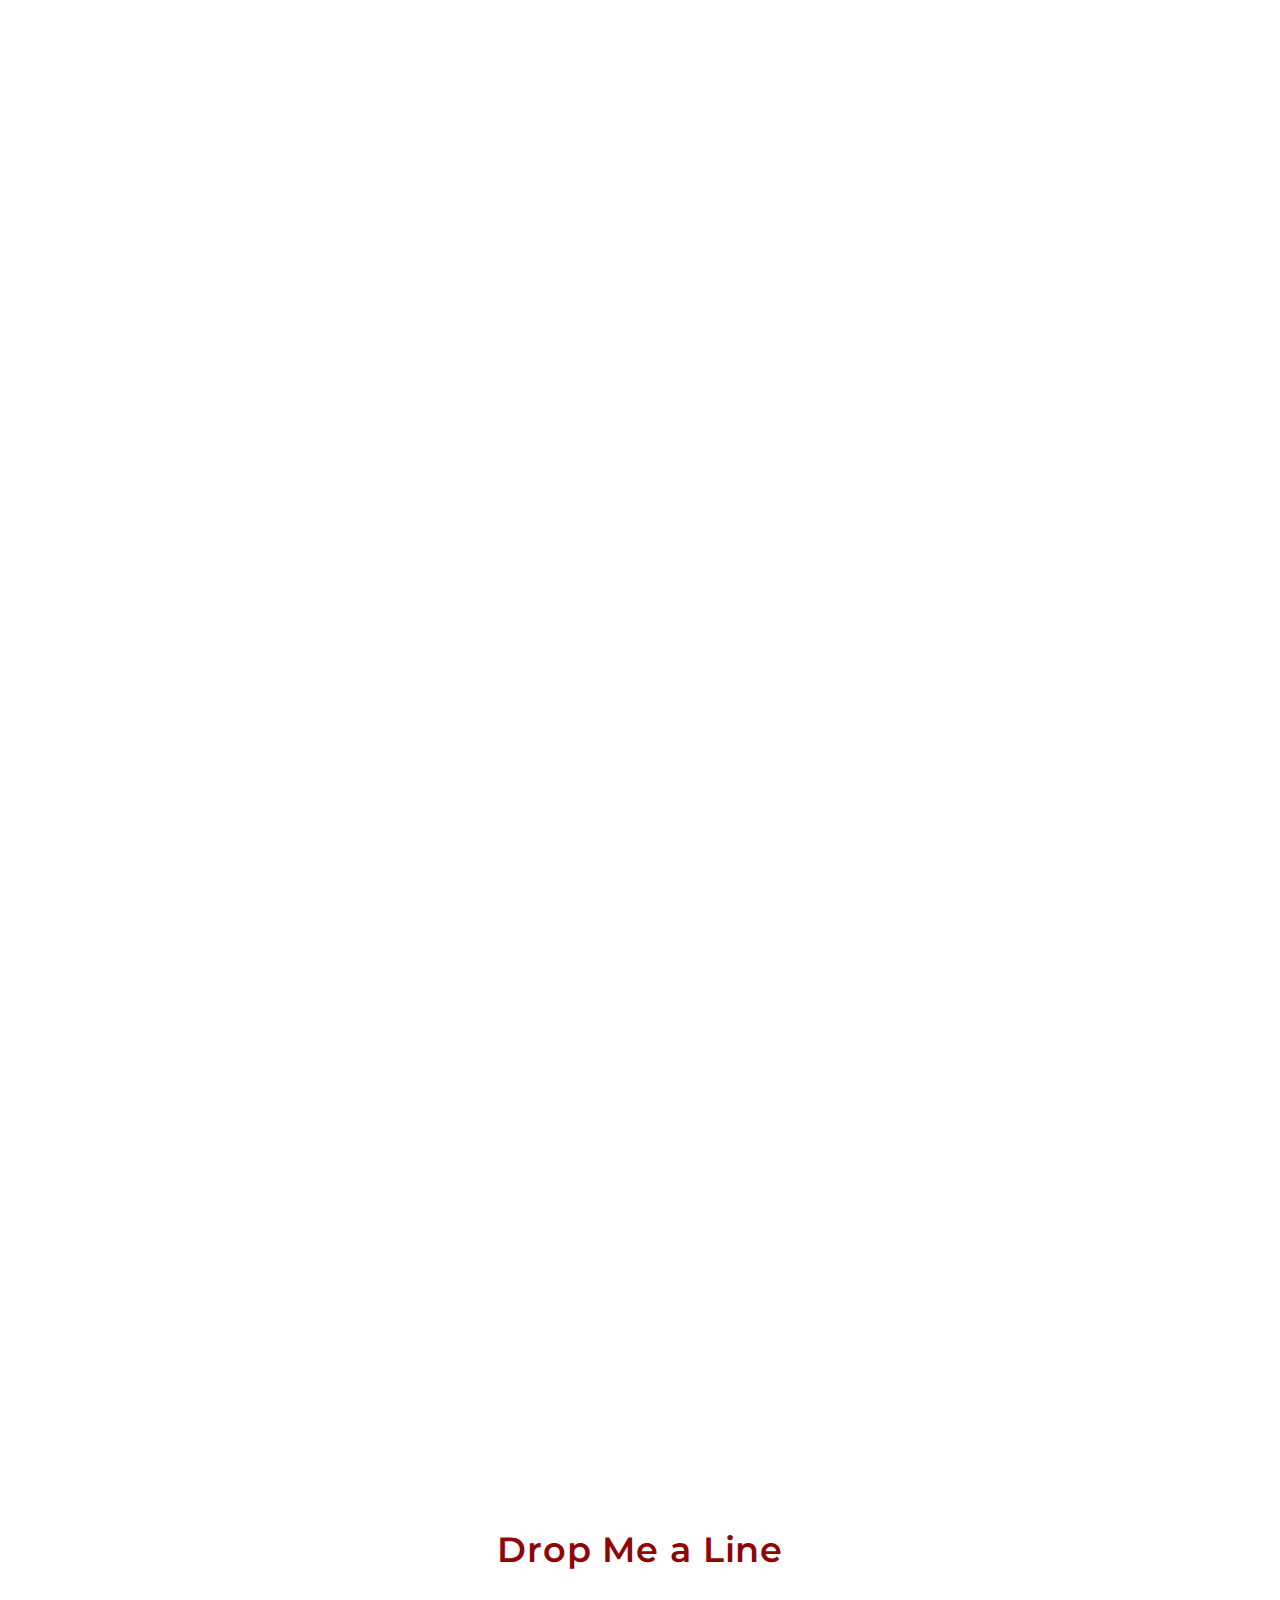
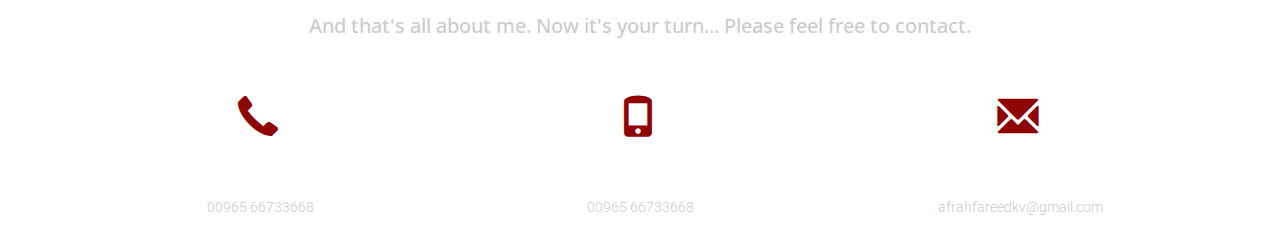
==== commit 7047321a: "Update index.html" ====
--- a/index.html
+++ b/index.html
@@ -1,1560 +1,1561 @@
-<!DOCTYPE html>
-<html>
-
-<!-- Head -->
-
-<head>
-
-    <!-- My Portfolio confidential -->
-    <title>Portfolio</title>
-
-
-    <!-- Custom-Stylesheet-Links -->
-    <!-- Bootstrap-CSS -->
-    <link rel="stylesheet" href="css/bootstrap.min.css" type="text/css" media="all">
-    <!-- Insex-Page.CSS -->
-    <link rel="stylesheet" href="css/style.css" type="text/css" media="all">
-    <!-- Slider-CSS -->
-    <link rel="stylesheet" href="css/camera.css" id="camera-css" type="text/css" media="all">
-    <!-- Portfolio-CSS -->
-    <link rel="stylesheet" href="css/swipebox.css" type="text/css" media="all">
-    <!-- storytimeline-CSS -->
-    <link rel="stylesheet" href="css/story.css">
-    <!-- storytimeline-CSS -->
-    <link rel="stylesheet" href="css/fonts.css">
-
-    <!-- slck-CSS -->
-    <link rel="stylesheet" href="css/slick.css">
-
-    <!-- //Custom-Stylesheet-Links -->
-
-    <!-- Fonts -->
-    <link rel="stylesheet" href="//fonts.googleapis.com/css?family=Open+Sans:400,300,600,700" type="text/css" media="all">
-    <link rel="stylesheet" href="//fonts.googleapis.com/css?family=Montserrat:400,700" type="text/css" media="all">
-    <link rel="stylesheet" href="//fonts.googleapis.com/css?family=Roboto:400,100,300,500,700,900" type="text/css" media="all">
-
-
-    <!-- //Fonts -->
-
-    <!-- Supportive-JavaScript -->
-    <script src="js/modernizr.js"></script>
-
-    <!-- //Supportive-JavaScript -->
-
-    <!-- Global Mailform Output-->
-    <div class="snackbars" id="form-output-global"></div>
-
-</head>
-<!-- //Head -->
-
-
-
-<!-- Body -->
-
-<body id="myPage" data-spy="scroll" data-target=".navbar" data-offset="60">
-
-
-
-    <!-- Header -->
-    <div class="agileheaderw3ls" id="agilehomewthree">
-
-        <!-- Navigation -->
-        <section class="cd-section wow fadeInDown" data-wow-duration="2s" data-wow-delay="0.5s">
-            <a class="cd-bouncy-nav-trigger" href="#">MENU</a>
-        </section>
-        <div class="cd-bouncy-nav-modal">
-            <nav>
-
-                <ul class="cd-bouncy-nav">
-                    <li><a class="scroll" href="#HOME">HOME</a></li>
-                    <li><a class="scroll" href="#ABOUT">MY STORY</a></li>
-                    <li><a class="scroll" href="#agileaboutaitsabout">WHO AM I</a></li>
-                    <li><a class="scroll" href="#projects">WEBSITE</a></li>
-                    <li><a class="scroll" href="#portfolio">PORTFOLIO</a></li>
-                    <li><a class="scroll" href="#skills">SKILLS</a></li>
-                    <!-- <li><a class="scroll" href="#interests">INTERESTS</a></li>
-					<li><a class="scroll" href="#w3threespecialityw3ls">WHY ME</a></li>
-					<li><a class="scroll" href="#contact">CONTACT</a></li> -->
-                </ul>
-            </nav>
-            <a href="#0" class="cd-close">Close modal</a>
-        </div>
-        <!-- //Navigation -->
-
-        <!-- Slider -->
-        <div class="w3slideraits">
-            <div class="camera_wrap w3layouts agileits camera_magenta_skin" id="camera_wrap_2">
-                <div data-src="images/slide-1.jpg" class="w3layouts agileits">
-                    <div class="camera_caption w3layouts agileits fadeFromBottom">
-                        <h3 class="w3layouts agileits">Born to be Awsome</h3>
-                    </div>
-                </div>
-                <div class="w3layouts agileits" data-src="images/slide-2.jpg">
-                    <div class="camera_caption w3layouts agileits fadeFromBottom">
-                        <h3 class="w3layouts agileits">I am a Creative Designer</h3>
-                    </div>
-                </div>
-                <div data-src="images/slide-3.jpg" class="w3layouts agileits">
-                    <div class="camera_caption w3layouts agileits fadeFromBottom">
-                        <h3 class="w3layouts agileits">I'm having 5 years of experience</h3>
-                    </div>
-                </div>
-                <div class="w3layouts agileits" data-src="images/slide-4.jpg">
-                    <div class="camera_caption w3layouts agileits fadeFromBottom">
-                        <h3 class="w3layouts agileits">Designing is not only a profession; it's my passion</h3>
-                    </div>
-                </div>
-
-            </div>
-        </div>
-        <!-- //Slider -->
-
-    </div>
-    <!-- //Header -->
-
-
-    <!--My story-->
-    <section id="ABOUT" class="section section-md section-fluid bg-default wow fadeInDown" data-wow-duration="2s" data-wow-delay="0.5s">
-        <div class="container">
-            <!-- <h2 class="wow slideInUp" data-wow-delay="0s">My Story</h2> -->
-            <h3 class="wow fadeInDown" data-wow-duration="2s" data-wow-delay="0.5s">My Story</h3>
-
-
-            <!-- Owl Carousel-->
-            <div class="owl-carousel owl-classic owl-timeline" data-items="1" data-md-items="2" data-lg-items="3" data-xl-items="4" data-margin="30" data-stage-padding="15" data-xxl-stage-padding="0" data-autoplay="true" data-nav="true" data-dots="true">
-                <div class="owl-item">
-
-                    <!-- Thumbnail Classic-->
-                    <article class="thumbnail thumbnail-mary thumbnail-md wow fadeInDown" data-wow-duration="2s" data-wow-delay="0.5s">
-                        <div class="thumbnail-mary-figure"><img src="images/project-1-420x308.jpg" alt="" width="420" height="308" />
-                        </div>
-                        <div class="thumbnail-mary-caption">
-                            <a class="icon fl-bigmug-line-zoom60" href="images/mystory.jpg" data-lightgallery="item"><img src="images/mystory.jpg" alt="" width="420" height="308" /></a>
-                        </div>
-                    </article>
-                    <div class="thumbnail-mary-description">
-                        <h5 class="thumbnail-mary-project">
-                            <a href="#"></a>
-                        </h5><span class="thumbnail-mary-decor"></span>
-                        <h5 class="thumbnail-mary-time">
-                            <time datetime="1999">01</time>
-                        </h5>
-                    </div>
-                </div>
-
-                <div class="owl-item">
-
-                    <!-- Thumbnail Classic-->
-                    <article class="thumbnail thumbnail-mary thumbnail-md wow fadeInDown" data-wow-duration="2s" data-wow-delay="0.5s">
-                        <div class="thumbnail-mary-figure"><img src="images/project-2-420x308.jpg" alt="" width="420" height="308" />
-                        </div>
-                        <div class="thumbnail-mary-caption">
-                            <a class="icon fl-bigmug-line-zoom60" href="images/mystory.jpg" data-lightgallery="item"><img src="images/mystory.jpg" alt="" width="420" height="308" /></a>
-                        </div>
-                    </article>
-                    <div class="thumbnail-mary-description">
-                        <h5 class="thumbnail-mary-project">
-                            <a href="#"></a>
-                        </h5><span class="thumbnail-mary-decor"></span>
-                        <h5 class="thumbnail-mary-time">
-                            <time datetime="2005">02</time>
-                        </h5>
-                    </div>
-                </div>
-                <div class="owl-item">
-
-                    <!-- Thumbnail Classic-->
-                    <article class="thumbnail thumbnail-mary thumbnail-md wow fadeInDown" data-wow-duration="2s" data-wow-delay="0.5s">
-                        <div class="thumbnail-mary-figure"><img src="images/project-3-420x308.jpg" alt="" width="420" height="308" />
-                        </div>
-                        <div class="thumbnail-mary-caption">
-                            <a class="icon fl-bigmug-line-zoom60" href="images/mystory.jpg" data-lightgallery="item"><img src="images/mystory.jpg" alt="" width="420" height="308" /></a>
-                        </div>
-                    </article>
-                    <div class="thumbnail-mary-description">
-                        <h5 class="thumbnail-mary-project">
-                            <a href="#"></a>
-                        </h5><span class="thumbnail-mary-decor"></span>
-                        <h5 class="thumbnail-mary-time">
-                            <time datetime="2010">03</time>
-                        </h5>
-                    </div>
-                </div>
-                <div class="owl-item">
-
-                    <!-- Thumbnail Classic-->
-                    <article class="thumbnail thumbnail-mary thumbnail-md wow fadeInDown" data-wow-duration="2s" data-wow-delay="0.5s">
-                        <div class="thumbnail-mary-figure"><img src="images/project-4-420x308.jpg" alt="" width="420" height="308" />
-                        </div>
-                        <div class="thumbnail-mary-caption">
-                            <a class="icon fl-bigmug-line-zoom60" href="images/mystory.jpg" data-lightgallery="item"><img src="images/mystory.jpg" alt="" width="420" height="308" /></a>
-                        </div>
-                    </article>
-                    <div class="thumbnail-mary-description">
-                        <h5 class="thumbnail-mary-project">
-                            <a href="#"></a>
-                        </h5><span class="thumbnail-mary-decor"></span>
-                        <h5 class="thumbnail-mary-time">
-                            <time datetime="2013">04</time>
-                        </h5>
-                    </div>
-                </div>
-                <div class="owl-item">
-
-                    <!-- Thumbnail Classic-->
-                    <article class="thumbnail thumbnail-mary thumbnail-md wow fadeInDown" data-wow-duration="2s" data-wow-delay="0.5s">
-                        <div class="thumbnail-mary-figure"><img src="images/project-5-420x308.jpg" alt="" width="420" height="308" />
-                        </div>
-                        <div class="thumbnail-mary-caption">
-                            <a class="icon fl-bigmug-line-zoom60" href="images/mystory.jpg" data-lightgallery="item"><img src="images/mystory.jpg" alt="" width="420" height="308" /></a>
-                        </div>
-                    </article>
-                    <div class="thumbnail-mary-description">
-                        <h5 class="thumbnail-mary-project">
-                            <a href="#"></a>
-                        </h5><span class="thumbnail-mary-decor"></span>
-                        <h5 class="thumbnail-mary-time">
-                            <time datetime="2019">05</time>
-                        </h5>
-                    </div>
-                </div>
-
-                <div class="owl-item">
-
-                    <!-- Thumbnail Classic-->
-                    <article class="thumbnail thumbnail-mary thumbnail-md wow fadeInDown" data-wow-duration="2s" data-wow-delay="0.5s">
-                        <div class="thumbnail-mary-figure"><img src="images/project-6-420x308.jpg" alt="" width="420" height="308" />
-                        </div>
-                        <div class="thumbnail-mary-caption">
-                            <a class="icon fl-bigmug-line-zoom60" href="images/mystory.jpg" data-lightgallery="item"><img src="images/mystory.jpg" alt="" width="420" height="308" /></a>
-                        </div>
-                    </article>
-                    <div class="thumbnail-mary-description">
-                        <h5 class="thumbnail-mary-project">
-                            <a href="#"></a>
-                        </h5><span class="thumbnail-mary-decor"></span>
-                        <h5 class="thumbnail-mary-time">
-                            <time datetime="1999">06</time>
-                        </h5>
-                    </div>
-                </div>
-
-                <div class="owl-item">
-
-                    <!-- Thumbnail Classic-->
-                    <article class="thumbnail thumbnail-mary thumbnail-md wow fadeInDown" data-wow-duration="2s" data-wow-delay="0.5s">
-                        <div class="thumbnail-mary-figure"><img src="images/project-7-420x308.jpg" alt="" width="420" height="308" />
-                        </div>
-                        <div class="thumbnail-mary-caption">
-                            <a class="icon fl-bigmug-line-zoom60" href="images/mystory.jpg" data-lightgallery="item"><img src="images/mystory.jpg" alt="" width="420" height="308" /></a>
-                        </div>
-                    </article>
-                    <div class="thumbnail-mary-description">
-                        <h5 class="thumbnail-mary-project">
-                            <a href="#"></a>
-                        </h5><span class="thumbnail-mary-decor"></span>
-                        <h5 class="thumbnail-mary-time">
-                            <time datetime="1999">07</time>
-                        </h5>
-                    </div>
-                </div>
-
-                <div class="owl-item">
-
-                    <!-- Thumbnail Classic-->
-                    <article class="thumbnail thumbnail-mary thumbnail-md wow fadeInDown" data-wow-duration="2s" data-wow-delay="0.5s">
-                        <div class="thumbnail-mary-figure"><img src="images/project-8-420x308.jpg" alt="" width="420" height="308" />
-                        </div>
-                        <div class="thumbnail-mary-caption">
-                            <a class="icon fl-bigmug-line-zoom60" href="images/mystory.jpg" data-lightgallery="item"><img src="images/mystory.jpg" alt="" width="420" height="308" /></a>
-                        </div>
-                    </article>
-                    <div class="thumbnail-mary-description">
-                        <h5 class="thumbnail-mary-project">
-                            <a href="#"></a>
-                        </h5><span class="thumbnail-mary-decor"></span>
-                        <h5 class="thumbnail-mary-time">
-                            <time datetime="1999">08</time>
-                        </h5>
-                    </div>
-                </div>
-
-                <div class="owl-item">
-
-                    <!-- Thumbnail Classic-->
-                    <article class="thumbnail thumbnail-mary thumbnail-md wow fadeInDown" data-wow-duration="2s" data-wow-delay="0.5s">
-                        <div class="thumbnail-mary-figure"><img src="images/project-9-420x308.jpg" alt="" width="420" height="308" />
-                        </div>
-                        <div class="thumbnail-mary-caption">
-                            <a class="icon fl-bigmug-line-zoom60" href="images/mystory.jpg" data-lightgallery="item"><img src="images/mystory.jpg" alt="" width="420" height="308" /></a>
-                        </div>
-                    </article>
-                    <div class="thumbnail-mary-description">
-                        <h5 class="thumbnail-mary-project">
-                            <a href="#"></a>
-                        </h5><span class="thumbnail-mary-decor"></span>
-                        <h5 class="thumbnail-mary-time">
-                            <time datetime="1999">09</time>
-                        </h5>
-                    </div>
-                </div>
-
-                <div class="owl-item">
-
-                    <!-- Thumbnail Classic-->
-                    <article class="thumbnail thumbnail-mary thumbnail-md wow fadeInDown" data-wow-duration="2s" data-wow-delay="0.5s">
-                        <div class="thumbnail-mary-figure"><img src="images/project-10-420x308.jpg" alt="" width="420" height="308" />
-                        </div>
-                        <div class="thumbnail-mary-caption">
-                            <a class="icon fl-bigmug-line-zoom60" href="images/mystory.jpg" data-lightgallery="item"><img src="images/mystory.jpg" alt="" width="420" height="308" /></a>
-                        </div>
-                    </article>
-                    <div class="thumbnail-mary-description">
-                        <h5 class="thumbnail-mary-project">
-                            <a href="#"></a>
-                        </h5><span class="thumbnail-mary-decor"></span>
-                        <h5 class="thumbnail-mary-time">
-                            <time datetime="1999">10</time>
-                        </h5>
-                    </div>
-                </div>
-
-                <div class="owl-item">
-
-                    <!-- Thumbnail Classic-->
-                    <article class="thumbnail thumbnail-mary thumbnail-md wow fadeInDown" data-wow-duration="2s" data-wow-delay="0.5s">
-                        <div class="thumbnail-mary-figure"><img src="images/project-11-420x308.jpg" alt="" width="420" height="308" />
-                        </div>
-                        <div class="thumbnail-mary-caption">
-                            <a class="icon fl-bigmug-line-zoom60" href="images/mystory.jpg" data-lightgallery="item"><img src="images/mystory.jpg" alt="" width="420" height="308" /></a>
-                        </div>
-                    </article>
-                    <div class="thumbnail-mary-description">
-                        <h5 class="thumbnail-mary-project">
-                            <a href="#"></a>
-                        </h5><span class="thumbnail-mary-decor"></span>
-                        <h5 class="thumbnail-mary-time">
-                            <time datetime="1999">11</time>
-                        </h5>
-                    </div>
-                </div>
-
-                <div class="owl-item">
-
-                    <!-- Thumbnail Classic-->
-                    <article class="thumbnail thumbnail-mary thumbnail-md wow fadeInDown" data-wow-duration="2s" data-wow-delay="0.5s">
-                        <div class="thumbnail-mary-figure"><img src="images/project-12-420x308.jpg" alt="" width="420" height="308" />
-                        </div>
-                        <div class="thumbnail-mary-caption">
-                            <a class="icon fl-bigmug-line-zoom60" href="images/mystory.jpg" data-lightgallery="item"><img src="images/mystory.jpg" alt="" width="420" height="308" /></a>
-                        </div>
-                    </article>
-                    <div class="thumbnail-mary-description">
-                        <h5 class="thumbnail-mary-project">
-                            <a href="#"></a>
-                        </h5><span class="thumbnail-mary-decor"></span>
-                        <h5 class="thumbnail-mary-time">
-                            <time datetime="1999">12</time>
-                        </h5>
-                    </div>
-                </div>
-
-                <div class="owl-item">
-
-                    <!-- Thumbnail Classic-->
-                    <article class="thumbnail thumbnail-mary thumbnail-md wow fadeInDown" data-wow-duration="2s" data-wow-delay="0.5s">
-                        <div class="thumbnail-mary-figure"><img src="images/project-13-420x308.jpg" alt="" width="420" height="308" />
-                        </div>
-                        <div class="thumbnail-mary-caption">
-                            <a class="icon fl-bigmug-line-zoom60" href="images/mystory.jpg" data-lightgallery="item"><img src="images/mystory.jpg" alt="" width="420" height="308" /></a>
-                        </div>
-                    </article>
-                    <div class="thumbnail-mary-description">
-                        <h5 class="thumbnail-mary-project">
-                            <a href="#"></a>
-                        </h5><span class="thumbnail-mary-decor"></span>
-                        <h5 class="thumbnail-mary-time">
-                            <time datetime="1999">13</time>
-                        </h5>
-                    </div>
-                </div>
-
-                <div class="owl-item">
-
-                    <!-- Thumbnail Classic-->
-                    <article class="thumbnail thumbnail-mary thumbnail-md wow fadeInDown" data-wow-duration="2s" data-wow-delay="0.5s">
-                        <div class="thumbnail-mary-figure"><img src="images/project-14-420x308.jpg" alt="" width="420" height="308" />
-                        </div>
-                        <div class="thumbnail-mary-caption">
-                            <a class="icon fl-bigmug-line-zoom60" href="images/mystory.jpg" data-lightgallery="item"><img src="images/mystory.jpg" alt="" width="420" height="308" /></a>
-                        </div>
-                    </article>
-                    <div class="thumbnail-mary-description">
-                        <h5 class="thumbnail-mary-project">
-                            <a href="#"></a>
-                        </h5><span class="thumbnail-mary-decor"></span>
-                        <h5 class="thumbnail-mary-time">
-                            <time datetime="1999">14</time>
-                        </h5>
-                    </div>
-                </div>
-
-                <div class="owl-item">
-
-                    <!-- Thumbnail Classic-->
-                    <article class="thumbnail thumbnail-mary thumbnail-md wow fadeInDown" data-wow-duration="2s" data-wow-delay="0.5s">
-                        <div class="thumbnail-mary-figure"><img src="images/project-15-420x308.jpg" alt="" width="420" height="308" />
-                        </div>
-                        <div class="thumbnail-mary-caption">
-                            <a class="icon fl-bigmug-line-zoom60" href="images/mystory.jpg" data-lightgallery="item"><img src="images/mystory.jpg" alt="" width="420" height="308" /></a>
-                        </div>
-                    </article>
-                    <div class="thumbnail-mary-description">
-                        <h5 class="thumbnail-mary-project">
-                            <a href="#"></a>
-                        </h5><span class="thumbnail-mary-decor"></span>
-                        <h5 class="thumbnail-mary-time">
-                            <time datetime="1999">15</time>
-                        </h5>
-                    </div>
-                </div>
-            </div>
-        </div>
-    </section>
-
-    <!-- my story -->
-
-
-    <!-- About -->
-    <div class="agileaboutaitsabout wow fadeInDown" data-wow-duration="2s" data-wow-delay="0.5s" id="agileaboutaitsabout">
-        <div class="agileaboutaits">
-            <div class="container">
-
-                <div class="col-md-6 col-sm-6 agileaboutaits-grid agileaboutaits-info  wow fadeInDown" data-wow-duration="1000ms" data-wow-delay="300ms">
-                    <h1>Who Am I?</h1>
-                    <P>Senior UI/UX Design specialist / Frond-end Developer with 5+ years of experience in different position (4 + years in designing field from conceptualization to delivery). Expert at interdepartmental coordination and communication. Also
-                        an experienced Trainer cum software demonstrator having ability to lead a team. Proficiency in Adobe Creative Suite, Skilled in Microsoft Office Suite and Crystal Reports. I have working experience in HTML, CSS, Javascript, Figma,
-                        MS SQL,My SQL. Ability of stretching the boundaries of the self-knowledge in any subject which is totally considered to be a new and having patience & confidence in handling any situation under the working atmosphere.</P>
-                    <button class="btn btn-primary" data-toggle="modal" data-target="#myModal">READ MORE<span
-							class="glyphicon glyphicon-arrow-right" aria-hidden="true"></span></button>
-                </div>
-
-                <div class="col-md-6 col-sm-6 agileaboutaits-grid agileaboutaits-image ">
-                    <div class="agileaboutaits-image-1 wow fadeInDown" data-wow-duration="1000ms" data-wow-delay="300ms">
-                        <img src="images/about-1.jpg" alt="Couture">
-                    </div>
-                    <div class="agileaboutaits-image-2 wow fadeInDown" data-wow-duration="1000ms" data-wow-delay="300ms">
-                        <img src="images/about-2.jpg" alt="Couture">
-                    </div>
-                    <div class="clearfix"></div>
-                </div>
-                <div class="clearfix"></div>
-
-
-
-            </div>
-        </div>
-    </div>
-    <!-- //About -->
-
-
-
-
-    <!-- Website Samples -->
-
-    <section id="projects" class="Subsideries_home wow fadeInDown" data-wow-duration="2s" data-wow-delay="0.5s">
-        <div class="container">
-            <h3>Frontend Projects</h3>
-
-            <div class="row">
-
-                <div class="col-md-12 subs_slider subsid-hold">
-                    <div class=" wow fadeInDown" data-wow-duration="2s" data-wow-delay="0.5s">
-                        <a href="https://mawaqaa.com/clients/demos/nccal_demo/nccal_2021/index.html" target="_blank"><img src="images/nccal.jpg" alt=""></a>
-                    </div>
-                    <div class=" wow fadeInDown" data-wow-duration="2s" data-wow-delay="0.5s">
-                        <a href="https://mawaqaa.com/clients/demos/mohe/html/index.html" target="_blank"><img src="images/mohe.jpg" alt=""></a>
-                    </div>
-
-                    <div class=" wow fadeInDown" data-wow-duration="2s" data-wow-delay="0.5s">
-                        <a href="https://mawaqaa.com/clients/demos/showfir/html/showfir_landing_page/home.html" target="_blank"><img src="images/showfir.jpg" alt=""></a>
-                    </div>
-
-                    <div class=" wow fadeInDown" data-wow-duration="2s" data-wow-delay="0.5s">
-                        <a href="https://mawaqaa.com/clients/demos/securities_house/v1/index.html" target="_blank"><img src="images/securities.jpg" alt=""></a>
-                    </div>
-
-                    <div class=" wow fadeInDown" data-wow-duration="2s" data-wow-delay="0.5s">
-                        <a href="https://mawaqaa.com/clients/demos/behbehani/html/index.html" target="_blank"><img src="images/behbehani.jpg" alt=""></a>
-                    </div>
-                    <div class=" wow fadeInDown" data-wow-duration="2s" data-wow-delay="0.5s">
-                        <a href="https://mawaqaa.com/clients/demos/venus/index.html" target="_blank"><img src="images/venus.jpg" alt=""></a>
-                    </div>
-
-                    <div class=" wow fadeInDown" data-wow-duration="2s" data-wow-delay="0.5s">
-                        <a href="https://mawaqaa.com/clients/demos/Las_Palmas/html/Las_Palmas/index.html" target="_blank"><img src="images/lap_palmas.jpg" alt=""></a>
-                    </div>
-
-                    <div class=" wow fadeInDown" data-wow-duration="2s" data-wow-delay="0.5s">
-                        <a href="https://mawaqaa.com/clients/demos/Gulfauto/v4/index.html" target="_blank"><img src="images/gulfAuto.jpg" alt=""></a>
-                    </div>
-
-                    <div class=" wow fadeInDown" data-wow-duration="2s" data-wow-delay="0.5s">
-                        <a href="https://mawaqaa.com/clients/demos/my_lawyer/html/index.html" target="_blank"><img src="images/my_lawyer.jpg" alt=""></a>
-                    </div>
-
-                    <div class=" wow fadeInDown" data-wow-duration="2s" data-wow-delay="0.5s">
-                        <a href="https://mawaqaa.com/clients/demos/dressme/html/index.html" target="_blank"><img src="images/dressme.jpg" alt=""></a>
-                    </div>
-
-                </div>
-                
-                <!-- <div class="col-md-12 website-desc">
-                    <P>Click on the above to explore each website</P>
-                </div> -->
-
-
-
-            </div>
-
-
-        </div>
-    </section>
-
-    <!-- website samples -->
-
-
-
-
-    <!-- Portfolio -->
-    <div class="portfolio wow fadeInDown" data-wow-duration="2s" data-wow-delay="0.5s" id="portfolio">
-        <h3>Portfolio</h3>
-
-        <div class="tabs tabs-style-bar">
-            <nav>
-                <ul>
-                    <li><a href="#section-bar-1" class="icon icon-box"><span>APP & GAMES</span></a></li>
-                    <li><a href="#section-bar-2" class="icon icon-display"><span>WEB UI</span></a></li>
-                    <li><a href="#section-bar-3" class="icon icon-upload"><span>PRINT DESIGNS</span></a></li>
-                    <li><a href="#section-bar-4" class="icon icon-tools"><span>LOGO & ICON</span></a></li>
-                </ul>
-            </nav>
-
-            <div class="content-wrap">
-
-                <!-- Tab-1 -->
-                <section id="section-bar-1" class="agileits w3layouts">
-                    <h4>App & Games</h4>
-                    <div class="gallery-grids">
-                        <div class="col-md-4 col-sm-4 gallery-top">
-                            <a href="images/Digital-1.jpg" class="swipebox">
-                                <figure class="effect-bubba">
-                                    <img src="images/Digital-1.jpg" alt="" class="img-responsive">
-                                    <figcaption>
-                                        <h4>Iphone Redesign</h4>
-                                    </figcaption>
-                                </figure>
-                            </a>
-                        </div>
-                        <div class="col-md-4 col-sm-4 gallery-top">
-                            <a href="images/Digital-2.jpg" class="swipebox">
-                                <figure class="effect-bubba">
-                                    <img src="images/Digital-2.jpg" alt="" class="img-responsive">
-                                    <figcaption>
-                                        <h4>Game UI</h4>
-                                    </figcaption>
-                                </figure>
-                            </a>
-                        </div>
-                        <div class="col-md-4 col-sm-4 gallery-top">
-                            <a href="images/Digital-3.jpg" class="swipebox">
-                                <figure class="effect-bubba">
-                                    <img src="images/Digital-3.jpg" alt="" class="img-responsive">
-                                    <figcaption>
-                                        <h4>Real Estate App</h4>
-                                    </figcaption>
-                                </figure>
-                            </a>
-                        </div>
-                        <div class="col-md-4 col-sm-4 gallery-top">
-                            <a href="images/Digital-4.jpg" class="swipebox">
-                                <figure class="effect-bubba">
-                                    <img src="images/Digital-4.jpg" alt="" class="img-responsive">
-                                    <figcaption>
-                                        <h4>Pet App</h4>
-                                    </figcaption>
-                                </figure>
-                            </a>
-                        </div>
-                        <div class="col-md-4 col-sm-4 gallery-top">
-                            <a href="images/Digital-5.jpg" class="swipebox">
-                                <figure class="effect-bubba">
-                                    <img src="images/Digital-5.jpg" alt="" class="img-responsive">
-                                    <figcaption>
-                                        <h4>Music Player</h4>
-                                    </figcaption>
-                                </figure>
-                            </a>
-                        </div>
-                        <div class="col-md-4 col-sm-4 gallery-top">
-                            <a href="images/Digital-6.jpg" class="swipebox">
-                                <figure class="effect-bubba">
-                                    <img src="images/Digital-6.jpg" alt="" class="img-responsive">
-                                    <figcaption>
-                                        <h4>Task</h4>
-                                    </figcaption>
-                                </figure>
-                            </a>
-                        </div>
-                        <div class="col-md-4 col-sm-4 gallery-top">
-                            <a href="images/Digital-7.jpg" class="swipebox">
-                                <figure class="effect-bubba">
-                                    <img src="images/Digital-7.jpg" alt="" class="img-responsive">
-                                    <figcaption>
-                                        <h4>Ecommerce App</h4>
-                                    </figcaption>
-                                </figure>
-                            </a>
-                        </div>
-                        <div class="col-md-4 col-sm-4 gallery-top">
-                            <a href="images/Digital-8.jpg" class="swipebox">
-                                <figure class="effect-bubba">
-                                    <img src="images/Digital-8.jpg" alt="" class="img-responsive">
-                                    <figcaption>
-                                        <h4>Whatsapp Redesign</h4>
-                                    </figcaption>
-                                </figure>
-                            </a>
-                        </div>
-                        <div class="col-md-4 col-sm-4 gallery-top">
-                            <a href="images/Digital-9.jpg" class="swipebox">
-                                <figure class="effect-bubba">
-                                    <img src="images/Digital-9.jpg" alt="" class="img-responsive">
-                                    <figcaption>
-                                        <h4>Game Dark</h4>
-                                    </figcaption>
-                                </figure>
-                            </a>
-                        </div>
-                        <div class="clearfix"></div>
-                    </div>
-                </section>
-                <!-- //Tab-1 -->
-
-                <!-- Tab-2 -->
-                <section id="section-bar-2" class="agileits w3layouts">
-                    <h4>Web UI</h4>
-                    <div class="gallery-grids">
-                        <div class="col-md-4 col-sm-4 gallery-top">
-                            <a href="images/web-1.jpg" class="swipebox">
-                                <figure class="effect-bubba">
-                                    <img src="images/web-1.jpg" alt="" class="img-responsive">
-                                    <figcaption>
-                                        <h4>Website</h4>
-                                    </figcaption>
-                                </figure>
-                            </a>
-                        </div>
-                        <div class="col-md-4 col-sm-4 gallery-top">
-                            <a href="images/web-2.jpg" class="swipebox">
-                                <figure class="effect-bubba">
-                                    <img src="images/web-2.jpg" alt="" class="img-responsive">
-                                    <figcaption>
-                                        <h4>Web App</h4>
-                                    </figcaption>
-                                </figure>
-                            </a>
-                        </div>
-                        <div class="col-md-4 col-sm-4 gallery-top">
-                            <a href="images/web-3.jpg" class="swipebox">
-                                <figure class="effect-bubba">
-                                    <img src="images/web-3.jpg" alt="" class="img-responsive">
-                                    <figcaption>
-                                        <h4>Login Screen</h4>
-                                    </figcaption>
-                                </figure>
-                            </a>
-                        </div>
-                        <div class="col-md-4 col-sm-4 gallery-top">
-                            <a href="images/web-4.jpg" class="swipebox">
-                                <figure class="effect-bubba">
-                                    <img src="images/web-4.jpg" alt="" class="img-responsive">
-                                    <figcaption>
-                                        <h4>Website</h4>
-                                    </figcaption>
-                                </figure>
-                            </a>
-                        </div>
-                        <div class="col-md-4 col-sm-4 gallery-top">
-                            <a href="images/web-5.jpg" class="swipebox">
-                                <figure class="effect-bubba">
-                                    <img src="images/web-5.jpg" alt="" class="img-responsive">
-                                    <figcaption>
-                                        <h4>Website</h4>
-                                    </figcaption>
-                                </figure>
-                            </a>
-                        </div>
-                        <div class="col-md-4 col-sm-4 gallery-top">
-                            <a href="images/web-6.jpg" class="swipebox">
-                                <figure class="effect-bubba">
-                                    <img src="images/web-6.jpg" alt="" class="img-responsive">
-                                    <figcaption>
-                                        <h4>Car Auction</h4>
-                                    </figcaption>
-                                </figure>
-                            </a>
-                        </div>
-                        <div class="col-md-4 col-sm-4 gallery-top">
-                            <a href="images/web-7.jpg" class="swipebox">
-                                <figure class="effect-bubba">
-                                    <img src="images/web-7.jpg" alt="" class="img-responsive">
-                                    <figcaption>
-                                        <h4>Website</h4>
-                                    </figcaption>
-                                </figure>
-                            </a>
-                        </div>
-                        <div class="col-md-4 col-sm-4 gallery-top">
-                            <a href="images/web-8.jpg" class="swipebox">
-                                <figure class="effect-bubba">
-                                    <img src="images/web-8.jpg" alt="" class="img-responsive">
-                                    <figcaption>
-                                        <h4>Landing Page</h4>
-                                    </figcaption>
-                                </figure>
-                            </a>
-                        </div>
-                        <div class="col-md-4 col-sm-4 gallery-top">
-                            <a href="images/web-9.jpg" class="swipebox">
-                                <figure class="effect-bubba">
-                                    <img src="images/web-9.jpg" alt="" class="img-responsive">
-                                    <figcaption>
-                                        <h4>Website</h4>
-                                    </figcaption>
-                                </figure>
-                            </a>
-                        </div>
-                        <div class="clearfix"></div>
-                    </div>
-                </section>
-
-                <!-- Tab-2 -->
-
-                <!-- Tab-3 -->
-                <section id="section-bar-3" class="agileits w3layouts">
-                    <h4>PRINT DESIGNS</h4>
-                    <div class="gallery-grids">
-                        <div class="col-md-4 col-sm-4 gallery-top">
-                            <a href="images/Print-1.jpg" class="swipebox">
-                                <figure class="effect-bubba">
-                                    <img src="images/Print-1.jpg" alt="" class="img-responsive">
-                                    <figcaption>
-                                        <h4>Company Profile</h4>
-                                    </figcaption>
-                                </figure>
-                            </a>
-                        </div>
-                        <div class="col-md-4 col-sm-4 gallery-top">
-                            <a href="images/Print-2.jpg" class="swipebox">
-                                <figure class="effect-bubba">
-                                    <img src="images/Print-2.jpg" alt="" class="img-responsive">
-                                    <figcaption>
-                                        <h4>Company Profile</h4>
-                                    </figcaption>
-                                </figure>
-                            </a>
-                        </div>
-                        <div class="col-md-4 col-sm-4 gallery-top">
-                            <a href="images/Print-3.jpg" class="swipebox">
-                                <figure class="effect-bubba">
-                                    <img src="images/Print-3.jpg" alt="" class="img-responsive">
-                                    <figcaption>
-                                        <h4>Company Profile</h4>
-                                    </figcaption>
-                                </figure>
-                            </a>
-                        </div>
-                        <div class="col-md-4 col-sm-4 gallery-top">
-                            <a href="images/Print-4.jpg" class="swipebox">
-                                <figure class="effect-bubba">
-                                    <img src="images/Print-4.jpg" alt="" class="img-responsive">
-                                    <figcaption>
-                                        <h4>Print Designs</h4>
-                                    </figcaption>
-                                </figure>
-                            </a>
-                        </div>
-                        <div class="col-md-4 col-sm-4 gallery-top">
-                            <a href="images/Print-5.jpg" class="swipebox">
-                                <figure class="effect-bubba">
-                                    <img src="images/Print-5.jpg" alt="" class="img-responsive">
-                                    <figcaption>
-                                        <h4>Print Designs</h4>
-                                    </figcaption>
-                                </figure>
-                            </a>
-                        </div>
-                        <div class="col-md-4 col-sm-4 gallery-top">
-                            <a href="images/Print-6.jpg" class="swipebox">
-                                <figure class="effect-bubba">
-                                    <img src="images/Print-6.jpg" alt="" class="img-responsive">
-                                    <figcaption>
-                                        <h4>Print Designs</h4>
-                                    </figcaption>
-                                </figure>
-                            </a>
-                        </div>
-                        <div class="col-md-4 col-sm-4 gallery-top">
-                            <a href="images/Print-7.jpg" class="swipebox">
-                                <figure class="effect-bubba">
-                                    <img src="images/Print-7.jpg" alt="" class="img-responsive">
-                                    <figcaption>
-                                        <h4>Print Designs</h4>
-                                    </figcaption>
-                                </figure>
-                            </a>
-                        </div>
-                        <div class="col-md-4 col-sm-4 gallery-top">
-                            <a href="images/Print-8.jpg" class="swipebox">
-                                <figure class="effect-bubba">
-                                    <img src="images/Print-8.jpg" alt="" class="img-responsive">
-                                    <figcaption>
-                                        <h4>Print Designs</h4>
-                                    </figcaption>
-                                </figure>
-                            </a>
-                        </div>
-                        <div class="col-md-4 col-sm-4 gallery-top">
-                            <a href="images/Print-9.jpg" class="swipebox">
-                                <figure class="effect-bubba">
-                                    <img src="images/Print-9.jpg" alt="" class="img-responsive">
-                                    <figcaption>
-                                        <h4>Print Designs</h4>
-                                    </figcaption>
-                                </figure>
-                            </a>
-                        </div>
-                        <div class="clearfix"></div>
-                    </div>
-                </section>
-                <!-- //Tab-3 -->
-
-                <!-- Tab-4 -->
-                <section id="section-bar-4" class="agileits w3layouts">
-                    <h4>Logos & Icons</h4>
-                    <div class="gallery-grids">
-                        <div class="col-md-4 col-sm-4 gallery-top">
-                            <a href="images/model-1.jpg" class="swipebox">
-                                <figure class="effect-bubba">
-                                    <img src="images/model-1.jpg" alt="" class="img-responsive">
-                                    <figcaption>
-                                        <h4>Logos</h4>
-                                    </figcaption>
-                                </figure>
-                            </a>
-                        </div>
-                        <div class="col-md-4 col-sm-4 gallery-top">
-                            <a href="images/model-2.jpg" class="swipebox">
-                                <figure class="effect-bubba">
-                                    <img src="images/model-2.jpg" alt="" class="img-responsive">
-                                    <figcaption>
-                                        <h4>Logos</h4>
-                                    </figcaption>
-                                </figure>
-                            </a>
-                        </div>
-                        <div class="col-md-4 col-sm-4 gallery-top">
-                            <a href="images/model-3.jpg" class="swipebox">
-                                <figure class="effect-bubba">
-                                    <img src="images/model-3.jpg" alt="" class="img-responsive">
-                                    <figcaption>
-                                        <h4>Logos</h4>
-                                    </figcaption>
-                                </figure>
-                            </a>
-                        </div>
-                        <div class="col-md-4 col-sm-4 gallery-top">
-                            <a href="images/model-4.jpg" class="swipebox">
-                                <figure class="effect-bubba">
-                                    <img src="images/model-4.jpg" alt="" class="img-responsive">
-                                    <figcaption>
-                                        <h4>Icons</h4>
-                                    </figcaption>
-                                </figure>
-                            </a>
-                        </div>
-                        <div class="col-md-4 col-sm-4 gallery-top">
-                            <a href="images/model-5.jpg" class="swipebox">
-                                <figure class="effect-bubba">
-                                    <img src="images/model-5.jpg" alt="" class="img-responsive">
-                                    <figcaption>
-                                        <h4>Icons</h4>
-                                    </figcaption>
-                                </figure>
-                            </a>
-                        </div>
-                        <div class="col-md-4 col-sm-4 gallery-top">
-                            <a href="images/model-6.jpg" class="swipebox">
-                                <figure class="effect-bubba">
-                                    <img src="images/model-6.jpg" alt="" class="img-responsive">
-                                    <figcaption>
-                                        <h4>Icons</h4>
-                                    </figcaption>
-                                </figure>
-                            </a>
-                        </div>
-                        <div class="col-md-4 col-sm-4 gallery-top">
-                            <a href="images/model-7.jpg" class="swipebox">
-                                <figure class="effect-bubba">
-                                    <img src="images/model-7.jpg" alt="" class="img-responsive">
-                                    <figcaption>
-                                        <h4>Icons</h4>
-                                    </figcaption>
-                                </figure>
-                            </a>
-                        </div>
-                        <div class="col-md-4 col-sm-4 gallery-top">
-                            <a href="images/model-8.jpg" class="swipebox">
-                                <figure class="effect-bubba">
-                                    <img src="images/model-8.jpg" alt="" class="img-responsive">
-                                    <figcaption>
-                                        <h4>Icons</h4>
-                                    </figcaption>
-                                </figure>
-                            </a>
-                        </div>
-                        <div class="col-md-4 col-sm-4 gallery-top">
-                            <a href="images/model-9.jpg" class="swipebox">
-                                <figure class="effect-bubba">
-                                    <img src="images/model-9.jpg" alt="" class="img-responsive">
-                                    <figcaption>
-                                        <h4>Icons</h4>
-                                    </figcaption>
-                                </figure>
-                            </a>
-                        </div>
-                        <div class="clearfix"></div>
-                    </div>
-                </section>
-                <!-- //Tab-4 -->
-
-            </div>
-            <!-- //Content -->
-        </div>
-        <!-- //Tabs -->
-    </div>
-    <!-- //Portfolio -->
-
-
-
-
-
-
-    <!-- Progressive-Effects -->
-    <div class="progressive-effects wow fadeInDown" data-wow-duration="2s" data-wow-delay="0.5s" id="skills">
-        <div class="container">
-
-            <!-- Skills -->
-            <div id="about-us" class="parallax">
-                <h3>Skills</h3>
-
-                <div class="our-skills wow fadeInDown" data-wow-duration="1000ms" data-wow-delay="300ms">
-
-                    <div class="single-skill wow fadeInDown" data-wow-duration="1000ms" data-wow-delay="300ms">
-                        <p class="lead">Adobe Creative Suite </p>
-                        <div class="progress">
-                            <div class="progress-bar progress-bar-primary six-sec-ease-in-out" role="progressbar" aria-valuetransitiongoal="90">90%</div>
-                        </div>
-                    </div>
-
-                    <div class="single-skill wow fadeInDown" data-wow-duration="1000ms" data-wow-delay="300ms">
-                        <p class="lead">HTML</p>
-                        <div class="progress">
-                            <div class="progress-bar progress-bar-primary six-sec-ease-in-out" role="progressbar" aria-valuetransitiongoal="90">90%</div>
-                        </div>
-                    </div>
-
-                    <div class="single-skill wow fadeInDown" data-wow-duration="1000ms" data-wow-delay="300ms">
-                        <p class="lead">CSS </p>
-                        <div class="progress">
-                            <div class="progress-bar progress-bar-primary six-sec-ease-in-out" role="progressbar" aria-valuetransitiongoal="90">90%</div>
-                        </div>
-                    </div>
-
-                    <div class="single-skill wow fadeInDown" data-wow-duration="1000ms" data-wow-delay="300ms">
-                        <p class="lead">Javascript </p>
-                        <div class="progress">
-                            <div class="progress-bar progress-bar-primary six-sec-ease-in-out" role="progressbar" aria-valuetransitiongoal="70">70%</div>
-                        </div>
-                    </div>
-
-                    <div class="single-skill wow fadeInDown" data-wow-duration="1000ms" data-wow-delay="400ms">
-                        <p class="lead">Visual Studio / Visual Studio Code</p>
-                        <div class="progress">
-                            <div class="progress-bar progress-bar-primary six-sec-ease-in-out" role="progressbar" aria-valuetransitiongoal="85">85%</div>
-                        </div>
-                    </div>
-                    <div class="single-skill wow fadeInDown" data-wow-duration="1000ms" data-wow-delay="300ms">
-                        <p class="lead">Adobe XD / Figma</p>
-                        <div class="progress">
-                            <div class="progress-bar progress-bar-primary six-sec-ease-in-out" role="progressbar" aria-valuetransitiongoal="85">85%</div>
-                        </div>
-                    </div>
-
-                    <div class="single-skill wow fadeInDown" data-wow-duration="1000ms" data-wow-delay="600ms">
-                        <p class="lead">MS SQL/ MY SQL</p>
-                        <div class="progress">
-                            <div class="progress-bar progress-bar-primary six-sec-ease-in-out" role="progressbar" aria-valuetransitiongoal="85">85%</div>
-                        </div>
-                    </div>
-                    <div class="single-skill wow fadeInDown" data-wow-duration="1000ms" data-wow-delay="600ms">
-                        <p class="lead">Crystal Reports</p>
-                        <div class="progress">
-                            <div class="progress-bar progress-bar-primary six-sec-ease-in-out" role="progressbar" aria-valuetransitiongoal="95">95%</div>
-                        </div>
-                    </div>
-                    <div class="single-skill wow fadeInDown" data-wow-duration="1000ms" data-wow-delay="600ms">
-                        <p class="lead">Branding</p>
-                        <div class="progress">
-                            <div class="progress-bar progress-bar-primary six-sec-ease-in-out" role="progressbar" aria-valuetransitiongoal="95">95%</div>
-                        </div>
-                    </div>
-                    <div class="single-skill wow fadeInDown" data-wow-duration="1000ms" data-wow-delay="600ms">
-                        <p class="lead">Typography</p>
-                        <div class="progress">
-                            <div class="progress-bar progress-bar-primary six-sec-ease-in-out" role="progressbar" aria-valuetransitiongoal="90">90%</div>
-                        </div>
-                    </div>
-                    <div class="single-skill wow fadeInDown" data-wow-duration="1000ms" data-wow-delay="600ms">
-                        <p class="lead">Iconography</p>
-                        <div class="progress">
-                            <div class="progress-bar progress-bar-primary six-sec-ease-in-out" role="progressbar" aria-valuetransitiongoal="95">95%</div>
-                        </div>
-                    </div>
-                    <div class="single-skill wow fadeInDown" data-wow-duration="1000ms" data-wow-delay="600ms">
-                        <p class="lead">Logo / Print Design</p>
-                        <div class="progress">
-                            <div class="progress-bar progress-bar-primary six-sec-ease-in-out" role="progressbar" aria-valuetransitiongoal="96">96%</div>
-                        </div>
-                    </div>
-                    <div class="single-skill wow fadeInDown" data-wow-duration="1000ms" data-wow-delay="600ms">
-                        <p class="lead">UI / UX Design</p>
-                        <div class="progress">
-                            <div class="progress-bar progress-bar-primary six-sec-ease-in-out" role="progressbar" aria-valuetransitiongoal="95">95%</div>
-                        </div>
-                    </div>
-                    <div class="single-skill wow fadeInDown" data-wow-duration="1000ms" data-wow-delay="600ms">
-                        <p class="lead">Communication</p>
-                        <div class="progress">
-                            <div class="progress-bar progress-bar-primary six-sec-ease-in-out" role="progressbar" aria-valuetransitiongoal="95">95%</div>
-                        </div>
-                    </div>
-                    <div class="single-skill wow fadeInDown" data-wow-duration="1000ms" data-wow-delay="600ms">
-                        <p class="lead">React</p>
-                        <div class="progress">
-                            <div class="progress-bar progress-bar-primary six-sec-ease-in-out" role="progressbar" aria-valuetransitiongoal="50">50%</div>
-                        </div>
-                    </div>
-                </div>
-            </div>
-            <!-- //Skills -->
-
-            <!-- Stats -->
-            <div id="interests" class="stats wow fadeInDown" data-wow-duration="2s" data-wow-delay="0.5s">
-                <h3>My Interests</h3>
-
-                <div class="stats-info">
-                    <div class="col-md-3 col-sm-3 stats-grid stats-grid-1">
-                        <div class="stats-img">
-                            <img src="images/s1.png" alt="Corsa Racer">
-                        </div>
-                        <!-- <div class='numscroller counter numscroller-big-bottom' data-slno='1' data-min='0' data-max='7000' data-delay='.5' data-increment=4></div> -->
-                        <p>Designing</p>
-                    </div>
-                    <div class="col-md-3 col-sm-3 stats-grid stats-grid-2">
-                        <div class="stats-img">
-                            <img src="images/s2.png" alt="Corsa Racer">
-                        </div>
-                        <!-- <div class='numscroller counter numscroller-big-bottom' data-slno='1' data-min='0' data-max='170' data-delay='8' data-increment="1">170</div> -->
-                        <p>Research</p>
-                    </div>
-                    <div class="col-md-3 col-sm-3 stats-grid stats-grid-3">
-                        <div class="stats-img">
-                            <img src="images/s3.png" alt="Corsa Racer">
-                        </div>
-                        <!-- <div class='numscroller counter numscroller-big-bottom' data-slno='1' data-min='0' data-max='19000' data-delay='.5' data-increment="11">19000</div> -->
-                        <p>Typography</p>
-                    </div>
-                    <div class="col-md-3 col-sm-3 stats-grid stats-grid-4">
-                        <div class="stats-img">
-                            <img src="images/s4.png" alt="Corsa Racer">
-                        </div>
-                        <!-- <div class='numscroller counter numscroller-big-bottom' data-slno='1' data-min='0' data-max='169' data-delay='8' data-increment="1">169</div> -->
-                        <p>Painting</p>
-                    </div>
-                    <div class="clearfix"></div>
-                </div>
-
-            </div>
-            <!-- //Stats -->
-
-        </div>
-    </div>
-    <!-- //Progressive-Effects -->
-
-    <!-- Speciality -->
-    <div class="w3threespecialityw3ls wow fadeInDown" data-wow-duration="2s" data-wow-delay="0.5s" id="w3threespecialityw3ls">
-        <div class="container">
-
-            <h2>Why Should You Hire Me!</h2>
-
-            <div class="grid cs-style-3">
-                <div class="col-md-4 col-sm-4 w3threespecialityw3ls-grid grid1">
-                    <figure>
-                        <div class="w3threespecialityw3ls-info">
-                            <img src="images/special-1.jpg" alt="Couture">
-                        </div>
-                        <figcaption>
-                            <h3>CREATIVITY</h3>
-                        </figcaption>
-                    </figure>
-                </div>
-                <div class="col-md-4 col-sm-4 w3threespecialityw3ls-grid grid2">
-                    <figure>
-                        <div class="w3threespecialityw3ls-info">
-                            <img src="images/special-2.jpg" alt="Couture">
-                        </div>
-                        <figcaption>
-                            <h3>Multi-Talent</h3>
-                        </figcaption>
-                    </figure>
-                </div>
-                <div class="col-md-4 col-sm-4 w3threespecialityw3ls-grid grid3">
-                    <figure>
-                        <div class="w3threespecialityw3ls-info">
-                            <img src="images/special-3.jpg" alt="Couture">
-                        </div>
-                        <figcaption>
-                            <h3>Colourscheme</h3>
-                        </figcaption>
-                    </figure>
-                </div>
-                <div class="col-md-4 col-sm-4 w3threespecialityw3ls-grid grid4">
-                    <figure>
-                        <div class="w3threespecialityw3ls-info">
-                            <img src="images/special-4.jpg" alt="Couture">
-                        </div>
-                        <figcaption>
-                            <h3>Vision&Ideas</h3>
-                        </figcaption>
-                    </figure>
-                </div>
-                <div class="col-md-4 col-sm-4 w3threespecialityw3ls-grid grid5">
-                    <figure>
-                        <div class="w3threespecialityw3ls-info">
-                            <img src="images/special-5.jpg" alt="Couture">
-                        </div>
-                        <figcaption>
-                            <h3>Passionate</h3>
-                        </figcaption>
-                    </figure>
-                </div>
-                <div class="col-md-4 col-sm-4 w3threespecialityw3ls-grid grid6">
-                    <figure>
-                        <div class="w3threespecialityw3ls-info">
-                            <img src="images/special-6.jpg" alt="Couture">
-                        </div>
-                        <figcaption>
-                            <h3>Team work</h3>
-                        </figcaption>
-                    </figure>
-                </div>
-                <div class="clearfix"></div>
-            </div>
-            <div class="clearfix"></div>
-
-        </div>
-    </div>
-    <!-- //Speciality -->
-
-
-
-
-
-
-
-    <!-- Map -->
-    <!-- <div id="map"></div> -->
-    <!-- //Map -->
-
-
-
-    <!-- Booking -->
-    <!-- <div class="w3layoutsbooking" id="contact">
-		<div class="container">
-
-			<h3>KEEP IN TOUCH</h3>
-
-			<div class="booking-form-aits"  data-form-output="form-output-global"  >
-				<form action="bat/rd-mailform.php" method="post" data-form-type="contactmail">
-					<input type="text" class="margin-right" name="Name" placeholder="NAME" required="">
-					<input type="email" name="Email" placeholder="EMAIL" required="">
-					<input type="text" class="margin-right" name="Phone Number" placeholder="PHONE NUMBER" required="">
-					<input type="text" name="Place" placeholder="PLACE" required="">
-					<textarea name="Message" placeholder="PROJECT DETAILS" required=""></textarea>
-					<div class="send-button agileits w3layouts">
-						<button class="btn btn-primary" >SEND MESSAGE<span class="glyphicon glyphicon-arrow-right" aria-hidden="true"></span></button>
-					</div>
-				</form>
-			</div>
-
-		</div>
-	</div> -->
-    <!-- //Booking -->
-
-
-
-    <!-- Footer -->
-    <div id="contact" class="footer">
-        <div class="container">
-
-            <h3>Drop Me a Line</h3>
-            <h5>And that's all about me. Now it's your turn... Please feel free to contact.</h5>
-
-            <div class="footer-grids">
-
-
-                <div class="col-md-4 col-sm-12 footer-grid footer-grid-2 phone">
-                    <span class="glyphicon glyphicon-earphone" aria-hidden="true"></span>
-                    <h4>Phone</h4>
-                    <p><a href="Tel:0096566733668">00965 66733668</a> </p>
-                    <!-- <p><span class="glyphicon glyphicon-earphone" aria-hidden="true"></span> +1 (739) 648-7114</p> -->
-                </div>
-
-                <div class="col-md-4 col-sm-12 footer-grid footer-grid-4 email">
-                    <span class="glyphicon glyphicon-phone" aria-hidden="true"></span>
-                    <h4>Whatsapp</h4>
-                    <p><a href="https://wa.me/0096566733668">00965 66733668</a></p>
-                    <!-- <p><span class="glyphicon glyphicon-envelope" aria-hidden="true"></span> <a href="mailto:afrahfareedkv@gmail.com"> afrahfareedkv@gmail.com</a></p> -->
-                </div>
-
-                <div class="col-md-4 col-sm-12 footer-grid footer-grid-4 email">
-                    <span class="glyphicon glyphicon-envelope" aria-hidden="true"></span>
-                    <h4>Email</h4>
-                    <p> <a href="mailto:afrahfareedkv@gmail.com">afrahfareedkv@gmail.com </a></p>
-                    <!-- <p><span class="glyphicon glyphicon-envelope" aria-hidden="true"></span> <a href="mailto:afrahfareedkv@gmail.com"> afrahfareedkv@gmail.com</a></p> -->
-                </div>
-
-
-                <!-- Newsletter -->
-                <!-- <div class="col-md-5 col-sm-5 footer-grid footer-grid-4 newsletter">
-					<h4>Newsletter</h4>
-					<form action="#" method="post">
-						<input type="text" placeholder="Email" name="Email" required="">
-						<input type="submit" value="SUBSCRIBE">
-					</form>
-				</div> -->
-                <!-- //Newsletter -->
-                <div class="clearfix"></div>
-
-            </div>
-
-            <!-- Copyright -->
-            <!-- <div class="copyright">
-				<p>&copy;All Rights Reserved<a href="#agilehomewthree" class="to-top scroll" title="To Top"><span
-							class="glyphicon glyphicon-chevron-up"></span></a></p>
-			</div> -->
-            <!-- //Copyright -->
-
-        </div>
-    </div>
-    <!-- //Footer -->
-
-
-    <!-- Tooltip -->
-    <div class="tooltip-content">
-
-        <div class="modal fade features-modal" id="myModal" tabindex="-1" role="dialog" aria-hidden="true">
-            <div class="modal-dialog modal-lg">
-                <div class="modal-content">
-                    <div class="modal-header">
-                        <button type="button" class="close" data-dismiss="modal" aria-hidden="true">&times;</button>
-                        <h4 class="modal-title">Afrah Fareed</h4>
-                    </div>
-                    <div class="modal-body">
-                        <img src="images/about-1.jpg" alt="Hitech Info">
-                        <h3>Me</h3>
-                        <p>I spend my days crafting websites, Logos and researching related topics to stay up to date. I live in Kuwait. I speak English, Malayalam, hindi and tamil. I’m constantly learning web technologies and other design related topics.
-                            I’m a skilled in many areas of designing.
-                        </p>
-                        <h3>Design process</h3>
-                        <p>My Design process always starts with a pencil and paper, scribbling ideas and concepts, thinking about the problem and the solution. Once I have an idea of what I want to achieve, I’ll then sit down at my computer and start with
-                            wire frames and low level mockups. Then add the imagery, typography design and details. One of the things I love about my Job, is the great tools I get to work with every day. And i'm really obsessed with designing because
-                            it's an idea of taking out something which is exactly running in my brain.</p>
-
-
-
-                    </div>
-                </div>
-            </div>
-        </div>
-
-    </div>
-    <!-- //Tooltip -->
-
-
-
-    <!-- Custom-JavaScript-File-Links -->
-
-    <!-- <script src="https://smtpjs.com/v3/smtp.js"></script>
-<script>
-	function sendMail()
-	{
-		debugger
-		Email.send({
-    Host : "smtp.gmail.com",
-    Username : "",
-    Password : "",
-    To : '',
-    From : "",
-    Subject : "This is the subject",
-    Body : "And this is the body"
-}).then(
-  message => alert(message)
-);
-	}
-</script> -->
-
-
-
-
-    <!-- Javascript for timeline my story-->
-    <script src="js/core.min.js"></script>
-    <!-- Javascript for timeline my story-->
-    <script src="js/script.js"></script>
-
-    <!-- Default-JavaScript -->
-    <script type="text/javascript" src="js/jquery.min.js"></script>
-    <script src="js/slick.js"></script>
-    <!-- Bootstrap-JavaScript -->
-    <script type="text/javascript" src="js/bootstrap.min.js"></script>
-
-    <!-- Slider-JavaScript-Files -->
-    <script type="text/javascript" src="js/jquery.easing.1.3.js"></script>
-    <script type="text/javascript" src="js/jquery.mobile.customized.min.js"></script>
-    <script type="text/javascript" src="js/camera.js"></script>
-    <script>
-        jQuery(function() {
-            jQuery('#camera_wrap_2').camera({
-                loader: 'bar',
-                speed: 1000,
-                pagination: false,
-                thumbnails: false,
-            });
-        });
-    </script>
-    <!-- //Slider-JavaScript-Files -->
-
-    <!-- Navigation-JavaScript -->
-    <script src="js/nav.js"></script>
-    <!-- //Navigation-JavaScript -->
-
-    <!-- Progressive-Effects-Animation-JavaScript -->
-    <script type="text/javascript" src="js/jquery.inview.min.js"></script>
-
-    <script type="text/javascript" src="js/wow.min.js"></script>
-    <script type="text/javascript" src="js/mousescroll.js"></script>
-    <script type="text/javascript" src="js/main.js"></script>
-
-    <!-- //Progressive-Effects-Animation-JavaScript -->
-
-    <!-- Stats-Number-Scroller-Animation-JavaScript -->
-    <script src="js/waypoints.min.js"></script>
-    <script src="js/counterup.min.js"></script>
-    <script>
-        jQuery(document).ready(function($) {
-            $('.counter').counterUp({
-                delay: 10,
-                time: 1000
-            });
-        });
-    </script>
-    <!-- //Stats-Number-Scroller-Animation-JavaScript -->
-
-    <!-- Gallery-Tab-JavaScript -->
-    <script src="js/cbpFWTabs.js"></script>
-    <script>
-        (function() {
-            [].slice.call(document.querySelectorAll('.tabs')).forEach(function(el) {
-                new CBPFWTabs(el);
-            });
-        })();
-    </script>
-    <!-- //Gallery-Tab-JavaScript -->
-
-    <!-- Swipe-Box-JavaScript -->
-    <script src="js/jquery.swipebox.min.js"></script>
-    <script type="text/javascript">
-        jQuery(function($) {
-            $(".swipebox").swipebox();
-        });
-    </script>
-    <!-- //Swipe-Box-JavaScript -->
-
-    <!-- Map-JavaScript -->
-    <script type="text/javascript" src="https://maps.googleapis.com/maps/api/js"></script>
-    <script type="text/javascript">
-        google.maps.event.addDomListener(window, 'load', init);
-
-        function init() {
-            var mapOptions = {
-                zoom: 11,
-                center: new google.maps.LatLng(40.6700, -73.9400),
-                styles: [{
-                    "featureType": "all",
-                    "elementType": "labels.text.fill",
-                    "stylers": [{
-                        "saturation": 36
-                    }, {
-                        "color": "#000000"
-                    }, {
-                        "lightness": 40
-                    }]
-                }, {
-                    "featureType": "all",
-                    "elementType": "labels.text.stroke",
-                    "stylers": [{
-                        "visibility": "on"
-                    }, {
-                        "color": "#000000"
-                    }, {
-                        "lightness": 16
-                    }]
-                }, {
-                    "featureType": "all",
-                    "elementType": "labels.icon",
-                    "stylers": [{
-                        "visibility": "off"
-                    }]
-                }, {
-                    "featureType": "administrative",
-                    "elementType": "geometry.fill",
-                    "stylers": [{
-                        "color": "#000000"
-                    }, {
-                        "lightness": 20
-                    }]
-                }, {
-                    "featureType": "administrative",
-                    "elementType": "geometry.stroke",
-                    "stylers": [{
-                        "color": "#000000"
-                    }, {
-                        "lightness": 17
-                    }, {
-                        "weight": 1.2
-                    }]
-                }, {
-                    "featureType": "landscape",
-                    "elementType": "geometry",
-                    "stylers": [{
-                        "color": "#000000"
-                    }, {
-                        "lightness": 20
-                    }]
-                }, {
-                    "featureType": "poi",
-                    "elementType": "geometry",
-                    "stylers": [{
-                        "color": "#000000"
-                    }, {
-                        "lightness": 21
-                    }]
-                }, {
-                    "featureType": "road.highway",
-                    "elementType": "geometry.fill",
-                    "stylers": [{
-                        "color": "#000000"
-                    }, {
-                        "lightness": 17
-                    }]
-                }, {
-                    "featureType": "road.highway",
-                    "elementType": "geometry.stroke",
-                    "stylers": [{
-                        "color": "#000000"
-                    }, {
-                        "lightness": 29
-                    }, {
-                        "weight": 0.2
-                    }]
-                }, {
-                    "featureType": "road.arterial",
-                    "elementType": "geometry",
-                    "stylers": [{
-                        "color": "#000000"
-                    }, {
-                        "lightness": 18
-                    }]
-                }, {
-                    "featureType": "road.local",
-                    "elementType": "geometry",
-                    "stylers": [{
-                        "color": "#000000"
-                    }, {
-                        "lightness": 16
-                    }]
-                }, {
-                    "featureType": "transit",
-                    "elementType": "geometry",
-                    "stylers": [{
-                        "color": "#000000"
-                    }, {
-                        "lightness": 19
-                    }]
-                }, {
-                    "featureType": "water",
-                    "elementType": "geometry",
-                    "stylers": [{
-                        "color": "#000000"
-                    }, {
-                        "lightness": 17
-                    }]
-                }]
-            };
-            var mapElement = document.getElementById('map');
-            var map = new google.maps.Map(mapElement, mapOptions);
-            var marker = new google.maps.Marker({
-                position: new google.maps.LatLng(40.6700, -73.9400),
-                map: map,
-            });
-        }
-    </script>
-    <!-- //Map-JavaScript -->
-
-    <!-- Smooth-Scrolling-JavaScript -->
-    <script type="text/javascript" src="js/move-top.js"></script>
-    <script type="text/javascript" src="js/easing.js"></script>
-    <script type="text/javascript">
-        jQuery(document).ready(function($) {
-            $(".scroll, .navbar li a, .footer li a").click(function(event) {
-                $('html,body').animate({
-                    scrollTop: $(this.hash).offset().top
-                }, 1000);
-            });
-        });
-    </script>
-
-
-    <!-- //Smooth-Scrolling-JavaScript -->
-
-    <!-- //Custom-JavaScript-File-Links -->
-
-
-</body>
-<!-- //Body -->
-
-
-
-</html>+<!DOCTYPE html>
+<html>
+
+<!-- Head -->
+
+<head>
+
+    <!-- My Portfolio confidential -->
+    <title>Portfolio</title>
+
+
+    <!-- Custom-Stylesheet-Links -->
+    <!-- Bootstrap-CSS -->
+    <link rel="stylesheet" href="css/bootstrap.min.css" type="text/css" media="all">
+    <!-- Insex-Page.CSS -->
+    <link rel="stylesheet" href="css/style.css" type="text/css" media="all">
+    <!-- Slider-CSS -->
+    <link rel="stylesheet" href="css/camera.css" id="camera-css" type="text/css" media="all">
+    <!-- Portfolio-CSS -->
+    <link rel="stylesheet" href="css/swipebox.css" type="text/css" media="all">
+    <!-- storytimeline-CSS -->
+    <link rel="stylesheet" href="css/story.css">
+    <!-- storytimeline-CSS -->
+    <link rel="stylesheet" href="css/fonts.css">
+
+    <!-- slck-CSS -->
+    <link rel="stylesheet" href="css/slick.css">
+
+    <!-- //Custom-Stylesheet-Links -->
+
+    <!-- Fonts -->
+    <link rel="stylesheet" href="//fonts.googleapis.com/css?family=Open+Sans:400,300,600,700" type="text/css" media="all">
+    <link rel="stylesheet" href="//fonts.googleapis.com/css?family=Montserrat:400,700" type="text/css" media="all">
+    <link rel="stylesheet" href="//fonts.googleapis.com/css?family=Roboto:400,100,300,500,700,900" type="text/css" media="all">
+
+
+    <!-- //Fonts -->
+
+    <!-- Supportive-JavaScript -->
+    <script src="js/modernizr.js"></script>
+
+    <!-- //Supportive-JavaScript -->
+
+    <!-- Global Mailform Output-->
+    <div class="snackbars" id="form-output-global"></div>
+
+</head>
+<!-- //Head -->
+
+
+
+<!-- Body -->
+
+<body id="myPage" data-spy="scroll" data-target=".navbar" data-offset="60">
+
+
+
+    <!-- Header -->
+    <div class="agileheaderw3ls" id="agilehomewthree">
+
+        <!-- Navigation -->
+        <section class="cd-section wow fadeInDown" data-wow-duration="2s" data-wow-delay="0.5s">
+            <a class="cd-bouncy-nav-trigger" href="#">MENU</a>
+        </section>
+        <div class="cd-bouncy-nav-modal">
+            <nav>
+
+                <ul class="cd-bouncy-nav">
+                    <li><a class="scroll" href="#HOME">HOME</a></li>
+                    <li><a class="scroll" href="#ABOUT">MY STORY</a></li>
+                    <li><a class="scroll" href="#agileaboutaitsabout">WHO AM I</a></li>
+                    <li><a class="scroll" href="#projects">WEBSITE</a></li>
+                    <li><a class="scroll" href="#portfolio">PORTFOLIO</a></li>
+                    <li><a class="scroll" href="#skills">SKILLS</a></li>
+                    <!-- <li><a class="scroll" href="#interests">INTERESTS</a></li>
+					<li><a class="scroll" href="#w3threespecialityw3ls">WHY ME</a></li>
+					<li><a class="scroll" href="#contact">CONTACT</a></li> -->
+                </ul>
+            </nav>
+            <a href="#0" class="cd-close">Close modal</a>
+        </div>
+        <!-- //Navigation -->
+
+        <!-- Slider -->
+        <div class="w3slideraits">
+            <div class="camera_wrap w3layouts agileits camera_magenta_skin" id="camera_wrap_2">
+                <div data-src="images/slide-1.jpg" class="w3layouts agileits">
+                    <div class="camera_caption w3layouts agileits fadeFromBottom">
+                        <h3 class="w3layouts agileits">Born to be Awsome</h3>
+                    </div>
+                </div>
+                <div class="w3layouts agileits" data-src="images/slide-2.jpg">
+                    <div class="camera_caption w3layouts agileits fadeFromBottom">
+                        <h3 class="w3layouts agileits">I am a Creative Designer</h3>
+                    </div>
+                </div>
+                <div data-src="images/slide-3.jpg" class="w3layouts agileits">
+                    <div class="camera_caption w3layouts agileits fadeFromBottom">
+                        <h3 class="w3layouts agileits">I'm having 5 years of experience</h3>
+                    </div>
+                </div>
+                <div class="w3layouts agileits" data-src="images/slide-4.jpg">
+                    <div class="camera_caption w3layouts agileits fadeFromBottom">
+                        <h3 class="w3layouts agileits">Designing is not only a profession; it's my passion</h3>
+                    </div>
+                </div>
+
+            </div>
+        </div>
+        <!-- //Slider -->
+
+    </div>
+    <!-- //Header -->
+
+
+    <!--My story-->
+    <section id="ABOUT" class="section section-md section-fluid bg-default wow fadeInDown" data-wow-duration="2s" data-wow-delay="0.5s">
+        <div class="container">
+            <!-- <h2 class="wow slideInUp" data-wow-delay="0s">My Story</h2> -->
+            <h3 class="wow fadeInDown" data-wow-duration="2s" data-wow-delay="0.5s">My Story</h3>
+
+
+            <!-- Owl Carousel-->
+            <div class="owl-carousel owl-classic owl-timeline" data-items="1" data-md-items="2" data-lg-items="3" data-xl-items="4" data-margin="30" data-stage-padding="15" data-xxl-stage-padding="0" data-autoplay="true" data-nav="true" data-dots="true">
+                <div class="owl-item">
+
+                    <!-- Thumbnail Classic-->
+                    <article class="thumbnail thumbnail-mary thumbnail-md wow fadeInDown" data-wow-duration="2s" data-wow-delay="0.5s">
+                        <div class="thumbnail-mary-figure"><img src="images/project-1-420x308.jpg" alt="" width="420" height="308" />
+                        </div>
+                        <div class="thumbnail-mary-caption">
+                            <a class="icon fl-bigmug-line-zoom60" href="images/mystory.jpg" data-lightgallery="item"><img src="images/mystory.jpg" alt="" width="420" height="308" /></a>
+                        </div>
+                    </article>
+                    <div class="thumbnail-mary-description">
+                        <h5 class="thumbnail-mary-project">
+                            <a href="#"></a>
+                        </h5><span class="thumbnail-mary-decor"></span>
+                        <h5 class="thumbnail-mary-time">
+                            <time datetime="1999">01</time>
+                        </h5>
+                    </div>
+                </div>
+
+                <div class="owl-item">
+
+                    <!-- Thumbnail Classic-->
+                    <article class="thumbnail thumbnail-mary thumbnail-md wow fadeInDown" data-wow-duration="2s" data-wow-delay="0.5s">
+                        <div class="thumbnail-mary-figure"><img src="images/project-2-420x308.jpg" alt="" width="420" height="308" />
+                        </div>
+                        <div class="thumbnail-mary-caption">
+                            <a class="icon fl-bigmug-line-zoom60" href="images/mystory.jpg" data-lightgallery="item"><img src="images/mystory.jpg" alt="" width="420" height="308" /></a>
+                        </div>
+                    </article>
+                    <div class="thumbnail-mary-description">
+                        <h5 class="thumbnail-mary-project">
+                            <a href="#"></a>
+                        </h5><span class="thumbnail-mary-decor"></span>
+                        <h5 class="thumbnail-mary-time">
+                            <time datetime="2005">02</time>
+                        </h5>
+                    </div>
+                </div>
+                <div class="owl-item">
+
+                    <!-- Thumbnail Classic-->
+                    <article class="thumbnail thumbnail-mary thumbnail-md wow fadeInDown" data-wow-duration="2s" data-wow-delay="0.5s">
+                        <div class="thumbnail-mary-figure"><img src="images/project-3-420x308.jpg" alt="" width="420" height="308" />
+                        </div>
+                        <div class="thumbnail-mary-caption">
+                            <a class="icon fl-bigmug-line-zoom60" href="images/mystory.jpg" data-lightgallery="item"><img src="images/mystory.jpg" alt="" width="420" height="308" /></a>
+                        </div>
+                    </article>
+                    <div class="thumbnail-mary-description">
+                        <h5 class="thumbnail-mary-project">
+                            <a href="#"></a>
+                        </h5><span class="thumbnail-mary-decor"></span>
+                        <h5 class="thumbnail-mary-time">
+                            <time datetime="2010">03</time>
+                        </h5>
+                    </div>
+                </div>
+                <div class="owl-item">
+
+                    <!-- Thumbnail Classic-->
+                    <article class="thumbnail thumbnail-mary thumbnail-md wow fadeInDown" data-wow-duration="2s" data-wow-delay="0.5s">
+                        <div class="thumbnail-mary-figure"><img src="images/project-4-420x308.jpg" alt="" width="420" height="308" />
+                        </div>
+                        <div class="thumbnail-mary-caption">
+                            <a class="icon fl-bigmug-line-zoom60" href="images/mystory.jpg" data-lightgallery="item"><img src="images/mystory.jpg" alt="" width="420" height="308" /></a>
+                        </div>
+                    </article>
+                    <div class="thumbnail-mary-description">
+                        <h5 class="thumbnail-mary-project">
+                            <a href="#"></a>
+                        </h5><span class="thumbnail-mary-decor"></span>
+                        <h5 class="thumbnail-mary-time">
+                            <time datetime="2013">04</time>
+                        </h5>
+                    </div>
+                </div>
+                <div class="owl-item">
+
+                    <!-- Thumbnail Classic-->
+                    <article class="thumbnail thumbnail-mary thumbnail-md wow fadeInDown" data-wow-duration="2s" data-wow-delay="0.5s">
+                        <div class="thumbnail-mary-figure"><img src="images/project-5-420x308.jpg" alt="" width="420" height="308" />
+                        </div>
+                        <div class="thumbnail-mary-caption">
+                            <a class="icon fl-bigmug-line-zoom60" href="images/mystory.jpg" data-lightgallery="item"><img src="images/mystory.jpg" alt="" width="420" height="308" /></a>
+                        </div>
+                    </article>
+                    <div class="thumbnail-mary-description">
+                        <h5 class="thumbnail-mary-project">
+                            <a href="#"></a>
+                        </h5><span class="thumbnail-mary-decor"></span>
+                        <h5 class="thumbnail-mary-time">
+                            <time datetime="2019">05</time>
+                        </h5>
+                    </div>
+                </div>
+
+                <div class="owl-item">
+
+                    <!-- Thumbnail Classic-->
+                    <article class="thumbnail thumbnail-mary thumbnail-md wow fadeInDown" data-wow-duration="2s" data-wow-delay="0.5s">
+                        <div class="thumbnail-mary-figure"><img src="images/project-6-420x308.jpg" alt="" width="420" height="308" />
+                        </div>
+                        <div class="thumbnail-mary-caption">
+                            <a class="icon fl-bigmug-line-zoom60" href="images/mystory.jpg" data-lightgallery="item"><img src="images/mystory.jpg" alt="" width="420" height="308" /></a>
+                        </div>
+                    </article>
+                    <div class="thumbnail-mary-description">
+                        <h5 class="thumbnail-mary-project">
+                            <a href="#"></a>
+                        </h5><span class="thumbnail-mary-decor"></span>
+                        <h5 class="thumbnail-mary-time">
+                            <time datetime="1999">06</time>
+                        </h5>
+                    </div>
+                </div>
+
+                <div class="owl-item">
+
+                    <!-- Thumbnail Classic-->
+                    <article class="thumbnail thumbnail-mary thumbnail-md wow fadeInDown" data-wow-duration="2s" data-wow-delay="0.5s">
+                        <div class="thumbnail-mary-figure"><img src="images/project-7-420x308.jpg" alt="" width="420" height="308" />
+                        </div>
+                        <div class="thumbnail-mary-caption">
+                            <a class="icon fl-bigmug-line-zoom60" href="images/mystory.jpg" data-lightgallery="item"><img src="images/mystory.jpg" alt="" width="420" height="308" /></a>
+                        </div>
+                    </article>
+                    <div class="thumbnail-mary-description">
+                        <h5 class="thumbnail-mary-project">
+                            <a href="#"></a>
+                        </h5><span class="thumbnail-mary-decor"></span>
+                        <h5 class="thumbnail-mary-time">
+                            <time datetime="1999">07</time>
+                        </h5>
+                    </div>
+                </div>
+
+                <div class="owl-item">
+
+                    <!-- Thumbnail Classic-->
+                    <article class="thumbnail thumbnail-mary thumbnail-md wow fadeInDown" data-wow-duration="2s" data-wow-delay="0.5s">
+                        <div class="thumbnail-mary-figure"><img src="images/project-8-420x308.jpg" alt="" width="420" height="308" />
+                        </div>
+                        <div class="thumbnail-mary-caption">
+                            <a class="icon fl-bigmug-line-zoom60" href="images/mystory.jpg" data-lightgallery="item"><img src="images/mystory.jpg" alt="" width="420" height="308" /></a>
+                        </div>
+                    </article>
+                    <div class="thumbnail-mary-description">
+                        <h5 class="thumbnail-mary-project">
+                            <a href="#"></a>
+                        </h5><span class="thumbnail-mary-decor"></span>
+                        <h5 class="thumbnail-mary-time">
+                            <time datetime="1999">08</time>
+                        </h5>
+                    </div>
+                </div>
+
+                <div class="owl-item">
+
+                    <!-- Thumbnail Classic-->
+                    <article class="thumbnail thumbnail-mary thumbnail-md wow fadeInDown" data-wow-duration="2s" data-wow-delay="0.5s">
+                        <div class="thumbnail-mary-figure"><img src="images/project-9-420x308.jpg" alt="" width="420" height="308" />
+                        </div>
+                        <div class="thumbnail-mary-caption">
+                            <a class="icon fl-bigmug-line-zoom60" href="images/mystory.jpg" data-lightgallery="item"><img src="images/mystory.jpg" alt="" width="420" height="308" /></a>
+                        </div>
+                    </article>
+                    <div class="thumbnail-mary-description">
+                        <h5 class="thumbnail-mary-project">
+                            <a href="#"></a>
+                        </h5><span class="thumbnail-mary-decor"></span>
+                        <h5 class="thumbnail-mary-time">
+                            <time datetime="1999">09</time>
+                        </h5>
+                    </div>
+                </div>
+
+                <div class="owl-item">
+
+                    <!-- Thumbnail Classic-->
+                    <article class="thumbnail thumbnail-mary thumbnail-md wow fadeInDown" data-wow-duration="2s" data-wow-delay="0.5s">
+                        <div class="thumbnail-mary-figure"><img src="images/project-10-420x308.jpg" alt="" width="420" height="308" />
+                        </div>
+                        <div class="thumbnail-mary-caption">
+                            <a class="icon fl-bigmug-line-zoom60" href="images/mystory.jpg" data-lightgallery="item"><img src="images/mystory.jpg" alt="" width="420" height="308" /></a>
+                        </div>
+                    </article>
+                    <div class="thumbnail-mary-description">
+                        <h5 class="thumbnail-mary-project">
+                            <a href="#"></a>
+                        </h5><span class="thumbnail-mary-decor"></span>
+                        <h5 class="thumbnail-mary-time">
+                            <time datetime="1999">10</time>
+                        </h5>
+                    </div>
+                </div>
+
+                <div class="owl-item">
+
+                    <!-- Thumbnail Classic-->
+                    <article class="thumbnail thumbnail-mary thumbnail-md wow fadeInDown" data-wow-duration="2s" data-wow-delay="0.5s">
+                        <div class="thumbnail-mary-figure"><img src="images/project-11-420x308.jpg" alt="" width="420" height="308" />
+                        </div>
+                        <div class="thumbnail-mary-caption">
+                            <a class="icon fl-bigmug-line-zoom60" href="images/mystory.jpg" data-lightgallery="item"><img src="images/mystory.jpg" alt="" width="420" height="308" /></a>
+                        </div>
+                    </article>
+                    <div class="thumbnail-mary-description">
+                        <h5 class="thumbnail-mary-project">
+                            <a href="#"></a>
+                        </h5><span class="thumbnail-mary-decor"></span>
+                        <h5 class="thumbnail-mary-time">
+                            <time datetime="1999">11</time>
+                        </h5>
+                    </div>
+                </div>
+
+                <div class="owl-item">
+
+                    <!-- Thumbnail Classic-->
+                    <article class="thumbnail thumbnail-mary thumbnail-md wow fadeInDown" data-wow-duration="2s" data-wow-delay="0.5s">
+                        <div class="thumbnail-mary-figure"><img src="images/project-12-420x308.jpg" alt="" width="420" height="308" />
+                        </div>
+                        <div class="thumbnail-mary-caption">
+                            <a class="icon fl-bigmug-line-zoom60" href="images/mystory.jpg" data-lightgallery="item"><img src="images/mystory.jpg" alt="" width="420" height="308" /></a>
+                        </div>
+                    </article>
+                    <div class="thumbnail-mary-description">
+                        <h5 class="thumbnail-mary-project">
+                            <a href="#"></a>
+                        </h5><span class="thumbnail-mary-decor"></span>
+                        <h5 class="thumbnail-mary-time">
+                            <time datetime="1999">12</time>
+                        </h5>
+                    </div>
+                </div>
+
+                <div class="owl-item">
+
+                    <!-- Thumbnail Classic-->
+                    <article class="thumbnail thumbnail-mary thumbnail-md wow fadeInDown" data-wow-duration="2s" data-wow-delay="0.5s">
+                        <div class="thumbnail-mary-figure"><img src="images/project-13-420x308.jpg" alt="" width="420" height="308" />
+                        </div>
+                        <div class="thumbnail-mary-caption">
+                            <a class="icon fl-bigmug-line-zoom60" href="images/mystory.jpg" data-lightgallery="item"><img src="images/mystory.jpg" alt="" width="420" height="308" /></a>
+                        </div>
+                    </article>
+                    <div class="thumbnail-mary-description">
+                        <h5 class="thumbnail-mary-project">
+                            <a href="#"></a>
+                        </h5><span class="thumbnail-mary-decor"></span>
+                        <h5 class="thumbnail-mary-time">
+                            <time datetime="1999">13</time>
+                        </h5>
+                    </div>
+                </div>
+
+                <div class="owl-item">
+
+                    <!-- Thumbnail Classic-->
+                    <article class="thumbnail thumbnail-mary thumbnail-md wow fadeInDown" data-wow-duration="2s" data-wow-delay="0.5s">
+                        <div class="thumbnail-mary-figure"><img src="images/project-14-420x308.jpg" alt="" width="420" height="308" />
+                        </div>
+                        <div class="thumbnail-mary-caption">
+                            <a class="icon fl-bigmug-line-zoom60" href="images/mystory.jpg" data-lightgallery="item"><img src="images/mystory.jpg" alt="" width="420" height="308" /></a>
+                        </div>
+                    </article>
+                    <div class="thumbnail-mary-description">
+                        <h5 class="thumbnail-mary-project">
+                            <a href="#"></a>
+                        </h5><span class="thumbnail-mary-decor"></span>
+                        <h5 class="thumbnail-mary-time">
+                            <time datetime="1999">14</time>
+                        </h5>
+                    </div>
+                </div>
+
+                <div class="owl-item">
+
+                    <!-- Thumbnail Classic-->
+                    <article class="thumbnail thumbnail-mary thumbnail-md wow fadeInDown" data-wow-duration="2s" data-wow-delay="0.5s">
+                        <div class="thumbnail-mary-figure"><img src="images/project-15-420x308.jpg" alt="" width="420" height="308" />
+                        </div>
+                        <div class="thumbnail-mary-caption">
+                            <a class="icon fl-bigmug-line-zoom60" href="images/mystory.jpg" data-lightgallery="item"><img src="images/mystory.jpg" alt="" width="420" height="308" /></a>
+                        </div>
+                    </article>
+                    <div class="thumbnail-mary-description">
+                        <h5 class="thumbnail-mary-project">
+                            <a href="#"></a>
+                        </h5><span class="thumbnail-mary-decor"></span>
+                        <h5 class="thumbnail-mary-time">
+                            <time datetime="1999">15</time>
+                        </h5>
+                    </div>
+                </div>
+            </div>
+        </div>
+    </section>
+
+    <!-- my story -->
+
+
+    <!-- About -->
+    <div class="agileaboutaitsabout wow fadeInDown" data-wow-duration="2s" data-wow-delay="0.5s" id="agileaboutaitsabout">
+        <div class="agileaboutaits">
+            <div class="container">
+
+                <div class="col-md-6 col-sm-6 agileaboutaits-grid agileaboutaits-info  wow fadeInDown" data-wow-duration="1000ms" data-wow-delay="300ms">
+                    <h1>Who Am I?</h1>
+                    <P>Senior UI/UX Design specialist / Frond-end Developer with 5+ years of experience in different position (4 + years in designing field from conceptualization to delivery). Expert at interdepartmental coordination and communication. Also
+                        an experienced Trainer cum software demonstrator having ability to lead a team. Proficiency in Adobe Creative Suite, Skilled in Microsoft Office Suite and Crystal Reports. I have working experience in HTML, CSS, Javascript, Figma,
+                        MS SQL,My SQL. Ability of stretching the boundaries of the self-knowledge in any subject which is totally considered to be a new and having patience & confidence in handling any situation under the working atmosphere.</P>
+                    <button class="btn btn-primary" data-toggle="modal" data-target="#myModal">READ MORE<span
+							class="glyphicon glyphicon-arrow-right" aria-hidden="true"></span></button>
+                </div>
+
+                <div class="col-md-6 col-sm-6 agileaboutaits-grid agileaboutaits-image ">
+                    <div class="agileaboutaits-image-1 wow fadeInDown" data-wow-duration="1000ms" data-wow-delay="300ms">
+                        <img src="images/about-1.jpg" alt="Couture">
+                    </div>
+                    <div class="agileaboutaits-image-2 wow fadeInDown" data-wow-duration="1000ms" data-wow-delay="300ms">
+                        <img src="images/about-2.jpg" alt="Couture">
+                    </div>
+                    <div class="clearfix"></div>
+                </div>
+                <div class="clearfix"></div>
+
+
+
+            </div>
+        </div>
+    </div>
+    <!-- //About -->
+
+
+
+
+    <!-- Website Samples -->
+
+    <section id="projects" class="Subsideries_home wow fadeInDown" data-wow-duration="2s" data-wow-delay="0.5s">
+        <div class="container">
+            <h3>Frontend Projects</h3>
+
+            <div class="row">
+
+                <div class="col-md-12 subs_slider subsid-hold">
+                    <div class=" wow fadeInDown" data-wow-duration="2s" data-wow-delay="0.5s">
+                        <a href="https://mawaqaa.com/clients/demos/nccal_demo/nccal_2021/index.html" target="_blank"><img src="images/nccal.jpg" alt=""></a>
+                    </div>
+                    <div class=" wow fadeInDown" data-wow-duration="2s" data-wow-delay="0.5s">
+                        <a href="https://mawaqaa.com/clients/demos/mohe/html/index.html" target="_blank"><img src="images/mohe.jpg" alt=""></a>
+                    </div>
+
+                    <div class=" wow fadeInDown" data-wow-duration="2s" data-wow-delay="0.5s">
+                        <a href="https://mawaqaa.com/clients/demos/showfir/html/showfir_landing_page/home.html" target="_blank"><img src="images/showfir.jpg" alt=""></a>
+                    </div>
+
+                    <div class=" wow fadeInDown" data-wow-duration="2s" data-wow-delay="0.5s">
+                        <a href="https://mawaqaa.com/clients/demos/securities_house/v1/index.html" target="_blank"><img src="images/securities.jpg" alt=""></a>
+                    </div>
+
+                    <div class=" wow fadeInDown" data-wow-duration="2s" data-wow-delay="0.5s">
+                        <a href="https://mawaqaa.com/clients/demos/behbehani/html/index.html" target="_blank"><img src="images/behbehani.jpg" alt=""></a>
+                    </div>
+                    <div class=" wow fadeInDown" data-wow-duration="2s" data-wow-delay="0.5s">
+                        <a href="https://mawaqaa.com/clients/demos/venus/index.html" target="_blank"><img src="images/venus.jpg" alt=""></a>
+                    </div>
+
+                    <div class=" wow fadeInDown" data-wow-duration="2s" data-wow-delay="0.5s">
+                        <a href="https://mawaqaa.com/clients/demos/Las_Palmas/html/Las_Palmas/index.html" target="_blank"><img src="images/lap_palmas.jpg" alt=""></a>
+                    </div>
+
+                    <div class=" wow fadeInDown" data-wow-duration="2s" data-wow-delay="0.5s">
+                        <a href="https://mawaqaa.com/clients/demos/Gulfauto/v4/index.html" target="_blank"><img src="images/gulfAuto.jpg" alt=""></a>
+                    </div>
+
+                    <div class=" wow fadeInDown" data-wow-duration="2s" data-wow-delay="0.5s">
+                        <a href="https://mawaqaa.com/clients/demos/my_lawyer/html/index.html" target="_blank"><img src="images/my_lawyer.jpg" alt=""></a>
+                    </div>
+
+                    <div class=" wow fadeInDown" data-wow-duration="2s" data-wow-delay="0.5s">
+                        <a href="https://mawaqaa.com/clients/demos/dressme/html/index.html" target="_blank"><img src="images/dressme.jpg" alt=""></a>
+                    </div>
+
+                </div>
+                
+                <!-- <div class="col-md-12 website-desc">
+                    <P>Click on the above to explore each website</P>
+                </div> -->
+
+
+
+            </div>
+
+
+        </div>
+    </section>
+
+    <!-- website samples -->
+
+
+
+
+    <!-- Portfolio -->
+    <div class="portfolio wow fadeInDown" data-wow-duration="2s" data-wow-delay="0.5s" id="portfolio">
+        <h3>Portfolio</h3>
+
+        <div class="tabs tabs-style-bar">
+            <nav>
+                <ul>
+                    <li><a href="#section-bar-1" class="icon icon-display"><span>WEB UI</span></a></li>
+                    <li><a href="#section-bar-1" class="icon icon-box"><span>APP & GAMES</span></a></li>
+                    <li><a href="#section-bar-3" class="icon icon-upload"><span>PRINT DESIGNS</span></a></li>
+                    <li><a href="#section-bar-4" class="icon icon-tools"><span>LOGO & ICON</span></a></li>
+                </ul>
+            </nav>
+
+            <div class="content-wrap">
+ <!-- Tab-1 -->
+ <section id="section-bar-1" class="agileits w3layouts">
+    <h4>Web UI</h4>
+    <div class="gallery-grids">
+        <div class="col-md-4 col-sm-4 gallery-top">
+            <a href="images/web-1.jpg" class="swipebox">
+                <figure class="effect-bubba">
+                    <img src="images/web-1.jpg" alt="" class="img-responsive">
+                    <figcaption>
+                        <h4>Website</h4>
+                    </figcaption>
+                </figure>
+            </a>
+        </div>
+        <div class="col-md-4 col-sm-4 gallery-top">
+            <a href="images/web-2.jpg" class="swipebox">
+                <figure class="effect-bubba">
+                    <img src="images/web-2.jpg" alt="" class="img-responsive">
+                    <figcaption>
+                        <h4>Web App</h4>
+                    </figcaption>
+                </figure>
+            </a>
+        </div>
+        <div class="col-md-4 col-sm-4 gallery-top">
+            <a href="images/web-3.jpg" class="swipebox">
+                <figure class="effect-bubba">
+                    <img src="images/web-3.jpg" alt="" class="img-responsive">
+                    <figcaption>
+                        <h4>Login Screen</h4>
+                    </figcaption>
+                </figure>
+            </a>
+        </div>
+        <div class="col-md-4 col-sm-4 gallery-top">
+            <a href="images/web-4.jpg" class="swipebox">
+                <figure class="effect-bubba">
+                    <img src="images/web-4.jpg" alt="" class="img-responsive">
+                    <figcaption>
+                        <h4>Website</h4>
+                    </figcaption>
+                </figure>
+            </a>
+        </div>
+        <div class="col-md-4 col-sm-4 gallery-top">
+            <a href="images/web-5.jpg" class="swipebox">
+                <figure class="effect-bubba">
+                    <img src="images/web-5.jpg" alt="" class="img-responsive">
+                    <figcaption>
+                        <h4>Website</h4>
+                    </figcaption>
+                </figure>
+            </a>
+        </div>
+        <div class="col-md-4 col-sm-4 gallery-top">
+            <a href="images/web-6.jpg" class="swipebox">
+                <figure class="effect-bubba">
+                    <img src="images/web-6.jpg" alt="" class="img-responsive">
+                    <figcaption>
+                        <h4>Car Auction</h4>
+                    </figcaption>
+                </figure>
+            </a>
+        </div>
+        <div class="col-md-4 col-sm-4 gallery-top">
+            <a href="images/web-7.jpg" class="swipebox">
+                <figure class="effect-bubba">
+                    <img src="images/web-7.jpg" alt="" class="img-responsive">
+                    <figcaption>
+                        <h4>Website</h4>
+                    </figcaption>
+                </figure>
+            </a>
+        </div>
+        <div class="col-md-4 col-sm-4 gallery-top">
+            <a href="images/web-8.jpg" class="swipebox">
+                <figure class="effect-bubba">
+                    <img src="images/web-8.jpg" alt="" class="img-responsive">
+                    <figcaption>
+                        <h4>Landing Page</h4>
+                    </figcaption>
+                </figure>
+            </a>
+        </div>
+        <div class="col-md-4 col-sm-4 gallery-top">
+            <a href="images/web-9.jpg" class="swipebox">
+                <figure class="effect-bubba">
+                    <img src="images/web-9.jpg" alt="" class="img-responsive">
+                    <figcaption>
+                        <h4>Website</h4>
+                    </figcaption>
+                </figure>
+            </a>
+        </div>
+        <div class="clearfix"></div>
+    </div>
+</section>
+
+<!-- Tab-1 -->
+
+                <!-- Tab-2 -->
+                <section id="section-bar-2" class="agileits w3layouts">
+                    <h4>App & Games</h4>
+                    <div class="gallery-grids">
+                        <div class="col-md-4 col-sm-4 gallery-top">
+                            <a href="images/Digital-1.jpg" class="swipebox">
+                                <figure class="effect-bubba">
+                                    <img src="images/Digital-1.jpg" alt="" class="img-responsive">
+                                    <figcaption>
+                                        <h4>Iphone Redesign</h4>
+                                    </figcaption>
+                                </figure>
+                            </a>
+                        </div>
+                        <div class="col-md-4 col-sm-4 gallery-top">
+                            <a href="images/Digital-2.jpg" class="swipebox">
+                                <figure class="effect-bubba">
+                                    <img src="images/Digital-2.jpg" alt="" class="img-responsive">
+                                    <figcaption>
+                                        <h4>Game UI</h4>
+                                    </figcaption>
+                                </figure>
+                            </a>
+                        </div>
+                        <div class="col-md-4 col-sm-4 gallery-top">
+                            <a href="images/Digital-3.jpg" class="swipebox">
+                                <figure class="effect-bubba">
+                                    <img src="images/Digital-3.jpg" alt="" class="img-responsive">
+                                    <figcaption>
+                                        <h4>Real Estate App</h4>
+                                    </figcaption>
+                                </figure>
+                            </a>
+                        </div>
+                        <div class="col-md-4 col-sm-4 gallery-top">
+                            <a href="images/Digital-4.jpg" class="swipebox">
+                                <figure class="effect-bubba">
+                                    <img src="images/Digital-4.jpg" alt="" class="img-responsive">
+                                    <figcaption>
+                                        <h4>Pet App</h4>
+                                    </figcaption>
+                                </figure>
+                            </a>
+                        </div>
+                        <div class="col-md-4 col-sm-4 gallery-top">
+                            <a href="images/Digital-5.jpg" class="swipebox">
+                                <figure class="effect-bubba">
+                                    <img src="images/Digital-5.jpg" alt="" class="img-responsive">
+                                    <figcaption>
+                                        <h4>Music Player</h4>
+                                    </figcaption>
+                                </figure>
+                            </a>
+                        </div>
+                        <div class="col-md-4 col-sm-4 gallery-top">
+                            <a href="images/Digital-6.jpg" class="swipebox">
+                                <figure class="effect-bubba">
+                                    <img src="images/Digital-6.jpg" alt="" class="img-responsive">
+                                    <figcaption>
+                                        <h4>Task</h4>
+                                    </figcaption>
+                                </figure>
+                            </a>
+                        </div>
+                        <div class="col-md-4 col-sm-4 gallery-top">
+                            <a href="images/Digital-7.jpg" class="swipebox">
+                                <figure class="effect-bubba">
+                                    <img src="images/Digital-7.jpg" alt="" class="img-responsive">
+                                    <figcaption>
+                                        <h4>Ecommerce App</h4>
+                                    </figcaption>
+                                </figure>
+                            </a>
+                        </div>
+                        <div class="col-md-4 col-sm-4 gallery-top">
+                            <a href="images/Digital-8.jpg" class="swipebox">
+                                <figure class="effect-bubba">
+                                    <img src="images/Digital-8.jpg" alt="" class="img-responsive">
+                                    <figcaption>
+                                        <h4>Whatsapp Redesign</h4>
+                                    </figcaption>
+                                </figure>
+                            </a>
+                        </div>
+                        <div class="col-md-4 col-sm-4 gallery-top">
+                            <a href="images/Digital-9.jpg" class="swipebox">
+                                <figure class="effect-bubba">
+                                    <img src="images/Digital-9.jpg" alt="" class="img-responsive">
+                                    <figcaption>
+                                        <h4>Game Dark</h4>
+                                    </figcaption>
+                                </figure>
+                            </a>
+                        </div>
+                        <div class="clearfix"></div>
+                    </div>
+                </section>
+                <!-- //Tab-2 -->
+
+               
+
+                <!-- Tab-3 -->
+                <section id="section-bar-3" class="agileits w3layouts">
+                    <h4>PRINT DESIGNS</h4>
+                    <div class="gallery-grids">
+                        <div class="col-md-4 col-sm-4 gallery-top">
+                            <a href="images/Print-1.jpg" class="swipebox">
+                                <figure class="effect-bubba">
+                                    <img src="images/Print-1.jpg" alt="" class="img-responsive">
+                                    <figcaption>
+                                        <h4>Company Profile</h4>
+                                    </figcaption>
+                                </figure>
+                            </a>
+                        </div>
+                        <div class="col-md-4 col-sm-4 gallery-top">
+                            <a href="images/Print-2.jpg" class="swipebox">
+                                <figure class="effect-bubba">
+                                    <img src="images/Print-2.jpg" alt="" class="img-responsive">
+                                    <figcaption>
+                                        <h4>Company Profile</h4>
+                                    </figcaption>
+                                </figure>
+                            </a>
+                        </div>
+                        <div class="col-md-4 col-sm-4 gallery-top">
+                            <a href="images/Print-3.jpg" class="swipebox">
+                                <figure class="effect-bubba">
+                                    <img src="images/Print-3.jpg" alt="" class="img-responsive">
+                                    <figcaption>
+                                        <h4>Company Profile</h4>
+                                    </figcaption>
+                                </figure>
+                            </a>
+                        </div>
+                        <div class="col-md-4 col-sm-4 gallery-top">
+                            <a href="images/Print-4.jpg" class="swipebox">
+                                <figure class="effect-bubba">
+                                    <img src="images/Print-4.jpg" alt="" class="img-responsive">
+                                    <figcaption>
+                                        <h4>Print Designs</h4>
+                                    </figcaption>
+                                </figure>
+                            </a>
+                        </div>
+                        <div class="col-md-4 col-sm-4 gallery-top">
+                            <a href="images/Print-5.jpg" class="swipebox">
+                                <figure class="effect-bubba">
+                                    <img src="images/Print-5.jpg" alt="" class="img-responsive">
+                                    <figcaption>
+                                        <h4>Print Designs</h4>
+                                    </figcaption>
+                                </figure>
+                            </a>
+                        </div>
+                        <div class="col-md-4 col-sm-4 gallery-top">
+                            <a href="images/Print-6.jpg" class="swipebox">
+                                <figure class="effect-bubba">
+                                    <img src="images/Print-6.jpg" alt="" class="img-responsive">
+                                    <figcaption>
+                                        <h4>Print Designs</h4>
+                                    </figcaption>
+                                </figure>
+                            </a>
+                        </div>
+                        <div class="col-md-4 col-sm-4 gallery-top">
+                            <a href="images/Print-7.jpg" class="swipebox">
+                                <figure class="effect-bubba">
+                                    <img src="images/Print-7.jpg" alt="" class="img-responsive">
+                                    <figcaption>
+                                        <h4>Print Designs</h4>
+                                    </figcaption>
+                                </figure>
+                            </a>
+                        </div>
+                        <div class="col-md-4 col-sm-4 gallery-top">
+                            <a href="images/Print-8.jpg" class="swipebox">
+                                <figure class="effect-bubba">
+                                    <img src="images/Print-8.jpg" alt="" class="img-responsive">
+                                    <figcaption>
+                                        <h4>Print Designs</h4>
+                                    </figcaption>
+                                </figure>
+                            </a>
+                        </div>
+                        <div class="col-md-4 col-sm-4 gallery-top">
+                            <a href="images/Print-9.jpg" class="swipebox">
+                                <figure class="effect-bubba">
+                                    <img src="images/Print-9.jpg" alt="" class="img-responsive">
+                                    <figcaption>
+                                        <h4>Print Designs</h4>
+                                    </figcaption>
+                                </figure>
+                            </a>
+                        </div>
+                        <div class="clearfix"></div>
+                    </div>
+                </section>
+                <!-- //Tab-3 -->
+
+                <!-- Tab-4 -->
+                <section id="section-bar-4" class="agileits w3layouts">
+                    <h4>Logos & Icons</h4>
+                    <div class="gallery-grids">
+                        <div class="col-md-4 col-sm-4 gallery-top">
+                            <a href="images/model-1.jpg" class="swipebox">
+                                <figure class="effect-bubba">
+                                    <img src="images/model-1.jpg" alt="" class="img-responsive">
+                                    <figcaption>
+                                        <h4>Logos</h4>
+                                    </figcaption>
+                                </figure>
+                            </a>
+                        </div>
+                        <div class="col-md-4 col-sm-4 gallery-top">
+                            <a href="images/model-2.jpg" class="swipebox">
+                                <figure class="effect-bubba">
+                                    <img src="images/model-2.jpg" alt="" class="img-responsive">
+                                    <figcaption>
+                                        <h4>Logos</h4>
+                                    </figcaption>
+                                </figure>
+                            </a>
+                        </div>
+                        <div class="col-md-4 col-sm-4 gallery-top">
+                            <a href="images/model-3.jpg" class="swipebox">
+                                <figure class="effect-bubba">
+                                    <img src="images/model-3.jpg" alt="" class="img-responsive">
+                                    <figcaption>
+                                        <h4>Logos</h4>
+                                    </figcaption>
+                                </figure>
+                            </a>
+                        </div>
+                        <div class="col-md-4 col-sm-4 gallery-top">
+                            <a href="images/model-4.jpg" class="swipebox">
+                                <figure class="effect-bubba">
+                                    <img src="images/model-4.jpg" alt="" class="img-responsive">
+                                    <figcaption>
+                                        <h4>Icons</h4>
+                                    </figcaption>
+                                </figure>
+                            </a>
+                        </div>
+                        <div class="col-md-4 col-sm-4 gallery-top">
+                            <a href="images/model-5.jpg" class="swipebox">
+                                <figure class="effect-bubba">
+                                    <img src="images/model-5.jpg" alt="" class="img-responsive">
+                                    <figcaption>
+                                        <h4>Icons</h4>
+                                    </figcaption>
+                                </figure>
+                            </a>
+                        </div>
+                        <div class="col-md-4 col-sm-4 gallery-top">
+                            <a href="images/model-6.jpg" class="swipebox">
+                                <figure class="effect-bubba">
+                                    <img src="images/model-6.jpg" alt="" class="img-responsive">
+                                    <figcaption>
+                                        <h4>Icons</h4>
+                                    </figcaption>
+                                </figure>
+                            </a>
+                        </div>
+                        <div class="col-md-4 col-sm-4 gallery-top">
+                            <a href="images/model-7.jpg" class="swipebox">
+                                <figure class="effect-bubba">
+                                    <img src="images/model-7.jpg" alt="" class="img-responsive">
+                                    <figcaption>
+                                        <h4>Icons</h4>
+                                    </figcaption>
+                                </figure>
+                            </a>
+                        </div>
+                        <div class="col-md-4 col-sm-4 gallery-top">
+                            <a href="images/model-8.jpg" class="swipebox">
+                                <figure class="effect-bubba">
+                                    <img src="images/model-8.jpg" alt="" class="img-responsive">
+                                    <figcaption>
+                                        <h4>Icons</h4>
+                                    </figcaption>
+                                </figure>
+                            </a>
+                        </div>
+                        <div class="col-md-4 col-sm-4 gallery-top">
+                            <a href="images/model-9.jpg" class="swipebox">
+                                <figure class="effect-bubba">
+                                    <img src="images/model-9.jpg" alt="" class="img-responsive">
+                                    <figcaption>
+                                        <h4>Icons</h4>
+                                    </figcaption>
+                                </figure>
+                            </a>
+                        </div>
+                        <div class="clearfix"></div>
+                    </div>
+                </section>
+                <!-- //Tab-4 -->
+
+            </div>
+            <!-- //Content -->
+        </div>
+        <!-- //Tabs -->
+    </div>
+    <!-- //Portfolio -->
+
+
+
+
+
+
+    <!-- Progressive-Effects -->
+    <div class="progressive-effects wow fadeInDown" data-wow-duration="2s" data-wow-delay="0.5s" id="skills">
+        <div class="container">
+
+            <!-- Skills -->
+            <div id="about-us" class="parallax">
+                <h3>Skills</h3>
+
+                <div class="our-skills wow fadeInDown" data-wow-duration="1000ms" data-wow-delay="300ms">
+
+                    <div class="single-skill wow fadeInDown" data-wow-duration="1000ms" data-wow-delay="300ms">
+                        <p class="lead">Adobe Creative Suite </p>
+                        <div class="progress">
+                            <div class="progress-bar progress-bar-primary six-sec-ease-in-out" role="progressbar" aria-valuetransitiongoal="90">90%</div>
+                        </div>
+                    </div>
+
+                    <div class="single-skill wow fadeInDown" data-wow-duration="1000ms" data-wow-delay="300ms">
+                        <p class="lead">HTML</p>
+                        <div class="progress">
+                            <div class="progress-bar progress-bar-primary six-sec-ease-in-out" role="progressbar" aria-valuetransitiongoal="90">90%</div>
+                        </div>
+                    </div>
+
+                    <div class="single-skill wow fadeInDown" data-wow-duration="1000ms" data-wow-delay="300ms">
+                        <p class="lead">CSS </p>
+                        <div class="progress">
+                            <div class="progress-bar progress-bar-primary six-sec-ease-in-out" role="progressbar" aria-valuetransitiongoal="90">90%</div>
+                        </div>
+                    </div>
+
+                    <div class="single-skill wow fadeInDown" data-wow-duration="1000ms" data-wow-delay="300ms">
+                        <p class="lead">Javascript </p>
+                        <div class="progress">
+                            <div class="progress-bar progress-bar-primary six-sec-ease-in-out" role="progressbar" aria-valuetransitiongoal="70">70%</div>
+                        </div>
+                    </div>
+
+                    <div class="single-skill wow fadeInDown" data-wow-duration="1000ms" data-wow-delay="400ms">
+                        <p class="lead">Visual Studio / Visual Studio Code</p>
+                        <div class="progress">
+                            <div class="progress-bar progress-bar-primary six-sec-ease-in-out" role="progressbar" aria-valuetransitiongoal="85">85%</div>
+                        </div>
+                    </div>
+                    <div class="single-skill wow fadeInDown" data-wow-duration="1000ms" data-wow-delay="300ms">
+                        <p class="lead">Adobe XD / Figma</p>
+                        <div class="progress">
+                            <div class="progress-bar progress-bar-primary six-sec-ease-in-out" role="progressbar" aria-valuetransitiongoal="85">85%</div>
+                        </div>
+                    </div>
+
+                    <div class="single-skill wow fadeInDown" data-wow-duration="1000ms" data-wow-delay="600ms">
+                        <p class="lead">MS SQL/ MY SQL</p>
+                        <div class="progress">
+                            <div class="progress-bar progress-bar-primary six-sec-ease-in-out" role="progressbar" aria-valuetransitiongoal="85">85%</div>
+                        </div>
+                    </div>
+                    <div class="single-skill wow fadeInDown" data-wow-duration="1000ms" data-wow-delay="600ms">
+                        <p class="lead">Crystal Reports</p>
+                        <div class="progress">
+                            <div class="progress-bar progress-bar-primary six-sec-ease-in-out" role="progressbar" aria-valuetransitiongoal="95">95%</div>
+                        </div>
+                    </div>
+                    <div class="single-skill wow fadeInDown" data-wow-duration="1000ms" data-wow-delay="600ms">
+                        <p class="lead">Branding</p>
+                        <div class="progress">
+                            <div class="progress-bar progress-bar-primary six-sec-ease-in-out" role="progressbar" aria-valuetransitiongoal="95">95%</div>
+                        </div>
+                    </div>
+                    <div class="single-skill wow fadeInDown" data-wow-duration="1000ms" data-wow-delay="600ms">
+                        <p class="lead">Typography</p>
+                        <div class="progress">
+                            <div class="progress-bar progress-bar-primary six-sec-ease-in-out" role="progressbar" aria-valuetransitiongoal="90">90%</div>
+                        </div>
+                    </div>
+                    <div class="single-skill wow fadeInDown" data-wow-duration="1000ms" data-wow-delay="600ms">
+                        <p class="lead">Iconography</p>
+                        <div class="progress">
+                            <div class="progress-bar progress-bar-primary six-sec-ease-in-out" role="progressbar" aria-valuetransitiongoal="95">95%</div>
+                        </div>
+                    </div>
+                    <div class="single-skill wow fadeInDown" data-wow-duration="1000ms" data-wow-delay="600ms">
+                        <p class="lead">Logo / Print Design</p>
+                        <div class="progress">
+                            <div class="progress-bar progress-bar-primary six-sec-ease-in-out" role="progressbar" aria-valuetransitiongoal="96">96%</div>
+                        </div>
+                    </div>
+                    <div class="single-skill wow fadeInDown" data-wow-duration="1000ms" data-wow-delay="600ms">
+                        <p class="lead">UI / UX Design</p>
+                        <div class="progress">
+                            <div class="progress-bar progress-bar-primary six-sec-ease-in-out" role="progressbar" aria-valuetransitiongoal="95">95%</div>
+                        </div>
+                    </div>
+                    <div class="single-skill wow fadeInDown" data-wow-duration="1000ms" data-wow-delay="600ms">
+                        <p class="lead">Communication</p>
+                        <div class="progress">
+                            <div class="progress-bar progress-bar-primary six-sec-ease-in-out" role="progressbar" aria-valuetransitiongoal="95">95%</div>
+                        </div>
+                    </div>
+                    <div class="single-skill wow fadeInDown" data-wow-duration="1000ms" data-wow-delay="600ms">
+                        <p class="lead">React</p>
+                        <div class="progress">
+                            <div class="progress-bar progress-bar-primary six-sec-ease-in-out" role="progressbar" aria-valuetransitiongoal="50">50%</div>
+                        </div>
+                    </div>
+                </div>
+            </div>
+            <!-- //Skills -->
+
+            <!-- Stats -->
+            <div id="interests" class="stats wow fadeInDown" data-wow-duration="2s" data-wow-delay="0.5s">
+                <h3>My Interests</h3>
+
+                <div class="stats-info">
+                    <div class="col-md-3 col-sm-3 stats-grid stats-grid-1">
+                        <div class="stats-img">
+                            <img src="images/s1.png" alt="Corsa Racer">
+                        </div>
+                        <!-- <div class='numscroller counter numscroller-big-bottom' data-slno='1' data-min='0' data-max='7000' data-delay='.5' data-increment=4></div> -->
+                        <p>Designing</p>
+                    </div>
+                    <div class="col-md-3 col-sm-3 stats-grid stats-grid-2">
+                        <div class="stats-img">
+                            <img src="images/s2.png" alt="Corsa Racer">
+                        </div>
+                        <!-- <div class='numscroller counter numscroller-big-bottom' data-slno='1' data-min='0' data-max='170' data-delay='8' data-increment="1">170</div> -->
+                        <p>Research</p>
+                    </div>
+                    <div class="col-md-3 col-sm-3 stats-grid stats-grid-3">
+                        <div class="stats-img">
+                            <img src="images/s3.png" alt="Corsa Racer">
+                        </div>
+                        <!-- <div class='numscroller counter numscroller-big-bottom' data-slno='1' data-min='0' data-max='19000' data-delay='.5' data-increment="11">19000</div> -->
+                        <p>Typography</p>
+                    </div>
+                    <div class="col-md-3 col-sm-3 stats-grid stats-grid-4">
+                        <div class="stats-img">
+                            <img src="images/s4.png" alt="Corsa Racer">
+                        </div>
+                        <!-- <div class='numscroller counter numscroller-big-bottom' data-slno='1' data-min='0' data-max='169' data-delay='8' data-increment="1">169</div> -->
+                        <p>Painting</p>
+                    </div>
+                    <div class="clearfix"></div>
+                </div>
+
+            </div>
+            <!-- //Stats -->
+
+        </div>
+    </div>
+    <!-- //Progressive-Effects -->
+
+    <!-- Speciality -->
+    <div class="w3threespecialityw3ls wow fadeInDown" data-wow-duration="2s" data-wow-delay="0.5s" id="w3threespecialityw3ls">
+        <div class="container">
+
+            <h2>Why Should You Hire Me!</h2>
+
+            <div class="grid cs-style-3">
+                <div class="col-md-4 col-sm-4 w3threespecialityw3ls-grid grid1">
+                    <figure>
+                        <div class="w3threespecialityw3ls-info">
+                            <img src="images/special-1.jpg" alt="Couture">
+                        </div>
+                        <figcaption>
+                            <h3>CREATIVITY</h3>
+                        </figcaption>
+                    </figure>
+                </div>
+                <div class="col-md-4 col-sm-4 w3threespecialityw3ls-grid grid2">
+                    <figure>
+                        <div class="w3threespecialityw3ls-info">
+                            <img src="images/special-2.jpg" alt="Couture">
+                        </div>
+                        <figcaption>
+                            <h3>Multi-Talent</h3>
+                        </figcaption>
+                    </figure>
+                </div>
+                <div class="col-md-4 col-sm-4 w3threespecialityw3ls-grid grid3">
+                    <figure>
+                        <div class="w3threespecialityw3ls-info">
+                            <img src="images/special-3.jpg" alt="Couture">
+                        </div>
+                        <figcaption>
+                            <h3>Colourscheme</h3>
+                        </figcaption>
+                    </figure>
+                </div>
+                <div class="col-md-4 col-sm-4 w3threespecialityw3ls-grid grid4">
+                    <figure>
+                        <div class="w3threespecialityw3ls-info">
+                            <img src="images/special-4.jpg" alt="Couture">
+                        </div>
+                        <figcaption>
+                            <h3>Vision&Ideas</h3>
+                        </figcaption>
+                    </figure>
+                </div>
+                <div class="col-md-4 col-sm-4 w3threespecialityw3ls-grid grid5">
+                    <figure>
+                        <div class="w3threespecialityw3ls-info">
+                            <img src="images/special-5.jpg" alt="Couture">
+                        </div>
+                        <figcaption>
+                            <h3>Passionate</h3>
+                        </figcaption>
+                    </figure>
+                </div>
+                <div class="col-md-4 col-sm-4 w3threespecialityw3ls-grid grid6">
+                    <figure>
+                        <div class="w3threespecialityw3ls-info">
+                            <img src="images/special-6.jpg" alt="Couture">
+                        </div>
+                        <figcaption>
+                            <h3>Team work</h3>
+                        </figcaption>
+                    </figure>
+                </div>
+                <div class="clearfix"></div>
+            </div>
+            <div class="clearfix"></div>
+
+        </div>
+    </div>
+    <!-- //Speciality -->
+
+
+
+
+
+
+
+    <!-- Map -->
+    <!-- <div id="map"></div> -->
+    <!-- //Map -->
+
+
+
+    <!-- Booking -->
+    <!-- <div class="w3layoutsbooking" id="contact">
+		<div class="container">
+
+			<h3>KEEP IN TOUCH</h3>
+
+			<div class="booking-form-aits"  data-form-output="form-output-global"  >
+				<form action="bat/rd-mailform.php" method="post" data-form-type="contactmail">
+					<input type="text" class="margin-right" name="Name" placeholder="NAME" required="">
+					<input type="email" name="Email" placeholder="EMAIL" required="">
+					<input type="text" class="margin-right" name="Phone Number" placeholder="PHONE NUMBER" required="">
+					<input type="text" name="Place" placeholder="PLACE" required="">
+					<textarea name="Message" placeholder="PROJECT DETAILS" required=""></textarea>
+					<div class="send-button agileits w3layouts">
+						<button class="btn btn-primary" >SEND MESSAGE<span class="glyphicon glyphicon-arrow-right" aria-hidden="true"></span></button>
+					</div>
+				</form>
+			</div>
+
+		</div>
+	</div> -->
+    <!-- //Booking -->
+
+
+
+    <!-- Footer -->
+    <div id="contact" class="footer">
+        <div class="container">
+
+            <h3>Drop Me a Line</h3>
+            <h5>And that's all about me. Now it's your turn... Please feel free to contact.</h5>
+
+            <div class="footer-grids">
+
+
+                <div class="col-md-4 col-sm-12 footer-grid footer-grid-2 phone">
+                    <span class="glyphicon glyphicon-earphone" aria-hidden="true"></span>
+                    <h4>Phone</h4>
+                    <p><a href="Tel:0096566733668">00965 66733668</a> </p>
+                    <!-- <p><span class="glyphicon glyphicon-earphone" aria-hidden="true"></span> +1 (739) 648-7114</p> -->
+                </div>
+
+                <div class="col-md-4 col-sm-12 footer-grid footer-grid-4 email">
+                    <span class="glyphicon glyphicon-phone" aria-hidden="true"></span>
+                    <h4>Whatsapp</h4>
+                    <p><a href="https://wa.me/0096566733668">00965 66733668</a></p>
+                    <!-- <p><span class="glyphicon glyphicon-envelope" aria-hidden="true"></span> <a href="mailto:afrahfareedkv@gmail.com"> afrahfareedkv@gmail.com</a></p> -->
+                </div>
+
+                <div class="col-md-4 col-sm-12 footer-grid footer-grid-4 email">
+                    <span class="glyphicon glyphicon-envelope" aria-hidden="true"></span>
+                    <h4>Email</h4>
+                    <p> <a href="mailto:afrahfareedkv@gmail.com">afrahfareedkv@gmail.com </a></p>
+                    <!-- <p><span class="glyphicon glyphicon-envelope" aria-hidden="true"></span> <a href="mailto:afrahfareedkv@gmail.com"> afrahfareedkv@gmail.com</a></p> -->
+                </div>
+
+
+                <!-- Newsletter -->
+                <!-- <div class="col-md-5 col-sm-5 footer-grid footer-grid-4 newsletter">
+					<h4>Newsletter</h4>
+					<form action="#" method="post">
+						<input type="text" placeholder="Email" name="Email" required="">
+						<input type="submit" value="SUBSCRIBE">
+					</form>
+				</div> -->
+                <!-- //Newsletter -->
+                <div class="clearfix"></div>
+
+            </div>
+
+            <!-- Copyright -->
+            <!-- <div class="copyright">
+				<p>&copy;All Rights Reserved<a href="#agilehomewthree" class="to-top scroll" title="To Top"><span
+							class="glyphicon glyphicon-chevron-up"></span></a></p>
+			</div> -->
+            <!-- //Copyright -->
+
+        </div>
+    </div>
+    <!-- //Footer -->
+
+
+    <!-- Tooltip -->
+    <div class="tooltip-content">
+
+        <div class="modal fade features-modal" id="myModal" tabindex="-1" role="dialog" aria-hidden="true">
+            <div class="modal-dialog modal-lg">
+                <div class="modal-content">
+                    <div class="modal-header">
+                        <button type="button" class="close" data-dismiss="modal" aria-hidden="true">&times;</button>
+                        <h4 class="modal-title">Afrah Fareed</h4>
+                    </div>
+                    <div class="modal-body">
+                        <img src="images/about-1.jpg" alt="Hitech Info">
+                        <h3>Me</h3>
+                        <p>I spend my days crafting websites, Logos and researching related topics to stay up to date. I live in Kuwait. I speak English, Malayalam, hindi and tamil. I’m constantly learning web technologies and other design related topics.
+                            I’m a skilled in many areas of designing.
+                        </p>
+                        <h3>Design process</h3>
+                        <p>My Design process always starts with a pencil and paper, scribbling ideas and concepts, thinking about the problem and the solution. Once I have an idea of what I want to achieve, I’ll then sit down at my computer and start with
+                            wire frames and low level mockups. Then add the imagery, typography design and details. One of the things I love about my Job, is the great tools I get to work with every day. And i'm really obsessed with designing because
+                            it's an idea of taking out something which is exactly running in my brain.</p>
+
+
+
+                    </div>
+                </div>
+            </div>
+        </div>
+
+    </div>
+    <!-- //Tooltip -->
+
+
+
+    <!-- Custom-JavaScript-File-Links -->
+
+    <!-- <script src="https://smtpjs.com/v3/smtp.js"></script>
+<script>
+	function sendMail()
+	{
+		debugger
+		Email.send({
+    Host : "smtp.gmail.com",
+    Username : "",
+    Password : "",
+    To : '',
+    From : "",
+    Subject : "This is the subject",
+    Body : "And this is the body"
+}).then(
+  message => alert(message)
+);
+	}
+</script> -->
+
+
+
+
+    <!-- Javascript for timeline my story-->
+    <script src="js/core.min.js"></script>
+    <!-- Javascript for timeline my story-->
+    <script src="js/script.js"></script>
+
+    <!-- Default-JavaScript -->
+    <script type="text/javascript" src="js/jquery.min.js"></script>
+    <script src="js/slick.js"></script>
+    <!-- Bootstrap-JavaScript -->
+    <script type="text/javascript" src="js/bootstrap.min.js"></script>
+
+    <!-- Slider-JavaScript-Files -->
+    <script type="text/javascript" src="js/jquery.easing.1.3.js"></script>
+    <script type="text/javascript" src="js/jquery.mobile.customized.min.js"></script>
+    <script type="text/javascript" src="js/camera.js"></script>
+    <script>
+        jQuery(function() {
+            jQuery('#camera_wrap_2').camera({
+                loader: 'bar',
+                speed: 1000,
+                pagination: false,
+                thumbnails: false,
+            });
+        });
+    </script>
+    <!-- //Slider-JavaScript-Files -->
+
+    <!-- Navigation-JavaScript -->
+    <script src="js/nav.js"></script>
+    <!-- //Navigation-JavaScript -->
+
+    <!-- Progressive-Effects-Animation-JavaScript -->
+    <script type="text/javascript" src="js/jquery.inview.min.js"></script>
+
+    <script type="text/javascript" src="js/wow.min.js"></script>
+    <script type="text/javascript" src="js/mousescroll.js"></script>
+    <script type="text/javascript" src="js/main.js"></script>
+
+    <!-- //Progressive-Effects-Animation-JavaScript -->
+
+    <!-- Stats-Number-Scroller-Animation-JavaScript -->
+    <script src="js/waypoints.min.js"></script>
+    <script src="js/counterup.min.js"></script>
+    <script>
+        jQuery(document).ready(function($) {
+            $('.counter').counterUp({
+                delay: 10,
+                time: 1000
+            });
+        });
+    </script>
+    <!-- //Stats-Number-Scroller-Animation-JavaScript -->
+
+    <!-- Gallery-Tab-JavaScript -->
+    <script src="js/cbpFWTabs.js"></script>
+    <script>
+        (function() {
+            [].slice.call(document.querySelectorAll('.tabs')).forEach(function(el) {
+                new CBPFWTabs(el);
+            });
+        })();
+    </script>
+    <!-- //Gallery-Tab-JavaScript -->
+
+    <!-- Swipe-Box-JavaScript -->
+    <script src="js/jquery.swipebox.min.js"></script>
+    <script type="text/javascript">
+        jQuery(function($) {
+            $(".swipebox").swipebox();
+        });
+    </script>
+    <!-- //Swipe-Box-JavaScript -->
+
+    <!-- Map-JavaScript -->
+    <script type="text/javascript" src="https://maps.googleapis.com/maps/api/js"></script>
+    <script type="text/javascript">
+        google.maps.event.addDomListener(window, 'load', init);
+
+        function init() {
+            var mapOptions = {
+                zoom: 11,
+                center: new google.maps.LatLng(40.6700, -73.9400),
+                styles: [{
+                    "featureType": "all",
+                    "elementType": "labels.text.fill",
+                    "stylers": [{
+                        "saturation": 36
+                    }, {
+                        "color": "#000000"
+                    }, {
+                        "lightness": 40
+                    }]
+                }, {
+                    "featureType": "all",
+                    "elementType": "labels.text.stroke",
+                    "stylers": [{
+                        "visibility": "on"
+                    }, {
+                        "color": "#000000"
+                    }, {
+                        "lightness": 16
+                    }]
+                }, {
+                    "featureType": "all",
+                    "elementType": "labels.icon",
+                    "stylers": [{
+                        "visibility": "off"
+                    }]
+                }, {
+                    "featureType": "administrative",
+                    "elementType": "geometry.fill",
+                    "stylers": [{
+                        "color": "#000000"
+                    }, {
+                        "lightness": 20
+                    }]
+                }, {
+                    "featureType": "administrative",
+                    "elementType": "geometry.stroke",
+                    "stylers": [{
+                        "color": "#000000"
+                    }, {
+                        "lightness": 17
+                    }, {
+                        "weight": 1.2
+                    }]
+                }, {
+                    "featureType": "landscape",
+                    "elementType": "geometry",
+                    "stylers": [{
+                        "color": "#000000"
+                    }, {
+                        "lightness": 20
+                    }]
+                }, {
+                    "featureType": "poi",
+                    "elementType": "geometry",
+                    "stylers": [{
+                        "color": "#000000"
+                    }, {
+                        "lightness": 21
+                    }]
+                }, {
+                    "featureType": "road.highway",
+                    "elementType": "geometry.fill",
+                    "stylers": [{
+                        "color": "#000000"
+                    }, {
+                        "lightness": 17
+                    }]
+                }, {
+                    "featureType": "road.highway",
+                    "elementType": "geometry.stroke",
+                    "stylers": [{
+                        "color": "#000000"
+                    }, {
+                        "lightness": 29
+                    }, {
+                        "weight": 0.2
+                    }]
+                }, {
+                    "featureType": "road.arterial",
+                    "elementType": "geometry",
+                    "stylers": [{
+                        "color": "#000000"
+                    }, {
+                        "lightness": 18
+                    }]
+                }, {
+                    "featureType": "road.local",
+                    "elementType": "geometry",
+                    "stylers": [{
+                        "color": "#000000"
+                    }, {
+                        "lightness": 16
+                    }]
+                }, {
+                    "featureType": "transit",
+                    "elementType": "geometry",
+                    "stylers": [{
+                        "color": "#000000"
+                    }, {
+                        "lightness": 19
+                    }]
+                }, {
+                    "featureType": "water",
+                    "elementType": "geometry",
+                    "stylers": [{
+                        "color": "#000000"
+                    }, {
+                        "lightness": 17
+                    }]
+                }]
+            };
+            var mapElement = document.getElementById('map');
+            var map = new google.maps.Map(mapElement, mapOptions);
+            var marker = new google.maps.Marker({
+                position: new google.maps.LatLng(40.6700, -73.9400),
+                map: map,
+            });
+        }
+    </script>
+    <!-- //Map-JavaScript -->
+
+    <!-- Smooth-Scrolling-JavaScript -->
+    <script type="text/javascript" src="js/move-top.js"></script>
+    <script type="text/javascript" src="js/easing.js"></script>
+    <script type="text/javascript">
+        jQuery(document).ready(function($) {
+            $(".scroll, .navbar li a, .footer li a").click(function(event) {
+                $('html,body').animate({
+                    scrollTop: $(this.hash).offset().top
+                }, 1000);
+            });
+        });
+    </script>
+
+
+    <!-- //Smooth-Scrolling-JavaScript -->
+
+    <!-- //Custom-JavaScript-File-Links -->
+
+
+</body>
+<!-- //Body -->
+
+
+
+</html>
